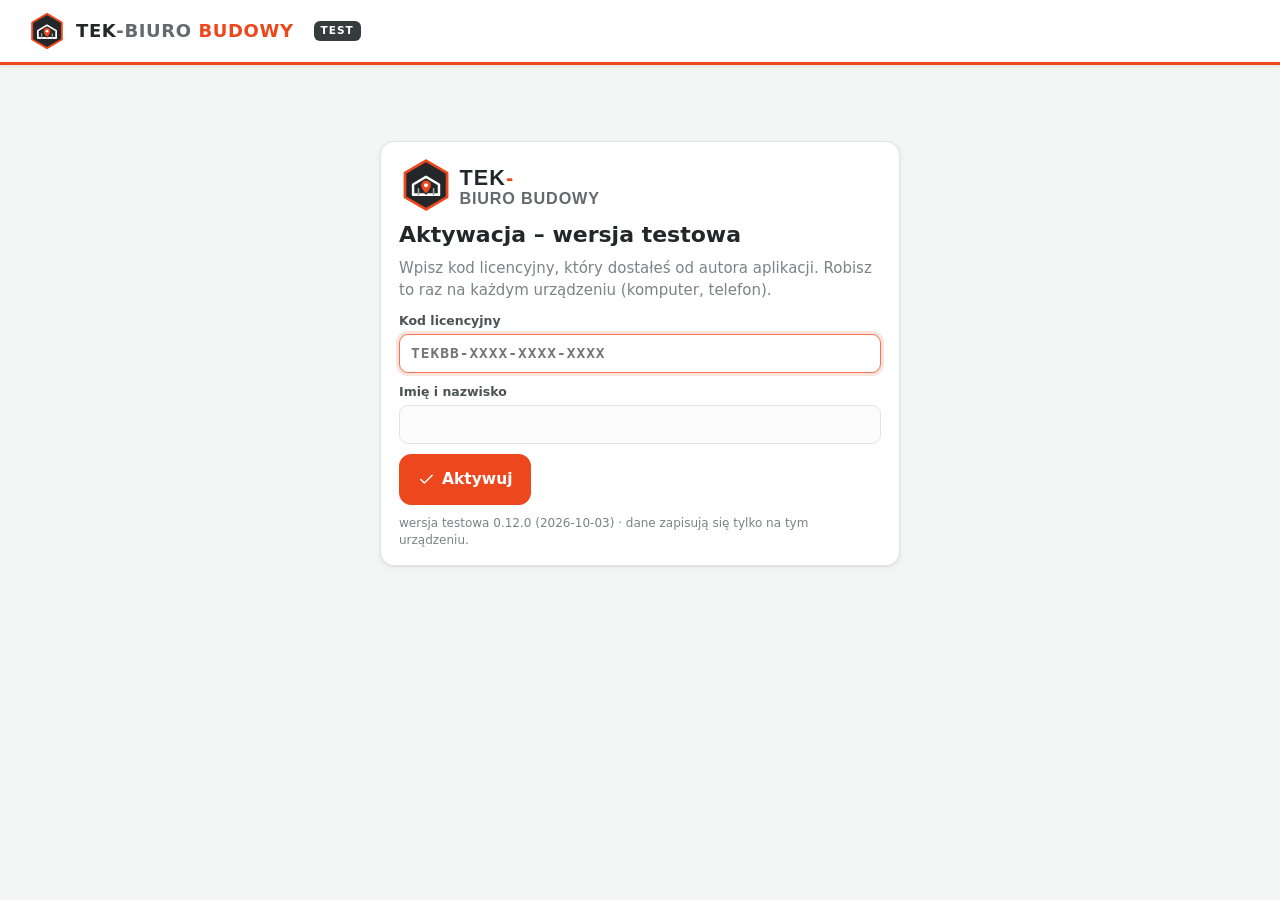
==== index.html @ 2a3000e3 "Add files via upload" ====
<!DOCTYPE html>
<html lang="pl">
<head>
<meta charset="utf-8">
<meta name="viewport" content="width=device-width,initial-scale=1,viewport-fit=cover">
<meta name="theme-color" content="#ED471D">
<title>TEK-BIURO BUDOWY</title>
<link rel="icon" href="assets/logo-tek.svg" type="image/svg+xml">
<link rel="manifest" href="manifest.webmanifest">
<link rel="apple-touch-icon" href="assets/icon-192.png">
<meta name="apple-mobile-web-app-capable" content="yes">
<meta name="robots" content="noindex,nofollow">
<link rel="stylesheet" href="css/style.css">
</head>
<body>
<header class="topbar">
  <button class="brand" id="brandBtn" title="Pulpit">
    <img src="assets/logo-tek.svg" alt="">
    <span class="word"><b>TEK</b>-BIURO <em>BUDOWY</em></span>
  </button>
  <span class="testbadge" title="Wersja testowa – uwagi zgłaszaj przyciskiem w pasku">TEST</span>
  <nav class="crumbs" id="crumbs"></nav>
  <div class="spacer"></div>
  <div class="tb-proj" id="projSel"></div>
  <div class="tb-user" id="userSel"></div>
  <div id="pilotBadge"></div>
  <button class="sync hidden" id="cloudBtn" title="Synchronizacja z chmurą"><span class="dot"></span><span>chmura</span></button>
  <button class="sync" id="syncBtn" title="Zapis danych i kopie"><span class="dot"></span><span id="syncTxt">zapis lokalny</span></button>
</header>
<main class="main" id="view"></main>
<nav class="bottomnav" id="bottomnav"></nav>
<div class="toasts" id="toasts"></div>
<div id="printArea" aria-hidden="true"></div>

<!-- Biblioteki lokalne (działa bez internetu). pdf.js ładowany dopiero przy wgrywaniu PDF. -->
<script src="js/lib/exceljs.min.js"></script>
<!-- Rdzeń -->
<script src="js/wersja.js"></script>
<script src="js/util.js"></script>
<script src="js/lib/supabase.js"></script>
<script src="js/konfiguracja.js"></script>
<script src="js/store.js"></script>
<script src="js/sync.js"></script>
<script src="js/perm.js"></script>
<script src="js/ui.js"></script>
<script src="js/ai.js"></script>
<script src="js/print.js"></script>
<script src="js/pptx.js"></script>
<script src="js/lib/pptx_sample.js"></script>
<script src="js/mail.js"></script>
<script src="js/demo.js"></script>
<script src="js/licencja.js"></script>
<script src="js/wzory.js"></script>
<!-- Moduły (nowy moduł = nowy plik + jedna linia tutaj) -->
<script src="js/modules/home.js"></script>
<script src="js/modules/rzuty.js"></script>
<script src="js/modules/uwagi.js"></script>
<script src="js/modules/narady.js"></script>
<script src="js/modules/raporty.js"></script>
<script src="js/modules/raport_pptx.js"></script>
<script src="js/modules/zanikowe.js"></script>
<script src="js/modules/montaz.js"></script>
<script src="js/modules/dziennik.js"></script>
<script src="js/modules/harmonogram.js"></script>
<script src="js/modules/breeam.js"></script>
<script src="js/modules/terminy.js"></script>
<script src="js/modules/asystent.js"></script>
<script src="js/modules/wlasne.js"></script>
<script src="js/modules/zgloszenia.js"></script>
<script src="js/modules/ustawienia.js"></script>
<script src="js/app.js"></script>
</body>
</html>
---- css/style.css ----
/* =========================================================
   BIURO BUDOWY — arkusz stylów
   Rodzina TEK: znak w pięciokącie. Kolory: pomarańcz #ED471D + grafit #23272A/#626A6D.
   Czcionki systemowe (Segoe UI w Windows) – działa offline.
   ========================================================= */
:root{
  --or-50:#FEF3EF; --or-100:#FDE3D9; --or-200:#FBC6B2; --or-300:#F7A083; --or-400:#F2754F;
  --or-500:#ED471D; --or-600:#D23A12; --or-700:#AE2F0E; --or-800:#86250C;
  --gr-50:#F6F7F7; --gr-100:#ECEEEF; --gr-200:#DCE0E1; --gr-300:#C3C8CA; --gr-400:#9AA1A4;
  --gr-500:#7B8386; --gr-600:#626A6D; --gr-700:#4C5356; --gr-800:#363B3D; --gr-900:#23272A;
  --ink:#23272A; --ink-2:#4C5356; --ink-3:#7B8386;
  --bg:#F4F5F5; --paper:#FFFFFF; --line:#E1E4E5; --line-2:#EDEFF0;
  /* kolory statusów (tylko znaczenie, nie dekoracja) */
  --st-open:#ED471D; --st-open-bg:#FDE3D9;
  --st-check:#B7791F; --st-check-bg:#FBF0D5;
  --st-done:#2F855A; --st-done-bg:#DDF2E5;
  --st-rej:#7B8386; --st-rej-bg:#ECEEEF;
  --st-info:#2B6CB0; --st-info-bg:#DDEBF7;
  --danger:#C53030; --danger-bg:#FDE8E8;
  --radius:14px; --radius-sm:10px;
  --shadow-1:0 1px 2px rgba(35,39,42,.06),0 2px 8px rgba(35,39,42,.05);
  --shadow-2:0 4px 10px rgba(35,39,42,.08),0 14px 34px rgba(35,39,42,.10);
  --shadow-3:0 20px 60px rgba(35,39,42,.25);
  --font:"Segoe UI",system-ui,-apple-system,Roboto,"Helvetica Neue",Arial,sans-serif;
}
*{box-sizing:border-box}
html,body{margin:0;height:100%}
body{font-family:var(--font);color:var(--ink);background:var(--bg);font-size:15px;line-height:1.45;-webkit-font-smoothing:antialiased}
button,input,select,textarea{font:inherit;color:inherit}
h1,h2,h3,h4{margin:0;line-height:1.2}
a{color:var(--or-600)}
.hidden{display:none!important}
.muted{color:var(--ink-3)}
.small{font-size:13px}
.xs{font-size:12px}
.nowrap{white-space:nowrap}
.mono{font-family:ui-monospace,Consolas,monospace}

/* ---------- Pasek górny ---------- */
.topbar{position:sticky;top:0;z-index:40;display:flex;align-items:center;gap:14px;padding:8px 22px;background:#fff;border-bottom:3px solid var(--or-500);box-shadow:var(--shadow-1)}
.brand{display:flex;align-items:center;gap:10px;cursor:pointer;border:0;background:none;padding:4px 6px;border-radius:10px}
.brand:hover{background:var(--gr-50)}
.brand img{height:38px;width:38px;display:block}
.brand .word{font-weight:700;font-size:18px;color:var(--gr-600);letter-spacing:.6px;white-space:nowrap}
.brand .word b{color:var(--gr-900);font-weight:800}
.brand .word em{font-style:normal;color:var(--or-500)}
.crumbs{display:flex;align-items:center;gap:8px;color:var(--ink-3);font-weight:600;min-width:0}
.crumbs .cur{color:var(--ink);white-space:nowrap;overflow:hidden;text-overflow:ellipsis}
.topbar .spacer{flex:1}
.tb-proj select,.tb-user select{border:1px solid var(--line);border-radius:10px;padding:6px 10px;background:var(--gr-50);font-weight:600;font-size:13.5px;max-width:260px}
.tb-user{display:flex;align-items:center;gap:6px}
.tb-user .rolebadge{font-size:11px;font-weight:800;padding:3px 8px;border-radius:999px;background:var(--gr-800);color:#fff;letter-spacing:.3px}
.sync{display:flex;align-items:center;gap:8px;padding:6px 11px;border-radius:999px;background:var(--paper);border:1px solid var(--line);font-size:12.5px;font-weight:600;cursor:pointer;white-space:nowrap}
.sync .dot{width:9px;height:9px;border-radius:50%;background:var(--gr-300)}
.sync.ok .dot{background:#38A169;box-shadow:0 0 0 4px rgba(56,161,105,.18)}
.sync.warn .dot{background:#D69E2E;box-shadow:0 0 0 4px rgba(214,158,46,.2)}

/* ---------- Układ ---------- */
.main{max-width:1380px;margin:0 auto;padding:22px 22px 90px}
.page-head{display:flex;align-items:flex-end;gap:14px;flex-wrap:wrap;margin-bottom:16px}
.page-head h1{font-weight:700;font-size:26px;color:var(--gr-800)}
.page-head h1 .acc{color:var(--or-500)}
.page-head .sub{color:var(--ink-3);margin-top:4px;font-size:14px}
.page-head .actions{margin-left:auto;display:flex;gap:8px;flex-wrap:wrap}
.badge{display:inline-flex;align-items:center;gap:5px;padding:2px 9px;border-radius:999px;font-size:12px;font-weight:700;background:var(--gr-100);color:var(--gr-700);white-space:nowrap}
.badge.or{background:var(--or-100);color:var(--or-700)}
.badge.ok{background:var(--st-done-bg);color:var(--st-done)}
.badge.warn{background:var(--st-check-bg);color:var(--st-check)}
.badge.info{background:var(--st-info-bg);color:var(--st-info)}
.badge.dark{background:var(--gr-800);color:#fff}
.badge.danger{background:var(--danger-bg);color:var(--danger)}

/* ---------- Pulpit ---------- */
.hero{display:flex;align-items:center;gap:22px;padding:22px 26px;border-radius:18px;margin-bottom:18px;background:linear-gradient(110deg,var(--gr-800),var(--gr-600));color:#fff;box-shadow:var(--shadow-2);position:relative;overflow:hidden;flex-wrap:wrap}
.hero::after{content:"";position:absolute;right:-40px;top:-70px;width:240px;height:240px;border-radius:50%;background:radial-gradient(circle,rgba(237,71,29,.55),transparent 70%)}
.hero h1{font-size:26px;font-weight:700}
.hero p{margin:4px 0 0;color:var(--gr-200);font-size:14.5px}
.hero .stats{margin-left:auto;display:flex;gap:10px;position:relative;z-index:1;flex-wrap:wrap}
.stat{background:rgba(255,255,255,.1);border:1px solid rgba(255,255,255,.18);border-radius:12px;padding:10px 14px;min-width:112px;cursor:pointer;text-align:left;color:#fff}
.stat:hover{background:rgba(255,255,255,.18)}
.stat b{display:block;font-size:24px;font-weight:800;line-height:1.1}
.stat b.alert{color:#FFB39C}
.stat span{font-size:12px;color:var(--gr-200);font-weight:600}
.home-grid{display:grid;grid-template-columns:minmax(0,1.25fr) minmax(0,1fr);gap:18px;align-items:start}
@media (max-width:1000px){.home-grid{grid-template-columns:1fr}}
.today li{display:flex;gap:10px;align-items:flex-start;padding:9px 4px;border-bottom:1px solid var(--line-2);cursor:pointer}
.today li:hover{background:var(--gr-50)}
.today ul{list-style:none;margin:0;padding:0}
.today .ico{flex:none;width:30px;height:30px;border-radius:9px;display:grid;place-items:center;background:var(--gr-100);color:var(--gr-700)}
.today .ico svg{width:17px;height:17px}
.today .ico.red{background:var(--st-open-bg);color:var(--st-open)}
.today .ico.yel{background:var(--st-check-bg);color:var(--st-check)}
.today .t{font-weight:700;font-size:14px}
.today .d{font-size:12.5px;color:var(--ink-3)}
.tiles{display:grid;grid-template-columns:repeat(auto-fill,minmax(210px,1fr));gap:12px}
.tile{position:relative;display:flex;flex-direction:column;gap:8px;text-align:left;padding:16px 16px 14px;border-radius:14px;border:1px solid var(--line);background:var(--paper);box-shadow:var(--shadow-1);cursor:pointer;transition:transform .15s,box-shadow .15s,border-color .15s;min-height:132px;overflow:hidden}
.tile:hover{transform:translateY(-2px);box-shadow:var(--shadow-2);border-color:var(--or-200)}
.tile:focus-visible{outline:3px solid var(--or-300);outline-offset:2px}
.tile .ic{width:42px;height:42px;border-radius:12px;display:grid;place-items:center;background:var(--or-50);color:var(--or-600)}
.tile.core .ic{background:var(--or-500);color:#fff}
.tile.g .ic{background:var(--gr-100);color:var(--gr-700)}
.tile .ic svg{width:23px;height:23px}
.tile h3{font-size:15.5px;font-weight:800}
.tile p{margin:0;color:var(--ink-2);font-size:12.8px}
.tile .meta{margin-top:auto;display:flex;gap:5px;flex-wrap:wrap}
.tile.core{border-color:var(--or-300);background:linear-gradient(180deg,#fff,var(--or-50))}
.tile .lock{position:absolute;right:10px;top:10px;font-size:11px}

/* ---------- Karty ---------- */
.card{background:var(--paper);border:1px solid var(--line);border-radius:var(--radius);box-shadow:var(--shadow-1)}
.card-pad{padding:16px 18px}
.card h2{font-size:16px;font-weight:800;color:var(--gr-800)}
.card h3{font-size:14.5px;font-weight:800}
.card-head{display:flex;align-items:center;gap:10px;padding:12px 16px;border-bottom:1px solid var(--line-2)}
.card-head h2{flex:1}
.grid2{display:grid;grid-template-columns:1fr 1fr;gap:12px}
.grid3{display:grid;grid-template-columns:repeat(3,1fr);gap:12px}
.grid4{display:grid;grid-template-columns:repeat(4,1fr);gap:12px}
@media (max-width:900px){.grid2,.grid3,.grid4{grid-template-columns:1fr}}
.row{display:flex;gap:8px;align-items:center;flex-wrap:wrap}
.col{display:flex;flex-direction:column;gap:10px}
.right{margin-left:auto}
.grow{flex:1}
.divider{height:1px;background:var(--line-2);margin:4px 0}

/* ---------- Pasek narzędzi / zakładki ---------- */
.toolbar{display:flex;align-items:center;gap:8px;flex-wrap:wrap;padding:10px 12px;border-bottom:1px solid var(--line-2)}
.search{position:relative;min-width:220px}
.search input{padding-left:34px!important}
.search svg{position:absolute;left:10px;top:50%;transform:translateY(-50%);width:16px;height:16px;color:var(--ink-3)}
.seg{display:inline-flex;background:var(--gr-50);border:1px solid var(--line);border-radius:10px;padding:3px;flex-wrap:wrap}
.seg button{border:0;background:none;padding:5px 11px;border-radius:8px;font-weight:700;font-size:13px;color:var(--ink-2);cursor:pointer}
.seg button.on{background:var(--paper);color:var(--or-700);box-shadow:var(--shadow-1)}
.tabs{display:flex;gap:2px;border-bottom:1px solid var(--line);margin-bottom:14px;overflow-x:auto}
.tabs button{border:0;background:none;padding:9px 13px;font-weight:700;color:var(--ink-3);cursor:pointer;border-bottom:3px solid transparent;margin-bottom:-1px;white-space:nowrap}
.tabs button.on{color:var(--gr-800);border-bottom-color:var(--or-500)}

/* ---------- Przyciski ---------- */
.btn{display:inline-flex;align-items:center;gap:7px;padding:8px 14px;border-radius:10px;border:1px solid var(--line);background:var(--paper);font-weight:700;font-size:14px;cursor:pointer;transition:background .15s,border-color .15s;white-space:nowrap;text-decoration:none;color:var(--ink)}
.btn:hover{border-color:var(--gr-300);background:var(--gr-50)}
.btn:active{transform:translateY(1px)}
.btn svg{width:17px;height:17px;flex:none}
.btn.primary{background:var(--or-500);border-color:var(--or-500);color:#fff}
.btn.primary:hover{background:var(--or-600)}
.btn.dark{background:var(--gr-800);border-color:var(--gr-800);color:#fff}
.btn.dark:hover{background:var(--gr-900)}
.btn.soft{background:var(--or-50);border-color:var(--or-100);color:var(--or-700)}
.btn.soft:hover{background:var(--or-100)}
.btn.ghost{background:none;border-color:transparent}
.btn.ghost:hover{background:var(--gr-100)}
.btn.danger{color:var(--danger)}
.btn.danger:hover{background:var(--danger-bg);border-color:#F5C2C2}
.btn.sm{padding:5px 9px;font-size:12.5px;border-radius:8px}
.btn.icon{padding:7px;border-radius:9px}
.btn.big{padding:13px 18px;font-size:15.5px;border-radius:12px}
.btn[disabled]{opacity:.4;pointer-events:none}
.menu{position:absolute;min-width:230px;background:var(--paper);border:1px solid var(--line);border-radius:12px;box-shadow:var(--shadow-2);padding:6px;z-index:95}
.menu button{display:flex;width:100%;align-items:center;gap:9px;border:0;background:none;padding:8px 10px;border-radius:8px;text-align:left;font-weight:600;cursor:pointer}
.menu button:hover{background:var(--gr-50)}
.menu button svg{width:16px;height:16px}

/* ---------- Formularze ---------- */
label.f{display:flex;flex-direction:column;gap:4px;font-size:12.5px;font-weight:700;color:var(--ink-2)}
label.f .hint{font-weight:500;color:var(--ink-3)}
label.f.req>span:first-child::after{content:" *";color:var(--or-500)}
input[type=text],input[type=date],input[type=number],input[type=email],input[type=tel],input[type=time],input[type=search],input[type=url],select,textarea{width:100%;padding:8px 11px;border:1px solid var(--line);border-radius:9px;background:#FCFCFC;font-size:14.5px;outline:none;transition:border-color .15s,box-shadow .15s}
textarea{resize:vertical;min-height:80px;line-height:1.45}
input:focus,select:focus,textarea:focus{border-color:var(--or-400);box-shadow:0 0 0 3px rgba(237,71,29,.15);background:#fff}
input[readonly],textarea[readonly],select[disabled],input[disabled],textarea[disabled]{background:var(--gr-50);color:var(--ink-2)}
.check{display:inline-flex;align-items:center;gap:8px;font-weight:600;font-size:14px;cursor:pointer;user-select:none}
.check input{width:18px;height:18px;accent-color:var(--or-500)}
.chips{display:flex;flex-wrap:wrap;gap:6px}
.chip{border:1px solid var(--line);background:#fff;border-radius:999px;padding:5px 12px;font-size:13px;font-weight:700;cursor:pointer;color:var(--ink-2)}
.chip.on{background:var(--gr-800);color:#fff;border-color:var(--gr-800)}
.fieldset{border:1px solid var(--line-2);border-radius:12px;padding:12px;background:var(--gr-50)}
.fieldset>legend{font-weight:800;font-size:13px;color:var(--gr-700);padding:0 6px}

/* ---------- Tabele ---------- */
.table-wrap{overflow:auto}
table.list{width:100%;border-collapse:separate;border-spacing:0;font-size:14px}
table.list th{position:sticky;top:0;background:#FAFAFA;text-align:left;font-size:11.5px;text-transform:uppercase;letter-spacing:.4px;color:var(--ink-3);font-weight:800;padding:9px 11px;border-bottom:1px solid var(--line);white-space:nowrap;z-index:1}
table.list td{padding:9px 11px;border-bottom:1px solid var(--line-2);vertical-align:top}
table.list tbody tr.click{cursor:pointer}
table.list tbody tr.click:hover{background:var(--or-50)}
table.list td.num{color:var(--ink-3);white-space:nowrap;font-weight:700}
table.list input,table.list select,table.list textarea{padding:5px 7px;font-size:13.5px}
.clip{max-width:420px;overflow:hidden;text-overflow:ellipsis;white-space:nowrap;color:var(--ink-2)}
.empty{padding:40px 20px;text-align:center;color:var(--ink-3)}
.empty svg{width:54px;height:54px;opacity:.5;margin-bottom:6px}

/* ---------- Statusy ---------- */
.st{display:inline-flex;align-items:center;gap:5px;font-weight:800;font-size:11.5px;padding:2px 9px;border-radius:999px;white-space:nowrap}
.st::before{content:"";width:7px;height:7px;border-radius:50%;background:currentColor}
.st.open{background:var(--st-open-bg);color:var(--st-open)}
.st.check{background:var(--st-check-bg);color:var(--st-check)}
.st.done{background:var(--st-done-bg);color:var(--st-done)}
.st.rej{background:var(--st-rej-bg);color:var(--st-rej)}
.st.info{background:var(--st-info-bg);color:var(--st-info)}
.light{display:inline-block;width:11px;height:11px;border-radius:50%;vertical-align:middle}
.light.r{background:var(--st-open)}.light.y{background:#D69E2E}.light.g{background:var(--st-done)}.light.n{background:var(--gr-300)}

/* ---------- Rzuty (trzon) ---------- */
.plan-layout{display:grid;grid-template-columns:minmax(0,1fr) 340px;gap:14px;align-items:start}
@media (max-width:1000px){.plan-layout{grid-template-columns:1fr}}
.plan-stage{position:relative;height:calc(100vh - 230px);min-height:420px;background:#E9EBEC;border-radius:var(--radius);border:1px solid var(--line);overflow:hidden;touch-action:none;user-select:none;cursor:grab}
.plan-stage.adding{cursor:crosshair;outline:3px solid var(--or-500);outline-offset:-3px}
.plan-stage.dragging{cursor:grabbing}
.plan-canvas{position:absolute;left:0;top:0;transform-origin:0 0}
.plan-canvas img{display:block;pointer-events:none;box-shadow:0 2px 12px rgba(0,0,0,.15);background:#fff}
.pin{position:absolute;transform:translate(-50%,-100%);cursor:pointer;display:flex;flex-direction:column;align-items:center;pointer-events:auto}
.pin .head{min-width:28px;height:28px;padding:0 6px;border-radius:14px 14px 14px 3px;transform:rotate(-45deg);display:grid;place-items:center;background:var(--st-open);border:2px solid #fff;box-shadow:0 2px 6px rgba(0,0,0,.35)}
.pin .head span{transform:rotate(45deg);color:#fff;font-weight:800;font-size:11px}
.pin.check .head{background:#D69E2E}.pin.done .head{background:var(--st-done)}.pin.rej .head{background:var(--gr-500)}
.pin.sel .head{outline:3px solid var(--gr-900);outline-offset:1px}
.pin.dim{opacity:.25}
.plan-ctrl{position:absolute;right:10px;top:10px;display:flex;flex-direction:column;gap:6px;z-index:5}
.plan-ctrl .btn{box-shadow:var(--shadow-1)}
.plan-hint{position:absolute;left:50%;top:10px;transform:translateX(-50%);background:var(--gr-900);color:#fff;padding:7px 14px;border-radius:999px;font-weight:700;font-size:13px;z-index:5;box-shadow:var(--shadow-2);white-space:nowrap}
.plan-fab{position:absolute;right:16px;bottom:16px;z-index:6}
.plan-fab .btn{border-radius:999px;padding:13px 20px;box-shadow:var(--shadow-2)}
.plan-list{max-height:calc(100vh - 230px);overflow:auto}
.plan-list .it{display:flex;gap:10px;padding:9px 12px;border-bottom:1px solid var(--line-2);cursor:pointer}
.plan-list .it:hover,.plan-list .it.sel{background:var(--or-50)}
.plan-list .nr{font-weight:800;color:var(--gr-700);min-width:48px}
.plan-list .thumb{width:46px;height:46px;border-radius:8px;object-fit:cover;flex:none;background:var(--gr-100)}
.plans-grid{display:grid;grid-template-columns:repeat(auto-fill,minmax(220px,1fr));gap:12px}
.plan-card{border:1px solid var(--line);border-radius:12px;background:#fff;overflow:hidden;cursor:pointer;box-shadow:var(--shadow-1);text-align:left;padding:0}
.plan-card:hover{border-color:var(--or-300)}
.plan-card .pv{height:140px;background:var(--gr-100) center/contain no-repeat}
.plan-card .tx{padding:10px 12px}

/* ---------- Zdjęcia ---------- */
.photos{display:flex;flex-wrap:wrap;gap:8px}
.ph{position:relative;width:92px;height:92px;border-radius:10px;overflow:hidden;background:var(--gr-100);border:1px solid var(--line);cursor:zoom-in}
.ph img{width:100%;height:100%;object-fit:cover;display:block}
.ph .x{position:absolute;right:3px;top:3px;width:22px;height:22px;border-radius:50%;border:0;background:rgba(0,0,0,.6);color:#fff;font-weight:800;cursor:pointer;line-height:1;font-size:13px}
.ph .cap{position:absolute;left:0;right:0;bottom:0;background:rgba(0,0,0,.55);color:#fff;font-size:10.5px;padding:2px 4px;white-space:nowrap;overflow:hidden;text-overflow:ellipsis}
.ph.add{display:grid;place-items:center;cursor:pointer;border:2px dashed var(--gr-300);background:#fff;color:var(--ink-3);text-align:center;font-size:11.5px;font-weight:700}
.ph.add svg{width:24px;height:24px;display:block;margin:0 auto 2px}
.lightbox{position:fixed;inset:0;background:rgba(0,0,0,.88);z-index:200;display:grid;place-items:center;cursor:zoom-out}
.lightbox img{max-width:96vw;max-height:92vh;border-radius:6px}

/* ---------- Szuflada / modal ---------- */
.drawer-bg{position:fixed;inset:0;background:rgba(35,39,42,.35);z-index:80;animation:fade .15s}
.drawer{position:fixed;top:0;right:0;bottom:0;width:min(640px,100vw);background:var(--bg);z-index:81;box-shadow:var(--shadow-3);display:flex;flex-direction:column;animation:slide .2s ease}
.drawer header,.modal header{display:flex;align-items:center;gap:10px;padding:14px 18px;border-bottom:1px solid var(--line);background:#fff}
.drawer header h2,.modal header h2{font-weight:700;font-size:19px;color:var(--gr-800);flex:1;min-width:0}
.drawer .body,.modal .body{flex:1;overflow:auto;padding:16px 18px;display:flex;flex-direction:column;gap:14px}
.drawer footer,.modal footer{display:flex;gap:8px;padding:12px 18px;border-top:1px solid var(--line);background:#fff;flex-wrap:wrap;align-items:center}
.modal-bg{position:fixed;inset:0;background:rgba(35,39,42,.4);z-index:90;display:grid;place-items:center;padding:16px;animation:fade .15s}
.modal{background:var(--bg);border-radius:16px;box-shadow:var(--shadow-3);width:min(640px,100%);max-height:calc(100vh - 32px);display:flex;flex-direction:column;overflow:hidden}
.modal.wide{width:min(1080px,100%)}
@keyframes slide{from{transform:translateX(40px);opacity:.3}to{transform:none;opacity:1}}
@keyframes fade{from{opacity:0}to{opacity:1}}

/* ---------- Historia / komentarze ---------- */
.hist{list-style:none;margin:0;padding:0;border-left:2px solid var(--line);margin-left:6px}
.hist li{position:relative;padding:3px 0 9px 14px;font-size:13px}
.hist li::before{content:"";position:absolute;left:-6px;top:7px;width:10px;height:10px;border-radius:50%;background:var(--gr-300);border:2px solid var(--bg)}
.hist li.c::before{background:var(--or-500)}
.hist .w{color:var(--ink-3);font-size:12px}
.comment{background:#fff;border:1px solid var(--line);border-radius:10px;padding:8px 10px;margin-top:3px;white-space:pre-wrap}

/* ---------- Toast / banner ---------- */
.toasts{position:fixed;bottom:22px;left:50%;transform:translateX(-50%);display:flex;flex-direction:column;gap:8px;z-index:220;align-items:center;pointer-events:none}
.toast{background:var(--gr-900);color:#fff;padding:10px 16px;border-radius:12px;box-shadow:var(--shadow-2);font-weight:700;font-size:14px;animation:fade .2s;max-width:620px}
.toast.err{background:var(--danger)}
.toast.warn{background:#975A16}
.banner{display:flex;align-items:flex-start;gap:10px;padding:10px 14px;border-radius:12px;font-weight:600;font-size:13.5px}
.banner svg{width:19px;height:19px;flex:none;margin-top:1px}
.banner.warn{background:#FFF7E0;border:1px solid #F3DEA0;color:#6B4E0E}
.banner.info{background:var(--st-info-bg);border:1px solid #BCD6EE;color:#1F4E7A}
.banner.ok{background:var(--st-done-bg);border:1px solid #B9E0C8;color:#22603F}
.banner.or{background:var(--or-50);border:1px solid var(--or-200);color:var(--or-800)}

/* ---------- Asystent AI ---------- */
.prompt-box{background:#fff;border:1px solid var(--line);border-radius:10px;padding:12px 14px;font-family:ui-monospace,Consolas,monospace;font-size:12.3px;white-space:pre-wrap;max-height:300px;overflow:auto;color:#333}
.steps{display:flex;flex-direction:column;gap:8px}
.step{display:flex;gap:10px;align-items:flex-start;font-size:14px}
.step .n{flex:none;width:26px;height:26px;border-radius:50%;background:var(--or-500);color:#fff;font-weight:800;display:grid;place-items:center;font-size:13px}
.drop{border:2px dashed var(--gr-300);border-radius:12px;padding:18px;text-align:center;background:#fff;color:var(--ink-2);cursor:pointer}
.drop.over{background:var(--or-50);border-color:var(--or-300)}
.airesult{background:#fff;border:1px solid var(--line);border-radius:10px;padding:12px 14px;white-space:pre-wrap;font-size:14px}

/* ---------- Gantt ---------- */
.gantt{position:relative;overflow:auto;border:1px solid var(--line);border-radius:12px;background:#fff}
.gantt table{border-collapse:collapse;font-size:12.5px}
.gantt th,.gantt td{border-bottom:1px solid var(--line-2);padding:0 8px;height:30px;white-space:nowrap}
.gantt th{position:sticky;top:0;background:#FAFAFA;z-index:2;font-size:11px;color:var(--ink-3);text-transform:uppercase}
.gantt td.nm{position:sticky;left:0;background:#fff;z-index:1;max-width:280px;overflow:hidden;text-overflow:ellipsis;font-weight:600;border-right:1px solid var(--line)}
.gantt td.bar{padding:0;position:relative}
.gbar{position:absolute;top:8px;height:14px;border-radius:4px;background:var(--gr-400);overflow:hidden}
.gbar i{position:absolute;left:0;top:0;bottom:0;background:var(--gr-700)}
.gbar.late{background:var(--or-300)}.gbar.late i{background:var(--or-600)}
.gbar.risk{background:#F6DFA4}.gbar.risk i{background:#B7791F}
.gbar.done{background:#B9E0C8}.gbar.done i{background:var(--st-done)}
.gsum{position:absolute;top:10px;height:8px;background:var(--gr-900);border-radius:1px}
.gsum::before,.gsum::after{content:"";position:absolute;top:6px;border:5px solid transparent;border-top-color:var(--gr-900)}
.gsum::before{left:-5px}.gsum::after{right:-5px}
.gms{position:absolute;top:8px;width:14px;height:14px;background:var(--gr-900);transform:rotate(45deg)}
.gms.contract{background:var(--or-500)}
.gtoday{position:absolute;top:0;bottom:0;width:2px;background:var(--or-500);z-index:3;pointer-events:none}
.gscale{display:flex;position:relative;height:30px}
.gscale span{position:absolute;top:8px;font-size:10.5px;color:var(--ink-3);border-left:1px solid var(--line);padding-left:3px;height:22px}

/* ---------- BREEAM ---------- */
.meter{height:12px;border-radius:999px;background:var(--gr-100);overflow:hidden;position:relative}
.meter i{position:absolute;left:0;top:0;bottom:0;background:var(--or-500);border-radius:999px}
.meter i.t{background:var(--gr-400)}
.thr{display:flex;justify-content:space-between;font-size:11px;color:var(--ink-3);margin-top:3px}
.kpis{display:grid;grid-template-columns:repeat(4,1fr);gap:10px;margin-bottom:14px}
.kpi{background:#fff;border:1px solid var(--line);border-radius:12px;padding:12px 14px}
.kpi b{display:block;font-size:24px;font-weight:800;color:var(--gr-800);line-height:1.1}
.kpi b.or{color:var(--or-600)}
.kpi span{font-size:12px;color:var(--ink-3);font-weight:700}
@media (max-width:900px){.kpis{grid-template-columns:1fr 1fr}}

/* ---------- Druk (podgląd dokumentu) ---------- */
.doc{background:#fff;border:1px solid var(--line);border-radius:10px;padding:18px 22px;font-size:14px;line-height:1.5}
.doc h3{margin:12px 0 4px;font-size:15px}
#printArea{display:none}

/* ---------- Dolna nawigacja (telefon) ---------- */
.bottomnav{display:none}
@media (max-width:760px){
  body{font-size:15.5px}
  .topbar{padding:6px 10px;gap:8px;flex-wrap:wrap}
  .brand .word{display:none}
  .brand img{height:28px}
  .crumbs{display:none}
  .tb-proj select,.tb-user select{max-width:130px;font-size:12.5px;padding:5px 7px}
  .tb-user .rolebadge{display:none}
  .topbar{flex-wrap:nowrap}
  .topbar .spacer{display:none}
  .sync{padding:6px 8px}
  .sync #syncTxt{display:none}
  #pilotBadge .btn{font-size:11px;padding:4px 7px;max-width:170px;overflow:hidden}
  .main{padding:12px 10px 90px}
  .page-head h1{font-size:21px}
  .hero{padding:16px}
  .hero h1{font-size:21px}
  .hero .stats{display:grid;grid-template-columns:1fr 1fr;width:100%;margin-left:0}
  .stat{min-width:0;padding:8px 10px}
  .toasts{bottom:86px}
  .stat b{font-size:20px}
  .plan-stage{height:58vh;min-height:320px}
  .bottomnav{display:flex;position:fixed;left:0;right:0;bottom:0;z-index:70;background:#fff;border-top:1px solid var(--line);box-shadow:0 -2px 10px rgba(0,0,0,.06);padding:4px 4px calc(4px + env(safe-area-inset-bottom))}
  .bottomnav button{flex:1;border:0;background:none;display:flex;flex-direction:column;align-items:center;gap:1px;font-size:10.5px;font-weight:700;color:var(--ink-3);padding:5px 2px;cursor:pointer}
  .bottomnav button svg{width:22px;height:22px}
  .bottomnav button.on{color:var(--or-600)}
  .bottomnav button.cta svg{background:var(--or-500);color:#fff;border-radius:50%;padding:6px;width:36px;height:36px;margin-top:-14px;box-shadow:var(--shadow-2)}
  .drawer{width:100vw}
  .kpis{grid-template-columns:1fr 1fr}
  table.list{font-size:13px}
  .hide-m{display:none!important}
}

/* ---------- Dziennik montażu ---------- */
table.list tr.dm-g td{background:var(--gr-50);border-bottom:1px solid var(--line);font-size:13.5px}
table.dm-el .meter{height:8px;min-width:80px}
table.dm-items input{min-width:0}
.dm-bad{border-color:var(--danger)!important;background:var(--danger-bg)!important}
.dm-over{color:var(--danger)}
.dm-text{white-space:pre-wrap;background:var(--gr-50);border:1px solid var(--line-2);border-radius:10px;padding:10px 12px;font-size:13.5px;line-height:1.5}

/* ---------- Wersja testowa: aktywacja, znacznik, nowa wersja ---------- */
.testbadge{background:var(--gr-800);color:#fff;font-size:10.5px;font-weight:800;letter-spacing:1px;padding:2px 7px;border-radius:6px}
.tb-name{font-weight:700;font-size:13.5px;max-width:190px;overflow:hidden;text-overflow:ellipsis;white-space:nowrap}
.lic{max-width:520px;margin:6vh auto 0}
body.locked .bottomnav,body.locked .sync,body.locked #pilotBadge{display:none!important}
.updbar{position:fixed;left:50%;transform:translateX(-50%);bottom:18px;z-index:120;display:flex;align-items:center;gap:8px;background:var(--or-500);color:#fff;border:0;border-radius:999px;padding:11px 18px;font-weight:800;font-size:14px;box-shadow:var(--shadow-3);cursor:pointer}
.updbar svg{width:18px;height:18px}
@media (max-width:760px){.tb-name{display:none}.updbar{bottom:84px;width:calc(100% - 24px);justify-content:center}.testbadge{font-size:9px;padding:1px 5px}}

.sync.err{border-color:#F5C2C2;background:var(--danger-bg);color:var(--danger)}
.sync.err .dot{background:var(--danger)}

@media (max-width:760px){#syncBtn{display:none}#cloudBtn{padding:5px 8px;font-size:11.5px}}

::selection{background:var(--or-200)}
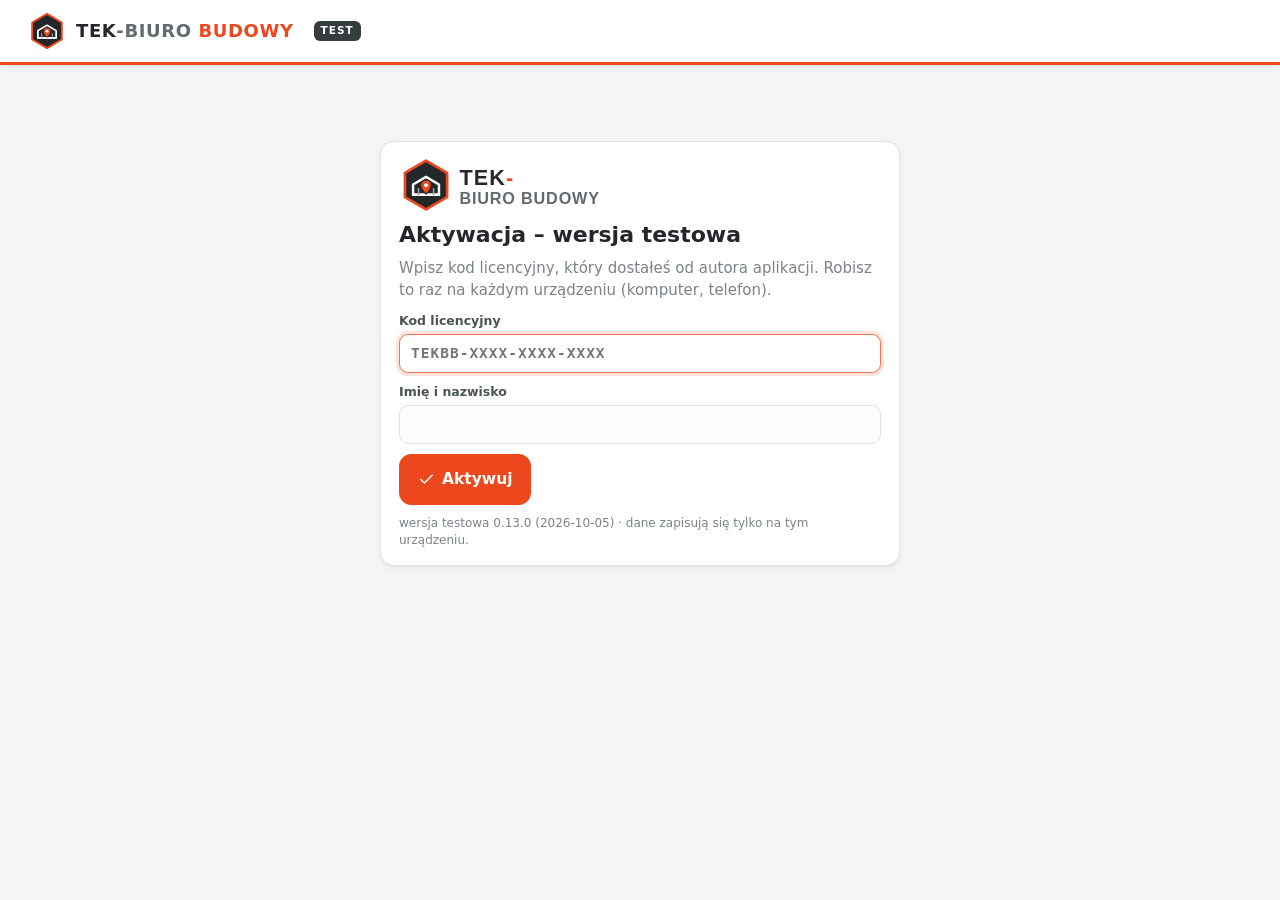
==== commit 2ac30a35: "Add files via upload" ====
--- a/index.html
+++ b/index.html
@@ -37,6 +37,7 @@
 <!-- Rdzeń -->
 <script src="js/wersja.js"></script>
 <script src="js/util.js"></script>
+<script src="js/straznik_silnik.js"></script>
 <script src="js/lib/supabase.js"></script>
 <script src="js/konfiguracja.js"></script>
 <script src="js/store.js"></script>
@@ -62,6 +63,7 @@
 <script src="js/modules/montaz.js"></script>
 <script src="js/modules/dziennik.js"></script>
 <script src="js/modules/harmonogram.js"></script>
+<script src="js/modules/straznik.js"></script>
 <script src="js/modules/breeam.js"></script>
 <script src="js/modules/terminy.js"></script>
 <script src="js/modules/asystent.js"></script>
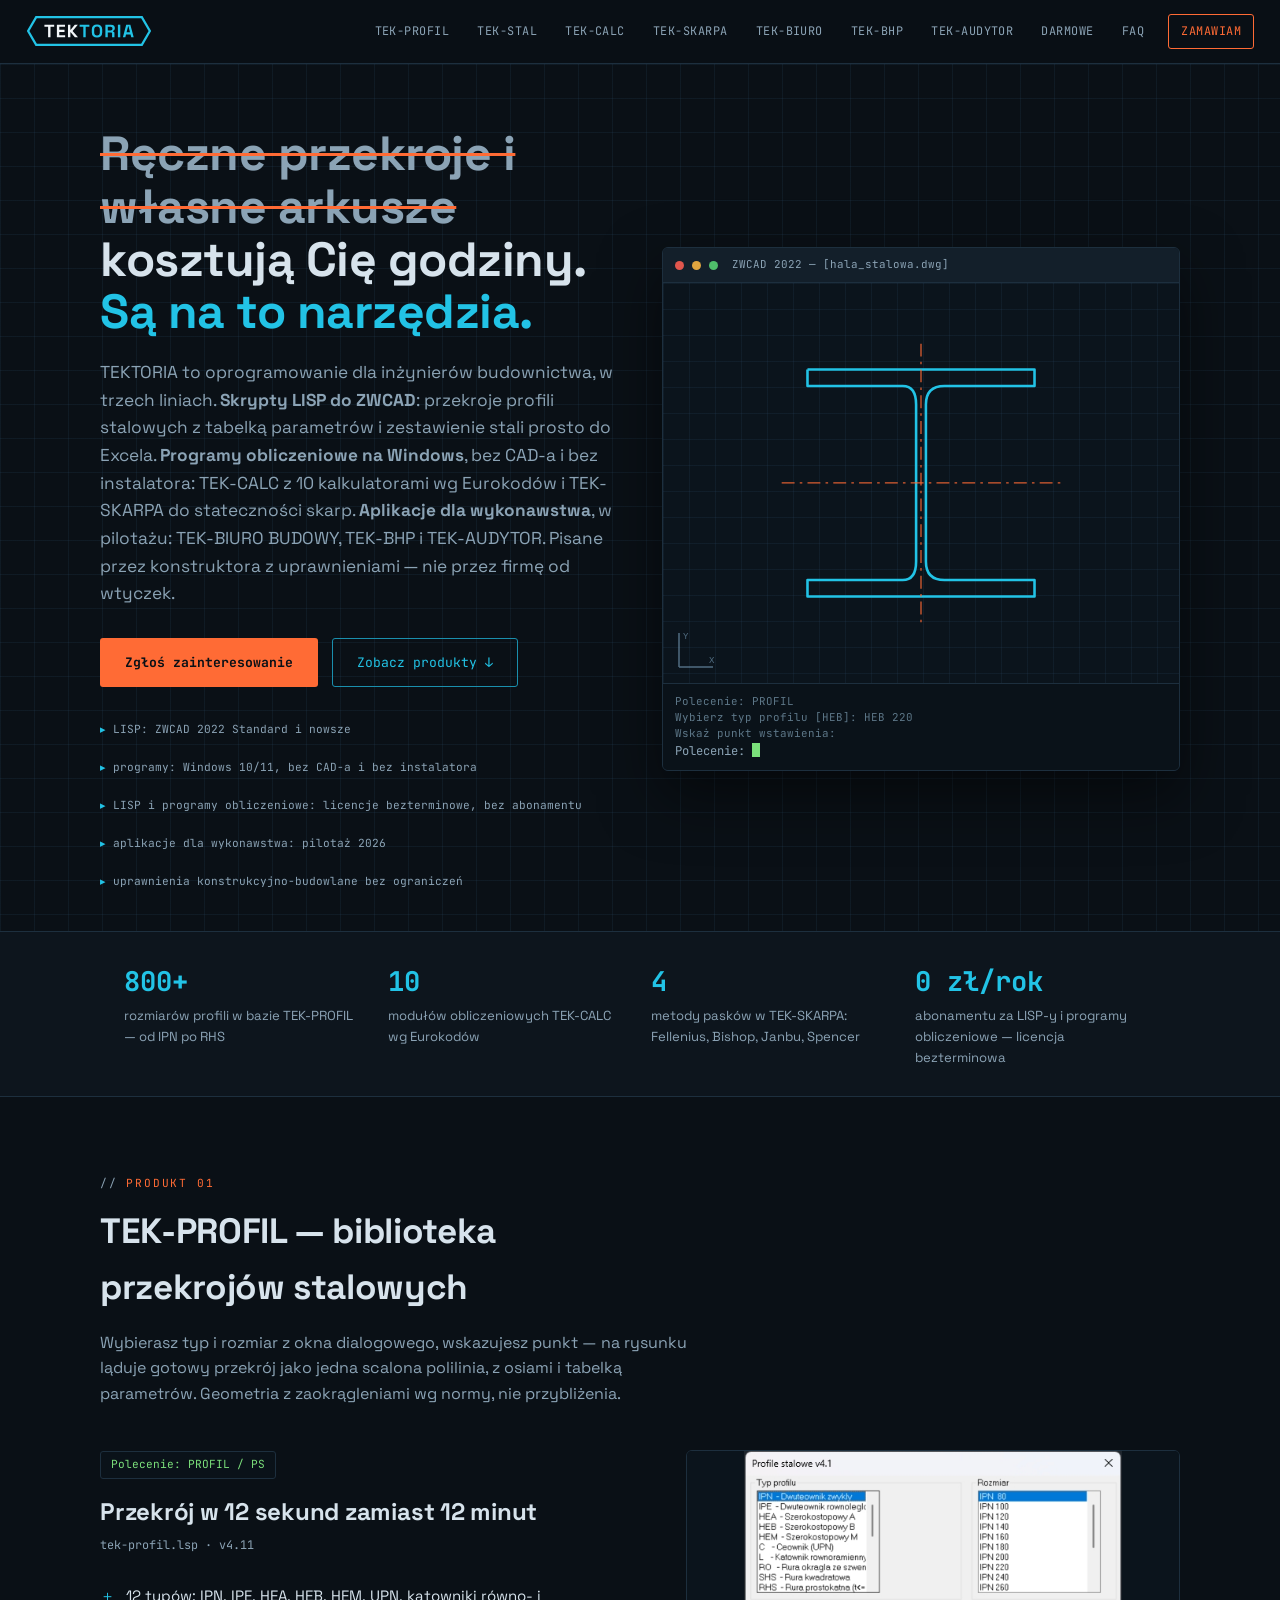
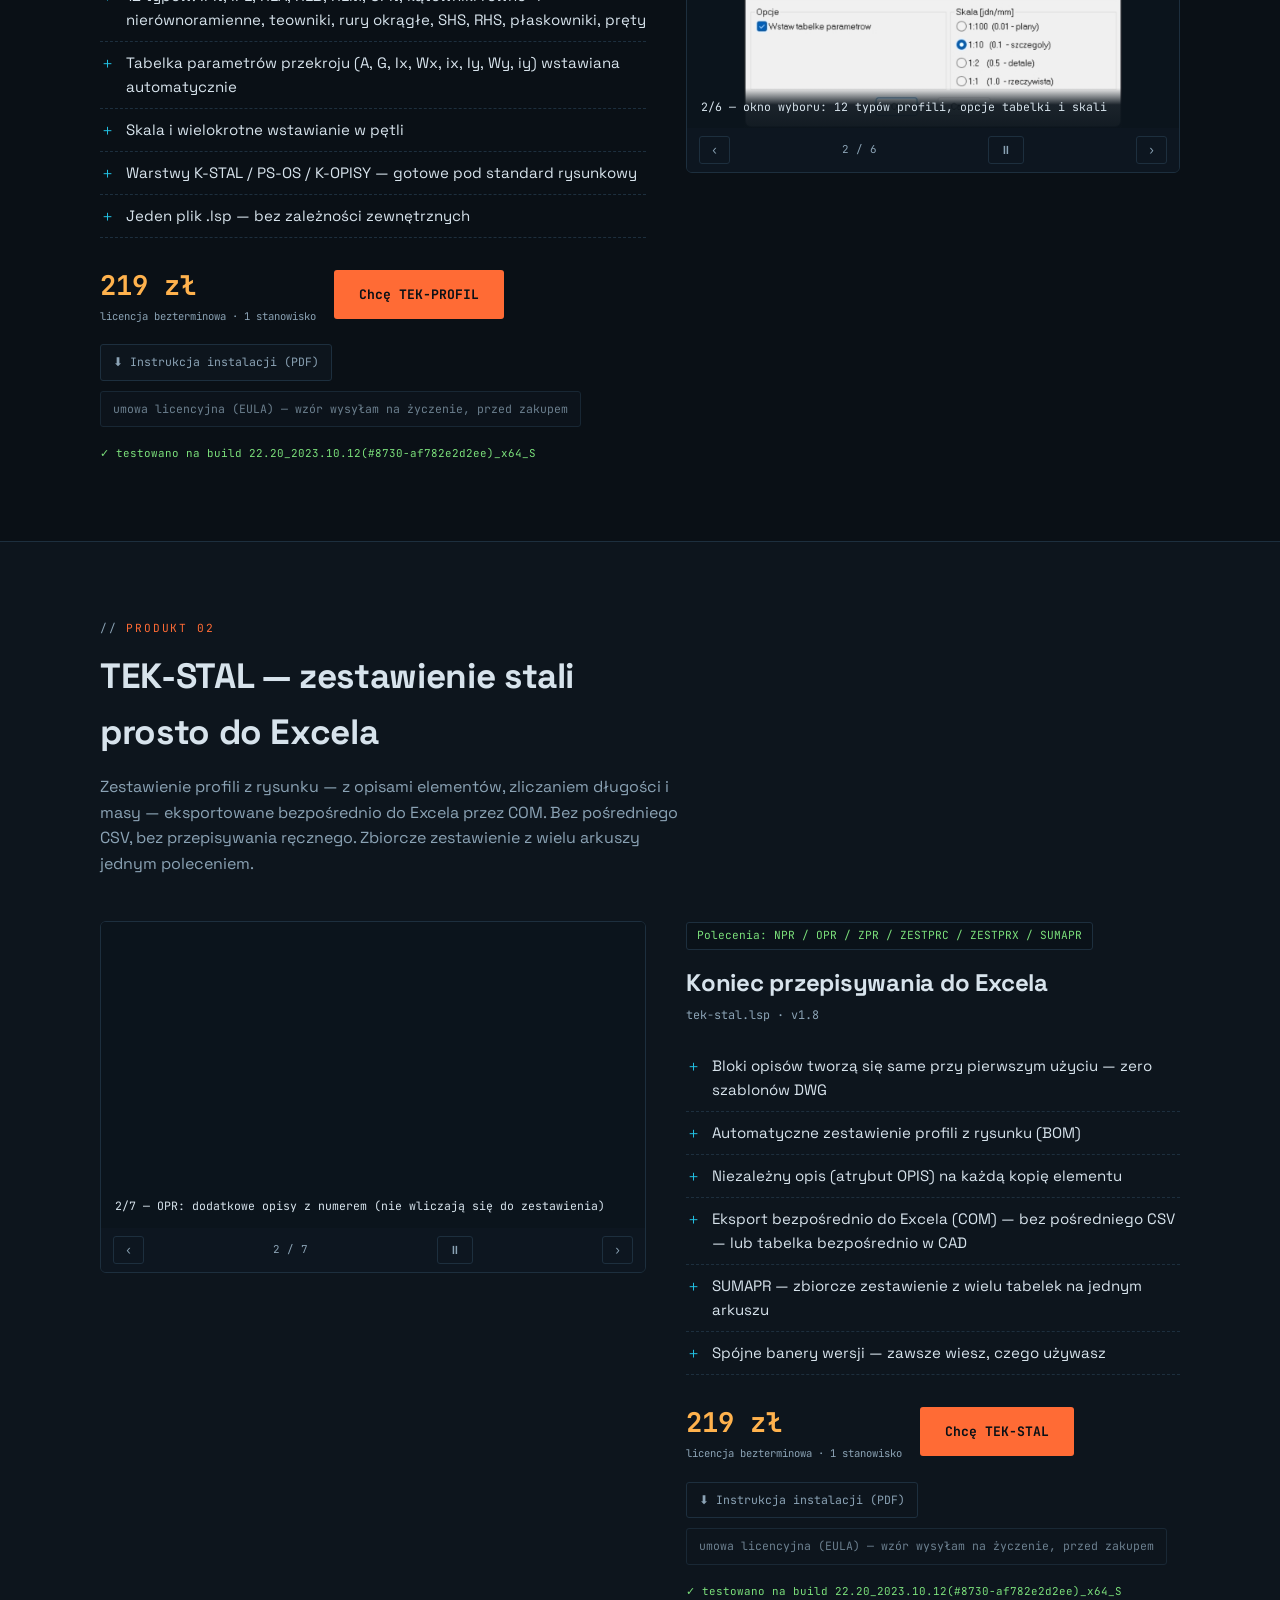
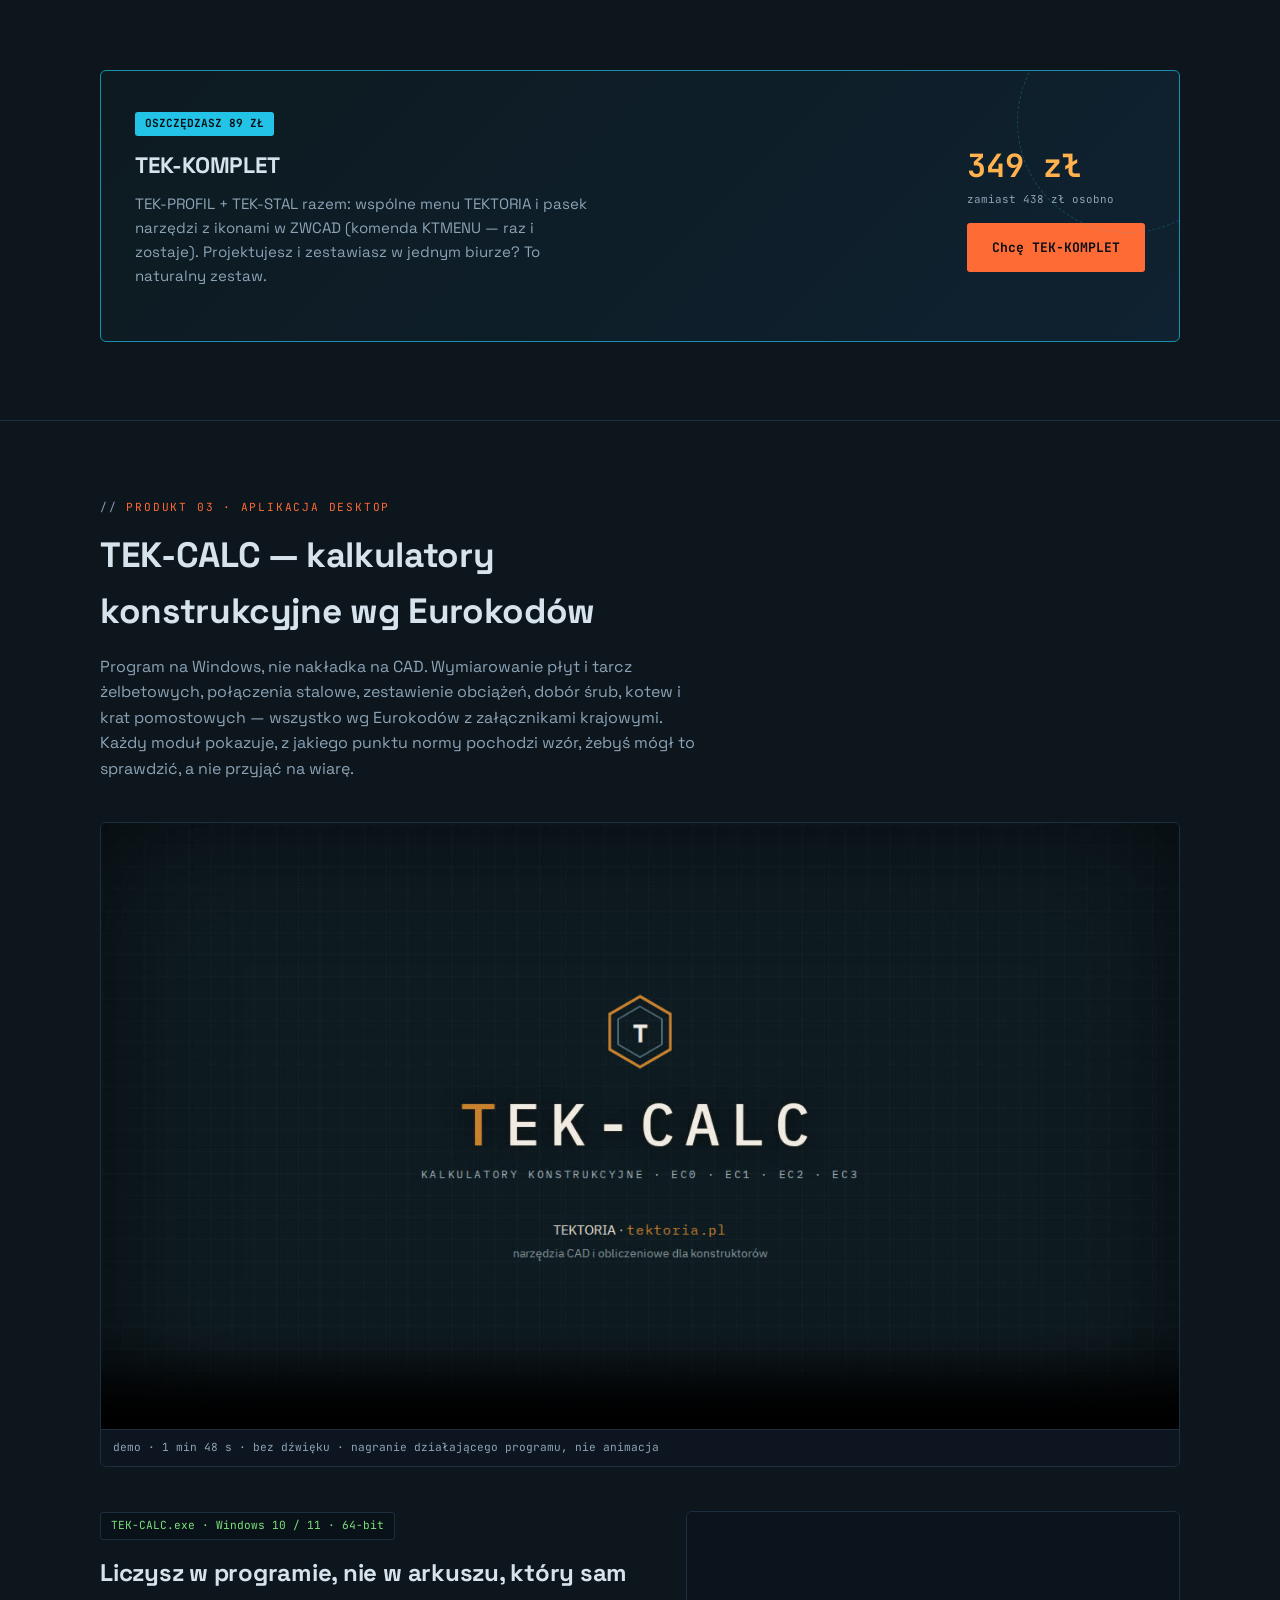
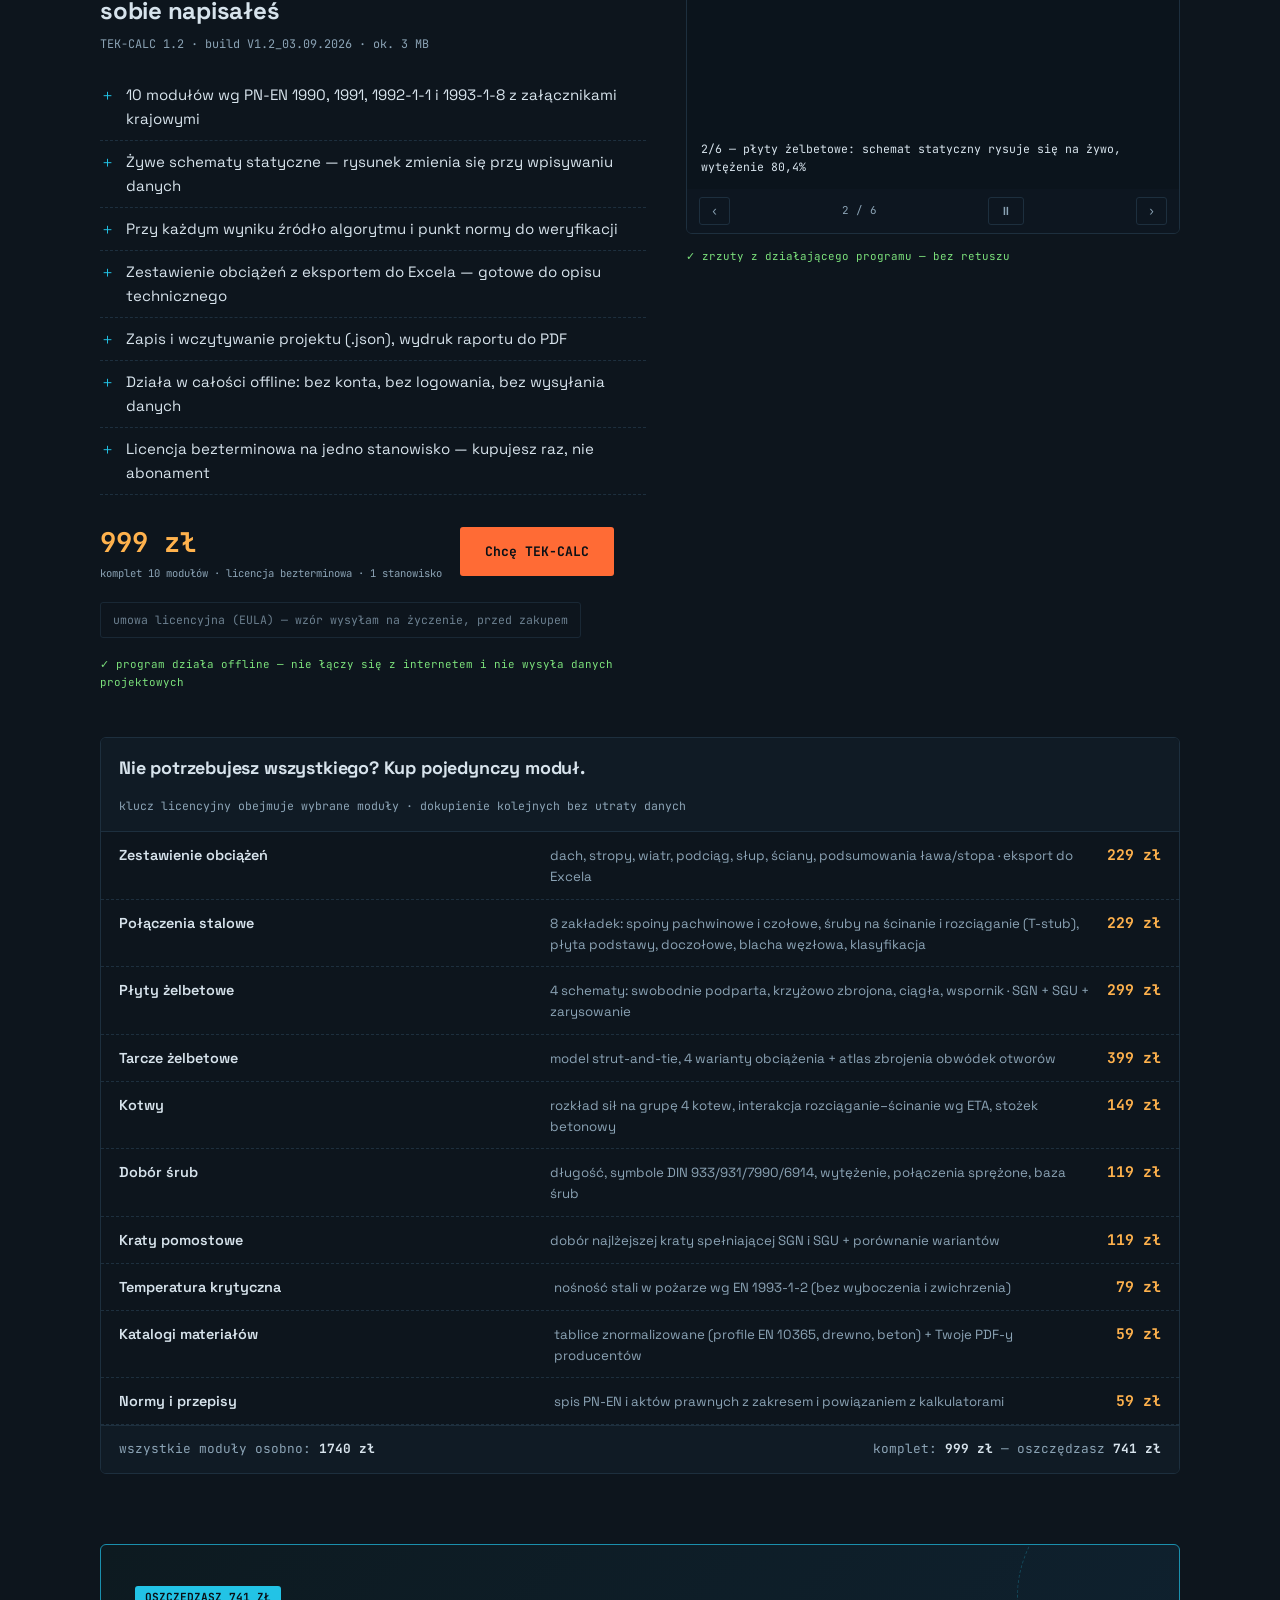
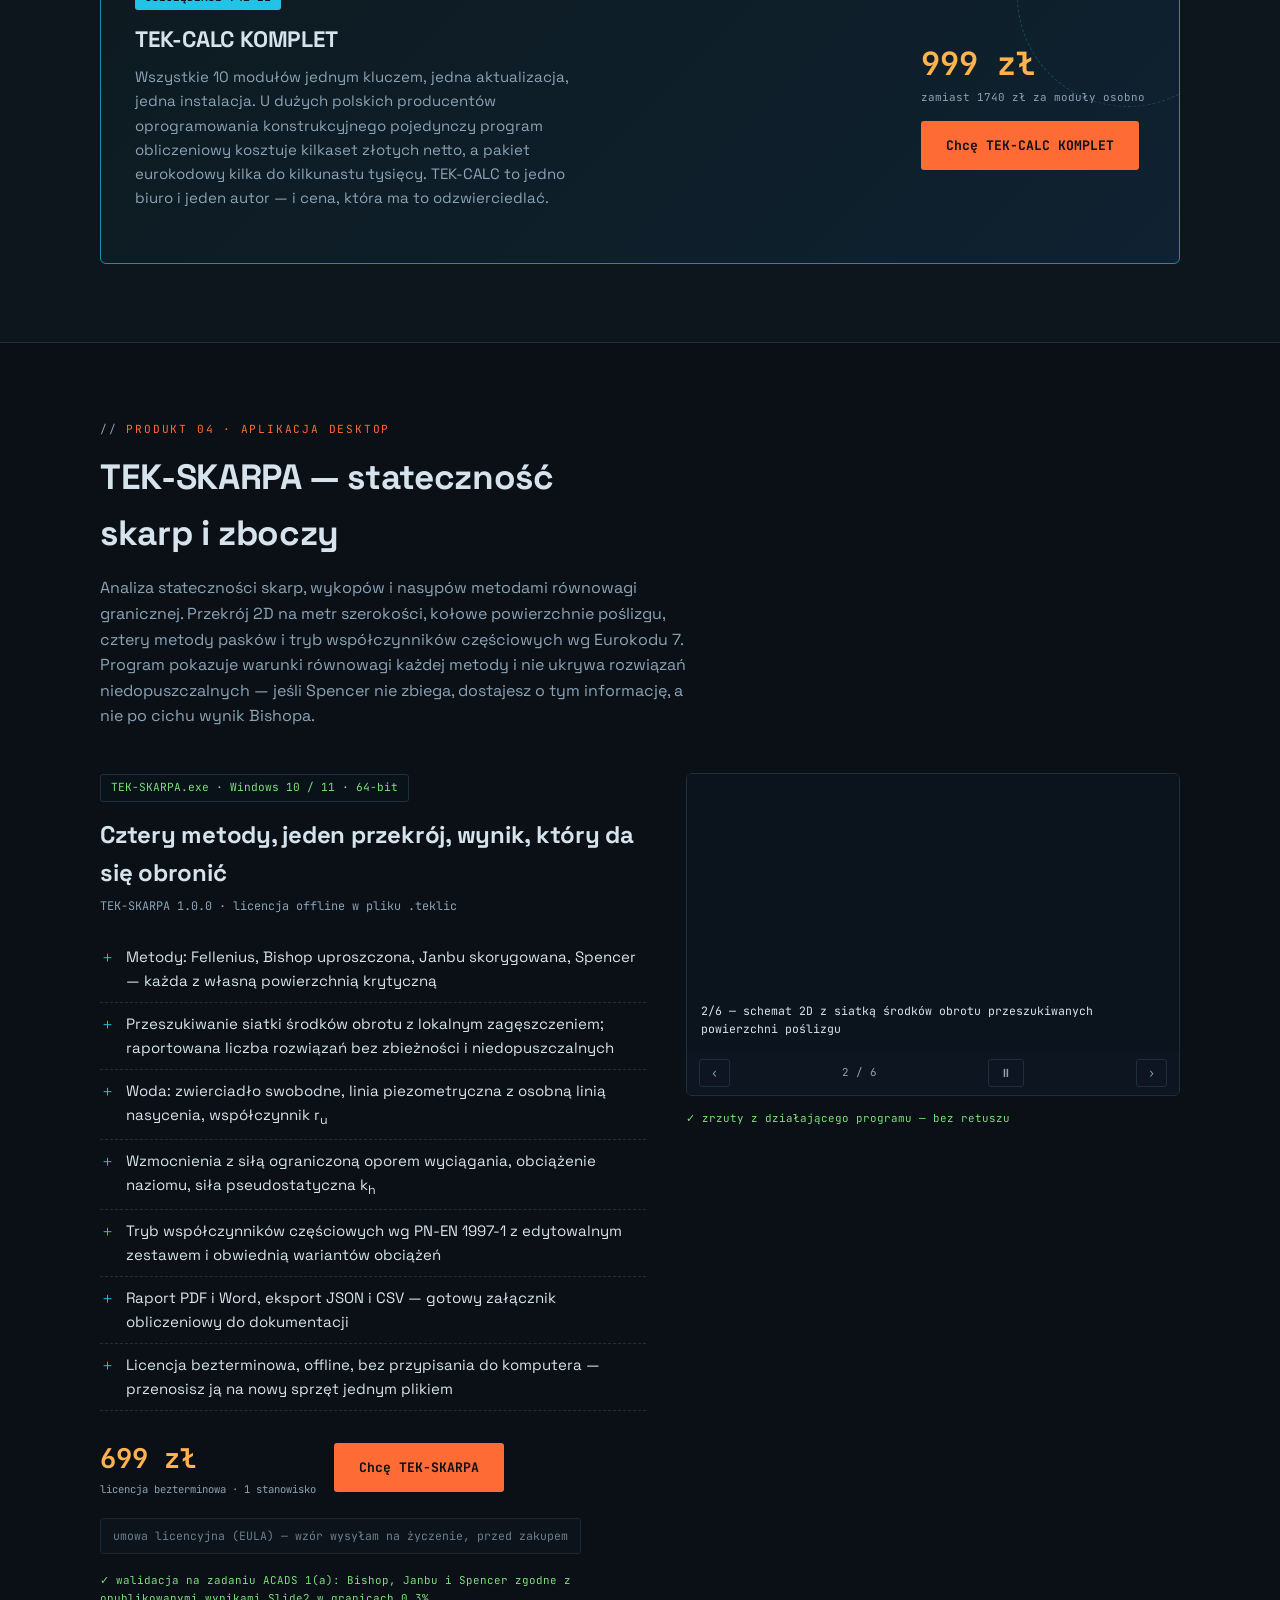
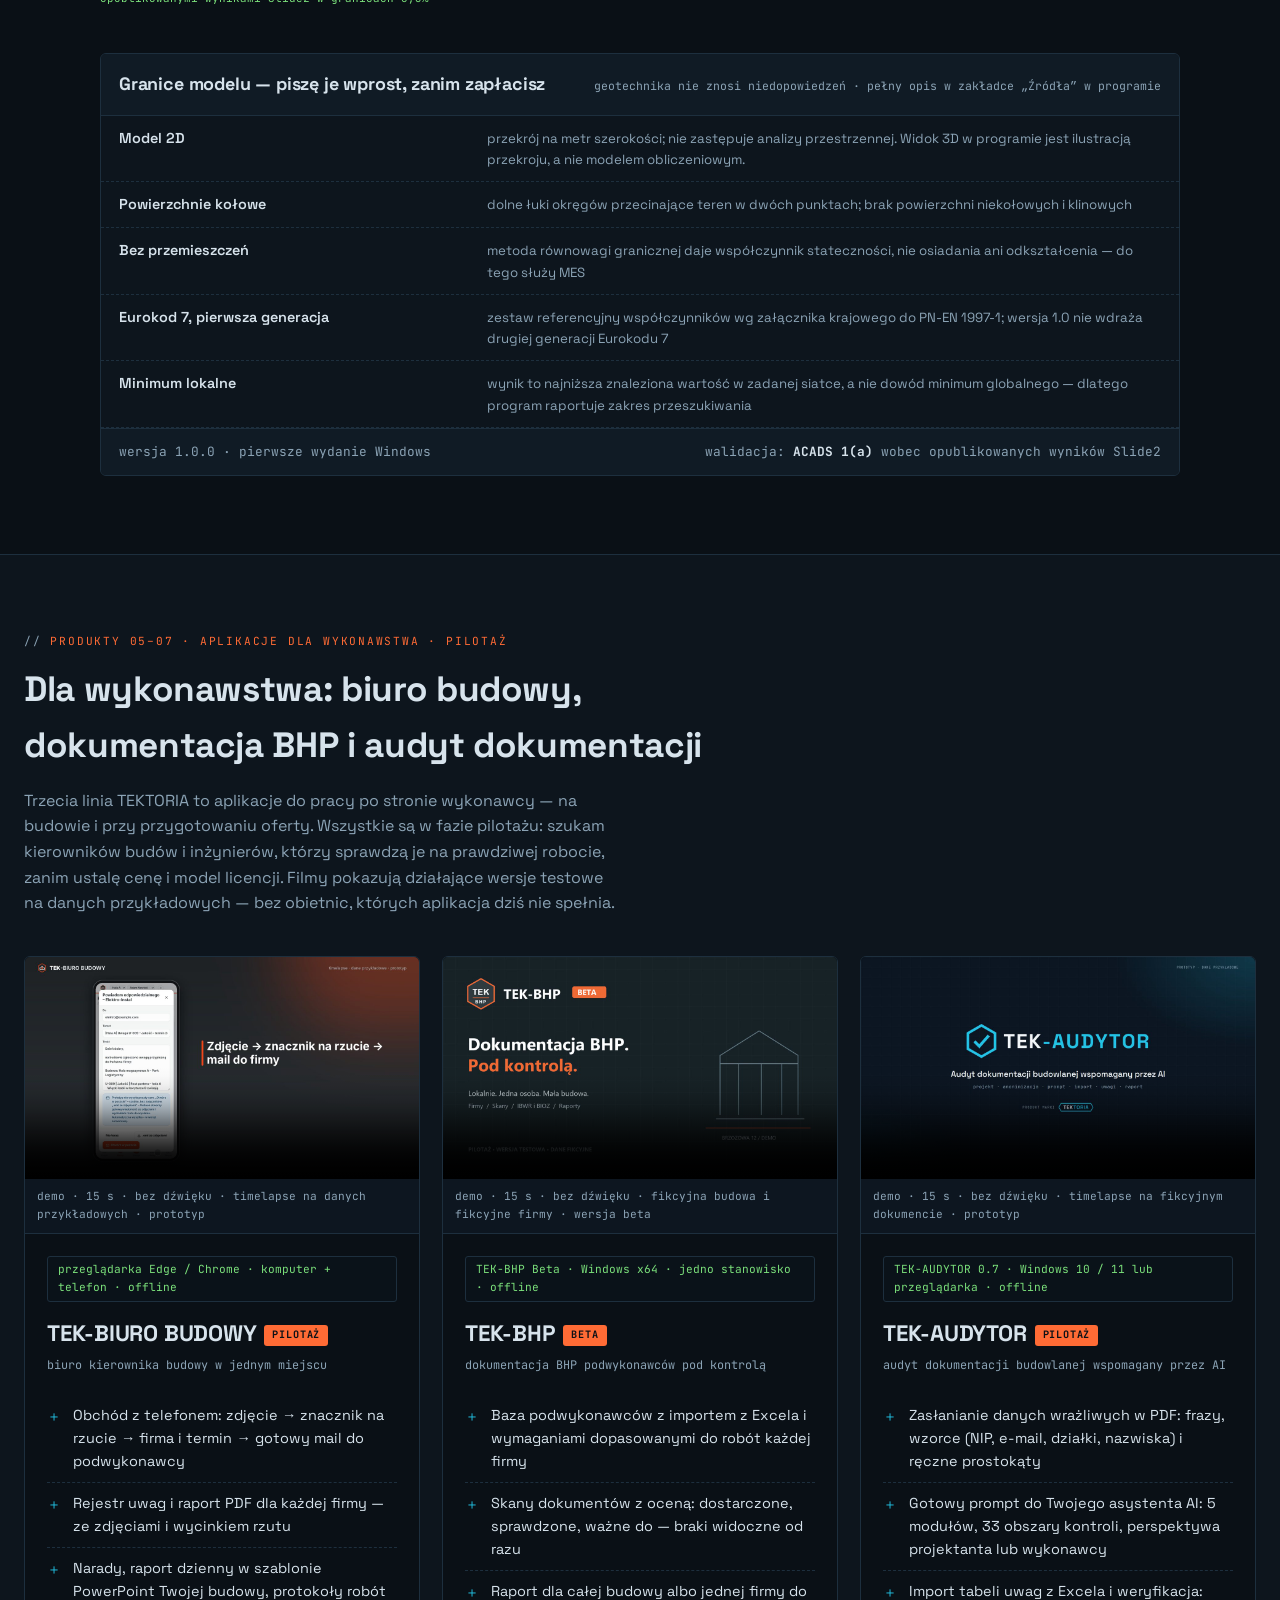
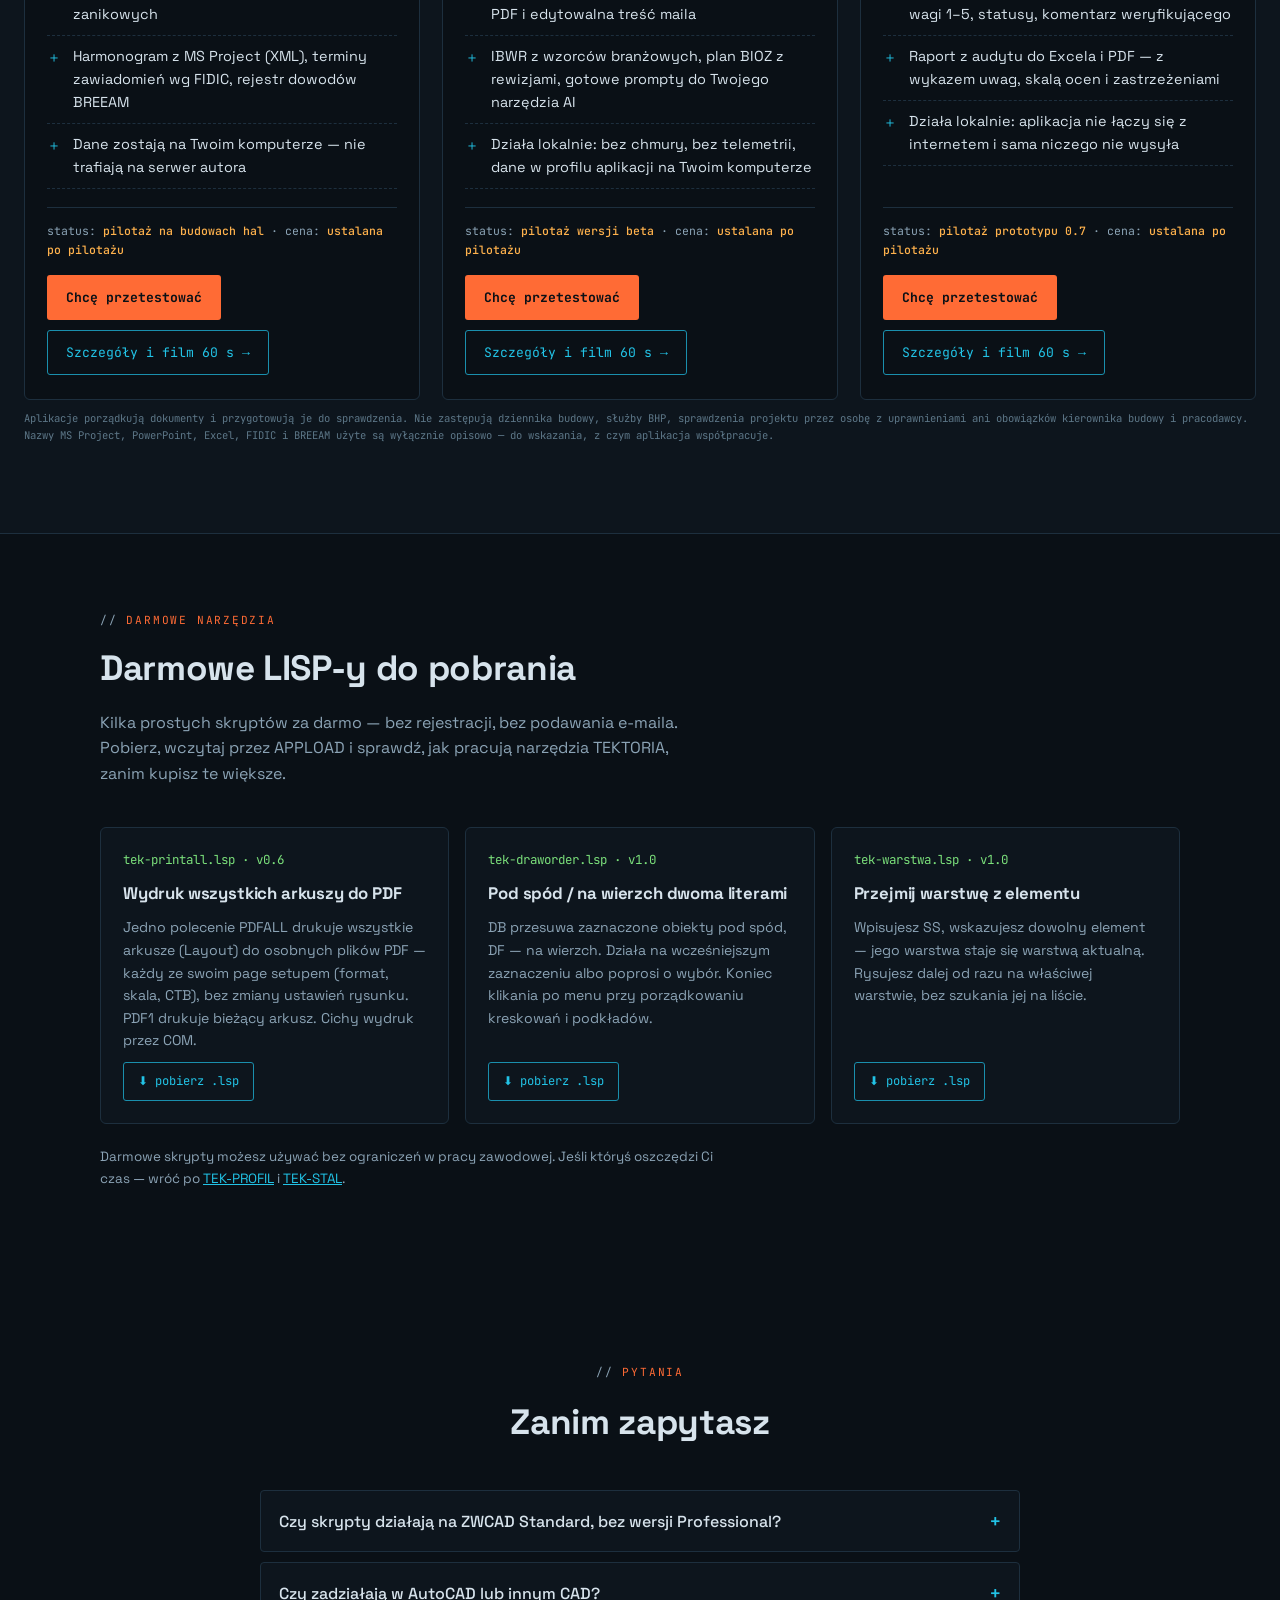
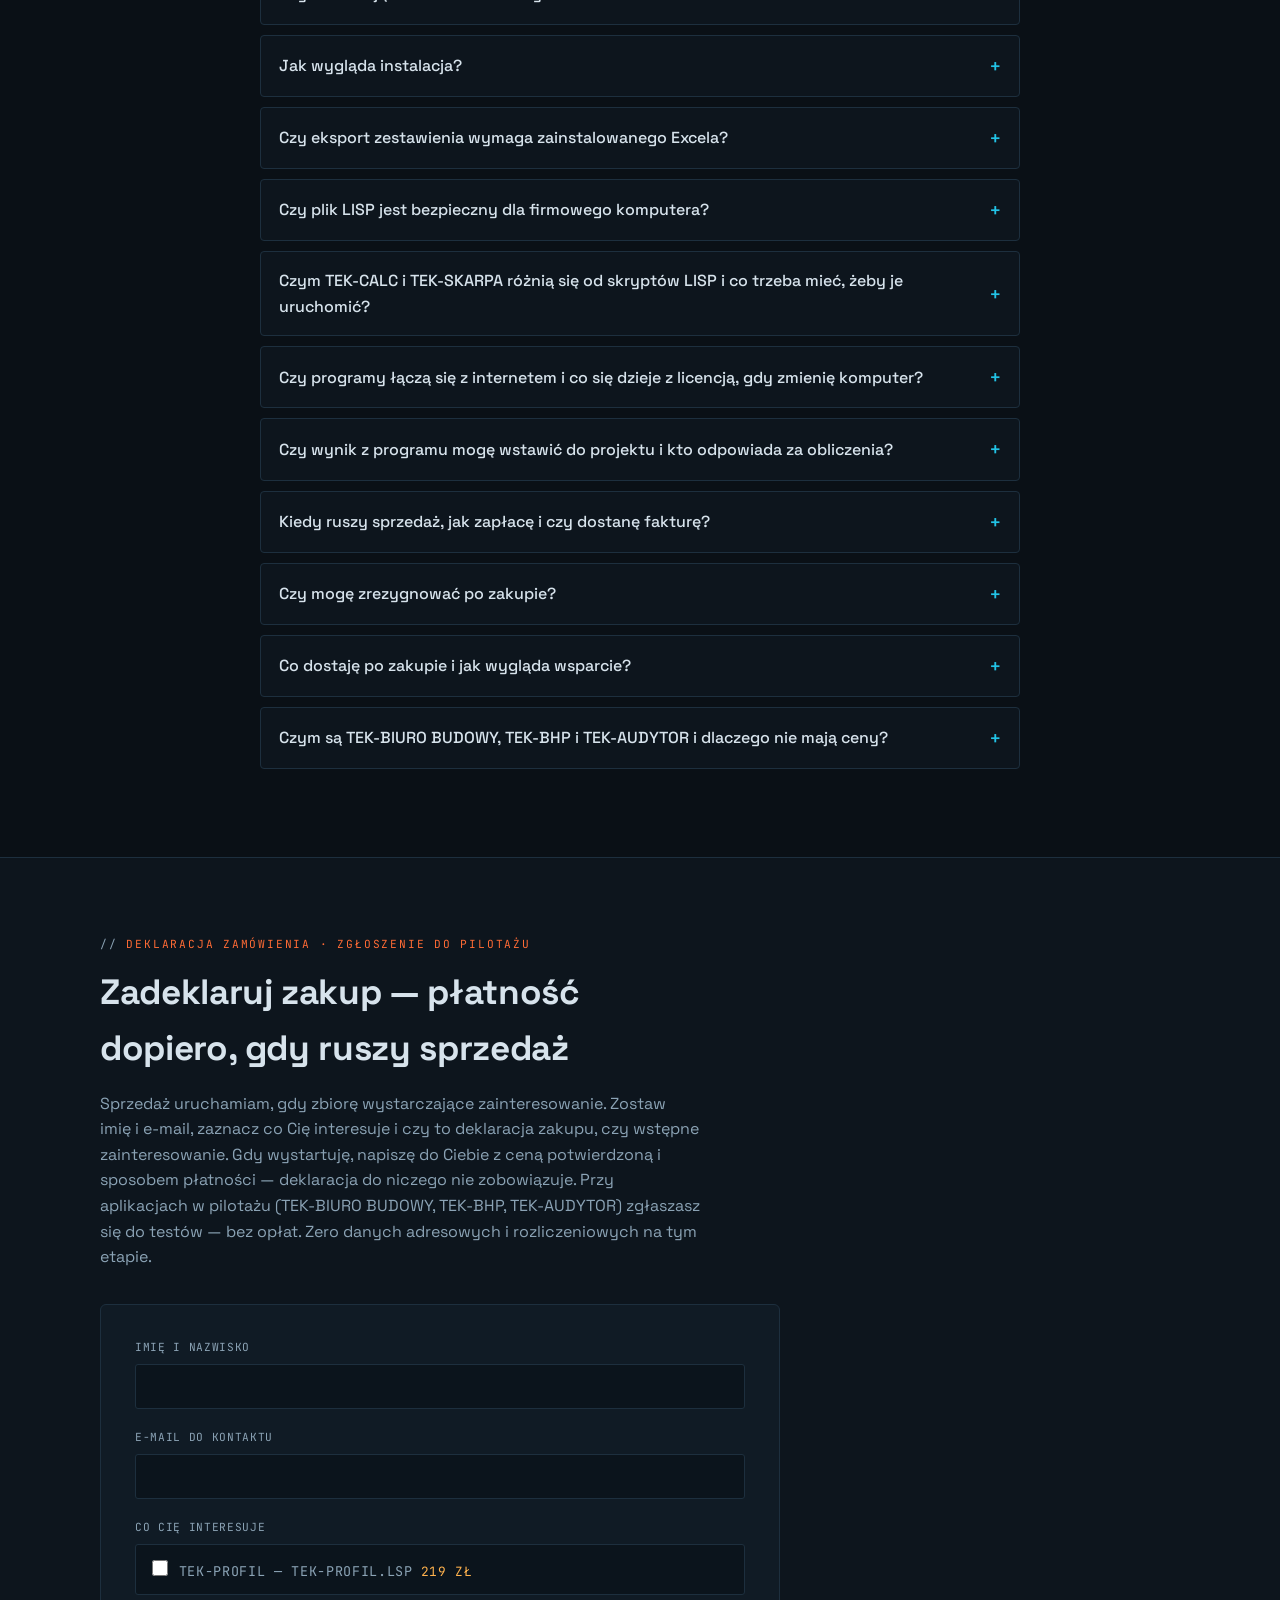
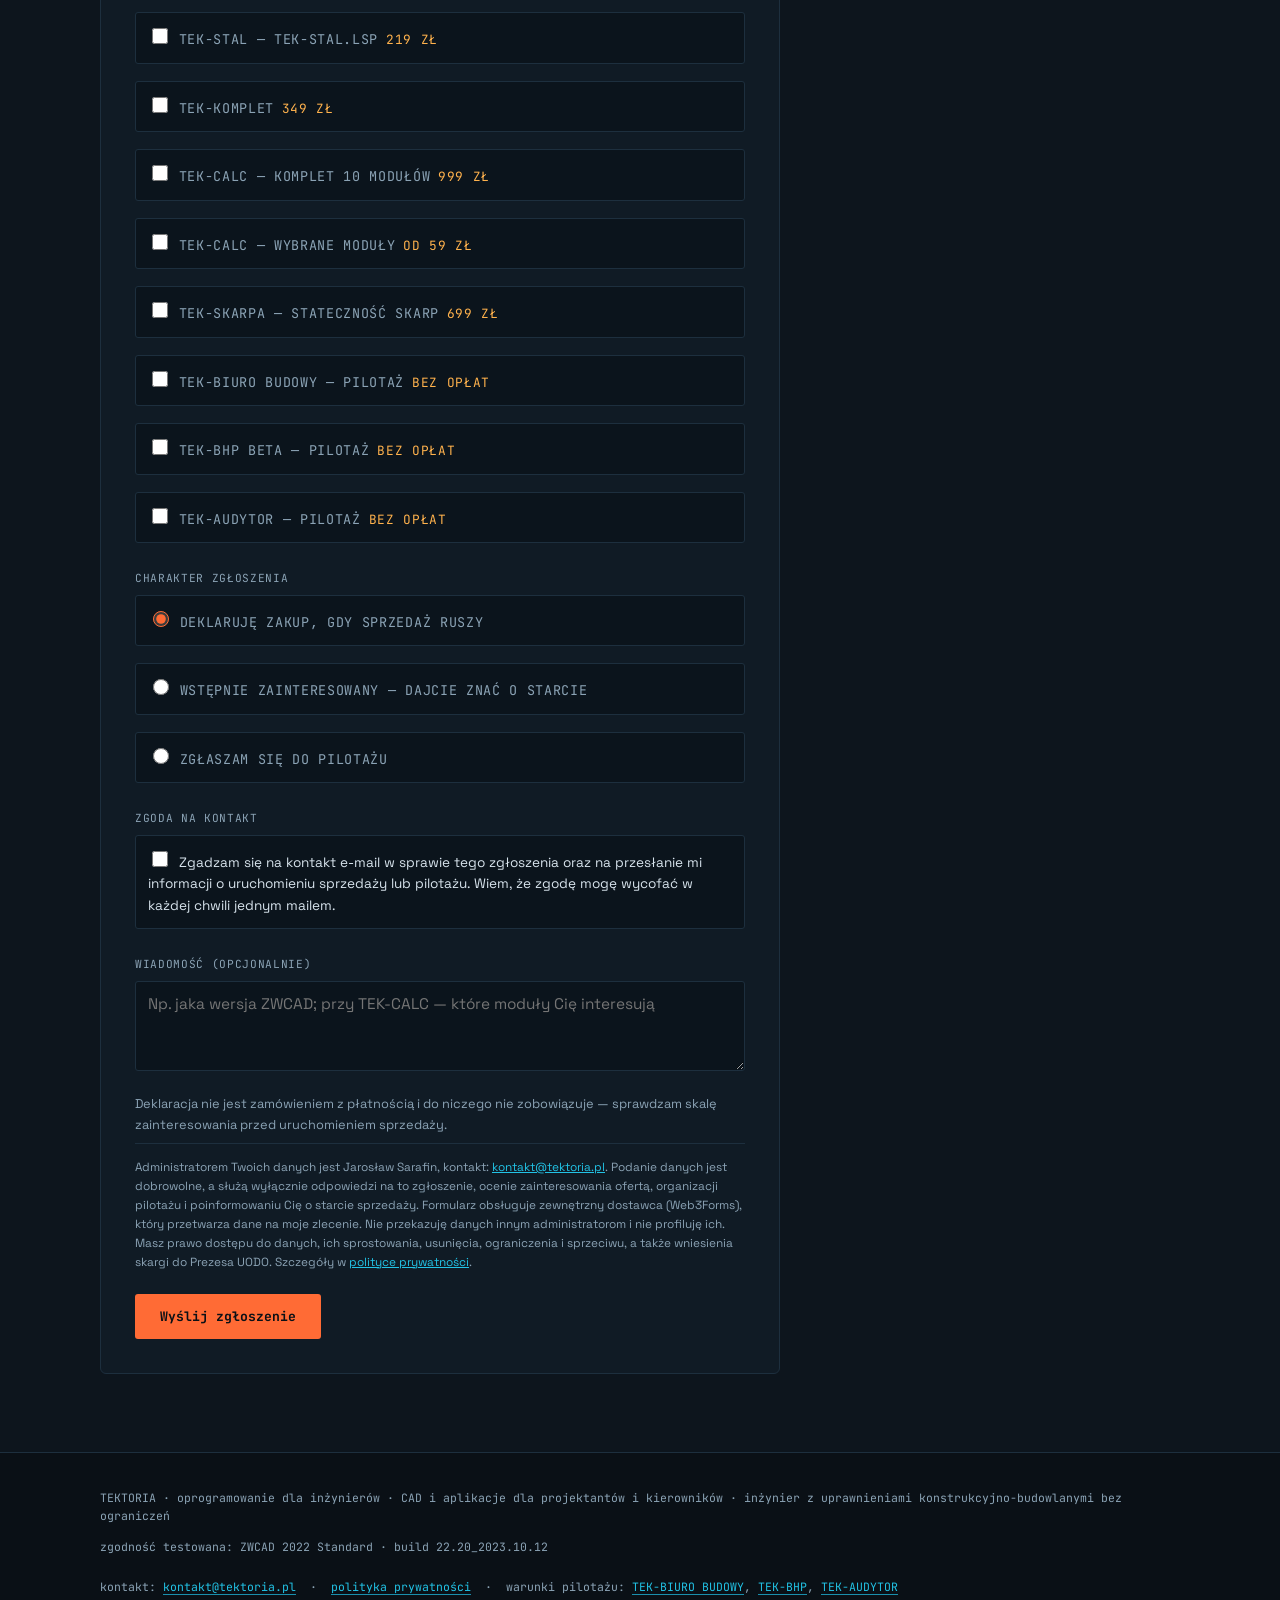
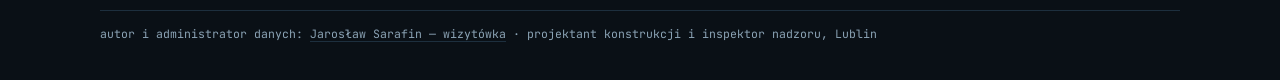
==== commit 027bacad: "Add files via upload" ====
--- a/index.html
+++ b/index.html
@@ -1,75 +1,1537 @@
 <!DOCTYPE html>
 <html lang="pl">
 <head>
-<meta charset="utf-8">
-<meta name="viewport" content="width=device-width,initial-scale=1,viewport-fit=cover">
-<meta name="theme-color" content="#ED471D">
-<title>TEK-BIURO BUDOWY</title>
-<link rel="icon" href="assets/logo-tek.svg" type="image/svg+xml">
-<link rel="manifest" href="manifest.webmanifest">
-<link rel="apple-touch-icon" href="assets/icon-192.png">
-<meta name="apple-mobile-web-app-capable" content="yes">
-<meta name="robots" content="noindex,nofollow">
-<link rel="stylesheet" href="css/style.css">
+<meta charset="UTF-8">
+<meta name="viewport" content="width=device-width, initial-scale=1.0">
+<title>TEKTORIA — LISP do ZWCAD, kalkulatory wg Eurokodów i aplikacje dla kierownika budowy</title>
+<meta name="description" content="TEKTORIA — oprogramowanie dla inżynierów budownictwa: skrypty LISP do ZWCAD (profile stalowe, zestawienia stali), programy obliczeniowe TEK-CALC i TEK-SKARPA wg Eurokodów oraz aplikacje dla wykonawstwa w pilotażu: TEK-BIURO BUDOWY (uwagi na rzutach, raporty, narady), TEK-BHP (dokumentacja BHP podwykonawców) i TEK-AUDYTOR (audyt dokumentacji wspomagany przez AI).">
+<meta name="keywords" content="TEKTORIA, TEK-CALC, LISP ZWCAD, skrypt LISP profile stalowe, zestawienie stali Excel LISP, AutoLISP konstrukcje stalowe, ZWCAD Standard dodatek, darmowe LISP ZWCAD, kalkulator płyt żelbetowych, kalkulator tarcz żelbetowych, wymiarowanie płyty Eurokod, połączenia stalowe EC3, zestawienie obciążeń Eurokod, dobór śrub PN-EN 1993-1-8, program dla konstruktora, TEK-SKARPA, stateczność skarpy program, stateczność zbocza obliczenia, metoda Bishopa, metoda Spencera, równowaga graniczna skarpa, Eurokod 7 stateczność, aplikacja dla kierownika budowy, uwagi na rzutach, rejestr usterek budowa, raport dzienny z budowy, protokół robót zanikowych, dokumentacja BHP podwykonawców, IBWR, plan BIOZ, audyt dokumentacji budowlanej, anonimizacja PDF, weryfikacja projektu AI">
+<meta name="robots" content="index, follow">
+<link rel="canonical" href="https://tektoria.pl/">
+<link rel="icon" href="favicon.svg" type="image/svg+xml">
+<link rel="alternate icon" href="favicon.ico" sizes="32x32">
+<link rel="apple-touch-icon" href="img/apple-touch-icon.png">
+<meta name="theme-color" content="#0b1622">
+
+<meta property="og:type" content="website">
+<meta property="og:title" content="TEKTORIA — oprogramowanie dla inżynierów: CAD, obliczenia, biuro budowy">
+<meta property="og:description" content="Skrypty LISP do ZWCAD, programy obliczeniowe TEK-CALC i TEK-SKARPA oraz aplikacje dla wykonawstwa w pilotażu: TEK-BIURO BUDOWY, TEK-BHP i TEK-AUDYTOR. Pisane przez konstruktora z uprawnieniami.">
+<meta property="og:locale" content="pl_PL">
+<meta property="og:url" content="https://tektoria.pl/">
+<meta property="og:site_name" content="TEKTORIA">
+<meta property="og:image" content="https://tektoria.pl/img/og-tektoria.png">
+<meta property="og:image:width" content="1200">
+<meta property="og:image:height" content="630">
+<meta property="og:image:alt" content="Logo TEKTORIA w sześciokącie — oprogramowanie dla inżynierów, CAD i aplikacje dla projektantów i kierowników">
+<meta name="twitter:card" content="summary_large_image">
+
+<script type="application/ld+json">
+{
+  "@context": "https://schema.org",
+  "@graph": [
+    {
+      "@type": "Organization",
+      "name": "TEKTORIA",
+      "url": "https://tektoria.pl/",
+      "logo": "https://tektoria.pl/img/tektoria-znak.png",
+      "description": "Oprogramowanie dla inżynierów budownictwa: skrypty LISP do ZWCAD, programy obliczeniowe wg Eurokodów i aplikacje dla kierowników budów, tworzone przez inżyniera z uprawnieniami konstrukcyjno-budowlanymi bez ograniczeń.",
+      "areaServed": "PL"
+    },
+    {
+      "@type": "SoftwareApplication",
+      "name": "TEK-PROFIL — tek-profil.lsp",
+      "applicationCategory": "DesignApplication",
+      "operatingSystem": "ZWCAD 2022+",
+      "description": "Skrypt LISP do ZWCAD automatycznie wstawiający przekroje profili stalowych (IPN, IPE, HEA/HEB/HEM, UPN, kątowniki, rury, SHS, RHS) wraz z tabelką parametrów.",
+      "offers": { "@type": "Offer", "price": "219", "priceCurrency": "PLN", "availability": "https://schema.org/PreOrder", "url": "https://tektoria.pl/#zamow" }
+    },
+    {
+      "@type": "SoftwareApplication",
+      "name": "TEK-STAL — tek-stal.lsp",
+      "applicationCategory": "DesignApplication",
+      "operatingSystem": "ZWCAD 2022+",
+      "description": "Skrypt LISP do ZWCAD tworzący zestawienie profili stalowych z rysunku z eksportem do Excela.",
+      "offers": { "@type": "Offer", "price": "219", "priceCurrency": "PLN", "availability": "https://schema.org/PreOrder", "url": "https://tektoria.pl/#zamow" }
+    },
+    {
+      "@type": "SoftwareApplication",
+      "name": "TEK-CALC — kalkulatory konstrukcyjne",
+      "applicationCategory": "DesignApplication",
+      "operatingSystem": "Windows 10, Windows 11 (64-bit)",
+      "softwareVersion": "1.2",
+      "description": "Program na Windows z 10 modułami obliczeniowymi wg Eurokodów z załącznikami krajowymi: płyty żelbetowe (4 schematy statyczne, SGN i SGU), tarcze żelbetowe (strut-and-tie), połączenia stalowe wg PN-EN 1993-1-8, zestawienie obciążeń z eksportem do Excela, dobór śrub, kotew i krat pomostowych, temperatura krytyczna stali, katalogi materiałów, spis norm. Działa offline, licencja bezterminowa na jedno stanowisko.",
+      "offers": {
+        "@type": "AggregateOffer",
+        "priceCurrency": "PLN",
+        "lowPrice": "59",
+        "highPrice": "999",
+        "offerCount": "11",
+        "availability": "https://schema.org/PreOrder",
+        "url": "https://tektoria.pl/#zamow"
+      }
+    },
+    {
+      "@type": "SoftwareApplication",
+      "name": "TEK-SKARPA — stateczność skarp i zboczy",
+      "applicationCategory": "DesignApplication",
+      "operatingSystem": "Windows 10, Windows 11 (64-bit)",
+      "softwareVersion": "1.0.0",
+      "description": "Program na Windows do analizy stateczności skarp, wykopów i nasypów metodami równowagi granicznej (LEM) w przekroju 2D. Metody Fellenius, Bishop uproszczona, Janbu skorygowana i Spencer, kołowe powierzchnie poślizgu, przeszukiwanie siatki środków obrotu, warunki wodne (zwierciadło swobodne, linia piezometryczna, r_u), wzmocnienia, obciążenie naziomu, siła pseudostatyczna, tryb współczynników częściowych wg PN-EN 1997-1. Raport PDF i Word, eksport JSON i CSV. Wbudowana walidacja na zadaniu ACADS 1(a). Licencja bezterminowa, działa offline.",
+      "offers": { "@type": "Offer", "price": "699", "priceCurrency": "PLN", "availability": "https://schema.org/PreOrder", "url": "https://tektoria.pl/#zamow" }
+    },
+    {
+      "@type": "FAQPage",
+      "mainEntity": [
+        {
+          "@type": "Question",
+          "name": "Czy skrypty działają na ZWCAD Standard, bez wersji Professional?",
+          "acceptedAnswer": { "@type": "Answer", "text": "Tak. Oba skrypty to czysty LISP bez modułów binarnych (ARX/ZRX), dlatego działają już na ZWCAD Standard. Testowane na ZWCAD 2022 Standard, build 22.20_2023.10.12." }
+        },
+        {
+          "@type": "Question",
+          "name": "Czy skrypty zadziałają w AutoCAD lub innych programach CAD?",
+          "acceptedAnswer": { "@type": "Answer", "text": "Skrypty są pisane i testowane pod ZWCAD. Większość kodu to standardowy AutoLISP, ale poprawność działania gwarantuję wyłącznie w ZWCAD 2022 i nowszych." }
+        },
+        {
+          "@type": "Question",
+          "name": "Jak wygląda instalacja skryptu LISP w ZWCAD?",
+          "acceptedAnswer": { "@type": "Answer", "text": "Jeden plik .lsp wczytywany poleceniem APPLOAD. Do każdego skryptu dołączona jest instrukcja instalacji PDF krok po kroku, w tym dodanie do autostartu." }
+        },
+        {
+          "@type": "Question",
+          "name": "Czy eksport zestawienia stali wymaga zainstalowanego Excela?",
+          "acceptedAnswer": { "@type": "Answer", "text": "Eksport do Excela wymaga Microsoft Excel na tym samym komputerze (komunikacja przez COM, bez pośrednich plików CSV). Alternatywnie TEK-STAL wygeneruje tabelkę zestawienia bezpośrednio w rysunku CAD." }
+        },
+        {
+          "@type": "Question",
+          "name": "Czy plik LISP jest bezpieczny dla firmowego komputera?",
+          "acceptedAnswer": { "@type": "Answer", "text": "Kod to jawny, czytelny plik tekstowy .lsp — dział IT może go zweryfikować przed wdrożeniem. Skrypt nie łączy się z internetem i nie modyfikuje systemu." }
+        },
+        {
+          "@type": "Question",
+          "name": "Czym TEK-CALC i TEK-SKARPA różnią się od skryptów LISP i co trzeba mieć, żeby je uruchomić?",
+          "acceptedAnswer": { "@type": "Answer", "text": "Skrypty LISP działają wewnątrz ZWCAD. TEK-CALC i TEK-SKARPA to samodzielne programy na Windows 10 lub 11 w wersji 64-bit — nie potrzebują żadnego CAD-a ani licencji ZWCAD. Uruchamiasz plik .exe, bez instalatora i bez uprawnień administratora. TEK-CALC korzysta ze składnika Microsoft Edge WebView2, standardowo obecnego w systemie. Przy pierwszym uruchomieniu Windows może pokazać ostrzeżenie SmartScreen o nieznanym wydawcy — pliki nie mają jeszcze certyfikatu wydawcy." }
+        },
+        {
+          "@type": "Question",
+          "name": "Czy programy łączą się z internetem i co się dzieje z licencją, gdy zmienię komputer?",
+          "acceptedAnswer": { "@type": "Answer", "text": "Nie łączą się z internetem. Nie ma konta, logowania ani wysyłania danych projektowych — aktywacja i obliczenia działają w całości offline. Licencja jest bezterminowa i imienna, na jedno stanowisko; nie jest przypisana do sprzętu, więc po zmianie komputera albo konta Windows po prostu wczytujesz ten sam klucz jeszcze raz. Dane robocze i ustawienia zapisują się lokalnie na Twoim komputerze." }
+        },
+        {
+          "@type": "Question",
+          "name": "Czy wynik z programu mogę wstawić do projektu i kto odpowiada za obliczenia?",
+          "acceptedAnswer": { "@type": "Answer", "text": "Raport z programu (PDF, Word, arkusz) jest załącznikiem obliczeniowym do dokumentacji — tak samo jak wydruk z każdego innego programu. Odpowiedzialność za przyjęte założenia, dane wejściowe i interpretację wyników ponosi projektant wykonujący samodzielną funkcję techniczną, zgodnie z art. 20 Prawa budowlanego. Programy są narzędziem pomocniczym i nie zastępują osądu inżynierskiego ani rozpoznania geotechnicznego. Dlatego przy każdym wyniku podaję źródło algorytmu i punkt normy — żebyś mógł to sprawdzić, a nie przyjąć na wiarę." }
+        },
+        {
+          "@type": "Question",
+          "name": "Kiedy ruszy sprzedaż, jak zapłacę i czy dostanę fakturę?",
+          "acceptedAnswer": { "@type": "Answer", "text": "Sprzedaż jeszcze nie ruszyła — na tej stronie zbieram deklaracje zainteresowania i uruchomię ją, gdy zbierze się ich wystarczająco dużo. Do każdej osoby, która zostawiła zgłoszenie, napiszę wtedy z potwierdzoną ceną, sposobem płatności, dokumentem sprzedaży i regulaminem. Deklaracja z formularza nie jest zamówieniem, nie wiąże się z żadną płatnością i do niczego Cię nie zobowiązuje — na tym etapie nie zbieram nawet danych adresowych ani rozliczeniowych." }
+        },
+        {
+          "@type": "Question",
+          "name": "Czy mogę zrezygnować po zakupie?",
+          "acceptedAnswer": { "@type": "Answer", "text": "Kupując na firmę nie masz ustawowego prawa odstąpienia od umowy — przysługuje ono konsumentom. Jako konsument masz 14 dni na odstąpienie, ale przy treściach cyfrowych dostarczanych bez nośnika materialnego prawo to wygasa, jeżeli wyraźnie zgodzisz się na natychmiastowe dostarczenie pliku i potwierdzisz, że przyjmujesz do wiadomości utratę prawa odstąpienia (art. 38 ust. 1 pkt 13 ustawy o prawach konsumenta). Dlatego zależy mi, żebyś ocenił narzędzie przed zakupem, a nie po: darmowe skrypty LISP pobierzesz bez rejestracji i bez podawania e-maila, a zrzuty i film w tej ofercie pochodzą z rzeczywiście działających programów, bez retuszu. Pełne zasady opiszę w regulaminie i umowie licencyjnej udostępnianych przed uruchomieniem sprzedaży." }
+        },
+        {
+          "@type": "Question",
+          "name": "Co dostaję po zakupie i jak wygląda wsparcie?",
+          "acceptedAnswer": { "@type": "Answer", "text": "Plik programu albo skryptu, instrukcję instalacji, umowę licencyjną i imienny klucz licencyjny — wszystko pocztą elektroniczną, bez nośnika materialnego. Licencja jest bezterminowa, na jedno stanowisko, bez abonamentu. Usuwanie błędów w kupionej wersji jest po mojej stronie i nie wiąże się z dopłatą. Pytania techniczne kierujesz na kontakt@tektoria.pl — odpowiada ten sam człowiek, który napisał kod, a nie pierwsza linia wsparcia." }
+        },
+        {
+          "@type": "Question",
+          "name": "Czym są TEK-BIURO BUDOWY, TEK-BHP i TEK-AUDYTOR i dlaczego nie mają ceny?",
+          "acceptedAnswer": { "@type": "Answer", "text": "To aplikacje dla wykonawstwa: TEK-BIURO BUDOWY porządkuje uwagi z obchodów, narady, raporty dzienne, protokoły i terminy kontraktowe, TEK-BHP — dokumentację BHP podwykonawców, a TEK-AUDYTOR prowadzi przegląd dokumentacji budowlanej z pomocą AI: od zasłonięcia danych wrażliwych po raport z wagami uwag. Wszystkie są w fazie pilotażu: udostępniam je bez opłat do testów, a cenę i model licencji ustalę po pilotażu. Nie zastępują dziennika budowy, służby BHP, sprawdzenia projektu przez osobę z uprawnieniami ani obowiązków kierownika budowy — porządkują pracę i przygotowują dokumenty do weryfikacji." }
+        }
+      ]
+    }
+  ]
+}
+</script>
+
+<style>
+  /* ---------- fonty hostowane lokalnie (SIL OFL, pliki w /fonts) ----------
+     Powod: brak polaczenia z serwerami Google przy kazdym wejsciu = brak
+     przekazywania adresu IP odwiedzajacego podmiotowi trzeciemu (RODO). */
+  @font-face{font-family:'Space Grotesk';font-style:normal;font-weight:400;font-display:swap;
+    src:url('fonts/space-grotesk-latin-ext-400-normal.woff2') format('woff2');unicode-range:U+0100-02BA,U+02BD-02C5,U+02C7-02CC,U+02CE-02D7,U+02DD-02FF,U+0304,U+0308,U+0329,U+1D00-1DBF,U+1E00-1E9F,U+1EF2-1EFF,U+2020,U+20A0-20AB,U+20AD-20C0,U+2113,U+2C60-2C7F,U+A720-A7FF;}
+  @font-face{font-family:'Space Grotesk';font-style:normal;font-weight:400;font-display:swap;
+    src:url('fonts/space-grotesk-latin-400-normal.woff2') format('woff2');unicode-range:U+0000-00FF,U+0131,U+0152-0153,U+02BB-02BC,U+02C6,U+02DA,U+02DC,U+0304,U+0308,U+0329,U+2000-206F,U+20AC,U+2122,U+2191,U+2193,U+2212,U+2215,U+FEFF,U+FFFD;}
+  @font-face{font-family:'Space Grotesk';font-style:normal;font-weight:500;font-display:swap;
+    src:url('fonts/space-grotesk-latin-ext-500-normal.woff2') format('woff2');unicode-range:U+0100-02BA,U+02BD-02C5,U+02C7-02CC,U+02CE-02D7,U+02DD-02FF,U+0304,U+0308,U+0329,U+1D00-1DBF,U+1E00-1E9F,U+1EF2-1EFF,U+2020,U+20A0-20AB,U+20AD-20C0,U+2113,U+2C60-2C7F,U+A720-A7FF;}
+  @font-face{font-family:'Space Grotesk';font-style:normal;font-weight:500;font-display:swap;
+    src:url('fonts/space-grotesk-latin-500-normal.woff2') format('woff2');unicode-range:U+0000-00FF,U+0131,U+0152-0153,U+02BB-02BC,U+02C6,U+02DA,U+02DC,U+0304,U+0308,U+0329,U+2000-206F,U+20AC,U+2122,U+2191,U+2193,U+2212,U+2215,U+FEFF,U+FFFD;}
+  @font-face{font-family:'Space Grotesk';font-style:normal;font-weight:600;font-display:swap;
+    src:url('fonts/space-grotesk-latin-ext-600-normal.woff2') format('woff2');unicode-range:U+0100-02BA,U+02BD-02C5,U+02C7-02CC,U+02CE-02D7,U+02DD-02FF,U+0304,U+0308,U+0329,U+1D00-1DBF,U+1E00-1E9F,U+1EF2-1EFF,U+2020,U+20A0-20AB,U+20AD-20C0,U+2113,U+2C60-2C7F,U+A720-A7FF;}
+  @font-face{font-family:'Space Grotesk';font-style:normal;font-weight:600;font-display:swap;
+    src:url('fonts/space-grotesk-latin-600-normal.woff2') format('woff2');unicode-range:U+0000-00FF,U+0131,U+0152-0153,U+02BB-02BC,U+02C6,U+02DA,U+02DC,U+0304,U+0308,U+0329,U+2000-206F,U+20AC,U+2122,U+2191,U+2193,U+2212,U+2215,U+FEFF,U+FFFD;}
+  @font-face{font-family:'Space Grotesk';font-style:normal;font-weight:700;font-display:swap;
+    src:url('fonts/space-grotesk-latin-ext-700-normal.woff2') format('woff2');unicode-range:U+0100-02BA,U+02BD-02C5,U+02C7-02CC,U+02CE-02D7,U+02DD-02FF,U+0304,U+0308,U+0329,U+1D00-1DBF,U+1E00-1E9F,U+1EF2-1EFF,U+2020,U+20A0-20AB,U+20AD-20C0,U+2113,U+2C60-2C7F,U+A720-A7FF;}
+  @font-face{font-family:'Space Grotesk';font-style:normal;font-weight:700;font-display:swap;
+    src:url('fonts/space-grotesk-latin-700-normal.woff2') format('woff2');unicode-range:U+0000-00FF,U+0131,U+0152-0153,U+02BB-02BC,U+02C6,U+02DA,U+02DC,U+0304,U+0308,U+0329,U+2000-206F,U+20AC,U+2122,U+2191,U+2193,U+2212,U+2215,U+FEFF,U+FFFD;}
+  @font-face{font-family:'JetBrains Mono';font-style:normal;font-weight:400;font-display:swap;
+    src:url('fonts/jetbrains-mono-latin-ext-400-normal.woff2') format('woff2');unicode-range:U+0100-02BA,U+02BD-02C5,U+02C7-02CC,U+02CE-02D7,U+02DD-02FF,U+0304,U+0308,U+0329,U+1D00-1DBF,U+1E00-1E9F,U+1EF2-1EFF,U+2020,U+20A0-20AB,U+20AD-20C0,U+2113,U+2C60-2C7F,U+A720-A7FF;}
+  @font-face{font-family:'JetBrains Mono';font-style:normal;font-weight:400;font-display:swap;
+    src:url('fonts/jetbrains-mono-latin-400-normal.woff2') format('woff2');unicode-range:U+0000-00FF,U+0131,U+0152-0153,U+02BB-02BC,U+02C6,U+02DA,U+02DC,U+0304,U+0308,U+0329,U+2000-206F,U+20AC,U+2122,U+2191,U+2193,U+2212,U+2215,U+FEFF,U+FFFD;}
+  @font-face{font-family:'JetBrains Mono';font-style:normal;font-weight:500;font-display:swap;
+    src:url('fonts/jetbrains-mono-latin-ext-500-normal.woff2') format('woff2');unicode-range:U+0100-02BA,U+02BD-02C5,U+02C7-02CC,U+02CE-02D7,U+02DD-02FF,U+0304,U+0308,U+0329,U+1D00-1DBF,U+1E00-1E9F,U+1EF2-1EFF,U+2020,U+20A0-20AB,U+20AD-20C0,U+2113,U+2C60-2C7F,U+A720-A7FF;}
+  @font-face{font-family:'JetBrains Mono';font-style:normal;font-weight:500;font-display:swap;
+    src:url('fonts/jetbrains-mono-latin-500-normal.woff2') format('woff2');unicode-range:U+0000-00FF,U+0131,U+0152-0153,U+02BB-02BC,U+02C6,U+02DA,U+02DC,U+0304,U+0308,U+0329,U+2000-206F,U+20AC,U+2122,U+2191,U+2193,U+2212,U+2215,U+FEFF,U+FFFD;}
+  @font-face{font-family:'JetBrains Mono';font-style:normal;font-weight:700;font-display:swap;
+    src:url('fonts/jetbrains-mono-latin-ext-700-normal.woff2') format('woff2');unicode-range:U+0100-02BA,U+02BD-02C5,U+02C7-02CC,U+02CE-02D7,U+02DD-02FF,U+0304,U+0308,U+0329,U+1D00-1DBF,U+1E00-1E9F,U+1EF2-1EFF,U+2020,U+20A0-20AB,U+20AD-20C0,U+2113,U+2C60-2C7F,U+A720-A7FF;}
+  @font-face{font-family:'JetBrains Mono';font-style:normal;font-weight:700;font-display:swap;
+    src:url('fonts/jetbrains-mono-latin-700-normal.woff2') format('woff2');unicode-range:U+0000-00FF,U+0131,U+0152-0153,U+02BB-02BC,U+02C6,U+02DA,U+02DC,U+0304,U+0308,U+0329,U+2000-206F,U+20AC,U+2122,U+2191,U+2193,U+2212,U+2215,U+FEFF,U+FFFD;}
+
+
+  :root{
+    --bg:#0a1016;
+    --bg2:#0d151d;
+    --panel:#101b25;
+    --panel-line:#1d2f3e;
+    --grid:rgba(72,132,182,.09);
+    --txt:#d7e3ec;
+    --txt-dim:#8ba3b5;
+    --cyan:#22c3e6;        /* cyjan z logo TEKTORIA v4 (28.09.2026) */
+    --cyan-dim:#1a8fad;
+    --amber:#ffb24d;
+    --orange:#ff6b35;
+    --green:#7be07b;
+    --sel-blue:#2c76b8;
+    --radius:3px;
+  }
+  *{box-sizing:border-box;}
+  html{scroll-behavior:smooth;}
+  body{
+    margin:0;
+    background:var(--bg);
+    color:var(--txt);
+    font-family:'Space Grotesk',sans-serif;
+    line-height:1.6;
+    -webkit-font-smoothing:antialiased;
+  }
+  h1,h2,h3{margin:0;letter-spacing:-0.01em;}
+  code,.mono{font-family:'JetBrains Mono',monospace;}
+  a{color:var(--cyan);}
+  ::selection{background:var(--sel-blue);color:#fff;}
+
+  .cadgrid{
+    background-image:
+      linear-gradient(var(--grid) 1px, transparent 1px),
+      linear-gradient(90deg, var(--grid) 1px, transparent 1px);
+    background-size:34px 34px;
+  }
+
+  /* ---------- topbar ---------- */
+  header.top{
+    position:sticky;top:0;z-index:50;
+    background:rgba(10,16,22,.92);
+    backdrop-filter:blur(6px);
+    border-bottom:1px solid var(--panel-line);
+    display:flex;align-items:center;justify-content:space-between;
+    padding:14px 26px;
+  }
+  .brand{display:flex;align-items:center;gap:14px;text-decoration:none;color:inherit;}
+  .brand .logo{display:block;height:32px;width:auto;}
+  .brand .tag{font-family:'JetBrains Mono',monospace;font-size:.62rem;color:var(--txt-dim);letter-spacing:.1em;
+    border-left:1px solid var(--panel-line);padding-left:14px;line-height:1.35;white-space:nowrap;}
+  @media(max-width:1480px){.brand .tag{display:none;}}
+  header.top nav{display:flex;align-items:center;gap:4px;}
+  header.top nav a{
+    color:var(--txt-dim);text-decoration:none;
+    font-family:'JetBrains Mono',monospace;font-size:.74rem;letter-spacing:.04em;
+    padding:7px 12px;border-radius:3px;
+  }
+  header.top nav a:hover{color:var(--cyan);background:rgba(34,195,230,.07);}
+  header.top nav a.cta{
+    border:1px solid var(--orange);color:var(--orange);margin-left:8px;
+  }
+  header.top nav a.cta:hover{background:var(--orange);color:#0a1016;}
+  @media(max-width:1160px){header.top nav a:not(.cta){display:none;}}
+
+  /* ---------- hero: fake ZWCAD viewport ---------- */
+  .hero{padding:64px 24px 40px;position:relative;overflow:hidden;}
+  .hero-inner{max-width:1080px;margin:0 auto;display:grid;grid-template-columns:1fr 1fr;gap:44px;align-items:center;}
+  @media(max-width:920px){.hero-inner{grid-template-columns:1fr;}}
+  .hero h1{
+    font-size:clamp(1.9rem,4.4vw,3rem);
+    font-weight:700;line-height:1.1;
+  }
+  .hero h1 .hl{color:var(--cyan);}
+  .hero h1 .strike{color:var(--txt-dim);text-decoration:line-through;text-decoration-color:var(--orange);text-decoration-thickness:3px;}
+  .hero p.lead{color:var(--txt-dim);font-size:1.08rem;max-width:48ch;margin-top:20px;}
+  .hero .ctas{margin-top:30px;display:flex;gap:14px;flex-wrap:wrap;}
+  .btn{
+    display:inline-block;font-family:'JetBrains Mono',monospace;font-size:.82rem;
+    padding:13px 24px;border-radius:var(--radius);text-decoration:none;
+    border:1.5px solid transparent;cursor:pointer;transition:all .15s ease;
+  }
+  .btn-primary{background:var(--orange);color:#0a1016;font-weight:700;}
+  .btn-primary:hover{background:#ff8556;transform:translateY(-2px);box-shadow:0 6px 22px rgba(255,107,53,.28);}
+  .btn-ghost{color:var(--cyan);border-color:var(--cyan-dim);}
+  .btn-ghost:hover{border-color:var(--cyan);background:rgba(34,195,230,.08);}
+  .hero-badges{
+    margin-top:34px;display:flex;gap:20px;flex-wrap:wrap;
+    font-family:'JetBrains Mono',monospace;font-size:.7rem;color:var(--txt-dim);
+  }
+  .hero-badges span::before{content:"▸ ";color:var(--cyan);}
+
+  /* fake CAD window */
+  .cadwin{
+    border:1px solid var(--panel-line);border-radius:6px;overflow:hidden;
+    background:var(--bg2);box-shadow:0 24px 60px rgba(0,0,0,.5);
+  }
+  .cadwin .bar{
+    display:flex;align-items:center;gap:8px;
+    background:#131f2a;padding:8px 12px;border-bottom:1px solid var(--panel-line);
+    font-family:'JetBrains Mono',monospace;font-size:.68rem;color:var(--txt-dim);
+  }
+  .cadwin .bar .dot{width:9px;height:9px;border-radius:50%;background:#22384a;}
+  .cadwin .bar .dot.r{background:#e0564d;}
+  .cadwin .bar .dot.y{background:#e0a53f;}
+  .cadwin .bar .dot.g{background:#4fbf6b;}
+  .cadwin .bar .ttl{margin-left:6px;}
+  .cadwin .viewport{
+    position:relative;aspect-ratio:4/3.1;
+    background-image:
+      linear-gradient(var(--grid) 1px, transparent 1px),
+      linear-gradient(90deg, var(--grid) 1px, transparent 1px);
+    background-size:26px 26px;background-color:#0b141c;
+  }
+  .cadwin .ucs{position:absolute;left:10px;bottom:10px;opacity:.7;}
+  .cadwin .cross{position:absolute;pointer-events:none;opacity:.35;}
+  .cadwin .cmdline{
+    background:#0a1219;border-top:1px solid var(--panel-line);
+    padding:9px 12px;font-family:'JetBrains Mono',monospace;font-size:.76rem;
+    color:var(--green);min-height:56px;
+  }
+  .cmdline .hist{color:#5d7788;font-size:.68rem;line-height:1.5;}
+  .cmdline .cur .prompt{color:var(--txt-dim);}
+  .cmdline .caret{
+    display:inline-block;width:8px;height:14px;background:var(--green);
+    vertical-align:-2px;animation:blink 1s steps(1) infinite;
+  }
+  @keyframes blink{50%{opacity:0;}}
+
+  #hebDraw path.steel{
+    stroke:var(--cyan);stroke-width:2;fill:none;
+    stroke-linejoin:round;
+  }
+  #hebDraw .axis{stroke:var(--orange);stroke-width:1;stroke-dasharray:10 4 2 4;opacity:0;}
+  #hebDraw .dim{stroke:#6f93ad;stroke-width:1;opacity:0;}
+  #hebDraw text{font-family:'JetBrains Mono',monospace;font-size:11px;fill:#9fc0d6;opacity:0;}
+  #hebDraw .dimshow{transition:opacity .5s;}
+  #paramTbl{
+    position:absolute;right:12px;top:12px;
+    background:rgba(13,21,29,.94);border:1px solid var(--panel-line);border-radius:3px;
+    font-family:'JetBrains Mono',monospace;font-size:.62rem;color:var(--txt-dim);
+    padding:8px 10px;opacity:0;transform:translateY(-6px);transition:all .6s ease;
+  }
+  #paramTbl.show{opacity:1;transform:translateY(0);}
+  #paramTbl .h{color:var(--cyan);font-weight:700;margin-bottom:3px;}
+  #paramTbl td{padding:1px 6px 1px 0;}
+  #paramTbl td:last-child{color:var(--txt);text-align:right;}
+
+  /* ---------- stats strip ---------- */
+  .stats{border-top:1px solid var(--panel-line);border-bottom:1px solid var(--panel-line);background:var(--bg2);}
+  .stats .wrap{
+    max-width:1080px;margin:0 auto;padding:28px 24px;
+    display:grid;grid-template-columns:repeat(4,1fr);gap:22px;
+  }
+  @media(max-width:820px){.stats .wrap{grid-template-columns:repeat(2,1fr);}}
+  .stat .n{font-family:'JetBrains Mono',monospace;font-size:1.7rem;font-weight:700;color:var(--cyan);}
+  .stat .l{font-size:.82rem;color:var(--txt-dim);margin-top:2px;}
+
+  /* ---------- sections ---------- */
+  section{padding:78px 24px;}
+  .wrap{max-width:1080px;margin:0 auto;}
+  .eyebrow{
+    font-family:'JetBrains Mono',monospace;font-size:.7rem;letter-spacing:.16em;
+    text-transform:uppercase;color:var(--orange);
+  }
+  .eyebrow::before{content:"// ";color:var(--txt-dim);}
+  h2.sec{font-size:clamp(1.55rem,3.2vw,2.2rem);margin-top:10px;max-width:24ch;}
+  p.sec-lead{color:var(--txt-dim);max-width:60ch;margin-top:14px;}
+
+  /* reveal on scroll */
+  .rv{opacity:0;transform:translateY(22px);transition:opacity .7s ease,transform .7s ease;}
+  .rv.in{opacity:1;transform:none;}
+
+  /* ---------- product layout ---------- */
+  .prod{
+    display:grid;grid-template-columns:1.05fr .95fr;gap:40px;align-items:start;
+    margin-top:44px;
+  }
+  @media(max-width:880px){.prod{grid-template-columns:1fr;}}
+  .prod .cmd-chip,.pc-body .cmd-chip{
+    display:inline-block;font-family:'JetBrains Mono',monospace;font-size:.7rem;
+    background:#0a1219;border:1px solid var(--panel-line);color:var(--green);
+    padding:4px 10px;border-radius:3px;margin-bottom:14px;
+  }
+  .prod h3{font-size:1.5rem;}
+  .pc-body .cmd-chip{align-self:flex-start;}
+  .prod .file,.pc-body .file{font-family:'JetBrains Mono',monospace;font-size:.74rem;color:var(--txt-dim);margin-top:4px;}
+  .prod p.desc{color:var(--txt-dim);margin-top:16px;}
+  ul.feats{list-style:none;padding:0;margin:20px 0 0;}
+  ul.feats li{
+    padding:9px 0 9px 26px;position:relative;font-size:.94rem;
+    border-bottom:1px dashed var(--panel-line);
+  }
+  ul.feats li::before{
+    content:"＋";position:absolute;left:0;color:var(--cyan);
+    font-family:'JetBrains Mono',monospace;
+  }
+  .priceline{
+    display:flex;align-items:center;gap:18px;margin-top:26px;flex-wrap:wrap;
+  }
+  .priceline .price{
+    font-family:'JetBrains Mono',monospace;font-size:1.7rem;font-weight:700;color:var(--amber);
+  }
+  .priceline .price small{font-size:.66rem;color:var(--txt-dim);display:block;font-weight:400;}
+  .doc-links{display:flex;gap:10px;flex-wrap:wrap;margin-top:20px;}
+  .doc-soon{color:var(--txt-dim);opacity:.75;border-style:dashed;cursor:default;}
+  .doc-link{
+    font-family:'JetBrains Mono',monospace;font-size:.72rem;
+    padding:8px 12px;border:1px solid var(--panel-line);border-radius:3px;
+    color:var(--txt-dim);text-decoration:none;background:var(--bg2);
+  }
+  .doc-link:hover{border-color:var(--cyan);color:var(--cyan);}
+  .compat{
+    font-family:'JetBrains Mono',monospace;font-size:.68rem;color:var(--green);
+    margin-top:18px;
+  }
+  .compat::before{content:"✓ ";}
+
+  /* ---------- TEK-CALC: wideo + cennik modułowy ---------- */
+  .calc-video{margin-top:40px;border:1px solid var(--panel-line);border-radius:6px;
+    background:#0b141c;overflow:hidden;}
+  .calc-video video{display:block;width:100%;height:auto;background:#0b141c;}
+  .calc-video .vcap{
+    font-family:'JetBrains Mono',monospace;font-size:.7rem;color:var(--txt-dim);
+    padding:9px 12px;background:#0d1620;border-top:1px solid var(--panel-line);
+  }
+  .modprice{margin-top:46px;border:1px solid var(--panel-line);border-radius:6px;
+    background:var(--bg2);overflow:hidden;}
+  .modprice .mp-head{
+    display:flex;align-items:baseline;justify-content:space-between;gap:14px;flex-wrap:wrap;
+    padding:16px 18px;border-bottom:1px solid var(--panel-line);background:var(--panel);
+  }
+  .modprice .mp-head h3{font-size:1.12rem;}
+  .modprice .mp-head span{font-family:'JetBrains Mono',monospace;font-size:.72rem;color:var(--txt-dim);}
+  .mp-row{
+    display:grid;grid-template-columns:minmax(0,1.15fr) minmax(0,1.5fr) auto;
+    gap:14px;align-items:baseline;padding:11px 18px;
+    border-bottom:1px dashed var(--panel-line);font-size:.9rem;
+  }
+  .mp-row:last-child{border-bottom:none;}
+  .mp-row .mp-n{font-weight:600;}
+  .mp-row .mp-d{color:var(--txt-dim);font-size:.83rem;}
+  .mp-row .mp-p{font-family:'JetBrains Mono',monospace;color:var(--amber);
+    font-size:.92rem;font-weight:700;text-align:right;white-space:nowrap;}
+  .mp-sum{
+    display:flex;justify-content:space-between;gap:14px;flex-wrap:wrap;
+    padding:13px 18px;background:var(--panel);border-top:1px solid var(--panel-line);
+    font-family:'JetBrains Mono',monospace;font-size:.8rem;color:var(--txt-dim);
+  }
+  .mp-sum b{color:var(--txt);}
+  .modprice.limits .mp-row{grid-template-columns:minmax(0,1.05fr) minmax(0,2fr);}
+  @media(max-width:720px){
+    .mp-row{grid-template-columns:1fr auto;}
+    .modprice.limits .mp-row{grid-template-columns:1fr;}
+    .mp-row .mp-d{grid-column:1 / -1;}
+  }
+
+  /* frame player (screeny) */
+  .frame-player{border:1px solid var(--panel-line);border-radius:6px;background:var(--bg2);overflow:hidden;}
+  .fp-stage{position:relative;aspect-ratio:16/9;background:#0b141c;overflow:hidden;}
+  .fp-img{position:absolute;inset:0;width:100%;height:100%;object-fit:contain;background:#0b141c;opacity:0;transition:opacity .35s;}
+  .fp-placeholder-frame{
+    position:absolute;inset:0;display:flex;flex-direction:column;align-items:center;justify-content:center;gap:8px;
+    background:repeating-linear-gradient(135deg, rgba(72,132,182,.06) 0 12px, transparent 12px 24px),#0b141c;
+    color:var(--txt-dim);font-family:'JetBrains Mono',monospace;font-size:.8rem;text-align:center;padding:0 24px;
+    opacity:0;transition:opacity .35s;
+  }
+  .fp-placeholder-frame .n{font-size:1.7rem;font-weight:700;color:var(--orange);}
+  .fp-caption{
+    position:absolute;left:0;right:0;bottom:0;padding:10px 14px 12px;
+    background:linear-gradient(0deg, rgba(11,20,28,.97) 0%, rgba(11,20,28,.93) 58%, rgba(11,20,28,0) 100%);
+    color:var(--txt);font-family:'JetBrains Mono',monospace;font-size:.72rem;
+  }
+  .fp-progress{position:absolute;top:0;left:0;right:0;display:flex;gap:3px;padding:8px 10px 0;}
+  .fp-progress .seg{flex:1;height:3px;background:rgba(215,227,236,.18);border-radius:2px;overflow:hidden;}
+  .fp-progress .seg i{display:block;height:100%;width:0%;background:var(--orange);}
+  .fp-progress .seg.done i{width:100%;}
+  .fp-controls{display:flex;align-items:center;justify-content:space-between;padding:8px 12px;background:#0d1620;}
+  .fp-controls button{
+    background:transparent;border:1px solid var(--panel-line);color:var(--txt-dim);
+    font-family:'JetBrains Mono',monospace;font-size:.74rem;border-radius:3px;padding:5px 11px;cursor:pointer;
+  }
+  .fp-controls button:hover{border-color:var(--cyan);color:var(--cyan);}
+  .fp-frame-idx{font-family:'JetBrains Mono',monospace;font-size:.68rem;color:var(--txt-dim);}
+  .media-note{
+    margin-top:10px;font-family:'JetBrains Mono',monospace;font-size:.66rem;color:#5d7788;
+  }
+
+  /* ---------- bundle ---------- */
+  .bundle{
+    margin-top:70px;border:1px solid var(--cyan-dim);border-radius:6px;
+    background:linear-gradient(135deg, #0d1a20, #0f2231);
+    padding:38px 34px;display:flex;justify-content:space-between;align-items:center;gap:26px;flex-wrap:wrap;
+    position:relative;overflow:hidden;
+  }
+  .bundle::after{
+    content:"";position:absolute;right:-60px;top:-60px;width:220px;height:220px;
+    border:1px dashed rgba(34,195,230,.25);border-radius:50%;
+  }
+  .bundle .save{
+    display:inline-block;font-family:'JetBrains Mono',monospace;font-size:.7rem;
+    color:#0a1016;background:var(--cyan);padding:3px 10px;border-radius:3px;font-weight:700;
+  }
+  .bundle h3{font-size:1.4rem;margin-top:12px;}
+  .bundle p{color:var(--txt-dim);max-width:46ch;margin-top:8px;font-size:.94rem;}
+  .bundle .bprice{font-family:'JetBrains Mono',monospace;font-size:2rem;font-weight:700;color:var(--amber);}
+  .bundle .bprice small{display:block;font-size:.68rem;color:var(--txt-dim);font-weight:400;}
+
+  /* ---------- darmowe lispy ---------- */
+  .freegrid{
+    display:grid;grid-template-columns:repeat(auto-fit,minmax(250px,1fr));
+    gap:16px;margin-top:40px;
+  }
+  .freecard{
+    border:1px solid var(--panel-line);border-radius:6px;background:var(--bg2);
+    padding:22px;display:flex;flex-direction:column;gap:10px;
+  }
+  .freecard .fname{font-family:'JetBrains Mono',monospace;font-size:.78rem;color:var(--green);}
+  .freecard h3{font-size:1.05rem;}
+  .freecard p{color:var(--txt-dim);font-size:.88rem;margin:0;flex:1;}
+  .freecard .dl{
+    display:inline-flex;align-items:center;gap:8px;align-self:flex-start;
+    font-family:'JetBrains Mono',monospace;font-size:.76rem;
+    color:var(--cyan);text-decoration:none;
+    border:1px solid var(--cyan-dim);border-radius:3px;padding:9px 14px;
+    transition:all .15s;
+  }
+  .freecard .dl:hover{background:rgba(34,195,230,.1);border-color:var(--cyan);}
+  .free-note{
+    margin-top:22px;font-size:.84rem;color:var(--txt-dim);max-width:70ch;
+  }
+
+  /* ---------- FAQ ---------- */
+  .faq{max-width:760px;margin:40px auto 0;}
+  .faq details{
+    border:1px solid var(--panel-line);border-radius:4px;background:var(--bg2);
+    margin-bottom:10px;overflow:hidden;
+  }
+  .faq summary{
+    cursor:pointer;padding:16px 18px;font-weight:500;list-style:none;
+    display:flex;justify-content:space-between;align-items:center;gap:12px;
+  }
+  .faq summary::-webkit-details-marker{display:none;}
+  .faq summary::after{
+    content:"+";font-family:'JetBrains Mono',monospace;color:var(--cyan);font-size:1.1rem;flex:0 0 auto;
+  }
+  .faq details[open] summary::after{content:"–";}
+  .faq .a{padding:0 18px 16px;color:var(--txt-dim);font-size:.93rem;}
+
+  /* ---------- form ---------- */
+  .order-sec{background:var(--bg2);border-top:1px solid var(--panel-line);}
+  form.order{
+    background:var(--panel);border:1px solid var(--panel-line);border-radius:6px;
+    padding:34px;margin-top:34px;max-width:680px;
+  }
+  .form-row{margin-bottom:20px;}
+  .form-row label{
+    display:block;font-family:'JetBrains Mono',monospace;font-size:.7rem;
+    letter-spacing:.06em;text-transform:uppercase;color:var(--txt-dim);margin-bottom:7px;
+  }
+  .form-row input[type=text],
+  .form-row input[type=email],
+  .form-row textarea{
+    width:100%;padding:12px;border:1px solid var(--panel-line);border-radius:3px;
+    background:#0b141c;color:var(--txt);font-family:'Space Grotesk',sans-serif;font-size:.96rem;
+  }
+  .form-row input:focus,.form-row textarea:focus{outline:none;border-color:var(--cyan);}
+  .form-row textarea{min-height:90px;resize:vertical;}
+  .checks{display:flex;flex-direction:column;gap:10px;}
+  .check-item{
+    display:flex;align-items:center;gap:12px;padding:12px;cursor:pointer;
+    border:1px solid var(--panel-line);border-radius:3px;background:#0b141c;transition:border-color .15s;
+  }
+  .check-item:hover{border-color:var(--cyan-dim);}
+  .check-item input{accent-color:var(--orange);width:16px;height:16px;}
+  .ci-name{font-family:'JetBrains Mono',monospace;font-size:.84rem;}
+  .ci-price{margin-left:auto;font-family:'JetBrains Mono',monospace;font-size:.8rem;color:var(--amber);}
+  .form-note{font-size:.8rem;color:var(--txt-dim);margin:-4px 0 22px;}
+  .form-note.rodo{font-size:.74rem;line-height:1.6;margin-top:-14px;padding-top:14px;border-top:1px solid var(--panel-line);}
+  .form-note a{color:var(--cyan);}
+  .check-consent{align-items:flex-start;}
+  .check-consent input{margin-top:3px;flex-shrink:0;}
+  .check-consent .ci-name{font-family:'Space Grotesk',system-ui,sans-serif;font-size:.85rem;line-height:1.55;text-transform:none;letter-spacing:normal;color:var(--txt);}
+  .form-status{font-family:'JetBrains Mono',monospace;font-size:.76rem;margin-left:14px;}
+
+  footer{
+    border-top:1px solid var(--panel-line);padding:36px 24px;
+    font-family:'JetBrains Mono',monospace;font-size:.72rem;color:var(--txt-dim);
+  }
+  footer .wrap{display:flex;justify-content:space-between;flex-wrap:wrap;gap:12px;}
+  footer .fcontact{flex-basis:100%;padding-top:10px;}
+  footer .fcontact a{color:var(--cyan);text-decoration:none;border-bottom:1px solid var(--cyan-dim);}
+  footer .fcontact a:hover{border-bottom-color:var(--cyan);}
+  footer .fauthor{flex-basis:100%;padding-top:14px;margin-top:2px;border-top:1px solid var(--panel-line);}
+  footer .fauthor a{color:var(--txt-dim);text-decoration:none;border-bottom:1px solid var(--panel-line);}
+  footer .fauthor a:hover{color:var(--cyan);border-bottom-color:var(--cyan);}
+
+  /* ---------- linia 3: aplikacje dla biura budowy (pilotaż) ---------- */
+  .duo{display:grid;grid-template-columns:repeat(3,1fr);gap:22px;margin-top:40px;}
+  @media(max-width:1240px){.duo{grid-template-columns:1fr 1fr;}}
+  @media(max-width:900px){.duo{grid-template-columns:1fr;}}
+  .wrap.wide{max-width:1340px;}
+  .pcard{border:1px solid var(--panel-line);border-radius:6px;background:var(--bg);overflow:hidden;
+    display:flex;flex-direction:column;scroll-margin-top:80px;}
+  .pcard .calc-video{margin-top:0;border:none;border-bottom:1px solid var(--panel-line);border-radius:0;}
+  .pc-body{padding:22px 22px 24px;display:flex;flex-direction:column;flex:1;}
+  .pc-body h3{font-size:1.4rem;}
+  .pc-body ul.feats{flex:1;}
+  .pc-body ul.feats li{font-size:.9rem;}
+  .pilot-tag{display:inline-block;font-family:'JetBrains Mono',monospace;font-size:.64rem;font-weight:700;
+    letter-spacing:.08em;color:#0a1016;background:var(--orange);padding:2px 8px;border-radius:3px;
+    vertical-align:middle;margin-left:8px;}
+  .pstatus{margin-top:18px;font-family:'JetBrains Mono',monospace;font-size:.72rem;color:var(--txt-dim);
+    border-top:1px solid var(--panel-line);padding-top:14px;}
+  .pstatus b{color:var(--amber);font-weight:500;}
+  .pc-ctas{display:flex;gap:10px;flex-wrap:wrap;margin-top:16px;}
+  .pc-ctas .btn{padding:11px 18px;}
+
+  .setup-note{
+    padding:12px 24px;background:#2b230b;border-bottom:1px solid #6d5a1c;
+    font-family:'JetBrains Mono',monospace;font-size:.72rem;color:#e8cf7a;
+  }
+
+  @media (prefers-reduced-motion: reduce){
+    .rv{opacity:1;transform:none;transition:none;}
+  }
+</style>
 </head>
 <body>
-<header class="topbar">
-  <button class="brand" id="brandBtn" title="Pulpit">
-    <img src="assets/logo-tek.svg" alt="">
-    <span class="word"><b>TEK</b>-BIURO <em>BUDOWY</em></span>
-  </button>
-  <span class="testbadge" title="Wersja testowa – uwagi zgłaszaj przyciskiem w pasku">TEST</span>
-  <nav class="crumbs" id="crumbs"></nav>
-  <div class="spacer"></div>
-  <div class="tb-proj" id="projSel"></div>
-  <div class="tb-user" id="userSel"></div>
-  <div id="pilotBadge"></div>
-  <button class="sync hidden" id="cloudBtn" title="Synchronizacja z chmurą"><span class="dot"></span><span>chmura</span></button>
-  <button class="sync" id="syncBtn" title="Zapis danych i kopie"><span class="dot"></span><span id="syncTxt">zapis lokalny</span></button>
+
+
+
+<header class="top">
+  <a class="brand" href="#" aria-label="TEKTORIA — początek strony">
+    <img class="logo" src="img/tektoria-logo-poziome_ciemne-tlo.svg" alt="TEKTORIA" width="126" height="32">
+    <span class="tag">CAD · APLIKACJE DLA PROJEKTANTÓW I KIEROWNIKÓW</span>
+  </a>
+  <nav>
+    <a href="#profil">TEK-PROFIL</a>
+    <a href="#stalja">TEK-STAL</a>
+    <a href="#calc">TEK-CALC</a>
+    <a href="#skarpa">TEK-SKARPA</a>
+    <a href="#biuro">TEK-BIURO</a>
+    <a href="#bhp">TEK-BHP</a>
+    <a href="#audytor">TEK-AUDYTOR</a>
+    <a href="#darmowe">DARMOWE</a>
+    <a href="#faq">FAQ</a>
+    <a href="#zamow" class="cta">ZAMAWIAM</a>
+  </nav>
 </header>
-<main class="main" id="view"></main>
-<nav class="bottomnav" id="bottomnav"></nav>
-<div class="toasts" id="toasts"></div>
-<div id="printArea" aria-hidden="true"></div>
-
-<!-- Biblioteki lokalne (działa bez internetu). pdf.js ładowany dopiero przy wgrywaniu PDF. -->
-<script src="js/lib/exceljs.min.js"></script>
-<!-- Rdzeń -->
-<script src="js/wersja.js"></script>
-<script src="js/util.js"></script>
-<script src="js/straznik_silnik.js"></script>
-<script src="js/lib/supabase.js"></script>
-<script src="js/konfiguracja.js"></script>
-<script src="js/store.js"></script>
-<script src="js/sync.js"></script>
-<script src="js/perm.js"></script>
-<script src="js/ui.js"></script>
-<script src="js/ai.js"></script>
-<script src="js/print.js"></script>
-<script src="js/pptx.js"></script>
-<script src="js/lib/pptx_sample.js"></script>
-<script src="js/mail.js"></script>
-<script src="js/demo.js"></script>
-<script src="js/licencja.js"></script>
-<script src="js/wzory.js"></script>
-<!-- Moduły (nowy moduł = nowy plik + jedna linia tutaj) -->
-<script src="js/modules/home.js"></script>
-<script src="js/modules/rzuty.js"></script>
-<script src="js/modules/uwagi.js"></script>
-<script src="js/modules/narady.js"></script>
-<script src="js/modules/raporty.js"></script>
-<script src="js/modules/raport_pptx.js"></script>
-<script src="js/modules/zanikowe.js"></script>
-<script src="js/modules/montaz.js"></script>
-<script src="js/modules/dziennik.js"></script>
-<script src="js/modules/harmonogram.js"></script>
-<script src="js/modules/straznik.js"></script>
-<script src="js/modules/breeam.js"></script>
-<script src="js/modules/terminy.js"></script>
-<script src="js/modules/asystent.js"></script>
-<script src="js/modules/wlasne.js"></script>
-<script src="js/modules/zgloszenia.js"></script>
-<script src="js/modules/ustawienia.js"></script>
-<script src="js/app.js"></script>
+
+<!-- ================= HERO ================= -->
+<section class="hero cadgrid">
+  <div class="hero-inner">
+    <div>
+      <h1><span class="strike">Ręczne przekroje i własne arkusze</span><br>kosztują Cię godziny. <span class="hl">Są na to narzędzia.</span></h1>
+      <p class="lead">TEKTORIA to oprogramowanie dla inżynierów budownictwa, w trzech liniach. <b>Skrypty LISP do ZWCAD</b>: przekroje profili stalowych z tabelką parametrów i zestawienie stali prosto do Excela. <b>Programy obliczeniowe na Windows</b>, bez CAD-a i bez instalatora: TEK-CALC z 10 kalkulatorami wg Eurokodów i TEK-SKARPA do stateczności skarp. <b>Aplikacje dla wykonawstwa</b>, w pilotażu: TEK-BIURO BUDOWY, TEK-BHP i TEK-AUDYTOR. Pisane przez konstruktora z uprawnieniami — nie przez firmę od wtyczek.</p>
+      <div class="ctas">
+        <a href="#zamow" class="btn btn-primary">Zgłoś zainteresowanie</a>
+        <a href="#profil" class="btn btn-ghost">Zobacz produkty ↓</a>
+      </div>
+      <div class="hero-badges">
+        <span>LISP: ZWCAD 2022 Standard i nowsze</span>
+        <span>programy: Windows 10/11, bez CAD-a i bez instalatora</span>
+        <span>LISP i programy obliczeniowe: licencje bezterminowe, bez abonamentu</span>
+        <span>aplikacje dla wykonawstwa: pilotaż 2026</span>
+        <span>uprawnienia konstrukcyjno-budowlane bez ograniczeń</span>
+      </div>
+    </div>
+
+    <!-- fake ZWCAD window with self-drawing HEB -->
+    <div class="cadwin" aria-label="Animacja: skrypt TEK-PROFIL rysuje przekrój HEB 220 w ZWCAD">
+      <div class="bar">
+        <span class="dot r"></span><span class="dot y"></span><span class="dot g"></span>
+        <span class="ttl">ZWCAD 2022 — [hala_stalowa.dwg]</span>
+      </div>
+      <div class="viewport">
+        <svg id="hebDraw" viewBox="0 0 400 310" style="position:absolute;inset:0;width:100%;height:100%;">
+          <path class="steel" d="M112 67 H288 V79.8 H218.2 Q203.8 79.8 203.8 94.2 V215.8 Q203.8 230.2 218.2 230.2 H288 V243 H112 V230.2 H185.8 Q196.2 230.2 196.2 215.8 V94.2 Q196.2 79.8 185.8 79.8 H112 Z"/>
+          <line class="axis" x1="200" y1="47" x2="200" y2="263"/>
+          <line class="axis" x1="92" y1="155" x2="308" y2="155"/>
+          <g class="dimshow">
+            <line class="dim" x1="112" y1="285" x2="288" y2="285"/>
+            <line class="dim" x1="112" y1="278" x2="112" y2="292"/>
+            <line class="dim" x1="288" y1="278" x2="288" y2="292"/>
+            <text x="186" y="302">220</text>
+            <line class="dim" x1="86" y1="67" x2="86" y2="243"/>
+            <line class="dim" x1="79" y1="67" x2="93" y2="67"/>
+            <line class="dim" x1="79" y1="243" x2="93" y2="243"/>
+            <text x="56" y="160">220</text>
+          </g>
+        </svg>
+        <div id="paramTbl">
+          <div class="h">HEB 220</div>
+          <table>
+            <tr><td>A</td><td>91,0 cm²</td></tr>
+            <tr><td>G</td><td>71,5 kg/m</td></tr>
+            <tr><td>Ix</td><td>8091 cm⁴</td></tr>
+            <tr><td>Wx</td><td>735,5 cm³</td></tr>
+          </table>
+        </div>
+        <svg class="ucs" width="46" height="46" viewBox="0 0 46 46">
+          <line x1="6" y1="40" x2="40" y2="40" stroke="#6f93ad" stroke-width="1.5"/>
+          <line x1="6" y1="40" x2="6" y2="6" stroke="#6f93ad" stroke-width="1.5"/>
+          <text x="36" y="36" fill="#6f93ad" font-size="9" font-family="monospace">X</text>
+          <text x="10" y="12" fill="#6f93ad" font-size="9" font-family="monospace">Y</text>
+        </svg>
+      </div>
+      <div class="cmdline">
+        <div class="hist" id="cmdHist"></div>
+        <div class="cur"><span class="prompt">Polecenie: </span><span id="cmdTyped"></span><span class="caret"></span></div>
+      </div>
+    </div>
+  </div>
+</section>
+
+<!-- ================= STATS ================= -->
+<div class="stats">
+  <div class="wrap">
+    <div class="stat rv"><div class="n" data-count="800" data-suffix="+">0</div><div class="l">rozmiarów profili w bazie TEK-PROFIL — od IPN po RHS</div></div>
+    <div class="stat rv"><div class="n" data-count="10" data-suffix="">0</div><div class="l">modułów obliczeniowych TEK-CALC wg Eurokodów</div></div>
+    <div class="stat rv"><div class="n" data-count="4" data-suffix="">0</div><div class="l">metody pasków w TEK-SKARPA: Fellenius, Bishop, Janbu, Spencer</div></div>
+    <div class="stat rv"><div class="n" data-count="0" data-suffix=" zł/rok">0</div><div class="l">abonamentu za LISP-y i programy obliczeniowe — licencja bezterminowa</div></div>
+  </div>
+</div>
+
+<!-- ================= PRODUKT 1: PROFIL ================= -->
+<section id="profil">
+  <div class="wrap">
+    <div class="rv">
+      <div class="eyebrow">produkt 01</div>
+      <h2 class="sec">TEK-PROFIL — biblioteka przekrojów stalowych</h2>
+      <p class="sec-lead">Wybierasz typ i rozmiar z okna dialogowego, wskazujesz punkt — na rysunku ląduje gotowy przekrój jako jedna scalona polilinia, z osiami i tabelką parametrów. Geometria z zaokrągleniami wg normy, nie przybliżenia.</p>
+    </div>
+
+    <div class="prod">
+      <div class="rv">
+        <span class="cmd-chip">Polecenie: PROFIL / PS</span>
+        <h3>Przekrój w 12 sekund zamiast 12 minut</h3>
+        <div class="file">tek-profil.lsp · v4.11</div>
+        <ul class="feats">
+          <li>12 typów: IPN, IPE, HEA, HEB, HEM, UPN, kątowniki równo- i nierównoramienne, teowniki, rury okrągłe, SHS, RHS, płaskowniki, pręty</li>
+          <li>Tabelka parametrów przekroju (A, G, Ix, Wx, ix, Iy, Wy, iy) wstawiana automatycznie</li>
+          <li>Skala i wielokrotne wstawianie w pętli</li>
+          <li>Warstwy K-STAL / PS-OS / K-OPISY — gotowe pod standard rysunkowy</li>
+          <li>Jeden plik .lsp — bez zależności zewnętrznych</li>
+        </ul>
+        <div class="priceline">
+          <div class="price">219 zł<small>licencja bezterminowa · 1 stanowisko</small></div>
+          <a href="#zamow" class="btn btn-primary" onclick="preselect('profil')">Chcę TEK-PROFIL</a>
+        </div>
+        <div class="doc-links">
+          <a class="doc-link" href="docs/Instrukcja_instalacji_TEK-PROFIL.pdf">⬇ Instrukcja instalacji (PDF)</a>
+          <span class="doc-link doc-soon">umowa licencyjna (EULA) — wzór wysyłam na życzenie, przed zakupem</span>
+        </div>
+        <div class="compat">testowano na build 22.20_2023.10.12(#8730-af782e2d2ee)_x64_S</div>
+      </div>
+
+      <div class="rv">
+        <div class="frame-player"
+             data-frames='[
+               {"img":"img/profil_01.jpg","caption":"1/6 — wpisujesz PROFIL w linii poleceń","duration":2600},
+               {"img":"img/profil_02.jpg","caption":"2/6 — okno wyboru: 12 typów profili, opcje tabelki i skali","duration":3000},
+               {"img":"img/profil_03.jpg","caption":"3/6 — wybierasz rozmiar, np. HEB 220","duration":3000},
+               {"img":"img/profil_04.jpg","caption":"4/6 — wskazujesz środek przekroju; pętla: od razu kolejny profil","duration":3000},
+               {"img":"img/profil_05.jpg","caption":"5/6 — gotowy przekrój z osiami i tabelką parametrów","duration":3200},
+               {"img":"img/profil_06.jpg","caption":"6/6 — przekrój to jedna scalona polilinia — wygodna edycja","duration":3200}
+             ]'>
+          <div class="fp-stage"><div class="fp-progress"></div></div>
+          <div class="fp-controls">
+            <button class="fp-prev" type="button">‹</button>
+            <span class="fp-frame-idx">1 / 6</span>
+            <button class="fp-play" type="button">⏸</button>
+            <button class="fp-next" type="button">›</button>
+          </div>
+        </div>
+      </div>
+    </div>
+  </div>
+</section>
+
+<!-- ================= PRODUKT 2: STAL ================= -->
+<section id="stalja" style="background:var(--bg2);border-top:1px solid var(--panel-line);">
+  <div class="wrap">
+    <div class="rv">
+      <div class="eyebrow">produkt 02</div>
+      <h2 class="sec">TEK-STAL — zestawienie stali prosto do Excela</h2>
+      <p class="sec-lead">Zestawienie profili z rysunku — z opisami elementów, zliczaniem długości i masy — eksportowane bezpośrednio do Excela przez COM. Bez pośredniego CSV, bez przepisywania ręcznego. Zbiorcze zestawienie z wielu arkuszy jednym poleceniem.</p>
+    </div>
+
+    <div class="prod">
+      <div class="rv">
+        <div class="frame-player"
+             data-frames='[
+               {"img":"img/stal_01.jpg","caption":"1/7 — NPR: nowy profil z danymi elementu (symbol, długość, sztuki, gatunek)","duration":3200},
+               {"img":"img/stal_02.jpg","caption":"2/7 — OPR: dodatkowe opisy z numerem (nie wliczają się do zestawienia)","duration":3200},
+               {"img":"img/stal_03.jpg","caption":"3/7 — ZPR: opisy zestawienia profili przy detalach","duration":3200},
+               {"img":"img/stal_04.jpg","caption":"4/7 — wybierasz typ zestawienia: ZESTPRC (tabelka w CAD) lub ZESTPRX (Excel)","duration":3400},
+               {"img":"img/stal_05.jpg","caption":"5/7 — zaznaczasz oknem opisy ZPR do zestawienia","duration":3200},
+               {"img":"img/stal_06.jpg","caption":"6/7 — tabelka zestawienia z masami generuje się automatycznie","duration":3400},
+               {"img":"img/stal_07.jpg","caption":"7/7 — SUMAPR: zbiorcze zestawienie z całego pliku DWG","duration":3400}
+             ]'>
+          <div class="fp-stage"><div class="fp-progress"></div></div>
+          <div class="fp-controls">
+            <button class="fp-prev" type="button">‹</button>
+            <span class="fp-frame-idx">1 / 7</span>
+            <button class="fp-play" type="button">⏸</button>
+            <button class="fp-next" type="button">›</button>
+          </div>
+        </div>
+      </div>
+
+      <div class="rv">
+        <span class="cmd-chip">Polecenia: NPR / OPR / ZPR / ZESTPRC / ZESTPRX / SUMAPR</span>
+        <h3>Koniec przepisywania do Excela</h3>
+        <div class="file">tek-stal.lsp · v1.8</div>
+        <ul class="feats">
+          <li>Bloki opisów tworzą się same przy pierwszym użyciu — zero szablonów DWG</li>
+          <li>Automatyczne zestawienie profili z rysunku (BOM)</li>
+          <li>Niezależny opis (atrybut OPIS) na każdą kopię elementu</li>
+          <li>Eksport bezpośrednio do Excela (COM) — bez pośredniego CSV — lub tabelka bezpośrednio w CAD</li>
+          <li>SUMAPR — zbiorcze zestawienie z wielu tabelek na jednym arkuszu</li>
+          <li>Spójne banery wersji — zawsze wiesz, czego używasz</li>
+        </ul>
+        <div class="priceline">
+          <div class="price">219 zł<small>licencja bezterminowa · 1 stanowisko</small></div>
+          <a href="#zamow" class="btn btn-primary" onclick="preselect('stalja')">Chcę TEK-STAL</a>
+        </div>
+        <div class="doc-links">
+          <a class="doc-link" href="docs/Instrukcja_instalacji_TEK-STAL.pdf">⬇ Instrukcja instalacji (PDF)</a>
+          <span class="doc-link doc-soon">umowa licencyjna (EULA) — wzór wysyłam na życzenie, przed zakupem</span>
+        </div>
+        <div class="compat">testowano na build 22.20_2023.10.12(#8730-af782e2d2ee)_x64_S</div>
+      </div>
+    </div>
+
+    <!-- ================= KOMPLET ================= -->
+    <div id="komplet" class="bundle rv">
+      <div>
+        <span class="save">OSZCZĘDZASZ 89 ZŁ</span>
+        <h3>TEK-KOMPLET</h3>
+        <p>TEK-PROFIL + TEK-STAL razem: wspólne menu TEKTORIA i pasek narzędzi z ikonami w ZWCAD (komenda KTMENU — raz i zostaje). Projektujesz i zestawiasz w jednym biurze? To naturalny zestaw.</p>
+      </div>
+      <div>
+        <div class="bprice">349 zł<small>zamiast 438 zł osobno</small></div>
+        <a href="#zamow" class="btn btn-primary" style="margin-top:14px;" onclick="preselect('komplet')">Chcę TEK-KOMPLET</a>
+      </div>
+    </div>
+  </div>
+</section>
+
+
+<!-- ================= TEK-CALC ================= -->
+<section id="calc" style="background:var(--bg2);border-top:1px solid var(--panel-line);">
+  <div class="wrap">
+    <div class="rv">
+      <div class="eyebrow">produkt 03 · aplikacja desktop</div>
+      <h2 class="sec">TEK-CALC — kalkulatory konstrukcyjne wg Eurokodów</h2>
+      <p class="sec-lead">Program na Windows, nie nakładka na CAD. Wymiarowanie płyt i tarcz żelbetowych, połączenia stalowe, zestawienie obciążeń, dobór śrub, kotew i krat pomostowych — wszystko wg Eurokodów z załącznikami krajowymi. Każdy moduł pokazuje, z jakiego punktu normy pochodzi wzór, żebyś mógł to sprawdzić, a nie przyjąć na wiarę.</p>
+    </div>
+
+    <div class="calc-video rv">
+      <video controls preload="metadata" playsinline poster="video/tek-calc-demo-poster.jpg">
+        <source src="video/tek-calc-demo.mp4" type="video/mp4">
+        <source src="video/tek-calc-demo.webm" type="video/webm">
+        Twoja przeglądarka nie odtworzy tego filmu — <a href="video/tek-calc-demo.mp4">pobierz plik MP4</a>.
+      </video>
+      <div class="vcap">demo · 1 min 48 s · bez dźwięku · nagranie działającego programu, nie animacja</div>
+    </div>
+
+    <div class="prod">
+      <div class="rv">
+        <span class="cmd-chip">TEK-CALC.exe · Windows 10 / 11 · 64-bit</span>
+        <h3>Liczysz w programie, nie w arkuszu, który sam sobie napisałeś</h3>
+        <div class="file">TEK-CALC 1.2 · build V1.2_03.09.2026 · ok. 3 MB</div>
+        <ul class="feats">
+          <li>10 modułów wg PN-EN 1990, 1991, 1992-1-1 i 1993-1-8 z załącznikami krajowymi</li>
+          <li>Żywe schematy statyczne — rysunek zmienia się przy wpisywaniu danych</li>
+          <li>Przy każdym wyniku źródło algorytmu i punkt normy do weryfikacji</li>
+          <li>Zestawienie obciążeń z eksportem do Excela — gotowe do opisu technicznego</li>
+          <li>Zapis i wczytywanie projektu (.json), wydruk raportu do PDF</li>
+          <li>Działa w całości offline: bez konta, bez logowania, bez wysyłania danych</li>
+          <li>Licencja bezterminowa na jedno stanowisko — kupujesz raz, nie abonament</li>
+        </ul>
+        <div class="priceline">
+          <div class="price">999 zł<small>komplet 10 modułów · licencja bezterminowa · 1 stanowisko</small></div>
+          <a href="#zamow" class="btn btn-primary" onclick="preselect('calc')">Chcę TEK-CALC</a>
+        </div>
+        <div class="doc-links">
+          <span class="doc-link doc-soon">umowa licencyjna (EULA) — wzór wysyłam na życzenie, przed zakupem</span>
+        </div>
+        <div class="compat">program działa offline — nie łączy się z internetem i nie wysyła danych projektowych</div>
+      </div>
+
+      <div class="rv">
+        <div class="frame-player"
+             data-frames='[
+               {"img":"img/calc_01.jpg","caption":"1/6 — launcher: uruchamiasz pełny program albo pojedynczy moduł","duration":3000},
+               {"img":"img/calc_02.jpg","caption":"2/6 — płyty żelbetowe: schemat statyczny rysuje się na żywo, wytężenie 80,4%","duration":3400},
+               {"img":"img/calc_03.jpg","caption":"3/6 — zasady konstrukcyjne zbrojenia z punktami normy do samodzielnej weryfikacji","duration":3400},
+               {"img":"img/calc_04.jpg","caption":"4/6 — połączenia stalowe: rozwijane „Objaśnienia i źródła” z punktami EC3-1-8","duration":3400},
+               {"img":"img/calc_05.jpg","caption":"5/6 — zestawienie obciążeń: pola żółte to dane, zielone to wyniki do projektowania","duration":3400},
+               {"img":"img/calc_06.jpg","caption":"6/6 — kraty pomostowe: dobór najlżejszej kraty i rzut z góry","duration":3200}
+             ]'>
+          <div class="fp-stage"><div class="fp-progress"></div></div>
+          <div class="fp-controls">
+            <button class="fp-prev" type="button">‹</button>
+            <span class="fp-frame-idx">1 / 6</span>
+            <button class="fp-play" type="button">⏸</button>
+            <button class="fp-next" type="button">›</button>
+          </div>
+        </div>
+        <div class="compat" style="margin-top:14px;">zrzuty z działającego programu — bez retuszu</div>
+      </div>
+    </div>
+
+    <div class="modprice rv">
+      <div class="mp-head">
+        <h3>Nie potrzebujesz wszystkiego? Kup pojedynczy moduł.</h3>
+        <span>klucz licencyjny obejmuje wybrane moduły · dokupienie kolejnych bez utraty danych</span>
+      </div>
+      <div class="mp-row"><span class="mp-n">Zestawienie obciążeń</span><span class="mp-d">dach, stropy, wiatr, podciąg, słup, ściany, podsumowania ława/stopa · eksport do Excela</span><span class="mp-p">229 zł</span></div>
+      <div class="mp-row"><span class="mp-n">Połączenia stalowe</span><span class="mp-d">8 zakładek: spoiny pachwinowe i czołowe, śruby na ścinanie i rozciąganie (T-stub), płyta podstawy, doczołowe, blacha węzłowa, klasyfikacja</span><span class="mp-p">229 zł</span></div>
+      <div class="mp-row"><span class="mp-n">Płyty żelbetowe</span><span class="mp-d">4 schematy: swobodnie podparta, krzyżowo zbrojona, ciągła, wspornik · SGN + SGU + zarysowanie</span><span class="mp-p">299 zł</span></div>
+      <div class="mp-row"><span class="mp-n">Tarcze żelbetowe</span><span class="mp-d">model strut-and-tie, 4 warianty obciążenia + atlas zbrojenia obwódek otworów</span><span class="mp-p">399 zł</span></div>
+      <div class="mp-row"><span class="mp-n">Kotwy</span><span class="mp-d">rozkład sił na grupę 4 kotew, interakcja rozciąganie–ścinanie wg ETA, stożek betonowy</span><span class="mp-p">149 zł</span></div>
+      <div class="mp-row"><span class="mp-n">Dobór śrub</span><span class="mp-d">długość, symbole DIN 933/931/7990/6914, wytężenie, połączenia sprężone, baza śrub</span><span class="mp-p">119 zł</span></div>
+      <div class="mp-row"><span class="mp-n">Kraty pomostowe</span><span class="mp-d">dobór najlżejszej kraty spełniającej SGN i SGU + porównanie wariantów</span><span class="mp-p">119 zł</span></div>
+      <div class="mp-row"><span class="mp-n">Temperatura krytyczna</span><span class="mp-d">nośność stali w pożarze wg EN 1993-1-2 (bez wyboczenia i zwichrzenia)</span><span class="mp-p">79 zł</span></div>
+      <div class="mp-row"><span class="mp-n">Katalogi materiałów</span><span class="mp-d">tablice znormalizowane (profile EN 10365, drewno, beton) + Twoje PDF-y producentów</span><span class="mp-p">59 zł</span></div>
+      <div class="mp-row"><span class="mp-n">Normy i przepisy</span><span class="mp-d">spis PN-EN i aktów prawnych z zakresem i powiązaniem z kalkulatorami</span><span class="mp-p">59 zł</span></div>
+      <div class="mp-sum">
+        <span>wszystkie moduły osobno: <b>1740 zł</b></span>
+        <span>komplet: <b>999 zł</b> — oszczędzasz <b>741 zł</b></span>
+      </div>
+    </div>
+
+    <div id="calc-komplet" class="bundle rv">
+      <div>
+        <span class="save">OSZCZĘDZASZ 741 ZŁ</span>
+        <h3>TEK-CALC KOMPLET</h3>
+        <p>Wszystkie 10 modułów jednym kluczem, jedna aktualizacja, jedna instalacja. U dużych polskich producentów oprogramowania konstrukcyjnego pojedynczy program obliczeniowy kosztuje kilkaset złotych netto, a pakiet eurokodowy kilka do kilkunastu tysięcy. TEK-CALC to jedno biuro i jeden autor — i cena, która ma to odzwierciedlać.</p>
+      </div>
+      <div>
+        <div class="bprice">999 zł<small>zamiast 1740 zł za moduły osobno</small></div>
+        <a href="#zamow" class="btn btn-primary" style="margin-top:14px;" onclick="preselect('calc')">Chcę TEK-CALC KOMPLET</a>
+      </div>
+    </div>
+  </div>
+</section>
+
+
+<!-- ================= TEK-SKARPA ================= -->
+<section id="skarpa" style="border-top:1px solid var(--panel-line);">
+  <div class="wrap">
+    <div class="rv">
+      <div class="eyebrow">produkt 04 · aplikacja desktop</div>
+      <h2 class="sec">TEK-SKARPA — stateczność skarp i zboczy</h2>
+      <p class="sec-lead">Analiza stateczności skarp, wykopów i nasypów metodami równowagi granicznej. Przekrój 2D na metr szerokości, kołowe powierzchnie poślizgu, cztery metody pasków i tryb współczynników częściowych wg Eurokodu 7. Program pokazuje warunki równowagi każdej metody i nie ukrywa rozwiązań niedopuszczalnych — jeśli Spencer nie zbiega, dostajesz o tym informację, a nie po cichu wynik Bishopa.</p>
+    </div>
+
+    <div class="prod">
+      <div class="rv">
+        <span class="cmd-chip">TEK-SKARPA.exe · Windows 10 / 11 · 64-bit</span>
+        <h3>Cztery metody, jeden przekrój, wynik, który da się obronić</h3>
+        <div class="file">TEK-SKARPA 1.0.0 · licencja offline w pliku .teklic</div>
+        <ul class="feats">
+          <li>Metody: Fellenius, Bishop uproszczona, Janbu skorygowana, Spencer — każda z własną powierzchnią krytyczną</li>
+          <li>Przeszukiwanie siatki środków obrotu z lokalnym zagęszczeniem; raportowana liczba rozwiązań bez zbieżności i niedopuszczalnych</li>
+          <li>Woda: zwierciadło swobodne, linia piezometryczna z osobną linią nasycenia, współczynnik r<sub>u</sub></li>
+          <li>Wzmocnienia z siłą ograniczoną oporem wyciągania, obciążenie naziomu, siła pseudostatyczna k<sub>h</sub></li>
+          <li>Tryb współczynników częściowych wg PN-EN 1997-1 z edytowalnym zestawem i obwiednią wariantów obciążeń</li>
+          <li>Raport PDF i Word, eksport JSON i CSV — gotowy załącznik obliczeniowy do dokumentacji</li>
+          <li>Licencja bezterminowa, offline, bez przypisania do komputera — przenosisz ją na nowy sprzęt jednym plikiem</li>
+        </ul>
+        <div class="priceline">
+          <div class="price">699 zł<small>licencja bezterminowa · 1 stanowisko</small></div>
+          <a href="#zamow" class="btn btn-primary" onclick="preselect('skarpa')">Chcę TEK-SKARPA</a>
+        </div>
+        <div class="doc-links">
+          <span class="doc-link doc-soon">umowa licencyjna (EULA) — wzór wysyłam na życzenie, przed zakupem</span>
+        </div>
+        <div class="compat">walidacja na zadaniu ACADS 1(a): Bishop, Janbu i Spencer zgodne z opublikowanymi wynikami Slide2 w granicach 0,3%</div>
+      </div>
+
+      <div class="rv">
+        <div class="frame-player"
+             data-frames='[
+               {"img":"img/skarpa_01.jpg","caption":"1/6 — geometria, warstwy gruntu i woda w jednym widoku","duration":3400},
+               {"img":"img/skarpa_02.jpg","caption":"2/6 — schemat 2D z siatką środków obrotu przeszukiwanych powierzchni poślizgu","duration":3200},
+               {"img":"img/skarpa_03.jpg","caption":"3/6 — wynik: FS = 1,911 przy wymaganym 1,30, mapa potencjalnych odłamów","duration":3400},
+               {"img":"img/skarpa_04.jpg","caption":"4/6 — walidacja ACADS 1(a): zgodność z opublikowanymi wynikami Slide2","duration":3600},
+               {"img":"img/skarpa_05.jpg","caption":"5/6 — „Teoria w pigułce”: warunki równowagi każdej metody wypisane wprost","duration":3400},
+               {"img":"img/skarpa_06.jpg","caption":"6/6 — źródła i zakres: Eurokod 7, przepisy krajowe, literatura metodyczna","duration":3400}
+             ]'>
+          <div class="fp-stage"><div class="fp-progress"></div></div>
+          <div class="fp-controls">
+            <button class="fp-prev" type="button">‹</button>
+            <span class="fp-frame-idx">1 / 6</span>
+            <button class="fp-play" type="button">⏸</button>
+            <button class="fp-next" type="button">›</button>
+          </div>
+        </div>
+        <div class="compat" style="margin-top:14px;">zrzuty z działającego programu — bez retuszu</div>
+      </div>
+    </div>
+
+    <div class="modprice limits rv">
+      <div class="mp-head">
+        <h3>Granice modelu — piszę je wprost, zanim zapłacisz</h3>
+        <span>geotechnika nie znosi niedopowiedzeń · pełny opis w zakładce „Źródła” w programie</span>
+      </div>
+      <div class="mp-row"><span class="mp-n">Model 2D</span><span class="mp-d">przekrój na metr szerokości; nie zastępuje analizy przestrzennej. Widok 3D w programie jest ilustracją przekroju, a nie modelem obliczeniowym.</span></div>
+      <div class="mp-row"><span class="mp-n">Powierzchnie kołowe</span><span class="mp-d">dolne łuki okręgów przecinające teren w dwóch punktach; brak powierzchni niekołowych i klinowych</span></div>
+      <div class="mp-row"><span class="mp-n">Bez przemieszczeń</span><span class="mp-d">metoda równowagi granicznej daje współczynnik stateczności, nie osiadania ani odkształcenia — do tego służy MES</span></div>
+      <div class="mp-row"><span class="mp-n">Eurokod 7, pierwsza generacja</span><span class="mp-d">zestaw referencyjny współczynników wg załącznika krajowego do PN-EN 1997-1; wersja 1.0 nie wdraża drugiej generacji Eurokodu 7</span></div>
+      <div class="mp-row"><span class="mp-n">Minimum lokalne</span><span class="mp-d">wynik to najniższa znaleziona wartość w zadanej siatce, a nie dowód minimum globalnego — dlatego program raportuje zakres przeszukiwania</span></div>
+      <div class="mp-sum">
+        <span>wersja 1.0.0 · pierwsze wydanie Windows</span>
+        <span>walidacja: <b>ACADS 1(a)</b> wobec opublikowanych wyników Slide2</span>
+      </div>
+    </div>
+  </div>
+</section>
+
+<!-- ================= LINIA 3: APLIKACJE DLA WYKONAWSTWA (pilotaż) ================= -->
+<section id="budowa" style="background:var(--bg2);border-top:1px solid var(--panel-line);">
+  <div class="wrap wide">
+    <div class="rv">
+      <div class="eyebrow">produkty 05–07 · aplikacje dla wykonawstwa · pilotaż</div>
+      <h2 class="sec" style="max-width:30ch;">Dla wykonawstwa: biuro budowy, dokumentacja BHP i audyt dokumentacji</h2>
+      <p class="sec-lead">Trzecia linia TEKTORIA to aplikacje do pracy po stronie wykonawcy — na budowie i przy przygotowaniu oferty. Wszystkie są w fazie pilotażu: szukam kierowników budów i inżynierów, którzy sprawdzą je na prawdziwej robocie, zanim ustalę cenę i model licencji. Filmy pokazują działające wersje testowe na danych przykładowych — bez obietnic, których aplikacja dziś nie spełnia.</p>
+    </div>
+
+    <div class="duo">
+      <article id="biuro" class="pcard rv">
+        <div class="calc-video">
+          <video controls preload="none" playsinline muted poster="video/tek-biuro-demo-15s-poster.jpg" aria-label="Krótkie demo aplikacji TEK-BIURO BUDOWY, 15 sekund">
+            <source src="video/tek-biuro-demo-15s.mp4" type="video/mp4">
+            <source src="video/tek-biuro-demo-15s.webm" type="video/webm">
+            Twoja przeglądarka nie odtworzy tego filmu — <a href="video/tek-biuro-demo-15s.mp4">pobierz plik MP4</a>.
+          </video>
+          <div class="vcap">demo · 15 s · bez dźwięku · timelapse na danych przykładowych · prototyp</div>
+        </div>
+        <div class="pc-body">
+          <span class="cmd-chip">przeglądarka Edge / Chrome · komputer + telefon · offline</span>
+          <h3>TEK-BIURO BUDOWY<span class="pilot-tag">PILOTAŻ</span></h3>
+          <div class="file">biuro kierownika budowy w jednym miejscu</div>
+          <ul class="feats">
+            <li>Obchód z telefonem: zdjęcie → znacznik na rzucie → firma i termin → gotowy mail do podwykonawcy</li>
+            <li>Rejestr uwag i raport PDF dla każdej firmy — ze zdjęciami i wycinkiem rzutu</li>
+            <li>Narady, raport dzienny w szablonie PowerPoint Twojej budowy, protokoły robót zanikowych</li>
+            <li>Harmonogram z MS Project (XML), terminy zawiadomień wg FIDIC, rejestr dowodów BREEAM</li>
+            <li>Dane zostają na Twoim komputerze — nie trafiają na serwer autora</li>
+          </ul>
+          <div class="pstatus">status: <b>pilotaż na budowach hal</b> · cena: <b>ustalana po pilotażu</b></div>
+          <div class="pc-ctas">
+            <a href="#zamow" class="btn btn-primary" onclick="preselect('biuro')">Chcę przetestować</a>
+            <a href="biuro-budowy.html" class="btn btn-ghost">Szczegóły i film 60 s →</a>
+          </div>
+        </div>
+      </article>
+
+      <article id="bhp" class="pcard rv">
+        <div class="calc-video">
+          <video controls preload="none" playsinline muted poster="video/tek-bhp-demo-15s-poster.jpg" aria-label="Krótkie demo aplikacji TEK-BHP, 15 sekund">
+            <source src="video/tek-bhp-demo-15s.mp4" type="video/mp4">
+            <source src="video/tek-bhp-demo-15s.webm" type="video/webm">
+            Twoja przeglądarka nie odtworzy tego filmu — <a href="video/tek-bhp-demo-15s.mp4">pobierz plik MP4</a>.
+          </video>
+          <div class="vcap">demo · 15 s · bez dźwięku · fikcyjna budowa i fikcyjne firmy · wersja beta</div>
+        </div>
+        <div class="pc-body">
+          <span class="cmd-chip">TEK-BHP Beta · Windows x64 · jedno stanowisko · offline</span>
+          <h3>TEK-BHP<span class="pilot-tag">BETA</span></h3>
+          <div class="file">dokumentacja BHP podwykonawców pod kontrolą</div>
+          <ul class="feats">
+            <li>Baza podwykonawców z importem z Excela i wymaganiami dopasowanymi do robót każdej firmy</li>
+            <li>Skany dokumentów z oceną: dostarczone, sprawdzone, ważne do — braki widoczne od razu</li>
+            <li>Raport dla całej budowy albo jednej firmy do PDF i edytowalna treść maila</li>
+            <li>IBWR z wzorców branżowych, plan BIOZ z rewizjami, gotowe prompty do Twojego narzędzia AI</li>
+            <li>Działa lokalnie: bez chmury, bez telemetrii, dane w profilu aplikacji na Twoim komputerze</li>
+          </ul>
+          <div class="pstatus">status: <b>pilotaż wersji beta</b> · cena: <b>ustalana po pilotażu</b></div>
+          <div class="pc-ctas">
+            <a href="#zamow" class="btn btn-primary" onclick="preselect('bhp')">Chcę przetestować</a>
+            <a href="tek-bhp.html" class="btn btn-ghost">Szczegóły i film 60 s →</a>
+          </div>
+        </div>
+      </article>
+      <article id="audytor" class="pcard rv">
+        <div class="calc-video">
+          <video controls preload="none" playsinline muted poster="video/tek-audytor-demo-15s-poster.jpg" aria-label="Krótkie demo aplikacji TEK-AUDYTOR, 15 sekund">
+            <source src="video/tek-audytor-demo-15s.mp4" type="video/mp4">
+            <source src="video/tek-audytor-demo-15s.webm" type="video/webm">
+            Twoja przeglądarka nie odtworzy tego filmu — <a href="video/tek-audytor-demo-15s.mp4">pobierz plik MP4</a>.
+          </video>
+          <div class="vcap">demo · 15 s · bez dźwięku · timelapse na fikcyjnym dokumencie · prototyp</div>
+        </div>
+        <div class="pc-body">
+          <span class="cmd-chip">TEK-AUDYTOR 0.7 · Windows 10 / 11 lub przeglądarka · offline</span>
+          <h3>TEK-AUDYTOR<span class="pilot-tag">PILOTAŻ</span></h3>
+          <div class="file">audyt dokumentacji budowlanej wspomagany przez AI</div>
+          <ul class="feats">
+            <li>Zasłanianie danych wrażliwych w PDF: frazy, wzorce (NIP, e-mail, działki, nazwiska) i ręczne prostokąty</li>
+            <li>Gotowy prompt do Twojego asystenta AI: 5 modułów, 33 obszary kontroli, perspektywa projektanta lub wykonawcy</li>
+            <li>Import tabeli uwag z Excela i weryfikacja: wagi 1–5, statusy, komentarz weryfikującego</li>
+            <li>Raport z audytu do Excela i PDF — z wykazem uwag, skalą ocen i zastrzeżeniami</li>
+            <li>Działa lokalnie: aplikacja nie łączy się z internetem i sama niczego nie wysyła</li>
+          </ul>
+          <div class="pstatus">status: <b>pilotaż prototypu 0.7</b> · cena: <b>ustalana po pilotażu</b></div>
+          <div class="pc-ctas">
+            <a href="#zamow" class="btn btn-primary" onclick="preselect('audytor')">Chcę przetestować</a>
+            <a href="tek-audytor.html" class="btn btn-ghost">Szczegóły i film 60 s →</a>
+          </div>
+        </div>
+      </article>
+    </div>
+    <p class="media-note rv">Aplikacje porządkują dokumenty i przygotowują je do sprawdzenia. Nie zastępują dziennika budowy, służby BHP, sprawdzenia projektu przez osobę z uprawnieniami ani obowiązków kierownika budowy i pracodawcy. Nazwy MS Project, PowerPoint, Excel, FIDIC i BREEAM użyte są wyłącznie opisowo — do wskazania, z czym aplikacja współpracuje.</p>
+  </div>
+</section>
+
+<!-- ================= DARMOWE LISPY ================= -->
+<section id="darmowe" style="border-top:1px solid var(--panel-line);">
+  <div class="wrap">
+    <div class="rv">
+      <div class="eyebrow">darmowe narzędzia</div>
+      <h2 class="sec">Darmowe LISP-y do pobrania</h2>
+      <p class="sec-lead">Kilka prostych skryptów za darmo — bez rejestracji, bez podawania e-maila. Pobierz, wczytaj przez APPLOAD i sprawdź, jak pracują narzędzia TEKTORIA, zanim kupisz te większe.</p>
+    </div>
+    <div class="freegrid rv">
+      <div class="freecard">
+        <div class="fname">tek-printall.lsp · v0.6</div>
+        <h3>Wydruk wszystkich arkuszy do PDF</h3>
+        <p>Jedno polecenie PDFALL drukuje wszystkie arkusze (Layout) do osobnych plików PDF — każdy ze swoim page setupem (format, skala, CTB), bez zmiany ustawień rysunku. PDF1 drukuje bieżący arkusz. Cichy wydruk przez COM.</p>
+        <a class="dl" href="darmowe/tek-printall.lsp" download>⬇ pobierz .lsp</a>
+      </div>
+      <div class="freecard">
+        <div class="fname">tek-draworder.lsp · v1.0</div>
+        <h3>Pod spód / na wierzch dwoma literami</h3>
+        <p>DB przesuwa zaznaczone obiekty pod spód, DF — na wierzch. Działa na wcześniejszym zaznaczeniu albo poprosi o wybór. Koniec klikania po menu przy porządkowaniu kreskowań i podkładów.</p>
+        <a class="dl" href="darmowe/tek-draworder.lsp" download>⬇ pobierz .lsp</a>
+      </div>
+      <div class="freecard">
+        <div class="fname">tek-warstwa.lsp · v1.0</div>
+        <h3>Przejmij warstwę z elementu</h3>
+        <p>Wpisujesz SS, wskazujesz dowolny element — jego warstwa staje się warstwą aktualną. Rysujesz dalej od razu na właściwej warstwie, bez szukania jej na liście.</p>
+        <a class="dl" href="darmowe/tek-warstwa.lsp" download>⬇ pobierz .lsp</a>
+      </div>
+    </div>
+    <p class="free-note rv">Darmowe skrypty możesz używać bez ograniczeń w pracy zawodowej. Jeśli któryś oszczędzi Ci czas — wróć po <a href="#profil">TEK-PROFIL</a> i <a href="#stalja">TEK-STAL</a>.</p>
+  </div>
+</section>
+
+<!-- ================= FAQ ================= -->
+<section id="faq">
+  <div class="wrap">
+    <div class="rv" style="text-align:center;">
+      <div class="eyebrow" style="display:inline-block;">pytania</div>
+      <h2 class="sec" style="margin-left:auto;margin-right:auto;">Zanim zapytasz</h2>
+    </div>
+    <div class="faq rv">
+      <details>
+        <summary>Czy skrypty działają na ZWCAD Standard, bez wersji Professional?</summary>
+        <div class="a">Tak. Oba skrypty to czysty LISP bez modułów binarnych (ARX/ZRX), dlatego działają już na ZWCAD Standard. Testowane na ZWCAD 2022 Standard, build 22.20_2023.10.12.</div>
+      </details>
+      <details>
+        <summary>Czy zadziałają w AutoCAD lub innym CAD?</summary>
+        <div class="a">Skrypty są pisane i testowane pod ZWCAD. Większość kodu to standardowy AutoLISP, ale poprawność działania gwarantuję wyłącznie w ZWCAD 2022 i nowszych.</div>
+      </details>
+      <details>
+        <summary>Jak wygląda instalacja?</summary>
+        <div class="a">
+          Jeden plik .lsp wczytywany poleceniem APPLOAD. Do każdego skryptu dołączona jest instrukcja PDF krok po kroku, w tym dodanie do autostartu ZWCAD. Tak to wygląda:
+          <div class="frame-player" style="margin-top:14px;"
+               data-frames='[
+                 {"img":"img/instrukcja_01.jpg","caption":"1/6 — zapisujesz plik .lsp na dysku","duration":3000},
+                 {"img":"img/instrukcja_02.jpg","caption":"2/6 — w ZWCAD wpisujesz APPLOAD","duration":3000},
+                 {"img":"img/instrukcja_03.jpg","caption":"3/6 — wskazujesz plik i klikasz Load","duration":3000},
+                 {"img":"img/instrukcja_04.jpg","caption":"4/6 — opcjonalnie: Startup Suite, skrypt wczyta się przy każdym starcie","duration":3200},
+                 {"img":"img/instrukcja_05.jpg","caption":"5/6 — wpisujesz komendę skryptu i pracujesz","duration":3200},
+                 {"img":"img/instrukcja_06.jpg","caption":"6/6 — KTMENU (jednorazowo): menu TEKTORIA i pasek ikon — wszystkie komendy pod ręką","duration":3400}
+               ]'>
+            <div class="fp-stage"><div class="fp-progress"></div></div>
+            <div class="fp-controls">
+              <button class="fp-prev" type="button">‹</button>
+              <span class="fp-frame-idx">1 / 6</span>
+              <button class="fp-play" type="button">⏸</button>
+              <button class="fp-next" type="button">›</button>
+            </div>
+          </div>
+        </div>
+      </details>
+      <details>
+        <summary>Czy eksport zestawienia wymaga zainstalowanego Excela?</summary>
+        <div class="a">Eksport do Excela wymaga Microsoft Excel na tym samym komputerze (komunikacja przez COM, bez pośrednich plików CSV). Alternatywnie TEK-STAL wygeneruje tabelkę zestawienia bezpośrednio w rysunku CAD — bez Excela.</div>
+      </details>
+      <details>
+        <summary>Czy plik LISP jest bezpieczny dla firmowego komputera?</summary>
+        <div class="a">Kod to jawny, czytelny plik tekstowy .lsp — dział IT może go zweryfikować przed wdrożeniem. Skrypt nie łączy się z internetem i nie modyfikuje systemu.</div>
+      </details>
+      <details>
+        <summary>Czym TEK-CALC i TEK-SKARPA różnią się od skryptów LISP i co trzeba mieć, żeby je uruchomić?</summary>
+        <div class="a">Skrypty LISP działają wewnątrz ZWCAD. TEK-CALC i TEK-SKARPA to samodzielne programy na Windows 10 lub 11 w wersji 64-bit — nie potrzebują żadnego CAD-a ani licencji ZWCAD. Uruchamiasz plik .exe, bez instalatora i bez uprawnień administratora. TEK-CALC korzysta ze składnika Microsoft Edge WebView2, standardowo obecnego w systemie. Przy pierwszym uruchomieniu Windows może pokazać ostrzeżenie SmartScreen o nieznanym wydawcy — pliki nie mają jeszcze certyfikatu wydawcy.</div>
+      </details>
+      <details>
+        <summary>Czy programy łączą się z internetem i co się dzieje z licencją, gdy zmienię komputer?</summary>
+        <div class="a">Nie łączą się z internetem. Nie ma konta, logowania ani wysyłania danych projektowych — aktywacja i obliczenia działają w całości offline. Licencja jest bezterminowa i imienna, na jedno stanowisko; nie jest przypisana do sprzętu, więc po zmianie komputera albo konta Windows po prostu wczytujesz ten sam klucz jeszcze raz. Dane robocze i ustawienia zapisują się lokalnie na Twoim komputerze.</div>
+      </details>
+      <details>
+        <summary>Czy wynik z programu mogę wstawić do projektu i kto odpowiada za obliczenia?</summary>
+        <div class="a">Raport z programu (PDF, Word, arkusz) jest załącznikiem obliczeniowym do dokumentacji — tak samo jak wydruk z każdego innego programu. Odpowiedzialność za przyjęte założenia, dane wejściowe i interpretację wyników ponosi projektant wykonujący samodzielną funkcję techniczną, zgodnie z art. 20 Prawa budowlanego. Programy są narzędziem pomocniczym i nie zastępują osądu inżynierskiego ani rozpoznania geotechnicznego. Dlatego przy każdym wyniku podaję źródło algorytmu i punkt normy — żebyś mógł to sprawdzić, a nie przyjąć na wiarę.</div>
+      </details>
+      <details>
+        <summary>Kiedy ruszy sprzedaż, jak zapłacę i czy dostanę fakturę?</summary>
+        <div class="a">Sprzedaż jeszcze nie ruszyła — na tej stronie zbieram deklaracje zainteresowania i uruchomię ją, gdy zbierze się ich wystarczająco dużo. Do każdej osoby, która zostawiła zgłoszenie, napiszę wtedy z potwierdzoną ceną, sposobem płatności, dokumentem sprzedaży i regulaminem. Deklaracja z formularza nie jest zamówieniem, nie wiąże się z żadną płatnością i do niczego Cię nie zobowiązuje — na tym etapie nie zbieram nawet danych adresowych ani rozliczeniowych.</div>
+      </details>
+      <details>
+        <summary>Czy mogę zrezygnować po zakupie?</summary>
+        <div class="a">Kupując na firmę nie masz ustawowego prawa odstąpienia od umowy — przysługuje ono konsumentom. Jako konsument masz 14 dni na odstąpienie, ale przy treściach cyfrowych dostarczanych bez nośnika materialnego prawo to wygasa, jeżeli wyraźnie zgodzisz się na natychmiastowe dostarczenie pliku i potwierdzisz, że przyjmujesz do wiadomości utratę prawa odstąpienia (art. 38 ust. 1 pkt 13 ustawy o prawach konsumenta). Dlatego zależy mi, żebyś ocenił narzędzie przed zakupem, a nie po: darmowe skrypty LISP pobierzesz bez rejestracji i bez podawania e-maila, a zrzuty i film w tej ofercie pochodzą z rzeczywiście działających programów, bez retuszu. Pełne zasady opiszę w regulaminie i umowie licencyjnej udostępnianych przed uruchomieniem sprzedaży.</div>
+      </details>
+      <details>
+        <summary>Co dostaję po zakupie i jak wygląda wsparcie?</summary>
+        <div class="a">Plik programu albo skryptu, instrukcję instalacji, umowę licencyjną i imienny klucz licencyjny — wszystko pocztą elektroniczną, bez nośnika materialnego. Licencja jest bezterminowa, na jedno stanowisko, bez abonamentu. Usuwanie błędów w kupionej wersji jest po mojej stronie i nie wiąże się z dopłatą. Pytania techniczne kierujesz na kontakt@tektoria.pl — odpowiada ten sam człowiek, który napisał kod, a nie pierwsza linia wsparcia.</div>
+      </details>
+      <details>
+        <summary>Czym są TEK-BIURO BUDOWY, TEK-BHP i TEK-AUDYTOR i dlaczego nie mają ceny?</summary>
+        <div class="a">To aplikacje dla wykonawstwa: <a href="biuro-budowy.html">TEK-BIURO BUDOWY</a> porządkuje uwagi z obchodów, narady, raporty dzienne, protokoły i terminy kontraktowe, <a href="tek-bhp.html">TEK-BHP</a> — dokumentację BHP podwykonawców, a <a href="tek-audytor.html">TEK-AUDYTOR</a> prowadzi przegląd dokumentacji budowlanej z pomocą AI: od zasłonięcia danych wrażliwych po raport z wagami uwag. Wszystkie są w fazie pilotażu: udostępniam je bez opłat do testów, a cenę i model licencji ustalę po pilotażu. Nie zastępują dziennika budowy, służby BHP, sprawdzenia projektu przez osobę z uprawnieniami ani obowiązków kierownika budowy — porządkują pracę i przygotowują dokumenty do weryfikacji.</div>
+      </details>
+    </div>
+  </div>
+</section>
+
+<!-- ================= FORMULARZ ================= -->
+<section id="zamow" class="order-sec">
+  <div class="wrap">
+    <div class="rv">
+      <div class="eyebrow">deklaracja zamówienia · zgłoszenie do pilotażu</div>
+      <h2 class="sec">Zadeklaruj zakup — płatność dopiero, gdy ruszy sprzedaż</h2>
+      <p class="sec-lead">Sprzedaż uruchamiam, gdy zbiorę wystarczające zainteresowanie. Zostaw imię i e-mail, zaznacz co Cię interesuje i czy to deklaracja zakupu, czy wstępne zainteresowanie. Gdy wystartuję, napiszę do Ciebie z ceną potwierdzoną i sposobem płatności — deklaracja do niczego nie zobowiązuje. Przy aplikacjach w pilotażu (TEK-BIURO BUDOWY, TEK-BHP, TEK-AUDYTOR) zgłaszasz się do testów — bez opłat. Zero danych adresowych i rozliczeniowych na tym etapie.</p>
+    </div>
+
+    <form class="order rv" action="https://api.web3forms.com/submit" method="POST" id="orderForm">
+      <input type="hidden" name="access_key" value="eeee67ec-6c4b-4cbf-9eb5-e0e413849437">
+      <input type="hidden" name="subject" value="TEKTORIA — nowe zgłoszenie zainteresowania">
+      <input type="hidden" name="redirect" value="https://tektoria.pl/dziekuje.html">
+      <input type="checkbox" name="botcheck" style="display:none;">
+
+      <div class="form-row">
+        <label for="name">Imię i nazwisko</label>
+        <input type="text" id="name" name="name" required>
+      </div>
+      <div class="form-row">
+        <label for="email">E-mail do kontaktu</label>
+        <input type="email" id="email" name="email" required>
+      </div>
+      <div class="form-row">
+        <label>Co Cię interesuje</label>
+        <div class="checks">
+          <label class="check-item">
+            <input type="checkbox" name="produkt" value="TEK-PROFIL (tek-profil.lsp)" id="chk-profil">
+            <span class="ci-name">TEK-PROFIL — tek-profil.lsp</span>
+            <span class="ci-price">219 zł</span>
+          </label>
+          <label class="check-item">
+            <input type="checkbox" name="produkt" value="TEK-STAL (tek-stal.lsp)" id="chk-stalja">
+            <span class="ci-name">TEK-STAL — tek-stal.lsp</span>
+            <span class="ci-price">219 zł</span>
+          </label>
+          <label class="check-item">
+            <input type="checkbox" name="produkt" value="TEK-KOMPLET" id="chk-komplet">
+            <span class="ci-name">TEK-KOMPLET</span>
+            <span class="ci-price">349 zł</span>
+          </label>
+          <label class="check-item">
+            <input type="checkbox" name="produkt" value="TEK-CALC KOMPLET (10 modułów)" id="chk-calc">
+            <span class="ci-name">TEK-CALC — komplet 10 modułów</span>
+            <span class="ci-price">999 zł</span>
+          </label>
+          <label class="check-item">
+            <input type="checkbox" name="produkt" value="TEK-CALC — wybrane moduły (lista w wiadomości)" id="chk-calcmod">
+            <span class="ci-name">TEK-CALC — wybrane moduły</span>
+            <span class="ci-price">od 59 zł</span>
+          </label>
+          <label class="check-item">
+            <input type="checkbox" name="produkt" value="TEK-SKARPA (stateczność skarp i zboczy)" id="chk-skarpa">
+            <span class="ci-name">TEK-SKARPA — stateczność skarp</span>
+            <span class="ci-price">699 zł</span>
+          </label>
+          <label class="check-item">
+            <input type="checkbox" name="produkt" value="TEK-BIURO BUDOWY — pilotaż na budowie" id="chk-biuro">
+            <span class="ci-name">TEK-BIURO BUDOWY — pilotaż</span>
+            <span class="ci-price">bez opłat</span>
+          </label>
+          <label class="check-item">
+            <input type="checkbox" name="produkt" value="TEK-BHP Beta — pilotaż" id="chk-bhp">
+            <span class="ci-name">TEK-BHP Beta — pilotaż</span>
+            <span class="ci-price">bez opłat</span>
+          </label>
+          <label class="check-item">
+            <input type="checkbox" name="produkt" value="TEK-AUDYTOR — pilotaż" id="chk-audytor">
+            <span class="ci-name">TEK-AUDYTOR — pilotaż</span>
+            <span class="ci-price">bez opłat</span>
+          </label>
+        </div>
+      </div>
+      <div class="form-row">
+        <label>Charakter zgłoszenia</label>
+        <div class="checks">
+          <label class="check-item">
+            <input type="radio" name="charakter" value="Deklaruję zakup po uruchomieniu sprzedaży" checked>
+            <span class="ci-name">Deklaruję zakup, gdy sprzedaż ruszy</span>
+          </label>
+          <label class="check-item">
+            <input type="radio" name="charakter" value="Wstępne zainteresowanie — proszę o informację o starcie">
+            <span class="ci-name">Wstępnie zainteresowany — dajcie znać o starcie</span>
+          </label>
+          <label class="check-item">
+            <input type="radio" name="charakter" value="Zgłaszam się do pilotażu (TEK-BIURO BUDOWY / TEK-BHP / TEK-AUDYTOR)" id="rad-pilot">
+            <span class="ci-name">Zgłaszam się do pilotażu</span>
+          </label>
+        </div>
+      </div>
+      <div class="form-row">
+        <label>Zgoda na kontakt</label>
+        <div class="checks">
+          <label class="check-item check-consent">
+            <input type="checkbox" name="zgoda" value="TAK — zgoda na kontakt e-mail i informację o starcie sprzedaży lub pilotażu" id="chk-zgoda" required>
+            <span class="ci-name">Zgadzam się na kontakt e-mail w sprawie tego zgłoszenia oraz na przesłanie mi informacji o uruchomieniu sprzedaży lub pilotażu. Wiem, że zgodę mogę wycofać w każdej chwili jednym mailem.</span>
+          </label>
+        </div>
+      </div>
+      <div class="form-row">
+        <label for="msg">Wiadomość (opcjonalnie)</label>
+        <textarea id="msg" name="wiadomość" placeholder="Np. jaka wersja ZWCAD; przy TEK-CALC — które moduły Cię interesują"></textarea>
+        <p class="form-note" id="pilotNote" style="display:none;margin:8px 0 0;">Przy zgłoszeniu do pilotażu nie wpisuj nazwy budowy ani inwestora i nie załączaj dokumentów — na tym etapie nie są potrzebne, a często są poufne.</p>
+      </div>
+      <p class="form-note">Deklaracja nie jest zamówieniem z płatnością i do niczego nie zobowiązuje — sprawdzam skalę zainteresowania przed uruchomieniem sprzedaży.</p>
+      <p class="form-note rodo">Administratorem Twoich danych jest Jarosław Sarafin, kontakt: <a href="mailto:kontakt@tektoria.pl">kontakt@tektoria.pl</a>. Podanie danych jest dobrowolne, a służą wyłącznie odpowiedzi na to zgłoszenie, ocenie zainteresowania ofertą, organizacji pilotażu i poinformowaniu Cię o starcie sprzedaży. Formularz obsługuje zewnętrzny dostawca (Web3Forms), który przetwarza dane na moje zlecenie. Nie przekazuję danych innym administratorom i nie profiluję ich. Masz prawo dostępu do danych, ich sprostowania, usunięcia, ograniczenia i sprzeciwu, a także wniesienia skargi do Prezesa UODO. Szczegóły w <a href="polityka-prywatnosci.html">polityce prywatności</a>.</p>
+      <div style="display:flex;align-items:center;flex-wrap:wrap;">
+        <button type="submit" class="btn btn-primary">Wyślij zgłoszenie</button>
+        <span class="form-status" id="formStatus"></span>
+      </div>
+    </form>
+  </div>
+</section>
+
+<footer>
+  <div class="wrap">
+    <span>TEKTORIA · oprogramowanie dla inżynierów · CAD i aplikacje dla projektantów i kierowników · inżynier z uprawnieniami konstrukcyjno-budowlanymi bez ograniczeń</span>
+    <span>zgodność testowana: ZWCAD 2022 Standard · build 22.20_2023.10.12</span>
+    <span class="fcontact">kontakt: <a href="mailto:kontakt@tektoria.pl">kontakt@tektoria.pl</a> &nbsp;·&nbsp; <a href="polityka-prywatnosci.html">polityka prywatności</a> &nbsp;·&nbsp; warunki pilotażu: <a href="eula-tek-biuro-budowy.html">TEK-BIURO BUDOWY</a>, <a href="eula-tek-bhp.html">TEK-BHP</a>, <a href="eula-tek-audytor.html">TEK-AUDYTOR</a></span>
+    <span class="fauthor">autor i administrator danych: <a href="https://js-3web.github.io/js-wizytowka/" target="_blank" rel="noopener">Jarosław Sarafin — wizytówka</a> · projektant konstrukcji i inspektor nadzoru, Lublin</span>
+  </div>
+</footer>
+
+<script>
+/* ===== hero: komenda + rysujący się HEB ===== */
+(function(){
+  var typed = document.getElementById('cmdTyped');
+  var hist = document.getElementById('cmdHist');
+  var steel = document.querySelector('#hebDraw .steel');
+  var axes = document.querySelectorAll('#hebDraw .axis');
+  var dims = document.querySelector('#hebDraw .dimshow');
+  var dimEls = dims.querySelectorAll('.dim, text');
+  var tbl = document.getElementById('paramTbl');
+  var len = steel.getTotalLength();
+  steel.style.strokeDasharray = len;
+  steel.style.strokeDashoffset = len;
+
+  function typeText(el, text, speed, done){
+    var i = 0;
+    (function step(){
+      if(i <= text.length){
+        el.textContent = text.slice(0, i);
+        i++;
+        setTimeout(step, speed);
+      } else if(done) done();
+    })();
+  }
+
+  function reset(){
+    typed.textContent = '';
+    hist.innerHTML = '';
+    steel.style.transition = 'none';
+    steel.style.strokeDashoffset = len;
+    axes.forEach(function(a){ a.style.transition='none'; a.style.opacity=0; });
+    dimEls.forEach(function(d){ d.style.opacity=0; });
+    tbl.classList.remove('show');
+  }
+
+  function run(){
+    reset();
+    setTimeout(function(){
+      typeText(typed, 'PROFIL', 160, function(){
+        setTimeout(function(){
+          hist.innerHTML = 'Polecenie: PROFIL<br>Wybierz typ profilu [HEB]: HEB 220<br>Wskaż punkt wstawienia:';
+          typed.textContent = '';
+          steel.style.transition = 'stroke-dashoffset 2.4s ease-in-out';
+          steel.style.strokeDashoffset = 0;
+          setTimeout(function(){
+            axes.forEach(function(a){ a.style.transition='opacity .6s'; a.style.opacity=.85; });
+          }, 2200);
+          setTimeout(function(){
+            dimEls.forEach(function(d){ d.style.transition='opacity .6s'; d.style.opacity=1; });
+          }, 2800);
+          setTimeout(function(){ tbl.classList.add('show'); }, 3400);
+          setTimeout(run, 8200);
+        }, 700);
+      });
+    }, 600);
+  }
+  run();
+})();
+
+/* ===== reveal on scroll + liczniki ===== */
+(function(){
+  var io = new IntersectionObserver(function(entries){
+    entries.forEach(function(e){
+      if(!e.isIntersecting) return;
+      e.target.classList.add('in');
+      e.target.querySelectorAll('[data-count]').forEach(function(el){
+        if(el.dataset.done) return;
+        el.dataset.done = 1;
+        var target = parseInt(el.dataset.count, 10);
+        var suffix = el.dataset.suffix || '';
+        var cur = 0, steps = Math.min(Math.max(target, 1), 50), inc = Math.max(1, Math.round(target/steps)), dur = 900;
+        var t = setInterval(function(){
+          cur += inc;
+          if(cur >= target){ cur = target; clearInterval(t); }
+          el.textContent = cur + suffix;
+        }, dur/steps);
+      });
+      io.unobserve(e.target);
+    });
+  }, {threshold:.25});
+  document.querySelectorAll('.rv, .stat').forEach(function(el){ io.observe(el); });
+
+})();
+
+/* ===== frame player ===== */
+function initFramePlayer(root){
+  var frames = JSON.parse(root.getAttribute('data-frames'));
+  var stage = root.querySelector('.fp-stage');
+  var progressWrap = root.querySelector('.fp-progress');
+  var idxLabel = root.querySelector('.fp-frame-idx');
+  var playBtn = root.querySelector('.fp-play');
+  var prevBtn = root.querySelector('.fp-prev');
+  var nextBtn = root.querySelector('.fp-next');
+  var current = 0, playing = true, segElapsed = 0;
+
+  frames.forEach(function(){
+    var seg = document.createElement('div');
+    seg.className = 'seg';
+    seg.innerHTML = '<i></i>';
+    progressWrap.appendChild(seg);
+  });
+  frames.forEach(function(f, i){
+    var layer;
+    if(f.img){
+      layer = document.createElement('img');
+      layer.className = 'fp-img';
+      /* UWAGA: loading i decoding MUSZĄ być ustawione PRZED src —
+         inaczej przeglądarka zaczyna pobierać, zanim dowie się, że ma być leniwa. */
+      layer.loading = 'lazy';
+      layer.decoding = 'async';
+      layer.src = f.img;
+      layer.alt = f.caption;
+    } else {
+      layer = document.createElement('div');
+      layer.className = 'fp-placeholder-frame';
+      layer.innerHTML = '<div class="n">' + (i+1) + '</div><div>' + f.caption + '</div>';
+    }
+    layer.style.opacity = i===0 ? '1' : '0';
+    stage.appendChild(layer);
+  });
+  var caption = document.createElement('div');
+  caption.className = 'fp-caption';
+  stage.appendChild(caption);
+
+  var layers = stage.querySelectorAll('.fp-placeholder-frame, .fp-img');
+  var segs = progressWrap.querySelectorAll('.seg');
+
+  function render(){
+    layers.forEach(function(l,i){ l.style.opacity = (i===current) ? '1' : '0'; });
+    caption.textContent = frames[current].caption;
+    idxLabel.textContent = (current+1) + ' / ' + frames.length;
+    segs.forEach(function(s,i){
+      s.classList.toggle('done', i < current);
+      s.querySelector('i').style.width = i < current ? '100%' : '0%';
+    });
+  }
+  function goTo(i){
+    current = (i + frames.length) % frames.length;
+    segElapsed = 0;
+    render();
+  }
+  setInterval(function(){
+    if(!playing) return;
+    var dur = frames[current].duration;
+    segElapsed += 60;
+    segs[current].querySelector('i').style.width = Math.min(100,(segElapsed/dur)*100) + '%';
+    if(segElapsed >= dur) goTo(current+1);
+  }, 60);
+  render();
+
+  playBtn.addEventListener('click', function(){
+    playing = !playing;
+    playBtn.textContent = playing ? '⏸' : '▶';
+  });
+  prevBtn.addEventListener('click', function(){ playing=false; playBtn.textContent='▶'; goTo(current-1); });
+  nextBtn.addEventListener('click', function(){ playing=false; playBtn.textContent='▶'; goTo(current+1); });
+}
+document.querySelectorAll('.frame-player').forEach(initFramePlayer);
+
+/* ===== formularz ===== */
+var PILOT_HINT = 'Rodzaj budowy (hala magazynowa / produkcyjna / inna), etap robót, liczba osób w biurze budowy, czy harmonogram jest w MS Project; przy TEK-BHP — ilu podwykonawców zwykle prowadzisz; przy TEK-AUDYTOR — jaką dokumentację chcesz sprawdzać i z jakiego asystenta AI korzystasz';
+var DEFAULT_HINT = document.getElementById('msg').getAttribute('placeholder');
+function syncPilot(){
+  var isPilot = ['biuro','bhp','audytor'].some(function(k){ var el=document.getElementById('chk-'+k); return el && el.checked; });
+  document.getElementById('msg').setAttribute('placeholder', isPilot ? PILOT_HINT : DEFAULT_HINT);
+  document.getElementById('pilotNote').style.display = isPilot ? 'block' : 'none';
+  if(isPilot){ document.getElementById('rad-pilot').checked = true; }
+}
+function preselect(which){
+  ['profil','stalja','komplet','calc','calcmod','skarpa','biuro','bhp','audytor'].forEach(function(k){
+    var el = document.getElementById('chk-'+k);
+    if(el) el.checked = (k===which);
+  });
+  syncPilot();
+}
+['chk-biuro','chk-bhp','chk-audytor'].forEach(function(id){ document.getElementById(id).addEventListener('change', syncPilot); });
+/* podstrony produktów linkują do index.html?pilot=biuro#zamow (biuro | bhp | audytor) */
+(function(){
+  var m = /[?&]pilot=(biuro|bhp|audytor)\b/.exec(location.search);
+  if(m) preselect(m[1]);
+})();
+document.getElementById('orderForm').addEventListener('submit', function(e){
+  var status = document.getElementById('formStatus');
+  var key = this.querySelector('input[name="access_key"]').value;
+  if(key === 'access key'){
+    e.preventDefault();
+    status.textContent = 'Skonfiguruj Web3Forms access key przed publikacją.';
+    status.style.color = 'var(--orange)';
+    return;
+  }
+  status.textContent = 'Wysyłanie…';
+  status.style.color = 'var(--txt-dim)';
+});
+</script>
+
 </body>
-</html>
+</html>
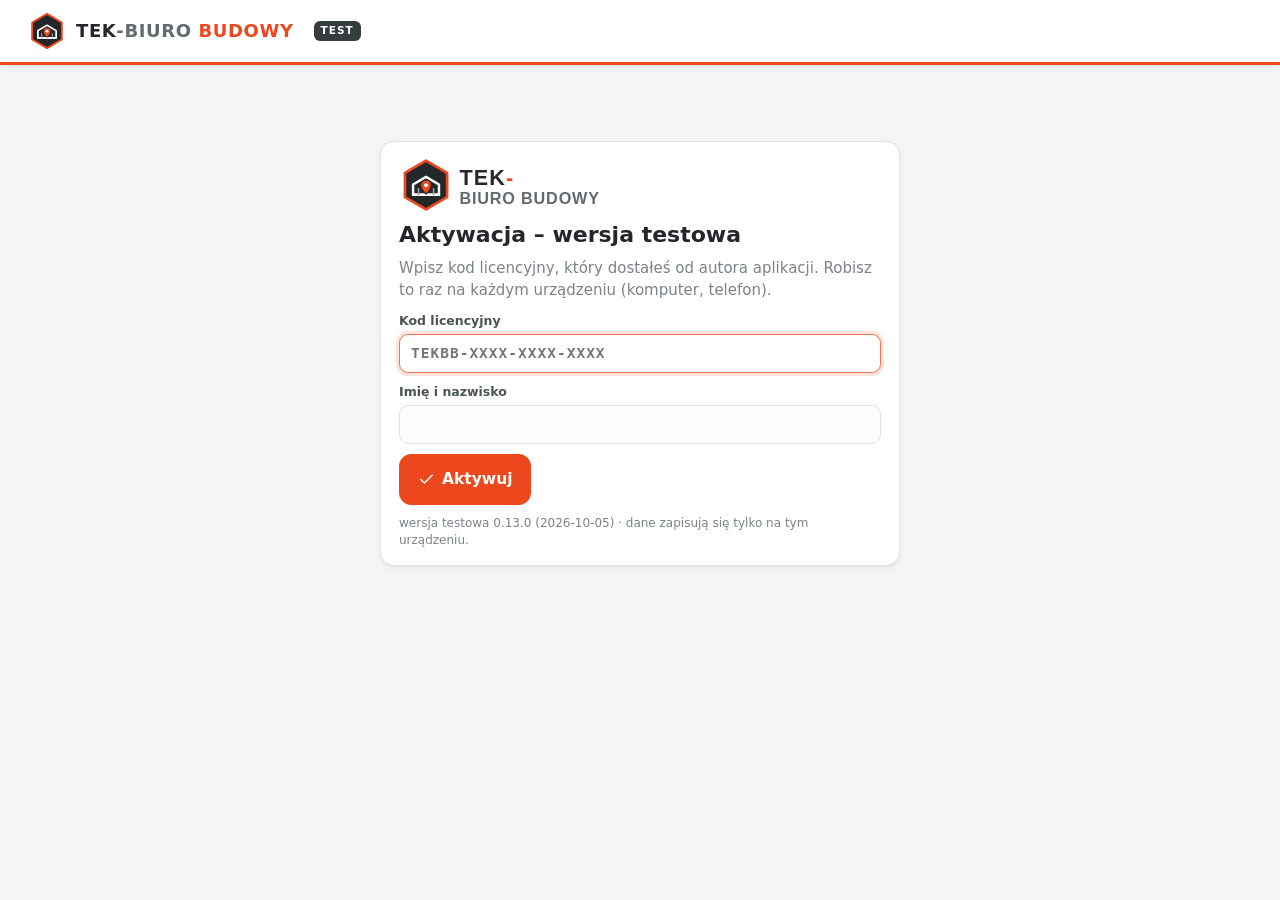
==== commit 3e1ac4fc: "Add files via upload" ====
--- a/index.html
+++ b/index.html
@@ -1,1537 +1,75 @@
 <!DOCTYPE html>
 <html lang="pl">
 <head>
-<meta charset="UTF-8">
-<meta name="viewport" content="width=device-width, initial-scale=1.0">
-<title>TEKTORIA — LISP do ZWCAD, kalkulatory wg Eurokodów i aplikacje dla kierownika budowy</title>
-<meta name="description" content="TEKTORIA — oprogramowanie dla inżynierów budownictwa: skrypty LISP do ZWCAD (profile stalowe, zestawienia stali), programy obliczeniowe TEK-CALC i TEK-SKARPA wg Eurokodów oraz aplikacje dla wykonawstwa w pilotażu: TEK-BIURO BUDOWY (uwagi na rzutach, raporty, narady), TEK-BHP (dokumentacja BHP podwykonawców) i TEK-AUDYTOR (audyt dokumentacji wspomagany przez AI).">
-<meta name="keywords" content="TEKTORIA, TEK-CALC, LISP ZWCAD, skrypt LISP profile stalowe, zestawienie stali Excel LISP, AutoLISP konstrukcje stalowe, ZWCAD Standard dodatek, darmowe LISP ZWCAD, kalkulator płyt żelbetowych, kalkulator tarcz żelbetowych, wymiarowanie płyty Eurokod, połączenia stalowe EC3, zestawienie obciążeń Eurokod, dobór śrub PN-EN 1993-1-8, program dla konstruktora, TEK-SKARPA, stateczność skarpy program, stateczność zbocza obliczenia, metoda Bishopa, metoda Spencera, równowaga graniczna skarpa, Eurokod 7 stateczność, aplikacja dla kierownika budowy, uwagi na rzutach, rejestr usterek budowa, raport dzienny z budowy, protokół robót zanikowych, dokumentacja BHP podwykonawców, IBWR, plan BIOZ, audyt dokumentacji budowlanej, anonimizacja PDF, weryfikacja projektu AI">
-<meta name="robots" content="index, follow">
-<link rel="canonical" href="https://tektoria.pl/">
-<link rel="icon" href="favicon.svg" type="image/svg+xml">
-<link rel="alternate icon" href="favicon.ico" sizes="32x32">
-<link rel="apple-touch-icon" href="img/apple-touch-icon.png">
-<meta name="theme-color" content="#0b1622">
-
-<meta property="og:type" content="website">
-<meta property="og:title" content="TEKTORIA — oprogramowanie dla inżynierów: CAD, obliczenia, biuro budowy">
-<meta property="og:description" content="Skrypty LISP do ZWCAD, programy obliczeniowe TEK-CALC i TEK-SKARPA oraz aplikacje dla wykonawstwa w pilotażu: TEK-BIURO BUDOWY, TEK-BHP i TEK-AUDYTOR. Pisane przez konstruktora z uprawnieniami.">
-<meta property="og:locale" content="pl_PL">
-<meta property="og:url" content="https://tektoria.pl/">
-<meta property="og:site_name" content="TEKTORIA">
-<meta property="og:image" content="https://tektoria.pl/img/og-tektoria.png">
-<meta property="og:image:width" content="1200">
-<meta property="og:image:height" content="630">
-<meta property="og:image:alt" content="Logo TEKTORIA w sześciokącie — oprogramowanie dla inżynierów, CAD i aplikacje dla projektantów i kierowników">
-<meta name="twitter:card" content="summary_large_image">
-
-<script type="application/ld+json">
-{
-  "@context": "https://schema.org",
-  "@graph": [
-    {
-      "@type": "Organization",
-      "name": "TEKTORIA",
-      "url": "https://tektoria.pl/",
-      "logo": "https://tektoria.pl/img/tektoria-znak.png",
-      "description": "Oprogramowanie dla inżynierów budownictwa: skrypty LISP do ZWCAD, programy obliczeniowe wg Eurokodów i aplikacje dla kierowników budów, tworzone przez inżyniera z uprawnieniami konstrukcyjno-budowlanymi bez ograniczeń.",
-      "areaServed": "PL"
-    },
-    {
-      "@type": "SoftwareApplication",
-      "name": "TEK-PROFIL — tek-profil.lsp",
-      "applicationCategory": "DesignApplication",
-      "operatingSystem": "ZWCAD 2022+",
-      "description": "Skrypt LISP do ZWCAD automatycznie wstawiający przekroje profili stalowych (IPN, IPE, HEA/HEB/HEM, UPN, kątowniki, rury, SHS, RHS) wraz z tabelką parametrów.",
-      "offers": { "@type": "Offer", "price": "219", "priceCurrency": "PLN", "availability": "https://schema.org/PreOrder", "url": "https://tektoria.pl/#zamow" }
-    },
-    {
-      "@type": "SoftwareApplication",
-      "name": "TEK-STAL — tek-stal.lsp",
-      "applicationCategory": "DesignApplication",
-      "operatingSystem": "ZWCAD 2022+",
-      "description": "Skrypt LISP do ZWCAD tworzący zestawienie profili stalowych z rysunku z eksportem do Excela.",
-      "offers": { "@type": "Offer", "price": "219", "priceCurrency": "PLN", "availability": "https://schema.org/PreOrder", "url": "https://tektoria.pl/#zamow" }
-    },
-    {
-      "@type": "SoftwareApplication",
-      "name": "TEK-CALC — kalkulatory konstrukcyjne",
-      "applicationCategory": "DesignApplication",
-      "operatingSystem": "Windows 10, Windows 11 (64-bit)",
-      "softwareVersion": "1.2",
-      "description": "Program na Windows z 10 modułami obliczeniowymi wg Eurokodów z załącznikami krajowymi: płyty żelbetowe (4 schematy statyczne, SGN i SGU), tarcze żelbetowe (strut-and-tie), połączenia stalowe wg PN-EN 1993-1-8, zestawienie obciążeń z eksportem do Excela, dobór śrub, kotew i krat pomostowych, temperatura krytyczna stali, katalogi materiałów, spis norm. Działa offline, licencja bezterminowa na jedno stanowisko.",
-      "offers": {
-        "@type": "AggregateOffer",
-        "priceCurrency": "PLN",
-        "lowPrice": "59",
-        "highPrice": "999",
-        "offerCount": "11",
-        "availability": "https://schema.org/PreOrder",
-        "url": "https://tektoria.pl/#zamow"
-      }
-    },
-    {
-      "@type": "SoftwareApplication",
-      "name": "TEK-SKARPA — stateczność skarp i zboczy",
-      "applicationCategory": "DesignApplication",
-      "operatingSystem": "Windows 10, Windows 11 (64-bit)",
-      "softwareVersion": "1.0.0",
-      "description": "Program na Windows do analizy stateczności skarp, wykopów i nasypów metodami równowagi granicznej (LEM) w przekroju 2D. Metody Fellenius, Bishop uproszczona, Janbu skorygowana i Spencer, kołowe powierzchnie poślizgu, przeszukiwanie siatki środków obrotu, warunki wodne (zwierciadło swobodne, linia piezometryczna, r_u), wzmocnienia, obciążenie naziomu, siła pseudostatyczna, tryb współczynników częściowych wg PN-EN 1997-1. Raport PDF i Word, eksport JSON i CSV. Wbudowana walidacja na zadaniu ACADS 1(a). Licencja bezterminowa, działa offline.",
-      "offers": { "@type": "Offer", "price": "699", "priceCurrency": "PLN", "availability": "https://schema.org/PreOrder", "url": "https://tektoria.pl/#zamow" }
-    },
-    {
-      "@type": "FAQPage",
-      "mainEntity": [
-        {
-          "@type": "Question",
-          "name": "Czy skrypty działają na ZWCAD Standard, bez wersji Professional?",
-          "acceptedAnswer": { "@type": "Answer", "text": "Tak. Oba skrypty to czysty LISP bez modułów binarnych (ARX/ZRX), dlatego działają już na ZWCAD Standard. Testowane na ZWCAD 2022 Standard, build 22.20_2023.10.12." }
-        },
-        {
-          "@type": "Question",
-          "name": "Czy skrypty zadziałają w AutoCAD lub innych programach CAD?",
-          "acceptedAnswer": { "@type": "Answer", "text": "Skrypty są pisane i testowane pod ZWCAD. Większość kodu to standardowy AutoLISP, ale poprawność działania gwarantuję wyłącznie w ZWCAD 2022 i nowszych." }
-        },
-        {
-          "@type": "Question",
-          "name": "Jak wygląda instalacja skryptu LISP w ZWCAD?",
-          "acceptedAnswer": { "@type": "Answer", "text": "Jeden plik .lsp wczytywany poleceniem APPLOAD. Do każdego skryptu dołączona jest instrukcja instalacji PDF krok po kroku, w tym dodanie do autostartu." }
-        },
-        {
-          "@type": "Question",
-          "name": "Czy eksport zestawienia stali wymaga zainstalowanego Excela?",
-          "acceptedAnswer": { "@type": "Answer", "text": "Eksport do Excela wymaga Microsoft Excel na tym samym komputerze (komunikacja przez COM, bez pośrednich plików CSV). Alternatywnie TEK-STAL wygeneruje tabelkę zestawienia bezpośrednio w rysunku CAD." }
-        },
-        {
-          "@type": "Question",
-          "name": "Czy plik LISP jest bezpieczny dla firmowego komputera?",
-          "acceptedAnswer": { "@type": "Answer", "text": "Kod to jawny, czytelny plik tekstowy .lsp — dział IT może go zweryfikować przed wdrożeniem. Skrypt nie łączy się z internetem i nie modyfikuje systemu." }
-        },
-        {
-          "@type": "Question",
-          "name": "Czym TEK-CALC i TEK-SKARPA różnią się od skryptów LISP i co trzeba mieć, żeby je uruchomić?",
-          "acceptedAnswer": { "@type": "Answer", "text": "Skrypty LISP działają wewnątrz ZWCAD. TEK-CALC i TEK-SKARPA to samodzielne programy na Windows 10 lub 11 w wersji 64-bit — nie potrzebują żadnego CAD-a ani licencji ZWCAD. Uruchamiasz plik .exe, bez instalatora i bez uprawnień administratora. TEK-CALC korzysta ze składnika Microsoft Edge WebView2, standardowo obecnego w systemie. Przy pierwszym uruchomieniu Windows może pokazać ostrzeżenie SmartScreen o nieznanym wydawcy — pliki nie mają jeszcze certyfikatu wydawcy." }
-        },
-        {
-          "@type": "Question",
-          "name": "Czy programy łączą się z internetem i co się dzieje z licencją, gdy zmienię komputer?",
-          "acceptedAnswer": { "@type": "Answer", "text": "Nie łączą się z internetem. Nie ma konta, logowania ani wysyłania danych projektowych — aktywacja i obliczenia działają w całości offline. Licencja jest bezterminowa i imienna, na jedno stanowisko; nie jest przypisana do sprzętu, więc po zmianie komputera albo konta Windows po prostu wczytujesz ten sam klucz jeszcze raz. Dane robocze i ustawienia zapisują się lokalnie na Twoim komputerze." }
-        },
-        {
-          "@type": "Question",
-          "name": "Czy wynik z programu mogę wstawić do projektu i kto odpowiada za obliczenia?",
-          "acceptedAnswer": { "@type": "Answer", "text": "Raport z programu (PDF, Word, arkusz) jest załącznikiem obliczeniowym do dokumentacji — tak samo jak wydruk z każdego innego programu. Odpowiedzialność za przyjęte założenia, dane wejściowe i interpretację wyników ponosi projektant wykonujący samodzielną funkcję techniczną, zgodnie z art. 20 Prawa budowlanego. Programy są narzędziem pomocniczym i nie zastępują osądu inżynierskiego ani rozpoznania geotechnicznego. Dlatego przy każdym wyniku podaję źródło algorytmu i punkt normy — żebyś mógł to sprawdzić, a nie przyjąć na wiarę." }
-        },
-        {
-          "@type": "Question",
-          "name": "Kiedy ruszy sprzedaż, jak zapłacę i czy dostanę fakturę?",
-          "acceptedAnswer": { "@type": "Answer", "text": "Sprzedaż jeszcze nie ruszyła — na tej stronie zbieram deklaracje zainteresowania i uruchomię ją, gdy zbierze się ich wystarczająco dużo. Do każdej osoby, która zostawiła zgłoszenie, napiszę wtedy z potwierdzoną ceną, sposobem płatności, dokumentem sprzedaży i regulaminem. Deklaracja z formularza nie jest zamówieniem, nie wiąże się z żadną płatnością i do niczego Cię nie zobowiązuje — na tym etapie nie zbieram nawet danych adresowych ani rozliczeniowych." }
-        },
-        {
-          "@type": "Question",
-          "name": "Czy mogę zrezygnować po zakupie?",
-          "acceptedAnswer": { "@type": "Answer", "text": "Kupując na firmę nie masz ustawowego prawa odstąpienia od umowy — przysługuje ono konsumentom. Jako konsument masz 14 dni na odstąpienie, ale przy treściach cyfrowych dostarczanych bez nośnika materialnego prawo to wygasa, jeżeli wyraźnie zgodzisz się na natychmiastowe dostarczenie pliku i potwierdzisz, że przyjmujesz do wiadomości utratę prawa odstąpienia (art. 38 ust. 1 pkt 13 ustawy o prawach konsumenta). Dlatego zależy mi, żebyś ocenił narzędzie przed zakupem, a nie po: darmowe skrypty LISP pobierzesz bez rejestracji i bez podawania e-maila, a zrzuty i film w tej ofercie pochodzą z rzeczywiście działających programów, bez retuszu. Pełne zasady opiszę w regulaminie i umowie licencyjnej udostępnianych przed uruchomieniem sprzedaży." }
-        },
-        {
-          "@type": "Question",
-          "name": "Co dostaję po zakupie i jak wygląda wsparcie?",
-          "acceptedAnswer": { "@type": "Answer", "text": "Plik programu albo skryptu, instrukcję instalacji, umowę licencyjną i imienny klucz licencyjny — wszystko pocztą elektroniczną, bez nośnika materialnego. Licencja jest bezterminowa, na jedno stanowisko, bez abonamentu. Usuwanie błędów w kupionej wersji jest po mojej stronie i nie wiąże się z dopłatą. Pytania techniczne kierujesz na kontakt@tektoria.pl — odpowiada ten sam człowiek, który napisał kod, a nie pierwsza linia wsparcia." }
-        },
-        {
-          "@type": "Question",
-          "name": "Czym są TEK-BIURO BUDOWY, TEK-BHP i TEK-AUDYTOR i dlaczego nie mają ceny?",
-          "acceptedAnswer": { "@type": "Answer", "text": "To aplikacje dla wykonawstwa: TEK-BIURO BUDOWY porządkuje uwagi z obchodów, narady, raporty dzienne, protokoły i terminy kontraktowe, TEK-BHP — dokumentację BHP podwykonawców, a TEK-AUDYTOR prowadzi przegląd dokumentacji budowlanej z pomocą AI: od zasłonięcia danych wrażliwych po raport z wagami uwag. Wszystkie są w fazie pilotażu: udostępniam je bez opłat do testów, a cenę i model licencji ustalę po pilotażu. Nie zastępują dziennika budowy, służby BHP, sprawdzenia projektu przez osobę z uprawnieniami ani obowiązków kierownika budowy — porządkują pracę i przygotowują dokumenty do weryfikacji." }
-        }
-      ]
-    }
-  ]
-}
-</script>
-
-<style>
-  /* ---------- fonty hostowane lokalnie (SIL OFL, pliki w /fonts) ----------
-     Powod: brak polaczenia z serwerami Google przy kazdym wejsciu = brak
-     przekazywania adresu IP odwiedzajacego podmiotowi trzeciemu (RODO). */
-  @font-face{font-family:'Space Grotesk';font-style:normal;font-weight:400;font-display:swap;
-    src:url('fonts/space-grotesk-latin-ext-400-normal.woff2') format('woff2');unicode-range:U+0100-02BA,U+02BD-02C5,U+02C7-02CC,U+02CE-02D7,U+02DD-02FF,U+0304,U+0308,U+0329,U+1D00-1DBF,U+1E00-1E9F,U+1EF2-1EFF,U+2020,U+20A0-20AB,U+20AD-20C0,U+2113,U+2C60-2C7F,U+A720-A7FF;}
-  @font-face{font-family:'Space Grotesk';font-style:normal;font-weight:400;font-display:swap;
-    src:url('fonts/space-grotesk-latin-400-normal.woff2') format('woff2');unicode-range:U+0000-00FF,U+0131,U+0152-0153,U+02BB-02BC,U+02C6,U+02DA,U+02DC,U+0304,U+0308,U+0329,U+2000-206F,U+20AC,U+2122,U+2191,U+2193,U+2212,U+2215,U+FEFF,U+FFFD;}
-  @font-face{font-family:'Space Grotesk';font-style:normal;font-weight:500;font-display:swap;
-    src:url('fonts/space-grotesk-latin-ext-500-normal.woff2') format('woff2');unicode-range:U+0100-02BA,U+02BD-02C5,U+02C7-02CC,U+02CE-02D7,U+02DD-02FF,U+0304,U+0308,U+0329,U+1D00-1DBF,U+1E00-1E9F,U+1EF2-1EFF,U+2020,U+20A0-20AB,U+20AD-20C0,U+2113,U+2C60-2C7F,U+A720-A7FF;}
-  @font-face{font-family:'Space Grotesk';font-style:normal;font-weight:500;font-display:swap;
-    src:url('fonts/space-grotesk-latin-500-normal.woff2') format('woff2');unicode-range:U+0000-00FF,U+0131,U+0152-0153,U+02BB-02BC,U+02C6,U+02DA,U+02DC,U+0304,U+0308,U+0329,U+2000-206F,U+20AC,U+2122,U+2191,U+2193,U+2212,U+2215,U+FEFF,U+FFFD;}
-  @font-face{font-family:'Space Grotesk';font-style:normal;font-weight:600;font-display:swap;
-    src:url('fonts/space-grotesk-latin-ext-600-normal.woff2') format('woff2');unicode-range:U+0100-02BA,U+02BD-02C5,U+02C7-02CC,U+02CE-02D7,U+02DD-02FF,U+0304,U+0308,U+0329,U+1D00-1DBF,U+1E00-1E9F,U+1EF2-1EFF,U+2020,U+20A0-20AB,U+20AD-20C0,U+2113,U+2C60-2C7F,U+A720-A7FF;}
-  @font-face{font-family:'Space Grotesk';font-style:normal;font-weight:600;font-display:swap;
-    src:url('fonts/space-grotesk-latin-600-normal.woff2') format('woff2');unicode-range:U+0000-00FF,U+0131,U+0152-0153,U+02BB-02BC,U+02C6,U+02DA,U+02DC,U+0304,U+0308,U+0329,U+2000-206F,U+20AC,U+2122,U+2191,U+2193,U+2212,U+2215,U+FEFF,U+FFFD;}
-  @font-face{font-family:'Space Grotesk';font-style:normal;font-weight:700;font-display:swap;
-    src:url('fonts/space-grotesk-latin-ext-700-normal.woff2') format('woff2');unicode-range:U+0100-02BA,U+02BD-02C5,U+02C7-02CC,U+02CE-02D7,U+02DD-02FF,U+0304,U+0308,U+0329,U+1D00-1DBF,U+1E00-1E9F,U+1EF2-1EFF,U+2020,U+20A0-20AB,U+20AD-20C0,U+2113,U+2C60-2C7F,U+A720-A7FF;}
-  @font-face{font-family:'Space Grotesk';font-style:normal;font-weight:700;font-display:swap;
-    src:url('fonts/space-grotesk-latin-700-normal.woff2') format('woff2');unicode-range:U+0000-00FF,U+0131,U+0152-0153,U+02BB-02BC,U+02C6,U+02DA,U+02DC,U+0304,U+0308,U+0329,U+2000-206F,U+20AC,U+2122,U+2191,U+2193,U+2212,U+2215,U+FEFF,U+FFFD;}
-  @font-face{font-family:'JetBrains Mono';font-style:normal;font-weight:400;font-display:swap;
-    src:url('fonts/jetbrains-mono-latin-ext-400-normal.woff2') format('woff2');unicode-range:U+0100-02BA,U+02BD-02C5,U+02C7-02CC,U+02CE-02D7,U+02DD-02FF,U+0304,U+0308,U+0329,U+1D00-1DBF,U+1E00-1E9F,U+1EF2-1EFF,U+2020,U+20A0-20AB,U+20AD-20C0,U+2113,U+2C60-2C7F,U+A720-A7FF;}
-  @font-face{font-family:'JetBrains Mono';font-style:normal;font-weight:400;font-display:swap;
-    src:url('fonts/jetbrains-mono-latin-400-normal.woff2') format('woff2');unicode-range:U+0000-00FF,U+0131,U+0152-0153,U+02BB-02BC,U+02C6,U+02DA,U+02DC,U+0304,U+0308,U+0329,U+2000-206F,U+20AC,U+2122,U+2191,U+2193,U+2212,U+2215,U+FEFF,U+FFFD;}
-  @font-face{font-family:'JetBrains Mono';font-style:normal;font-weight:500;font-display:swap;
-    src:url('fonts/jetbrains-mono-latin-ext-500-normal.woff2') format('woff2');unicode-range:U+0100-02BA,U+02BD-02C5,U+02C7-02CC,U+02CE-02D7,U+02DD-02FF,U+0304,U+0308,U+0329,U+1D00-1DBF,U+1E00-1E9F,U+1EF2-1EFF,U+2020,U+20A0-20AB,U+20AD-20C0,U+2113,U+2C60-2C7F,U+A720-A7FF;}
-  @font-face{font-family:'JetBrains Mono';font-style:normal;font-weight:500;font-display:swap;
-    src:url('fonts/jetbrains-mono-latin-500-normal.woff2') format('woff2');unicode-range:U+0000-00FF,U+0131,U+0152-0153,U+02BB-02BC,U+02C6,U+02DA,U+02DC,U+0304,U+0308,U+0329,U+2000-206F,U+20AC,U+2122,U+2191,U+2193,U+2212,U+2215,U+FEFF,U+FFFD;}
-  @font-face{font-family:'JetBrains Mono';font-style:normal;font-weight:700;font-display:swap;
-    src:url('fonts/jetbrains-mono-latin-ext-700-normal.woff2') format('woff2');unicode-range:U+0100-02BA,U+02BD-02C5,U+02C7-02CC,U+02CE-02D7,U+02DD-02FF,U+0304,U+0308,U+0329,U+1D00-1DBF,U+1E00-1E9F,U+1EF2-1EFF,U+2020,U+20A0-20AB,U+20AD-20C0,U+2113,U+2C60-2C7F,U+A720-A7FF;}
-  @font-face{font-family:'JetBrains Mono';font-style:normal;font-weight:700;font-display:swap;
-    src:url('fonts/jetbrains-mono-latin-700-normal.woff2') format('woff2');unicode-range:U+0000-00FF,U+0131,U+0152-0153,U+02BB-02BC,U+02C6,U+02DA,U+02DC,U+0304,U+0308,U+0329,U+2000-206F,U+20AC,U+2122,U+2191,U+2193,U+2212,U+2215,U+FEFF,U+FFFD;}
-
-
-  :root{
-    --bg:#0a1016;
-    --bg2:#0d151d;
-    --panel:#101b25;
-    --panel-line:#1d2f3e;
-    --grid:rgba(72,132,182,.09);
-    --txt:#d7e3ec;
-    --txt-dim:#8ba3b5;
-    --cyan:#22c3e6;        /* cyjan z logo TEKTORIA v4 (28.09.2026) */
-    --cyan-dim:#1a8fad;
-    --amber:#ffb24d;
-    --orange:#ff6b35;
-    --green:#7be07b;
-    --sel-blue:#2c76b8;
-    --radius:3px;
-  }
-  *{box-sizing:border-box;}
-  html{scroll-behavior:smooth;}
-  body{
-    margin:0;
-    background:var(--bg);
-    color:var(--txt);
-    font-family:'Space Grotesk',sans-serif;
-    line-height:1.6;
-    -webkit-font-smoothing:antialiased;
-  }
-  h1,h2,h3{margin:0;letter-spacing:-0.01em;}
-  code,.mono{font-family:'JetBrains Mono',monospace;}
-  a{color:var(--cyan);}
-  ::selection{background:var(--sel-blue);color:#fff;}
-
-  .cadgrid{
-    background-image:
-      linear-gradient(var(--grid) 1px, transparent 1px),
-      linear-gradient(90deg, var(--grid) 1px, transparent 1px);
-    background-size:34px 34px;
-  }
-
-  /* ---------- topbar ---------- */
-  header.top{
-    position:sticky;top:0;z-index:50;
-    background:rgba(10,16,22,.92);
-    backdrop-filter:blur(6px);
-    border-bottom:1px solid var(--panel-line);
-    display:flex;align-items:center;justify-content:space-between;
-    padding:14px 26px;
-  }
-  .brand{display:flex;align-items:center;gap:14px;text-decoration:none;color:inherit;}
-  .brand .logo{display:block;height:32px;width:auto;}
-  .brand .tag{font-family:'JetBrains Mono',monospace;font-size:.62rem;color:var(--txt-dim);letter-spacing:.1em;
-    border-left:1px solid var(--panel-line);padding-left:14px;line-height:1.35;white-space:nowrap;}
-  @media(max-width:1480px){.brand .tag{display:none;}}
-  header.top nav{display:flex;align-items:center;gap:4px;}
-  header.top nav a{
-    color:var(--txt-dim);text-decoration:none;
-    font-family:'JetBrains Mono',monospace;font-size:.74rem;letter-spacing:.04em;
-    padding:7px 12px;border-radius:3px;
-  }
-  header.top nav a:hover{color:var(--cyan);background:rgba(34,195,230,.07);}
-  header.top nav a.cta{
-    border:1px solid var(--orange);color:var(--orange);margin-left:8px;
-  }
-  header.top nav a.cta:hover{background:var(--orange);color:#0a1016;}
-  @media(max-width:1160px){header.top nav a:not(.cta){display:none;}}
-
-  /* ---------- hero: fake ZWCAD viewport ---------- */
-  .hero{padding:64px 24px 40px;position:relative;overflow:hidden;}
-  .hero-inner{max-width:1080px;margin:0 auto;display:grid;grid-template-columns:1fr 1fr;gap:44px;align-items:center;}
-  @media(max-width:920px){.hero-inner{grid-template-columns:1fr;}}
-  .hero h1{
-    font-size:clamp(1.9rem,4.4vw,3rem);
-    font-weight:700;line-height:1.1;
-  }
-  .hero h1 .hl{color:var(--cyan);}
-  .hero h1 .strike{color:var(--txt-dim);text-decoration:line-through;text-decoration-color:var(--orange);text-decoration-thickness:3px;}
-  .hero p.lead{color:var(--txt-dim);font-size:1.08rem;max-width:48ch;margin-top:20px;}
-  .hero .ctas{margin-top:30px;display:flex;gap:14px;flex-wrap:wrap;}
-  .btn{
-    display:inline-block;font-family:'JetBrains Mono',monospace;font-size:.82rem;
-    padding:13px 24px;border-radius:var(--radius);text-decoration:none;
-    border:1.5px solid transparent;cursor:pointer;transition:all .15s ease;
-  }
-  .btn-primary{background:var(--orange);color:#0a1016;font-weight:700;}
-  .btn-primary:hover{background:#ff8556;transform:translateY(-2px);box-shadow:0 6px 22px rgba(255,107,53,.28);}
-  .btn-ghost{color:var(--cyan);border-color:var(--cyan-dim);}
-  .btn-ghost:hover{border-color:var(--cyan);background:rgba(34,195,230,.08);}
-  .hero-badges{
-    margin-top:34px;display:flex;gap:20px;flex-wrap:wrap;
-    font-family:'JetBrains Mono',monospace;font-size:.7rem;color:var(--txt-dim);
-  }
-  .hero-badges span::before{content:"▸ ";color:var(--cyan);}
-
-  /* fake CAD window */
-  .cadwin{
-    border:1px solid var(--panel-line);border-radius:6px;overflow:hidden;
-    background:var(--bg2);box-shadow:0 24px 60px rgba(0,0,0,.5);
-  }
-  .cadwin .bar{
-    display:flex;align-items:center;gap:8px;
-    background:#131f2a;padding:8px 12px;border-bottom:1px solid var(--panel-line);
-    font-family:'JetBrains Mono',monospace;font-size:.68rem;color:var(--txt-dim);
-  }
-  .cadwin .bar .dot{width:9px;height:9px;border-radius:50%;background:#22384a;}
-  .cadwin .bar .dot.r{background:#e0564d;}
-  .cadwin .bar .dot.y{background:#e0a53f;}
-  .cadwin .bar .dot.g{background:#4fbf6b;}
-  .cadwin .bar .ttl{margin-left:6px;}
-  .cadwin .viewport{
-    position:relative;aspect-ratio:4/3.1;
-    background-image:
-      linear-gradient(var(--grid) 1px, transparent 1px),
-      linear-gradient(90deg, var(--grid) 1px, transparent 1px);
-    background-size:26px 26px;background-color:#0b141c;
-  }
-  .cadwin .ucs{position:absolute;left:10px;bottom:10px;opacity:.7;}
-  .cadwin .cross{position:absolute;pointer-events:none;opacity:.35;}
-  .cadwin .cmdline{
-    background:#0a1219;border-top:1px solid var(--panel-line);
-    padding:9px 12px;font-family:'JetBrains Mono',monospace;font-size:.76rem;
-    color:var(--green);min-height:56px;
-  }
-  .cmdline .hist{color:#5d7788;font-size:.68rem;line-height:1.5;}
-  .cmdline .cur .prompt{color:var(--txt-dim);}
-  .cmdline .caret{
-    display:inline-block;width:8px;height:14px;background:var(--green);
-    vertical-align:-2px;animation:blink 1s steps(1) infinite;
-  }
-  @keyframes blink{50%{opacity:0;}}
-
-  #hebDraw path.steel{
-    stroke:var(--cyan);stroke-width:2;fill:none;
-    stroke-linejoin:round;
-  }
-  #hebDraw .axis{stroke:var(--orange);stroke-width:1;stroke-dasharray:10 4 2 4;opacity:0;}
-  #hebDraw .dim{stroke:#6f93ad;stroke-width:1;opacity:0;}
-  #hebDraw text{font-family:'JetBrains Mono',monospace;font-size:11px;fill:#9fc0d6;opacity:0;}
-  #hebDraw .dimshow{transition:opacity .5s;}
-  #paramTbl{
-    position:absolute;right:12px;top:12px;
-    background:rgba(13,21,29,.94);border:1px solid var(--panel-line);border-radius:3px;
-    font-family:'JetBrains Mono',monospace;font-size:.62rem;color:var(--txt-dim);
-    padding:8px 10px;opacity:0;transform:translateY(-6px);transition:all .6s ease;
-  }
-  #paramTbl.show{opacity:1;transform:translateY(0);}
-  #paramTbl .h{color:var(--cyan);font-weight:700;margin-bottom:3px;}
-  #paramTbl td{padding:1px 6px 1px 0;}
-  #paramTbl td:last-child{color:var(--txt);text-align:right;}
-
-  /* ---------- stats strip ---------- */
-  .stats{border-top:1px solid var(--panel-line);border-bottom:1px solid var(--panel-line);background:var(--bg2);}
-  .stats .wrap{
-    max-width:1080px;margin:0 auto;padding:28px 24px;
-    display:grid;grid-template-columns:repeat(4,1fr);gap:22px;
-  }
-  @media(max-width:820px){.stats .wrap{grid-template-columns:repeat(2,1fr);}}
-  .stat .n{font-family:'JetBrains Mono',monospace;font-size:1.7rem;font-weight:700;color:var(--cyan);}
-  .stat .l{font-size:.82rem;color:var(--txt-dim);margin-top:2px;}
-
-  /* ---------- sections ---------- */
-  section{padding:78px 24px;}
-  .wrap{max-width:1080px;margin:0 auto;}
-  .eyebrow{
-    font-family:'JetBrains Mono',monospace;font-size:.7rem;letter-spacing:.16em;
-    text-transform:uppercase;color:var(--orange);
-  }
-  .eyebrow::before{content:"// ";color:var(--txt-dim);}
-  h2.sec{font-size:clamp(1.55rem,3.2vw,2.2rem);margin-top:10px;max-width:24ch;}
-  p.sec-lead{color:var(--txt-dim);max-width:60ch;margin-top:14px;}
-
-  /* reveal on scroll */
-  .rv{opacity:0;transform:translateY(22px);transition:opacity .7s ease,transform .7s ease;}
-  .rv.in{opacity:1;transform:none;}
-
-  /* ---------- product layout ---------- */
-  .prod{
-    display:grid;grid-template-columns:1.05fr .95fr;gap:40px;align-items:start;
-    margin-top:44px;
-  }
-  @media(max-width:880px){.prod{grid-template-columns:1fr;}}
-  .prod .cmd-chip,.pc-body .cmd-chip{
-    display:inline-block;font-family:'JetBrains Mono',monospace;font-size:.7rem;
-    background:#0a1219;border:1px solid var(--panel-line);color:var(--green);
-    padding:4px 10px;border-radius:3px;margin-bottom:14px;
-  }
-  .prod h3{font-size:1.5rem;}
-  .pc-body .cmd-chip{align-self:flex-start;}
-  .prod .file,.pc-body .file{font-family:'JetBrains Mono',monospace;font-size:.74rem;color:var(--txt-dim);margin-top:4px;}
-  .prod p.desc{color:var(--txt-dim);margin-top:16px;}
-  ul.feats{list-style:none;padding:0;margin:20px 0 0;}
-  ul.feats li{
-    padding:9px 0 9px 26px;position:relative;font-size:.94rem;
-    border-bottom:1px dashed var(--panel-line);
-  }
-  ul.feats li::before{
-    content:"＋";position:absolute;left:0;color:var(--cyan);
-    font-family:'JetBrains Mono',monospace;
-  }
-  .priceline{
-    display:flex;align-items:center;gap:18px;margin-top:26px;flex-wrap:wrap;
-  }
-  .priceline .price{
-    font-family:'JetBrains Mono',monospace;font-size:1.7rem;font-weight:700;color:var(--amber);
-  }
-  .priceline .price small{font-size:.66rem;color:var(--txt-dim);display:block;font-weight:400;}
-  .doc-links{display:flex;gap:10px;flex-wrap:wrap;margin-top:20px;}
-  .doc-soon{color:var(--txt-dim);opacity:.75;border-style:dashed;cursor:default;}
-  .doc-link{
-    font-family:'JetBrains Mono',monospace;font-size:.72rem;
-    padding:8px 12px;border:1px solid var(--panel-line);border-radius:3px;
-    color:var(--txt-dim);text-decoration:none;background:var(--bg2);
-  }
-  .doc-link:hover{border-color:var(--cyan);color:var(--cyan);}
-  .compat{
-    font-family:'JetBrains Mono',monospace;font-size:.68rem;color:var(--green);
-    margin-top:18px;
-  }
-  .compat::before{content:"✓ ";}
-
-  /* ---------- TEK-CALC: wideo + cennik modułowy ---------- */
-  .calc-video{margin-top:40px;border:1px solid var(--panel-line);border-radius:6px;
-    background:#0b141c;overflow:hidden;}
-  .calc-video video{display:block;width:100%;height:auto;background:#0b141c;}
-  .calc-video .vcap{
-    font-family:'JetBrains Mono',monospace;font-size:.7rem;color:var(--txt-dim);
-    padding:9px 12px;background:#0d1620;border-top:1px solid var(--panel-line);
-  }
-  .modprice{margin-top:46px;border:1px solid var(--panel-line);border-radius:6px;
-    background:var(--bg2);overflow:hidden;}
-  .modprice .mp-head{
-    display:flex;align-items:baseline;justify-content:space-between;gap:14px;flex-wrap:wrap;
-    padding:16px 18px;border-bottom:1px solid var(--panel-line);background:var(--panel);
-  }
-  .modprice .mp-head h3{font-size:1.12rem;}
-  .modprice .mp-head span{font-family:'JetBrains Mono',monospace;font-size:.72rem;color:var(--txt-dim);}
-  .mp-row{
-    display:grid;grid-template-columns:minmax(0,1.15fr) minmax(0,1.5fr) auto;
-    gap:14px;align-items:baseline;padding:11px 18px;
-    border-bottom:1px dashed var(--panel-line);font-size:.9rem;
-  }
-  .mp-row:last-child{border-bottom:none;}
-  .mp-row .mp-n{font-weight:600;}
-  .mp-row .mp-d{color:var(--txt-dim);font-size:.83rem;}
-  .mp-row .mp-p{font-family:'JetBrains Mono',monospace;color:var(--amber);
-    font-size:.92rem;font-weight:700;text-align:right;white-space:nowrap;}
-  .mp-sum{
-    display:flex;justify-content:space-between;gap:14px;flex-wrap:wrap;
-    padding:13px 18px;background:var(--panel);border-top:1px solid var(--panel-line);
-    font-family:'JetBrains Mono',monospace;font-size:.8rem;color:var(--txt-dim);
-  }
-  .mp-sum b{color:var(--txt);}
-  .modprice.limits .mp-row{grid-template-columns:minmax(0,1.05fr) minmax(0,2fr);}
-  @media(max-width:720px){
-    .mp-row{grid-template-columns:1fr auto;}
-    .modprice.limits .mp-row{grid-template-columns:1fr;}
-    .mp-row .mp-d{grid-column:1 / -1;}
-  }
-
-  /* frame player (screeny) */
-  .frame-player{border:1px solid var(--panel-line);border-radius:6px;background:var(--bg2);overflow:hidden;}
-  .fp-stage{position:relative;aspect-ratio:16/9;background:#0b141c;overflow:hidden;}
-  .fp-img{position:absolute;inset:0;width:100%;height:100%;object-fit:contain;background:#0b141c;opacity:0;transition:opacity .35s;}
-  .fp-placeholder-frame{
-    position:absolute;inset:0;display:flex;flex-direction:column;align-items:center;justify-content:center;gap:8px;
-    background:repeating-linear-gradient(135deg, rgba(72,132,182,.06) 0 12px, transparent 12px 24px),#0b141c;
-    color:var(--txt-dim);font-family:'JetBrains Mono',monospace;font-size:.8rem;text-align:center;padding:0 24px;
-    opacity:0;transition:opacity .35s;
-  }
-  .fp-placeholder-frame .n{font-size:1.7rem;font-weight:700;color:var(--orange);}
-  .fp-caption{
-    position:absolute;left:0;right:0;bottom:0;padding:10px 14px 12px;
-    background:linear-gradient(0deg, rgba(11,20,28,.97) 0%, rgba(11,20,28,.93) 58%, rgba(11,20,28,0) 100%);
-    color:var(--txt);font-family:'JetBrains Mono',monospace;font-size:.72rem;
-  }
-  .fp-progress{position:absolute;top:0;left:0;right:0;display:flex;gap:3px;padding:8px 10px 0;}
-  .fp-progress .seg{flex:1;height:3px;background:rgba(215,227,236,.18);border-radius:2px;overflow:hidden;}
-  .fp-progress .seg i{display:block;height:100%;width:0%;background:var(--orange);}
-  .fp-progress .seg.done i{width:100%;}
-  .fp-controls{display:flex;align-items:center;justify-content:space-between;padding:8px 12px;background:#0d1620;}
-  .fp-controls button{
-    background:transparent;border:1px solid var(--panel-line);color:var(--txt-dim);
-    font-family:'JetBrains Mono',monospace;font-size:.74rem;border-radius:3px;padding:5px 11px;cursor:pointer;
-  }
-  .fp-controls button:hover{border-color:var(--cyan);color:var(--cyan);}
-  .fp-frame-idx{font-family:'JetBrains Mono',monospace;font-size:.68rem;color:var(--txt-dim);}
-  .media-note{
-    margin-top:10px;font-family:'JetBrains Mono',monospace;font-size:.66rem;color:#5d7788;
-  }
-
-  /* ---------- bundle ---------- */
-  .bundle{
-    margin-top:70px;border:1px solid var(--cyan-dim);border-radius:6px;
-    background:linear-gradient(135deg, #0d1a20, #0f2231);
-    padding:38px 34px;display:flex;justify-content:space-between;align-items:center;gap:26px;flex-wrap:wrap;
-    position:relative;overflow:hidden;
-  }
-  .bundle::after{
-    content:"";position:absolute;right:-60px;top:-60px;width:220px;height:220px;
-    border:1px dashed rgba(34,195,230,.25);border-radius:50%;
-  }
-  .bundle .save{
-    display:inline-block;font-family:'JetBrains Mono',monospace;font-size:.7rem;
-    color:#0a1016;background:var(--cyan);padding:3px 10px;border-radius:3px;font-weight:700;
-  }
-  .bundle h3{font-size:1.4rem;margin-top:12px;}
-  .bundle p{color:var(--txt-dim);max-width:46ch;margin-top:8px;font-size:.94rem;}
-  .bundle .bprice{font-family:'JetBrains Mono',monospace;font-size:2rem;font-weight:700;color:var(--amber);}
-  .bundle .bprice small{display:block;font-size:.68rem;color:var(--txt-dim);font-weight:400;}
-
-  /* ---------- darmowe lispy ---------- */
-  .freegrid{
-    display:grid;grid-template-columns:repeat(auto-fit,minmax(250px,1fr));
-    gap:16px;margin-top:40px;
-  }
-  .freecard{
-    border:1px solid var(--panel-line);border-radius:6px;background:var(--bg2);
-    padding:22px;display:flex;flex-direction:column;gap:10px;
-  }
-  .freecard .fname{font-family:'JetBrains Mono',monospace;font-size:.78rem;color:var(--green);}
-  .freecard h3{font-size:1.05rem;}
-  .freecard p{color:var(--txt-dim);font-size:.88rem;margin:0;flex:1;}
-  .freecard .dl{
-    display:inline-flex;align-items:center;gap:8px;align-self:flex-start;
-    font-family:'JetBrains Mono',monospace;font-size:.76rem;
-    color:var(--cyan);text-decoration:none;
-    border:1px solid var(--cyan-dim);border-radius:3px;padding:9px 14px;
-    transition:all .15s;
-  }
-  .freecard .dl:hover{background:rgba(34,195,230,.1);border-color:var(--cyan);}
-  .free-note{
-    margin-top:22px;font-size:.84rem;color:var(--txt-dim);max-width:70ch;
-  }
-
-  /* ---------- FAQ ---------- */
-  .faq{max-width:760px;margin:40px auto 0;}
-  .faq details{
-    border:1px solid var(--panel-line);border-radius:4px;background:var(--bg2);
-    margin-bottom:10px;overflow:hidden;
-  }
-  .faq summary{
-    cursor:pointer;padding:16px 18px;font-weight:500;list-style:none;
-    display:flex;justify-content:space-between;align-items:center;gap:12px;
-  }
-  .faq summary::-webkit-details-marker{display:none;}
-  .faq summary::after{
-    content:"+";font-family:'JetBrains Mono',monospace;color:var(--cyan);font-size:1.1rem;flex:0 0 auto;
-  }
-  .faq details[open] summary::after{content:"–";}
-  .faq .a{padding:0 18px 16px;color:var(--txt-dim);font-size:.93rem;}
-
-  /* ---------- form ---------- */
-  .order-sec{background:var(--bg2);border-top:1px solid var(--panel-line);}
-  form.order{
-    background:var(--panel);border:1px solid var(--panel-line);border-radius:6px;
-    padding:34px;margin-top:34px;max-width:680px;
-  }
-  .form-row{margin-bottom:20px;}
-  .form-row label{
-    display:block;font-family:'JetBrains Mono',monospace;font-size:.7rem;
-    letter-spacing:.06em;text-transform:uppercase;color:var(--txt-dim);margin-bottom:7px;
-  }
-  .form-row input[type=text],
-  .form-row input[type=email],
-  .form-row textarea{
-    width:100%;padding:12px;border:1px solid var(--panel-line);border-radius:3px;
-    background:#0b141c;color:var(--txt);font-family:'Space Grotesk',sans-serif;font-size:.96rem;
-  }
-  .form-row input:focus,.form-row textarea:focus{outline:none;border-color:var(--cyan);}
-  .form-row textarea{min-height:90px;resize:vertical;}
-  .checks{display:flex;flex-direction:column;gap:10px;}
-  .check-item{
-    display:flex;align-items:center;gap:12px;padding:12px;cursor:pointer;
-    border:1px solid var(--panel-line);border-radius:3px;background:#0b141c;transition:border-color .15s;
-  }
-  .check-item:hover{border-color:var(--cyan-dim);}
-  .check-item input{accent-color:var(--orange);width:16px;height:16px;}
-  .ci-name{font-family:'JetBrains Mono',monospace;font-size:.84rem;}
-  .ci-price{margin-left:auto;font-family:'JetBrains Mono',monospace;font-size:.8rem;color:var(--amber);}
-  .form-note{font-size:.8rem;color:var(--txt-dim);margin:-4px 0 22px;}
-  .form-note.rodo{font-size:.74rem;line-height:1.6;margin-top:-14px;padding-top:14px;border-top:1px solid var(--panel-line);}
-  .form-note a{color:var(--cyan);}
-  .check-consent{align-items:flex-start;}
-  .check-consent input{margin-top:3px;flex-shrink:0;}
-  .check-consent .ci-name{font-family:'Space Grotesk',system-ui,sans-serif;font-size:.85rem;line-height:1.55;text-transform:none;letter-spacing:normal;color:var(--txt);}
-  .form-status{font-family:'JetBrains Mono',monospace;font-size:.76rem;margin-left:14px;}
-
-  footer{
-    border-top:1px solid var(--panel-line);padding:36px 24px;
-    font-family:'JetBrains Mono',monospace;font-size:.72rem;color:var(--txt-dim);
-  }
-  footer .wrap{display:flex;justify-content:space-between;flex-wrap:wrap;gap:12px;}
-  footer .fcontact{flex-basis:100%;padding-top:10px;}
-  footer .fcontact a{color:var(--cyan);text-decoration:none;border-bottom:1px solid var(--cyan-dim);}
-  footer .fcontact a:hover{border-bottom-color:var(--cyan);}
-  footer .fauthor{flex-basis:100%;padding-top:14px;margin-top:2px;border-top:1px solid var(--panel-line);}
-  footer .fauthor a{color:var(--txt-dim);text-decoration:none;border-bottom:1px solid var(--panel-line);}
-  footer .fauthor a:hover{color:var(--cyan);border-bottom-color:var(--cyan);}
-
-  /* ---------- linia 3: aplikacje dla biura budowy (pilotaż) ---------- */
-  .duo{display:grid;grid-template-columns:repeat(3,1fr);gap:22px;margin-top:40px;}
-  @media(max-width:1240px){.duo{grid-template-columns:1fr 1fr;}}
-  @media(max-width:900px){.duo{grid-template-columns:1fr;}}
-  .wrap.wide{max-width:1340px;}
-  .pcard{border:1px solid var(--panel-line);border-radius:6px;background:var(--bg);overflow:hidden;
-    display:flex;flex-direction:column;scroll-margin-top:80px;}
-  .pcard .calc-video{margin-top:0;border:none;border-bottom:1px solid var(--panel-line);border-radius:0;}
-  .pc-body{padding:22px 22px 24px;display:flex;flex-direction:column;flex:1;}
-  .pc-body h3{font-size:1.4rem;}
-  .pc-body ul.feats{flex:1;}
-  .pc-body ul.feats li{font-size:.9rem;}
-  .pilot-tag{display:inline-block;font-family:'JetBrains Mono',monospace;font-size:.64rem;font-weight:700;
-    letter-spacing:.08em;color:#0a1016;background:var(--orange);padding:2px 8px;border-radius:3px;
-    vertical-align:middle;margin-left:8px;}
-  .pstatus{margin-top:18px;font-family:'JetBrains Mono',monospace;font-size:.72rem;color:var(--txt-dim);
-    border-top:1px solid var(--panel-line);padding-top:14px;}
-  .pstatus b{color:var(--amber);font-weight:500;}
-  .pc-ctas{display:flex;gap:10px;flex-wrap:wrap;margin-top:16px;}
-  .pc-ctas .btn{padding:11px 18px;}
-
-  .setup-note{
-    padding:12px 24px;background:#2b230b;border-bottom:1px solid #6d5a1c;
-    font-family:'JetBrains Mono',monospace;font-size:.72rem;color:#e8cf7a;
-  }
-
-  @media (prefers-reduced-motion: reduce){
-    .rv{opacity:1;transform:none;transition:none;}
-  }
-</style>
+<meta charset="utf-8">
+<meta name="viewport" content="width=device-width,initial-scale=1,viewport-fit=cover">
+<meta name="theme-color" content="#ED471D">
+<title>TEK-BIURO BUDOWY</title>
+<link rel="icon" href="assets/logo-tek.svg" type="image/svg+xml">
+<link rel="manifest" href="manifest.webmanifest">
+<link rel="apple-touch-icon" href="assets/icon-192.png">
+<meta name="apple-mobile-web-app-capable" content="yes">
+<meta name="robots" content="noindex,nofollow">
+<link rel="stylesheet" href="css/style.css">
 </head>
 <body>
+<header class="topbar">
+  <button class="brand" id="brandBtn" title="Pulpit">
+    <img src="assets/logo-tek.svg" alt="">
+    <span class="word"><b>TEK</b>-BIURO <em>BUDOWY</em></span>
+  </button>
+  <span class="testbadge" title="Wersja testowa – uwagi zgłaszaj przyciskiem w pasku">TEST</span>
+  <nav class="crumbs" id="crumbs"></nav>
+  <div class="spacer"></div>
+  <div class="tb-proj" id="projSel"></div>
+  <div class="tb-user" id="userSel"></div>
+  <div id="pilotBadge"></div>
+  <button class="sync hidden" id="cloudBtn" title="Synchronizacja z chmurą"><span class="dot"></span><span>chmura</span></button>
+  <button class="sync" id="syncBtn" title="Zapis danych i kopie"><span class="dot"></span><span id="syncTxt">zapis lokalny</span></button>
+</header>
+<main class="main" id="view"></main>
+<nav class="bottomnav" id="bottomnav"></nav>
+<div class="toasts" id="toasts"></div>
+<div id="printArea" aria-hidden="true"></div>
 
-
-
-<header class="top">
-  <a class="brand" href="#" aria-label="TEKTORIA — początek strony">
-    <img class="logo" src="img/tektoria-logo-poziome_ciemne-tlo.svg" alt="TEKTORIA" width="126" height="32">
-    <span class="tag">CAD · APLIKACJE DLA PROJEKTANTÓW I KIEROWNIKÓW</span>
-  </a>
-  <nav>
-    <a href="#profil">TEK-PROFIL</a>
-    <a href="#stalja">TEK-STAL</a>
-    <a href="#calc">TEK-CALC</a>
-    <a href="#skarpa">TEK-SKARPA</a>
-    <a href="#biuro">TEK-BIURO</a>
-    <a href="#bhp">TEK-BHP</a>
-    <a href="#audytor">TEK-AUDYTOR</a>
-    <a href="#darmowe">DARMOWE</a>
-    <a href="#faq">FAQ</a>
-    <a href="#zamow" class="cta">ZAMAWIAM</a>
-  </nav>
-</header>
-
-<!-- ================= HERO ================= -->
-<section class="hero cadgrid">
-  <div class="hero-inner">
-    <div>
-      <h1><span class="strike">Ręczne przekroje i własne arkusze</span><br>kosztują Cię godziny. <span class="hl">Są na to narzędzia.</span></h1>
-      <p class="lead">TEKTORIA to oprogramowanie dla inżynierów budownictwa, w trzech liniach. <b>Skrypty LISP do ZWCAD</b>: przekroje profili stalowych z tabelką parametrów i zestawienie stali prosto do Excela. <b>Programy obliczeniowe na Windows</b>, bez CAD-a i bez instalatora: TEK-CALC z 10 kalkulatorami wg Eurokodów i TEK-SKARPA do stateczności skarp. <b>Aplikacje dla wykonawstwa</b>, w pilotażu: TEK-BIURO BUDOWY, TEK-BHP i TEK-AUDYTOR. Pisane przez konstruktora z uprawnieniami — nie przez firmę od wtyczek.</p>
-      <div class="ctas">
-        <a href="#zamow" class="btn btn-primary">Zgłoś zainteresowanie</a>
-        <a href="#profil" class="btn btn-ghost">Zobacz produkty ↓</a>
-      </div>
-      <div class="hero-badges">
-        <span>LISP: ZWCAD 2022 Standard i nowsze</span>
-        <span>programy: Windows 10/11, bez CAD-a i bez instalatora</span>
-        <span>LISP i programy obliczeniowe: licencje bezterminowe, bez abonamentu</span>
-        <span>aplikacje dla wykonawstwa: pilotaż 2026</span>
-        <span>uprawnienia konstrukcyjno-budowlane bez ograniczeń</span>
-      </div>
-    </div>
-
-    <!-- fake ZWCAD window with self-drawing HEB -->
-    <div class="cadwin" aria-label="Animacja: skrypt TEK-PROFIL rysuje przekrój HEB 220 w ZWCAD">
-      <div class="bar">
-        <span class="dot r"></span><span class="dot y"></span><span class="dot g"></span>
-        <span class="ttl">ZWCAD 2022 — [hala_stalowa.dwg]</span>
-      </div>
-      <div class="viewport">
-        <svg id="hebDraw" viewBox="0 0 400 310" style="position:absolute;inset:0;width:100%;height:100%;">
-          <path class="steel" d="M112 67 H288 V79.8 H218.2 Q203.8 79.8 203.8 94.2 V215.8 Q203.8 230.2 218.2 230.2 H288 V243 H112 V230.2 H185.8 Q196.2 230.2 196.2 215.8 V94.2 Q196.2 79.8 185.8 79.8 H112 Z"/>
-          <line class="axis" x1="200" y1="47" x2="200" y2="263"/>
-          <line class="axis" x1="92" y1="155" x2="308" y2="155"/>
-          <g class="dimshow">
-            <line class="dim" x1="112" y1="285" x2="288" y2="285"/>
-            <line class="dim" x1="112" y1="278" x2="112" y2="292"/>
-            <line class="dim" x1="288" y1="278" x2="288" y2="292"/>
-            <text x="186" y="302">220</text>
-            <line class="dim" x1="86" y1="67" x2="86" y2="243"/>
-            <line class="dim" x1="79" y1="67" x2="93" y2="67"/>
-            <line class="dim" x1="79" y1="243" x2="93" y2="243"/>
-            <text x="56" y="160">220</text>
-          </g>
-        </svg>
-        <div id="paramTbl">
-          <div class="h">HEB 220</div>
-          <table>
-            <tr><td>A</td><td>91,0 cm²</td></tr>
-            <tr><td>G</td><td>71,5 kg/m</td></tr>
-            <tr><td>Ix</td><td>8091 cm⁴</td></tr>
-            <tr><td>Wx</td><td>735,5 cm³</td></tr>
-          </table>
-        </div>
-        <svg class="ucs" width="46" height="46" viewBox="0 0 46 46">
-          <line x1="6" y1="40" x2="40" y2="40" stroke="#6f93ad" stroke-width="1.5"/>
-          <line x1="6" y1="40" x2="6" y2="6" stroke="#6f93ad" stroke-width="1.5"/>
-          <text x="36" y="36" fill="#6f93ad" font-size="9" font-family="monospace">X</text>
-          <text x="10" y="12" fill="#6f93ad" font-size="9" font-family="monospace">Y</text>
-        </svg>
-      </div>
-      <div class="cmdline">
-        <div class="hist" id="cmdHist"></div>
-        <div class="cur"><span class="prompt">Polecenie: </span><span id="cmdTyped"></span><span class="caret"></span></div>
-      </div>
-    </div>
-  </div>
-</section>
-
-<!-- ================= STATS ================= -->
-<div class="stats">
-  <div class="wrap">
-    <div class="stat rv"><div class="n" data-count="800" data-suffix="+">0</div><div class="l">rozmiarów profili w bazie TEK-PROFIL — od IPN po RHS</div></div>
-    <div class="stat rv"><div class="n" data-count="10" data-suffix="">0</div><div class="l">modułów obliczeniowych TEK-CALC wg Eurokodów</div></div>
-    <div class="stat rv"><div class="n" data-count="4" data-suffix="">0</div><div class="l">metody pasków w TEK-SKARPA: Fellenius, Bishop, Janbu, Spencer</div></div>
-    <div class="stat rv"><div class="n" data-count="0" data-suffix=" zł/rok">0</div><div class="l">abonamentu za LISP-y i programy obliczeniowe — licencja bezterminowa</div></div>
-  </div>
-</div>
-
-<!-- ================= PRODUKT 1: PROFIL ================= -->
-<section id="profil">
-  <div class="wrap">
-    <div class="rv">
-      <div class="eyebrow">produkt 01</div>
-      <h2 class="sec">TEK-PROFIL — biblioteka przekrojów stalowych</h2>
-      <p class="sec-lead">Wybierasz typ i rozmiar z okna dialogowego, wskazujesz punkt — na rysunku ląduje gotowy przekrój jako jedna scalona polilinia, z osiami i tabelką parametrów. Geometria z zaokrągleniami wg normy, nie przybliżenia.</p>
-    </div>
-
-    <div class="prod">
-      <div class="rv">
-        <span class="cmd-chip">Polecenie: PROFIL / PS</span>
-        <h3>Przekrój w 12 sekund zamiast 12 minut</h3>
-        <div class="file">tek-profil.lsp · v4.11</div>
-        <ul class="feats">
-          <li>12 typów: IPN, IPE, HEA, HEB, HEM, UPN, kątowniki równo- i nierównoramienne, teowniki, rury okrągłe, SHS, RHS, płaskowniki, pręty</li>
-          <li>Tabelka parametrów przekroju (A, G, Ix, Wx, ix, Iy, Wy, iy) wstawiana automatycznie</li>
-          <li>Skala i wielokrotne wstawianie w pętli</li>
-          <li>Warstwy K-STAL / PS-OS / K-OPISY — gotowe pod standard rysunkowy</li>
-          <li>Jeden plik .lsp — bez zależności zewnętrznych</li>
-        </ul>
-        <div class="priceline">
-          <div class="price">219 zł<small>licencja bezterminowa · 1 stanowisko</small></div>
-          <a href="#zamow" class="btn btn-primary" onclick="preselect('profil')">Chcę TEK-PROFIL</a>
-        </div>
-        <div class="doc-links">
-          <a class="doc-link" href="docs/Instrukcja_instalacji_TEK-PROFIL.pdf">⬇ Instrukcja instalacji (PDF)</a>
-          <span class="doc-link doc-soon">umowa licencyjna (EULA) — wzór wysyłam na życzenie, przed zakupem</span>
-        </div>
-        <div class="compat">testowano na build 22.20_2023.10.12(#8730-af782e2d2ee)_x64_S</div>
-      </div>
-
-      <div class="rv">
-        <div class="frame-player"
-             data-frames='[
-               {"img":"img/profil_01.jpg","caption":"1/6 — wpisujesz PROFIL w linii poleceń","duration":2600},
-               {"img":"img/profil_02.jpg","caption":"2/6 — okno wyboru: 12 typów profili, opcje tabelki i skali","duration":3000},
-               {"img":"img/profil_03.jpg","caption":"3/6 — wybierasz rozmiar, np. HEB 220","duration":3000},
-               {"img":"img/profil_04.jpg","caption":"4/6 — wskazujesz środek przekroju; pętla: od razu kolejny profil","duration":3000},
-               {"img":"img/profil_05.jpg","caption":"5/6 — gotowy przekrój z osiami i tabelką parametrów","duration":3200},
-               {"img":"img/profil_06.jpg","caption":"6/6 — przekrój to jedna scalona polilinia — wygodna edycja","duration":3200}
-             ]'>
-          <div class="fp-stage"><div class="fp-progress"></div></div>
-          <div class="fp-controls">
-            <button class="fp-prev" type="button">‹</button>
-            <span class="fp-frame-idx">1 / 6</span>
-            <button class="fp-play" type="button">⏸</button>
-            <button class="fp-next" type="button">›</button>
-          </div>
-        </div>
-      </div>
-    </div>
-  </div>
-</section>
-
-<!-- ================= PRODUKT 2: STAL ================= -->
-<section id="stalja" style="background:var(--bg2);border-top:1px solid var(--panel-line);">
-  <div class="wrap">
-    <div class="rv">
-      <div class="eyebrow">produkt 02</div>
-      <h2 class="sec">TEK-STAL — zestawienie stali prosto do Excela</h2>
-      <p class="sec-lead">Zestawienie profili z rysunku — z opisami elementów, zliczaniem długości i masy — eksportowane bezpośrednio do Excela przez COM. Bez pośredniego CSV, bez przepisywania ręcznego. Zbiorcze zestawienie z wielu arkuszy jednym poleceniem.</p>
-    </div>
-
-    <div class="prod">
-      <div class="rv">
-        <div class="frame-player"
-             data-frames='[
-               {"img":"img/stal_01.jpg","caption":"1/7 — NPR: nowy profil z danymi elementu (symbol, długość, sztuki, gatunek)","duration":3200},
-               {"img":"img/stal_02.jpg","caption":"2/7 — OPR: dodatkowe opisy z numerem (nie wliczają się do zestawienia)","duration":3200},
-               {"img":"img/stal_03.jpg","caption":"3/7 — ZPR: opisy zestawienia profili przy detalach","duration":3200},
-               {"img":"img/stal_04.jpg","caption":"4/7 — wybierasz typ zestawienia: ZESTPRC (tabelka w CAD) lub ZESTPRX (Excel)","duration":3400},
-               {"img":"img/stal_05.jpg","caption":"5/7 — zaznaczasz oknem opisy ZPR do zestawienia","duration":3200},
-               {"img":"img/stal_06.jpg","caption":"6/7 — tabelka zestawienia z masami generuje się automatycznie","duration":3400},
-               {"img":"img/stal_07.jpg","caption":"7/7 — SUMAPR: zbiorcze zestawienie z całego pliku DWG","duration":3400}
-             ]'>
-          <div class="fp-stage"><div class="fp-progress"></div></div>
-          <div class="fp-controls">
-            <button class="fp-prev" type="button">‹</button>
-            <span class="fp-frame-idx">1 / 7</span>
-            <button class="fp-play" type="button">⏸</button>
-            <button class="fp-next" type="button">›</button>
-          </div>
-        </div>
-      </div>
-
-      <div class="rv">
-        <span class="cmd-chip">Polecenia: NPR / OPR / ZPR / ZESTPRC / ZESTPRX / SUMAPR</span>
-        <h3>Koniec przepisywania do Excela</h3>
-        <div class="file">tek-stal.lsp · v1.8</div>
-        <ul class="feats">
-          <li>Bloki opisów tworzą się same przy pierwszym użyciu — zero szablonów DWG</li>
-          <li>Automatyczne zestawienie profili z rysunku (BOM)</li>
-          <li>Niezależny opis (atrybut OPIS) na każdą kopię elementu</li>
-          <li>Eksport bezpośrednio do Excela (COM) — bez pośredniego CSV — lub tabelka bezpośrednio w CAD</li>
-          <li>SUMAPR — zbiorcze zestawienie z wielu tabelek na jednym arkuszu</li>
-          <li>Spójne banery wersji — zawsze wiesz, czego używasz</li>
-        </ul>
-        <div class="priceline">
-          <div class="price">219 zł<small>licencja bezterminowa · 1 stanowisko</small></div>
-          <a href="#zamow" class="btn btn-primary" onclick="preselect('stalja')">Chcę TEK-STAL</a>
-        </div>
-        <div class="doc-links">
-          <a class="doc-link" href="docs/Instrukcja_instalacji_TEK-STAL.pdf">⬇ Instrukcja instalacji (PDF)</a>
-          <span class="doc-link doc-soon">umowa licencyjna (EULA) — wzór wysyłam na życzenie, przed zakupem</span>
-        </div>
-        <div class="compat">testowano na build 22.20_2023.10.12(#8730-af782e2d2ee)_x64_S</div>
-      </div>
-    </div>
-
-    <!-- ================= KOMPLET ================= -->
-    <div id="komplet" class="bundle rv">
-      <div>
-        <span class="save">OSZCZĘDZASZ 89 ZŁ</span>
-        <h3>TEK-KOMPLET</h3>
-        <p>TEK-PROFIL + TEK-STAL razem: wspólne menu TEKTORIA i pasek narzędzi z ikonami w ZWCAD (komenda KTMENU — raz i zostaje). Projektujesz i zestawiasz w jednym biurze? To naturalny zestaw.</p>
-      </div>
-      <div>
-        <div class="bprice">349 zł<small>zamiast 438 zł osobno</small></div>
-        <a href="#zamow" class="btn btn-primary" style="margin-top:14px;" onclick="preselect('komplet')">Chcę TEK-KOMPLET</a>
-      </div>
-    </div>
-  </div>
-</section>
-
-
-<!-- ================= TEK-CALC ================= -->
-<section id="calc" style="background:var(--bg2);border-top:1px solid var(--panel-line);">
-  <div class="wrap">
-    <div class="rv">
-      <div class="eyebrow">produkt 03 · aplikacja desktop</div>
-      <h2 class="sec">TEK-CALC — kalkulatory konstrukcyjne wg Eurokodów</h2>
-      <p class="sec-lead">Program na Windows, nie nakładka na CAD. Wymiarowanie płyt i tarcz żelbetowych, połączenia stalowe, zestawienie obciążeń, dobór śrub, kotew i krat pomostowych — wszystko wg Eurokodów z załącznikami krajowymi. Każdy moduł pokazuje, z jakiego punktu normy pochodzi wzór, żebyś mógł to sprawdzić, a nie przyjąć na wiarę.</p>
-    </div>
-
-    <div class="calc-video rv">
-      <video controls preload="metadata" playsinline poster="video/tek-calc-demo-poster.jpg">
-        <source src="video/tek-calc-demo.mp4" type="video/mp4">
-        <source src="video/tek-calc-demo.webm" type="video/webm">
-        Twoja przeglądarka nie odtworzy tego filmu — <a href="video/tek-calc-demo.mp4">pobierz plik MP4</a>.
-      </video>
-      <div class="vcap">demo · 1 min 48 s · bez dźwięku · nagranie działającego programu, nie animacja</div>
-    </div>
-
-    <div class="prod">
-      <div class="rv">
-        <span class="cmd-chip">TEK-CALC.exe · Windows 10 / 11 · 64-bit</span>
-        <h3>Liczysz w programie, nie w arkuszu, który sam sobie napisałeś</h3>
-        <div class="file">TEK-CALC 1.2 · build V1.2_03.09.2026 · ok. 3 MB</div>
-        <ul class="feats">
-          <li>10 modułów wg PN-EN 1990, 1991, 1992-1-1 i 1993-1-8 z załącznikami krajowymi</li>
-          <li>Żywe schematy statyczne — rysunek zmienia się przy wpisywaniu danych</li>
-          <li>Przy każdym wyniku źródło algorytmu i punkt normy do weryfikacji</li>
-          <li>Zestawienie obciążeń z eksportem do Excela — gotowe do opisu technicznego</li>
-          <li>Zapis i wczytywanie projektu (.json), wydruk raportu do PDF</li>
-          <li>Działa w całości offline: bez konta, bez logowania, bez wysyłania danych</li>
-          <li>Licencja bezterminowa na jedno stanowisko — kupujesz raz, nie abonament</li>
-        </ul>
-        <div class="priceline">
-          <div class="price">999 zł<small>komplet 10 modułów · licencja bezterminowa · 1 stanowisko</small></div>
-          <a href="#zamow" class="btn btn-primary" onclick="preselect('calc')">Chcę TEK-CALC</a>
-        </div>
-        <div class="doc-links">
-          <span class="doc-link doc-soon">umowa licencyjna (EULA) — wzór wysyłam na życzenie, przed zakupem</span>
-        </div>
-        <div class="compat">program działa offline — nie łączy się z internetem i nie wysyła danych projektowych</div>
-      </div>
-
-      <div class="rv">
-        <div class="frame-player"
-             data-frames='[
-               {"img":"img/calc_01.jpg","caption":"1/6 — launcher: uruchamiasz pełny program albo pojedynczy moduł","duration":3000},
-               {"img":"img/calc_02.jpg","caption":"2/6 — płyty żelbetowe: schemat statyczny rysuje się na żywo, wytężenie 80,4%","duration":3400},
-               {"img":"img/calc_03.jpg","caption":"3/6 — zasady konstrukcyjne zbrojenia z punktami normy do samodzielnej weryfikacji","duration":3400},
-               {"img":"img/calc_04.jpg","caption":"4/6 — połączenia stalowe: rozwijane „Objaśnienia i źródła” z punktami EC3-1-8","duration":3400},
-               {"img":"img/calc_05.jpg","caption":"5/6 — zestawienie obciążeń: pola żółte to dane, zielone to wyniki do projektowania","duration":3400},
-               {"img":"img/calc_06.jpg","caption":"6/6 — kraty pomostowe: dobór najlżejszej kraty i rzut z góry","duration":3200}
-             ]'>
-          <div class="fp-stage"><div class="fp-progress"></div></div>
-          <div class="fp-controls">
-            <button class="fp-prev" type="button">‹</button>
-            <span class="fp-frame-idx">1 / 6</span>
-            <button class="fp-play" type="button">⏸</button>
-            <button class="fp-next" type="button">›</button>
-          </div>
-        </div>
-        <div class="compat" style="margin-top:14px;">zrzuty z działającego programu — bez retuszu</div>
-      </div>
-    </div>
-
-    <div class="modprice rv">
-      <div class="mp-head">
-        <h3>Nie potrzebujesz wszystkiego? Kup pojedynczy moduł.</h3>
-        <span>klucz licencyjny obejmuje wybrane moduły · dokupienie kolejnych bez utraty danych</span>
-      </div>
-      <div class="mp-row"><span class="mp-n">Zestawienie obciążeń</span><span class="mp-d">dach, stropy, wiatr, podciąg, słup, ściany, podsumowania ława/stopa · eksport do Excela</span><span class="mp-p">229 zł</span></div>
-      <div class="mp-row"><span class="mp-n">Połączenia stalowe</span><span class="mp-d">8 zakładek: spoiny pachwinowe i czołowe, śruby na ścinanie i rozciąganie (T-stub), płyta podstawy, doczołowe, blacha węzłowa, klasyfikacja</span><span class="mp-p">229 zł</span></div>
-      <div class="mp-row"><span class="mp-n">Płyty żelbetowe</span><span class="mp-d">4 schematy: swobodnie podparta, krzyżowo zbrojona, ciągła, wspornik · SGN + SGU + zarysowanie</span><span class="mp-p">299 zł</span></div>
-      <div class="mp-row"><span class="mp-n">Tarcze żelbetowe</span><span class="mp-d">model strut-and-tie, 4 warianty obciążenia + atlas zbrojenia obwódek otworów</span><span class="mp-p">399 zł</span></div>
-      <div class="mp-row"><span class="mp-n">Kotwy</span><span class="mp-d">rozkład sił na grupę 4 kotew, interakcja rozciąganie–ścinanie wg ETA, stożek betonowy</span><span class="mp-p">149 zł</span></div>
-      <div class="mp-row"><span class="mp-n">Dobór śrub</span><span class="mp-d">długość, symbole DIN 933/931/7990/6914, wytężenie, połączenia sprężone, baza śrub</span><span class="mp-p">119 zł</span></div>
-      <div class="mp-row"><span class="mp-n">Kraty pomostowe</span><span class="mp-d">dobór najlżejszej kraty spełniającej SGN i SGU + porównanie wariantów</span><span class="mp-p">119 zł</span></div>
-      <div class="mp-row"><span class="mp-n">Temperatura krytyczna</span><span class="mp-d">nośność stali w pożarze wg EN 1993-1-2 (bez wyboczenia i zwichrzenia)</span><span class="mp-p">79 zł</span></div>
-      <div class="mp-row"><span class="mp-n">Katalogi materiałów</span><span class="mp-d">tablice znormalizowane (profile EN 10365, drewno, beton) + Twoje PDF-y producentów</span><span class="mp-p">59 zł</span></div>
-      <div class="mp-row"><span class="mp-n">Normy i przepisy</span><span class="mp-d">spis PN-EN i aktów prawnych z zakresem i powiązaniem z kalkulatorami</span><span class="mp-p">59 zł</span></div>
-      <div class="mp-sum">
-        <span>wszystkie moduły osobno: <b>1740 zł</b></span>
-        <span>komplet: <b>999 zł</b> — oszczędzasz <b>741 zł</b></span>
-      </div>
-    </div>
-
-    <div id="calc-komplet" class="bundle rv">
-      <div>
-        <span class="save">OSZCZĘDZASZ 741 ZŁ</span>
-        <h3>TEK-CALC KOMPLET</h3>
-        <p>Wszystkie 10 modułów jednym kluczem, jedna aktualizacja, jedna instalacja. U dużych polskich producentów oprogramowania konstrukcyjnego pojedynczy program obliczeniowy kosztuje kilkaset złotych netto, a pakiet eurokodowy kilka do kilkunastu tysięcy. TEK-CALC to jedno biuro i jeden autor — i cena, która ma to odzwierciedlać.</p>
-      </div>
-      <div>
-        <div class="bprice">999 zł<small>zamiast 1740 zł za moduły osobno</small></div>
-        <a href="#zamow" class="btn btn-primary" style="margin-top:14px;" onclick="preselect('calc')">Chcę TEK-CALC KOMPLET</a>
-      </div>
-    </div>
-  </div>
-</section>
-
-
-<!-- ================= TEK-SKARPA ================= -->
-<section id="skarpa" style="border-top:1px solid var(--panel-line);">
-  <div class="wrap">
-    <div class="rv">
-      <div class="eyebrow">produkt 04 · aplikacja desktop</div>
-      <h2 class="sec">TEK-SKARPA — stateczność skarp i zboczy</h2>
-      <p class="sec-lead">Analiza stateczności skarp, wykopów i nasypów metodami równowagi granicznej. Przekrój 2D na metr szerokości, kołowe powierzchnie poślizgu, cztery metody pasków i tryb współczynników częściowych wg Eurokodu 7. Program pokazuje warunki równowagi każdej metody i nie ukrywa rozwiązań niedopuszczalnych — jeśli Spencer nie zbiega, dostajesz o tym informację, a nie po cichu wynik Bishopa.</p>
-    </div>
-
-    <div class="prod">
-      <div class="rv">
-        <span class="cmd-chip">TEK-SKARPA.exe · Windows 10 / 11 · 64-bit</span>
-        <h3>Cztery metody, jeden przekrój, wynik, który da się obronić</h3>
-        <div class="file">TEK-SKARPA 1.0.0 · licencja offline w pliku .teklic</div>
-        <ul class="feats">
-          <li>Metody: Fellenius, Bishop uproszczona, Janbu skorygowana, Spencer — każda z własną powierzchnią krytyczną</li>
-          <li>Przeszukiwanie siatki środków obrotu z lokalnym zagęszczeniem; raportowana liczba rozwiązań bez zbieżności i niedopuszczalnych</li>
-          <li>Woda: zwierciadło swobodne, linia piezometryczna z osobną linią nasycenia, współczynnik r<sub>u</sub></li>
-          <li>Wzmocnienia z siłą ograniczoną oporem wyciągania, obciążenie naziomu, siła pseudostatyczna k<sub>h</sub></li>
-          <li>Tryb współczynników częściowych wg PN-EN 1997-1 z edytowalnym zestawem i obwiednią wariantów obciążeń</li>
-          <li>Raport PDF i Word, eksport JSON i CSV — gotowy załącznik obliczeniowy do dokumentacji</li>
-          <li>Licencja bezterminowa, offline, bez przypisania do komputera — przenosisz ją na nowy sprzęt jednym plikiem</li>
-        </ul>
-        <div class="priceline">
-          <div class="price">699 zł<small>licencja bezterminowa · 1 stanowisko</small></div>
-          <a href="#zamow" class="btn btn-primary" onclick="preselect('skarpa')">Chcę TEK-SKARPA</a>
-        </div>
-        <div class="doc-links">
-          <span class="doc-link doc-soon">umowa licencyjna (EULA) — wzór wysyłam na życzenie, przed zakupem</span>
-        </div>
-        <div class="compat">walidacja na zadaniu ACADS 1(a): Bishop, Janbu i Spencer zgodne z opublikowanymi wynikami Slide2 w granicach 0,3%</div>
-      </div>
-
-      <div class="rv">
-        <div class="frame-player"
-             data-frames='[
-               {"img":"img/skarpa_01.jpg","caption":"1/6 — geometria, warstwy gruntu i woda w jednym widoku","duration":3400},
-               {"img":"img/skarpa_02.jpg","caption":"2/6 — schemat 2D z siatką środków obrotu przeszukiwanych powierzchni poślizgu","duration":3200},
-               {"img":"img/skarpa_03.jpg","caption":"3/6 — wynik: FS = 1,911 przy wymaganym 1,30, mapa potencjalnych odłamów","duration":3400},
-               {"img":"img/skarpa_04.jpg","caption":"4/6 — walidacja ACADS 1(a): zgodność z opublikowanymi wynikami Slide2","duration":3600},
-               {"img":"img/skarpa_05.jpg","caption":"5/6 — „Teoria w pigułce”: warunki równowagi każdej metody wypisane wprost","duration":3400},
-               {"img":"img/skarpa_06.jpg","caption":"6/6 — źródła i zakres: Eurokod 7, przepisy krajowe, literatura metodyczna","duration":3400}
-             ]'>
-          <div class="fp-stage"><div class="fp-progress"></div></div>
-          <div class="fp-controls">
-            <button class="fp-prev" type="button">‹</button>
-            <span class="fp-frame-idx">1 / 6</span>
-            <button class="fp-play" type="button">⏸</button>
-            <button class="fp-next" type="button">›</button>
-          </div>
-        </div>
-        <div class="compat" style="margin-top:14px;">zrzuty z działającego programu — bez retuszu</div>
-      </div>
-    </div>
-
-    <div class="modprice limits rv">
-      <div class="mp-head">
-        <h3>Granice modelu — piszę je wprost, zanim zapłacisz</h3>
-        <span>geotechnika nie znosi niedopowiedzeń · pełny opis w zakładce „Źródła” w programie</span>
-      </div>
-      <div class="mp-row"><span class="mp-n">Model 2D</span><span class="mp-d">przekrój na metr szerokości; nie zastępuje analizy przestrzennej. Widok 3D w programie jest ilustracją przekroju, a nie modelem obliczeniowym.</span></div>
-      <div class="mp-row"><span class="mp-n">Powierzchnie kołowe</span><span class="mp-d">dolne łuki okręgów przecinające teren w dwóch punktach; brak powierzchni niekołowych i klinowych</span></div>
-      <div class="mp-row"><span class="mp-n">Bez przemieszczeń</span><span class="mp-d">metoda równowagi granicznej daje współczynnik stateczności, nie osiadania ani odkształcenia — do tego służy MES</span></div>
-      <div class="mp-row"><span class="mp-n">Eurokod 7, pierwsza generacja</span><span class="mp-d">zestaw referencyjny współczynników wg załącznika krajowego do PN-EN 1997-1; wersja 1.0 nie wdraża drugiej generacji Eurokodu 7</span></div>
-      <div class="mp-row"><span class="mp-n">Minimum lokalne</span><span class="mp-d">wynik to najniższa znaleziona wartość w zadanej siatce, a nie dowód minimum globalnego — dlatego program raportuje zakres przeszukiwania</span></div>
-      <div class="mp-sum">
-        <span>wersja 1.0.0 · pierwsze wydanie Windows</span>
-        <span>walidacja: <b>ACADS 1(a)</b> wobec opublikowanych wyników Slide2</span>
-      </div>
-    </div>
-  </div>
-</section>
-
-<!-- ================= LINIA 3: APLIKACJE DLA WYKONAWSTWA (pilotaż) ================= -->
-<section id="budowa" style="background:var(--bg2);border-top:1px solid var(--panel-line);">
-  <div class="wrap wide">
-    <div class="rv">
-      <div class="eyebrow">produkty 05–07 · aplikacje dla wykonawstwa · pilotaż</div>
-      <h2 class="sec" style="max-width:30ch;">Dla wykonawstwa: biuro budowy, dokumentacja BHP i audyt dokumentacji</h2>
-      <p class="sec-lead">Trzecia linia TEKTORIA to aplikacje do pracy po stronie wykonawcy — na budowie i przy przygotowaniu oferty. Wszystkie są w fazie pilotażu: szukam kierowników budów i inżynierów, którzy sprawdzą je na prawdziwej robocie, zanim ustalę cenę i model licencji. Filmy pokazują działające wersje testowe na danych przykładowych — bez obietnic, których aplikacja dziś nie spełnia.</p>
-    </div>
-
-    <div class="duo">
-      <article id="biuro" class="pcard rv">
-        <div class="calc-video">
-          <video controls preload="none" playsinline muted poster="video/tek-biuro-demo-15s-poster.jpg" aria-label="Krótkie demo aplikacji TEK-BIURO BUDOWY, 15 sekund">
-            <source src="video/tek-biuro-demo-15s.mp4" type="video/mp4">
-            <source src="video/tek-biuro-demo-15s.webm" type="video/webm">
-            Twoja przeglądarka nie odtworzy tego filmu — <a href="video/tek-biuro-demo-15s.mp4">pobierz plik MP4</a>.
-          </video>
-          <div class="vcap">demo · 15 s · bez dźwięku · timelapse na danych przykładowych · prototyp</div>
-        </div>
-        <div class="pc-body">
-          <span class="cmd-chip">przeglądarka Edge / Chrome · komputer + telefon · offline</span>
-          <h3>TEK-BIURO BUDOWY<span class="pilot-tag">PILOTAŻ</span></h3>
-          <div class="file">biuro kierownika budowy w jednym miejscu</div>
-          <ul class="feats">
-            <li>Obchód z telefonem: zdjęcie → znacznik na rzucie → firma i termin → gotowy mail do podwykonawcy</li>
-            <li>Rejestr uwag i raport PDF dla każdej firmy — ze zdjęciami i wycinkiem rzutu</li>
-            <li>Narady, raport dzienny w szablonie PowerPoint Twojej budowy, protokoły robót zanikowych</li>
-            <li>Harmonogram z MS Project (XML), terminy zawiadomień wg FIDIC, rejestr dowodów BREEAM</li>
-            <li>Dane zostają na Twoim komputerze — nie trafiają na serwer autora</li>
-          </ul>
-          <div class="pstatus">status: <b>pilotaż na budowach hal</b> · cena: <b>ustalana po pilotażu</b></div>
-          <div class="pc-ctas">
-            <a href="#zamow" class="btn btn-primary" onclick="preselect('biuro')">Chcę przetestować</a>
-            <a href="biuro-budowy.html" class="btn btn-ghost">Szczegóły i film 60 s →</a>
-          </div>
-        </div>
-      </article>
-
-      <article id="bhp" class="pcard rv">
-        <div class="calc-video">
-          <video controls preload="none" playsinline muted poster="video/tek-bhp-demo-15s-poster.jpg" aria-label="Krótkie demo aplikacji TEK-BHP, 15 sekund">
-            <source src="video/tek-bhp-demo-15s.mp4" type="video/mp4">
-            <source src="video/tek-bhp-demo-15s.webm" type="video/webm">
-            Twoja przeglądarka nie odtworzy tego filmu — <a href="video/tek-bhp-demo-15s.mp4">pobierz plik MP4</a>.
-          </video>
-          <div class="vcap">demo · 15 s · bez dźwięku · fikcyjna budowa i fikcyjne firmy · wersja beta</div>
-        </div>
-        <div class="pc-body">
-          <span class="cmd-chip">TEK-BHP Beta · Windows x64 · jedno stanowisko · offline</span>
-          <h3>TEK-BHP<span class="pilot-tag">BETA</span></h3>
-          <div class="file">dokumentacja BHP podwykonawców pod kontrolą</div>
-          <ul class="feats">
-            <li>Baza podwykonawców z importem z Excela i wymaganiami dopasowanymi do robót każdej firmy</li>
-            <li>Skany dokumentów z oceną: dostarczone, sprawdzone, ważne do — braki widoczne od razu</li>
-            <li>Raport dla całej budowy albo jednej firmy do PDF i edytowalna treść maila</li>
-            <li>IBWR z wzorców branżowych, plan BIOZ z rewizjami, gotowe prompty do Twojego narzędzia AI</li>
-            <li>Działa lokalnie: bez chmury, bez telemetrii, dane w profilu aplikacji na Twoim komputerze</li>
-          </ul>
-          <div class="pstatus">status: <b>pilotaż wersji beta</b> · cena: <b>ustalana po pilotażu</b></div>
-          <div class="pc-ctas">
-            <a href="#zamow" class="btn btn-primary" onclick="preselect('bhp')">Chcę przetestować</a>
-            <a href="tek-bhp.html" class="btn btn-ghost">Szczegóły i film 60 s →</a>
-          </div>
-        </div>
-      </article>
-      <article id="audytor" class="pcard rv">
-        <div class="calc-video">
-          <video controls preload="none" playsinline muted poster="video/tek-audytor-demo-15s-poster.jpg" aria-label="Krótkie demo aplikacji TEK-AUDYTOR, 15 sekund">
-            <source src="video/tek-audytor-demo-15s.mp4" type="video/mp4">
-            <source src="video/tek-audytor-demo-15s.webm" type="video/webm">
-            Twoja przeglądarka nie odtworzy tego filmu — <a href="video/tek-audytor-demo-15s.mp4">pobierz plik MP4</a>.
-          </video>
-          <div class="vcap">demo · 15 s · bez dźwięku · timelapse na fikcyjnym dokumencie · prototyp</div>
-        </div>
-        <div class="pc-body">
-          <span class="cmd-chip">TEK-AUDYTOR 0.7 · Windows 10 / 11 lub przeglądarka · offline</span>
-          <h3>TEK-AUDYTOR<span class="pilot-tag">PILOTAŻ</span></h3>
-          <div class="file">audyt dokumentacji budowlanej wspomagany przez AI</div>
-          <ul class="feats">
-            <li>Zasłanianie danych wrażliwych w PDF: frazy, wzorce (NIP, e-mail, działki, nazwiska) i ręczne prostokąty</li>
-            <li>Gotowy prompt do Twojego asystenta AI: 5 modułów, 33 obszary kontroli, perspektywa projektanta lub wykonawcy</li>
-            <li>Import tabeli uwag z Excela i weryfikacja: wagi 1–5, statusy, komentarz weryfikującego</li>
-            <li>Raport z audytu do Excela i PDF — z wykazem uwag, skalą ocen i zastrzeżeniami</li>
-            <li>Działa lokalnie: aplikacja nie łączy się z internetem i sama niczego nie wysyła</li>
-          </ul>
-          <div class="pstatus">status: <b>pilotaż prototypu 0.7</b> · cena: <b>ustalana po pilotażu</b></div>
-          <div class="pc-ctas">
-            <a href="#zamow" class="btn btn-primary" onclick="preselect('audytor')">Chcę przetestować</a>
-            <a href="tek-audytor.html" class="btn btn-ghost">Szczegóły i film 60 s →</a>
-          </div>
-        </div>
-      </article>
-    </div>
-    <p class="media-note rv">Aplikacje porządkują dokumenty i przygotowują je do sprawdzenia. Nie zastępują dziennika budowy, służby BHP, sprawdzenia projektu przez osobę z uprawnieniami ani obowiązków kierownika budowy i pracodawcy. Nazwy MS Project, PowerPoint, Excel, FIDIC i BREEAM użyte są wyłącznie opisowo — do wskazania, z czym aplikacja współpracuje.</p>
-  </div>
-</section>
-
-<!-- ================= DARMOWE LISPY ================= -->
-<section id="darmowe" style="border-top:1px solid var(--panel-line);">
-  <div class="wrap">
-    <div class="rv">
-      <div class="eyebrow">darmowe narzędzia</div>
-      <h2 class="sec">Darmowe LISP-y do pobrania</h2>
-      <p class="sec-lead">Kilka prostych skryptów za darmo — bez rejestracji, bez podawania e-maila. Pobierz, wczytaj przez APPLOAD i sprawdź, jak pracują narzędzia TEKTORIA, zanim kupisz te większe.</p>
-    </div>
-    <div class="freegrid rv">
-      <div class="freecard">
-        <div class="fname">tek-printall.lsp · v0.6</div>
-        <h3>Wydruk wszystkich arkuszy do PDF</h3>
-        <p>Jedno polecenie PDFALL drukuje wszystkie arkusze (Layout) do osobnych plików PDF — każdy ze swoim page setupem (format, skala, CTB), bez zmiany ustawień rysunku. PDF1 drukuje bieżący arkusz. Cichy wydruk przez COM.</p>
-        <a class="dl" href="darmowe/tek-printall.lsp" download>⬇ pobierz .lsp</a>
-      </div>
-      <div class="freecard">
-        <div class="fname">tek-draworder.lsp · v1.0</div>
-        <h3>Pod spód / na wierzch dwoma literami</h3>
-        <p>DB przesuwa zaznaczone obiekty pod spód, DF — na wierzch. Działa na wcześniejszym zaznaczeniu albo poprosi o wybór. Koniec klikania po menu przy porządkowaniu kreskowań i podkładów.</p>
-        <a class="dl" href="darmowe/tek-draworder.lsp" download>⬇ pobierz .lsp</a>
-      </div>
-      <div class="freecard">
-        <div class="fname">tek-warstwa.lsp · v1.0</div>
-        <h3>Przejmij warstwę z elementu</h3>
-        <p>Wpisujesz SS, wskazujesz dowolny element — jego warstwa staje się warstwą aktualną. Rysujesz dalej od razu na właściwej warstwie, bez szukania jej na liście.</p>
-        <a class="dl" href="darmowe/tek-warstwa.lsp" download>⬇ pobierz .lsp</a>
-      </div>
-    </div>
-    <p class="free-note rv">Darmowe skrypty możesz używać bez ograniczeń w pracy zawodowej. Jeśli któryś oszczędzi Ci czas — wróć po <a href="#profil">TEK-PROFIL</a> i <a href="#stalja">TEK-STAL</a>.</p>
-  </div>
-</section>
-
-<!-- ================= FAQ ================= -->
-<section id="faq">
-  <div class="wrap">
-    <div class="rv" style="text-align:center;">
-      <div class="eyebrow" style="display:inline-block;">pytania</div>
-      <h2 class="sec" style="margin-left:auto;margin-right:auto;">Zanim zapytasz</h2>
-    </div>
-    <div class="faq rv">
-      <details>
-        <summary>Czy skrypty działają na ZWCAD Standard, bez wersji Professional?</summary>
-        <div class="a">Tak. Oba skrypty to czysty LISP bez modułów binarnych (ARX/ZRX), dlatego działają już na ZWCAD Standard. Testowane na ZWCAD 2022 Standard, build 22.20_2023.10.12.</div>
-      </details>
-      <details>
-        <summary>Czy zadziałają w AutoCAD lub innym CAD?</summary>
-        <div class="a">Skrypty są pisane i testowane pod ZWCAD. Większość kodu to standardowy AutoLISP, ale poprawność działania gwarantuję wyłącznie w ZWCAD 2022 i nowszych.</div>
-      </details>
-      <details>
-        <summary>Jak wygląda instalacja?</summary>
-        <div class="a">
-          Jeden plik .lsp wczytywany poleceniem APPLOAD. Do każdego skryptu dołączona jest instrukcja PDF krok po kroku, w tym dodanie do autostartu ZWCAD. Tak to wygląda:
-          <div class="frame-player" style="margin-top:14px;"
-               data-frames='[
-                 {"img":"img/instrukcja_01.jpg","caption":"1/6 — zapisujesz plik .lsp na dysku","duration":3000},
-                 {"img":"img/instrukcja_02.jpg","caption":"2/6 — w ZWCAD wpisujesz APPLOAD","duration":3000},
-                 {"img":"img/instrukcja_03.jpg","caption":"3/6 — wskazujesz plik i klikasz Load","duration":3000},
-                 {"img":"img/instrukcja_04.jpg","caption":"4/6 — opcjonalnie: Startup Suite, skrypt wczyta się przy każdym starcie","duration":3200},
-                 {"img":"img/instrukcja_05.jpg","caption":"5/6 — wpisujesz komendę skryptu i pracujesz","duration":3200},
-                 {"img":"img/instrukcja_06.jpg","caption":"6/6 — KTMENU (jednorazowo): menu TEKTORIA i pasek ikon — wszystkie komendy pod ręką","duration":3400}
-               ]'>
-            <div class="fp-stage"><div class="fp-progress"></div></div>
-            <div class="fp-controls">
-              <button class="fp-prev" type="button">‹</button>
-              <span class="fp-frame-idx">1 / 6</span>
-              <button class="fp-play" type="button">⏸</button>
-              <button class="fp-next" type="button">›</button>
-            </div>
-          </div>
-        </div>
-      </details>
-      <details>
-        <summary>Czy eksport zestawienia wymaga zainstalowanego Excela?</summary>
-        <div class="a">Eksport do Excela wymaga Microsoft Excel na tym samym komputerze (komunikacja przez COM, bez pośrednich plików CSV). Alternatywnie TEK-STAL wygeneruje tabelkę zestawienia bezpośrednio w rysunku CAD — bez Excela.</div>
-      </details>
-      <details>
-        <summary>Czy plik LISP jest bezpieczny dla firmowego komputera?</summary>
-        <div class="a">Kod to jawny, czytelny plik tekstowy .lsp — dział IT może go zweryfikować przed wdrożeniem. Skrypt nie łączy się z internetem i nie modyfikuje systemu.</div>
-      </details>
-      <details>
-        <summary>Czym TEK-CALC i TEK-SKARPA różnią się od skryptów LISP i co trzeba mieć, żeby je uruchomić?</summary>
-        <div class="a">Skrypty LISP działają wewnątrz ZWCAD. TEK-CALC i TEK-SKARPA to samodzielne programy na Windows 10 lub 11 w wersji 64-bit — nie potrzebują żadnego CAD-a ani licencji ZWCAD. Uruchamiasz plik .exe, bez instalatora i bez uprawnień administratora. TEK-CALC korzysta ze składnika Microsoft Edge WebView2, standardowo obecnego w systemie. Przy pierwszym uruchomieniu Windows może pokazać ostrzeżenie SmartScreen o nieznanym wydawcy — pliki nie mają jeszcze certyfikatu wydawcy.</div>
-      </details>
-      <details>
-        <summary>Czy programy łączą się z internetem i co się dzieje z licencją, gdy zmienię komputer?</summary>
-        <div class="a">Nie łączą się z internetem. Nie ma konta, logowania ani wysyłania danych projektowych — aktywacja i obliczenia działają w całości offline. Licencja jest bezterminowa i imienna, na jedno stanowisko; nie jest przypisana do sprzętu, więc po zmianie komputera albo konta Windows po prostu wczytujesz ten sam klucz jeszcze raz. Dane robocze i ustawienia zapisują się lokalnie na Twoim komputerze.</div>
-      </details>
-      <details>
-        <summary>Czy wynik z programu mogę wstawić do projektu i kto odpowiada za obliczenia?</summary>
-        <div class="a">Raport z programu (PDF, Word, arkusz) jest załącznikiem obliczeniowym do dokumentacji — tak samo jak wydruk z każdego innego programu. Odpowiedzialność za przyjęte założenia, dane wejściowe i interpretację wyników ponosi projektant wykonujący samodzielną funkcję techniczną, zgodnie z art. 20 Prawa budowlanego. Programy są narzędziem pomocniczym i nie zastępują osądu inżynierskiego ani rozpoznania geotechnicznego. Dlatego przy każdym wyniku podaję źródło algorytmu i punkt normy — żebyś mógł to sprawdzić, a nie przyjąć na wiarę.</div>
-      </details>
-      <details>
-        <summary>Kiedy ruszy sprzedaż, jak zapłacę i czy dostanę fakturę?</summary>
-        <div class="a">Sprzedaż jeszcze nie ruszyła — na tej stronie zbieram deklaracje zainteresowania i uruchomię ją, gdy zbierze się ich wystarczająco dużo. Do każdej osoby, która zostawiła zgłoszenie, napiszę wtedy z potwierdzoną ceną, sposobem płatności, dokumentem sprzedaży i regulaminem. Deklaracja z formularza nie jest zamówieniem, nie wiąże się z żadną płatnością i do niczego Cię nie zobowiązuje — na tym etapie nie zbieram nawet danych adresowych ani rozliczeniowych.</div>
-      </details>
-      <details>
-        <summary>Czy mogę zrezygnować po zakupie?</summary>
-        <div class="a">Kupując na firmę nie masz ustawowego prawa odstąpienia od umowy — przysługuje ono konsumentom. Jako konsument masz 14 dni na odstąpienie, ale przy treściach cyfrowych dostarczanych bez nośnika materialnego prawo to wygasa, jeżeli wyraźnie zgodzisz się na natychmiastowe dostarczenie pliku i potwierdzisz, że przyjmujesz do wiadomości utratę prawa odstąpienia (art. 38 ust. 1 pkt 13 ustawy o prawach konsumenta). Dlatego zależy mi, żebyś ocenił narzędzie przed zakupem, a nie po: darmowe skrypty LISP pobierzesz bez rejestracji i bez podawania e-maila, a zrzuty i film w tej ofercie pochodzą z rzeczywiście działających programów, bez retuszu. Pełne zasady opiszę w regulaminie i umowie licencyjnej udostępnianych przed uruchomieniem sprzedaży.</div>
-      </details>
-      <details>
-        <summary>Co dostaję po zakupie i jak wygląda wsparcie?</summary>
-        <div class="a">Plik programu albo skryptu, instrukcję instalacji, umowę licencyjną i imienny klucz licencyjny — wszystko pocztą elektroniczną, bez nośnika materialnego. Licencja jest bezterminowa, na jedno stanowisko, bez abonamentu. Usuwanie błędów w kupionej wersji jest po mojej stronie i nie wiąże się z dopłatą. Pytania techniczne kierujesz na kontakt@tektoria.pl — odpowiada ten sam człowiek, który napisał kod, a nie pierwsza linia wsparcia.</div>
-      </details>
-      <details>
-        <summary>Czym są TEK-BIURO BUDOWY, TEK-BHP i TEK-AUDYTOR i dlaczego nie mają ceny?</summary>
-        <div class="a">To aplikacje dla wykonawstwa: <a href="biuro-budowy.html">TEK-BIURO BUDOWY</a> porządkuje uwagi z obchodów, narady, raporty dzienne, protokoły i terminy kontraktowe, <a href="tek-bhp.html">TEK-BHP</a> — dokumentację BHP podwykonawców, a <a href="tek-audytor.html">TEK-AUDYTOR</a> prowadzi przegląd dokumentacji budowlanej z pomocą AI: od zasłonięcia danych wrażliwych po raport z wagami uwag. Wszystkie są w fazie pilotażu: udostępniam je bez opłat do testów, a cenę i model licencji ustalę po pilotażu. Nie zastępują dziennika budowy, służby BHP, sprawdzenia projektu przez osobę z uprawnieniami ani obowiązków kierownika budowy — porządkują pracę i przygotowują dokumenty do weryfikacji.</div>
-      </details>
-    </div>
-  </div>
-</section>
-
-<!-- ================= FORMULARZ ================= -->
-<section id="zamow" class="order-sec">
-  <div class="wrap">
-    <div class="rv">
-      <div class="eyebrow">deklaracja zamówienia · zgłoszenie do pilotażu</div>
-      <h2 class="sec">Zadeklaruj zakup — płatność dopiero, gdy ruszy sprzedaż</h2>
-      <p class="sec-lead">Sprzedaż uruchamiam, gdy zbiorę wystarczające zainteresowanie. Zostaw imię i e-mail, zaznacz co Cię interesuje i czy to deklaracja zakupu, czy wstępne zainteresowanie. Gdy wystartuję, napiszę do Ciebie z ceną potwierdzoną i sposobem płatności — deklaracja do niczego nie zobowiązuje. Przy aplikacjach w pilotażu (TEK-BIURO BUDOWY, TEK-BHP, TEK-AUDYTOR) zgłaszasz się do testów — bez opłat. Zero danych adresowych i rozliczeniowych na tym etapie.</p>
-    </div>
-
-    <form class="order rv" action="https://api.web3forms.com/submit" method="POST" id="orderForm">
-      <input type="hidden" name="access_key" value="eeee67ec-6c4b-4cbf-9eb5-e0e413849437">
-      <input type="hidden" name="subject" value="TEKTORIA — nowe zgłoszenie zainteresowania">
-      <input type="hidden" name="redirect" value="https://tektoria.pl/dziekuje.html">
-      <input type="checkbox" name="botcheck" style="display:none;">
-
-      <div class="form-row">
-        <label for="name">Imię i nazwisko</label>
-        <input type="text" id="name" name="name" required>
-      </div>
-      <div class="form-row">
-        <label for="email">E-mail do kontaktu</label>
-        <input type="email" id="email" name="email" required>
-      </div>
-      <div class="form-row">
-        <label>Co Cię interesuje</label>
-        <div class="checks">
-          <label class="check-item">
-            <input type="checkbox" name="produkt" value="TEK-PROFIL (tek-profil.lsp)" id="chk-profil">
-            <span class="ci-name">TEK-PROFIL — tek-profil.lsp</span>
-            <span class="ci-price">219 zł</span>
-          </label>
-          <label class="check-item">
-            <input type="checkbox" name="produkt" value="TEK-STAL (tek-stal.lsp)" id="chk-stalja">
-            <span class="ci-name">TEK-STAL — tek-stal.lsp</span>
-            <span class="ci-price">219 zł</span>
-          </label>
-          <label class="check-item">
-            <input type="checkbox" name="produkt" value="TEK-KOMPLET" id="chk-komplet">
-            <span class="ci-name">TEK-KOMPLET</span>
-            <span class="ci-price">349 zł</span>
-          </label>
-          <label class="check-item">
-            <input type="checkbox" name="produkt" value="TEK-CALC KOMPLET (10 modułów)" id="chk-calc">
-            <span class="ci-name">TEK-CALC — komplet 10 modułów</span>
-            <span class="ci-price">999 zł</span>
-          </label>
-          <label class="check-item">
-            <input type="checkbox" name="produkt" value="TEK-CALC — wybrane moduły (lista w wiadomości)" id="chk-calcmod">
-            <span class="ci-name">TEK-CALC — wybrane moduły</span>
-            <span class="ci-price">od 59 zł</span>
-          </label>
-          <label class="check-item">
-            <input type="checkbox" name="produkt" value="TEK-SKARPA (stateczność skarp i zboczy)" id="chk-skarpa">
-            <span class="ci-name">TEK-SKARPA — stateczność skarp</span>
-            <span class="ci-price">699 zł</span>
-          </label>
-          <label class="check-item">
-            <input type="checkbox" name="produkt" value="TEK-BIURO BUDOWY — pilotaż na budowie" id="chk-biuro">
-            <span class="ci-name">TEK-BIURO BUDOWY — pilotaż</span>
-            <span class="ci-price">bez opłat</span>
-          </label>
-          <label class="check-item">
-            <input type="checkbox" name="produkt" value="TEK-BHP Beta — pilotaż" id="chk-bhp">
-            <span class="ci-name">TEK-BHP Beta — pilotaż</span>
-            <span class="ci-price">bez opłat</span>
-          </label>
-          <label class="check-item">
-            <input type="checkbox" name="produkt" value="TEK-AUDYTOR — pilotaż" id="chk-audytor">
-            <span class="ci-name">TEK-AUDYTOR — pilotaż</span>
-            <span class="ci-price">bez opłat</span>
-          </label>
-        </div>
-      </div>
-      <div class="form-row">
-        <label>Charakter zgłoszenia</label>
-        <div class="checks">
-          <label class="check-item">
-            <input type="radio" name="charakter" value="Deklaruję zakup po uruchomieniu sprzedaży" checked>
-            <span class="ci-name">Deklaruję zakup, gdy sprzedaż ruszy</span>
-          </label>
-          <label class="check-item">
-            <input type="radio" name="charakter" value="Wstępne zainteresowanie — proszę o informację o starcie">
-            <span class="ci-name">Wstępnie zainteresowany — dajcie znać o starcie</span>
-          </label>
-          <label class="check-item">
-            <input type="radio" name="charakter" value="Zgłaszam się do pilotażu (TEK-BIURO BUDOWY / TEK-BHP / TEK-AUDYTOR)" id="rad-pilot">
-            <span class="ci-name">Zgłaszam się do pilotażu</span>
-          </label>
-        </div>
-      </div>
-      <div class="form-row">
-        <label>Zgoda na kontakt</label>
-        <div class="checks">
-          <label class="check-item check-consent">
-            <input type="checkbox" name="zgoda" value="TAK — zgoda na kontakt e-mail i informację o starcie sprzedaży lub pilotażu" id="chk-zgoda" required>
-            <span class="ci-name">Zgadzam się na kontakt e-mail w sprawie tego zgłoszenia oraz na przesłanie mi informacji o uruchomieniu sprzedaży lub pilotażu. Wiem, że zgodę mogę wycofać w każdej chwili jednym mailem.</span>
-          </label>
-        </div>
-      </div>
-      <div class="form-row">
-        <label for="msg">Wiadomość (opcjonalnie)</label>
-        <textarea id="msg" name="wiadomość" placeholder="Np. jaka wersja ZWCAD; przy TEK-CALC — które moduły Cię interesują"></textarea>
-        <p class="form-note" id="pilotNote" style="display:none;margin:8px 0 0;">Przy zgłoszeniu do pilotażu nie wpisuj nazwy budowy ani inwestora i nie załączaj dokumentów — na tym etapie nie są potrzebne, a często są poufne.</p>
-      </div>
-      <p class="form-note">Deklaracja nie jest zamówieniem z płatnością i do niczego nie zobowiązuje — sprawdzam skalę zainteresowania przed uruchomieniem sprzedaży.</p>
-      <p class="form-note rodo">Administratorem Twoich danych jest Jarosław Sarafin, kontakt: <a href="mailto:kontakt@tektoria.pl">kontakt@tektoria.pl</a>. Podanie danych jest dobrowolne, a służą wyłącznie odpowiedzi na to zgłoszenie, ocenie zainteresowania ofertą, organizacji pilotażu i poinformowaniu Cię o starcie sprzedaży. Formularz obsługuje zewnętrzny dostawca (Web3Forms), który przetwarza dane na moje zlecenie. Nie przekazuję danych innym administratorom i nie profiluję ich. Masz prawo dostępu do danych, ich sprostowania, usunięcia, ograniczenia i sprzeciwu, a także wniesienia skargi do Prezesa UODO. Szczegóły w <a href="polityka-prywatnosci.html">polityce prywatności</a>.</p>
-      <div style="display:flex;align-items:center;flex-wrap:wrap;">
-        <button type="submit" class="btn btn-primary">Wyślij zgłoszenie</button>
-        <span class="form-status" id="formStatus"></span>
-      </div>
-    </form>
-  </div>
-</section>
-
-<footer>
-  <div class="wrap">
-    <span>TEKTORIA · oprogramowanie dla inżynierów · CAD i aplikacje dla projektantów i kierowników · inżynier z uprawnieniami konstrukcyjno-budowlanymi bez ograniczeń</span>
-    <span>zgodność testowana: ZWCAD 2022 Standard · build 22.20_2023.10.12</span>
-    <span class="fcontact">kontakt: <a href="mailto:kontakt@tektoria.pl">kontakt@tektoria.pl</a> &nbsp;·&nbsp; <a href="polityka-prywatnosci.html">polityka prywatności</a> &nbsp;·&nbsp; warunki pilotażu: <a href="eula-tek-biuro-budowy.html">TEK-BIURO BUDOWY</a>, <a href="eula-tek-bhp.html">TEK-BHP</a>, <a href="eula-tek-audytor.html">TEK-AUDYTOR</a></span>
-    <span class="fauthor">autor i administrator danych: <a href="https://js-3web.github.io/js-wizytowka/" target="_blank" rel="noopener">Jarosław Sarafin — wizytówka</a> · projektant konstrukcji i inspektor nadzoru, Lublin</span>
-  </div>
-</footer>
-
-<script>
-/* ===== hero: komenda + rysujący się HEB ===== */
-(function(){
-  var typed = document.getElementById('cmdTyped');
-  var hist = document.getElementById('cmdHist');
-  var steel = document.querySelector('#hebDraw .steel');
-  var axes = document.querySelectorAll('#hebDraw .axis');
-  var dims = document.querySelector('#hebDraw .dimshow');
-  var dimEls = dims.querySelectorAll('.dim, text');
-  var tbl = document.getElementById('paramTbl');
-  var len = steel.getTotalLength();
-  steel.style.strokeDasharray = len;
-  steel.style.strokeDashoffset = len;
-
-  function typeText(el, text, speed, done){
-    var i = 0;
-    (function step(){
-      if(i <= text.length){
-        el.textContent = text.slice(0, i);
-        i++;
-        setTimeout(step, speed);
-      } else if(done) done();
-    })();
-  }
-
-  function reset(){
-    typed.textContent = '';
-    hist.innerHTML = '';
-    steel.style.transition = 'none';
-    steel.style.strokeDashoffset = len;
-    axes.forEach(function(a){ a.style.transition='none'; a.style.opacity=0; });
-    dimEls.forEach(function(d){ d.style.opacity=0; });
-    tbl.classList.remove('show');
-  }
-
-  function run(){
-    reset();
-    setTimeout(function(){
-      typeText(typed, 'PROFIL', 160, function(){
-        setTimeout(function(){
-          hist.innerHTML = 'Polecenie: PROFIL<br>Wybierz typ profilu [HEB]: HEB 220<br>Wskaż punkt wstawienia:';
-          typed.textContent = '';
-          steel.style.transition = 'stroke-dashoffset 2.4s ease-in-out';
-          steel.style.strokeDashoffset = 0;
-          setTimeout(function(){
-            axes.forEach(function(a){ a.style.transition='opacity .6s'; a.style.opacity=.85; });
-          }, 2200);
-          setTimeout(function(){
-            dimEls.forEach(function(d){ d.style.transition='opacity .6s'; d.style.opacity=1; });
-          }, 2800);
-          setTimeout(function(){ tbl.classList.add('show'); }, 3400);
-          setTimeout(run, 8200);
-        }, 700);
-      });
-    }, 600);
-  }
-  run();
-})();
-
-/* ===== reveal on scroll + liczniki ===== */
-(function(){
-  var io = new IntersectionObserver(function(entries){
-    entries.forEach(function(e){
-      if(!e.isIntersecting) return;
-      e.target.classList.add('in');
-      e.target.querySelectorAll('[data-count]').forEach(function(el){
-        if(el.dataset.done) return;
-        el.dataset.done = 1;
-        var target = parseInt(el.dataset.count, 10);
-        var suffix = el.dataset.suffix || '';
-        var cur = 0, steps = Math.min(Math.max(target, 1), 50), inc = Math.max(1, Math.round(target/steps)), dur = 900;
-        var t = setInterval(function(){
-          cur += inc;
-          if(cur >= target){ cur = target; clearInterval(t); }
-          el.textContent = cur + suffix;
-        }, dur/steps);
-      });
-      io.unobserve(e.target);
-    });
-  }, {threshold:.25});
-  document.querySelectorAll('.rv, .stat').forEach(function(el){ io.observe(el); });
-
-})();
-
-/* ===== frame player ===== */
-function initFramePlayer(root){
-  var frames = JSON.parse(root.getAttribute('data-frames'));
-  var stage = root.querySelector('.fp-stage');
-  var progressWrap = root.querySelector('.fp-progress');
-  var idxLabel = root.querySelector('.fp-frame-idx');
-  var playBtn = root.querySelector('.fp-play');
-  var prevBtn = root.querySelector('.fp-prev');
-  var nextBtn = root.querySelector('.fp-next');
-  var current = 0, playing = true, segElapsed = 0;
-
-  frames.forEach(function(){
-    var seg = document.createElement('div');
-    seg.className = 'seg';
-    seg.innerHTML = '<i></i>';
-    progressWrap.appendChild(seg);
-  });
-  frames.forEach(function(f, i){
-    var layer;
-    if(f.img){
-      layer = document.createElement('img');
-      layer.className = 'fp-img';
-      /* UWAGA: loading i decoding MUSZĄ być ustawione PRZED src —
-         inaczej przeglądarka zaczyna pobierać, zanim dowie się, że ma być leniwa. */
-      layer.loading = 'lazy';
-      layer.decoding = 'async';
-      layer.src = f.img;
-      layer.alt = f.caption;
-    } else {
-      layer = document.createElement('div');
-      layer.className = 'fp-placeholder-frame';
-      layer.innerHTML = '<div class="n">' + (i+1) + '</div><div>' + f.caption + '</div>';
-    }
-    layer.style.opacity = i===0 ? '1' : '0';
-    stage.appendChild(layer);
-  });
-  var caption = document.createElement('div');
-  caption.className = 'fp-caption';
-  stage.appendChild(caption);
-
-  var layers = stage.querySelectorAll('.fp-placeholder-frame, .fp-img');
-  var segs = progressWrap.querySelectorAll('.seg');
-
-  function render(){
-    layers.forEach(function(l,i){ l.style.opacity = (i===current) ? '1' : '0'; });
-    caption.textContent = frames[current].caption;
-    idxLabel.textContent = (current+1) + ' / ' + frames.length;
-    segs.forEach(function(s,i){
-      s.classList.toggle('done', i < current);
-      s.querySelector('i').style.width = i < current ? '100%' : '0%';
-    });
-  }
-  function goTo(i){
-    current = (i + frames.length) % frames.length;
-    segElapsed = 0;
-    render();
-  }
-  setInterval(function(){
-    if(!playing) return;
-    var dur = frames[current].duration;
-    segElapsed += 60;
-    segs[current].querySelector('i').style.width = Math.min(100,(segElapsed/dur)*100) + '%';
-    if(segElapsed >= dur) goTo(current+1);
-  }, 60);
-  render();
-
-  playBtn.addEventListener('click', function(){
-    playing = !playing;
-    playBtn.textContent = playing ? '⏸' : '▶';
-  });
-  prevBtn.addEventListener('click', function(){ playing=false; playBtn.textContent='▶'; goTo(current-1); });
-  nextBtn.addEventListener('click', function(){ playing=false; playBtn.textContent='▶'; goTo(current+1); });
-}
-document.querySelectorAll('.frame-player').forEach(initFramePlayer);
-
-/* ===== formularz ===== */
-var PILOT_HINT = 'Rodzaj budowy (hala magazynowa / produkcyjna / inna), etap robót, liczba osób w biurze budowy, czy harmonogram jest w MS Project; przy TEK-BHP — ilu podwykonawców zwykle prowadzisz; przy TEK-AUDYTOR — jaką dokumentację chcesz sprawdzać i z jakiego asystenta AI korzystasz';
-var DEFAULT_HINT = document.getElementById('msg').getAttribute('placeholder');
-function syncPilot(){
-  var isPilot = ['biuro','bhp','audytor'].some(function(k){ var el=document.getElementById('chk-'+k); return el && el.checked; });
-  document.getElementById('msg').setAttribute('placeholder', isPilot ? PILOT_HINT : DEFAULT_HINT);
-  document.getElementById('pilotNote').style.display = isPilot ? 'block' : 'none';
-  if(isPilot){ document.getElementById('rad-pilot').checked = true; }
-}
-function preselect(which){
-  ['profil','stalja','komplet','calc','calcmod','skarpa','biuro','bhp','audytor'].forEach(function(k){
-    var el = document.getElementById('chk-'+k);
-    if(el) el.checked = (k===which);
-  });
-  syncPilot();
-}
-['chk-biuro','chk-bhp','chk-audytor'].forEach(function(id){ document.getElementById(id).addEventListener('change', syncPilot); });
-/* podstrony produktów linkują do index.html?pilot=biuro#zamow (biuro | bhp | audytor) */
-(function(){
-  var m = /[?&]pilot=(biuro|bhp|audytor)\b/.exec(location.search);
-  if(m) preselect(m[1]);
-})();
-document.getElementById('orderForm').addEventListener('submit', function(e){
-  var status = document.getElementById('formStatus');
-  var key = this.querySelector('input[name="access_key"]').value;
-  if(key === 'access key'){
-    e.preventDefault();
-    status.textContent = 'Skonfiguruj Web3Forms access key przed publikacją.';
-    status.style.color = 'var(--orange)';
-    return;
-  }
-  status.textContent = 'Wysyłanie…';
-  status.style.color = 'var(--txt-dim)';
-});
-</script>
-
+<!-- Biblioteki lokalne (działa bez internetu). pdf.js ładowany dopiero przy wgrywaniu PDF. -->
+<script src="js/lib/exceljs.min.js"></script>
+<!-- Rdzeń -->
+<script src="js/wersja.js"></script>
+<script src="js/util.js"></script>
+<script src="js/straznik_silnik.js"></script>
+<script src="js/lib/supabase.js"></script>
+<script src="js/konfiguracja.js"></script>
+<script src="js/store.js"></script>
+<script src="js/sync.js"></script>
+<script src="js/perm.js"></script>
+<script src="js/ui.js"></script>
+<script src="js/ai.js"></script>
+<script src="js/print.js"></script>
+<script src="js/pptx.js"></script>
+<script src="js/lib/pptx_sample.js"></script>
+<script src="js/mail.js"></script>
+<script src="js/demo.js"></script>
+<script src="js/licencja.js"></script>
+<script src="js/wzory.js"></script>
+<!-- Moduły (nowy moduł = nowy plik + jedna linia tutaj) -->
+<script src="js/modules/home.js"></script>
+<script src="js/modules/rzuty.js"></script>
+<script src="js/modules/uwagi.js"></script>
+<script src="js/modules/narady.js"></script>
+<script src="js/modules/raporty.js"></script>
+<script src="js/modules/raport_pptx.js"></script>
+<script src="js/modules/zanikowe.js"></script>
+<script src="js/modules/montaz.js"></script>
+<script src="js/modules/dziennik.js"></script>
+<script src="js/modules/harmonogram.js"></script>
+<script src="js/modules/straznik.js"></script>
+<script src="js/modules/breeam.js"></script>
+<script src="js/modules/terminy.js"></script>
+<script src="js/modules/asystent.js"></script>
+<script src="js/modules/wlasne.js"></script>
+<script src="js/modules/zgloszenia.js"></script>
+<script src="js/modules/ustawienia.js"></script>
+<script src="js/app.js"></script>
 </body>
-</html>+</html>
--- a/css/style.css
+++ b/css/style.css
@@ -0,0 +1,380 @@
+/* =========================================================
+   BIURO BUDOWY — arkusz stylów
+   Rodzina TEK: znak w pięciokącie. Kolory: pomarańcz #ED471D + grafit #23272A/#626A6D.
+   Czcionki systemowe (Segoe UI w Windows) – działa offline.
+   ========================================================= */
+:root{
+  --or-50:#FEF3EF; --or-100:#FDE3D9; --or-200:#FBC6B2; --or-300:#F7A083; --or-400:#F2754F;
+  --or-500:#ED471D; --or-600:#D23A12; --or-700:#AE2F0E; --or-800:#86250C;
+  --gr-50:#F6F7F7; --gr-100:#ECEEEF; --gr-200:#DCE0E1; --gr-300:#C3C8CA; --gr-400:#9AA1A4;
+  --gr-500:#7B8386; --gr-600:#626A6D; --gr-700:#4C5356; --gr-800:#363B3D; --gr-900:#23272A;
+  --ink:#23272A; --ink-2:#4C5356; --ink-3:#7B8386;
+  --bg:#F4F5F5; --paper:#FFFFFF; --line:#E1E4E5; --line-2:#EDEFF0;
+  /* kolory statusów (tylko znaczenie, nie dekoracja) */
+  --st-open:#ED471D; --st-open-bg:#FDE3D9;
+  --st-check:#B7791F; --st-check-bg:#FBF0D5;
+  --st-done:#2F855A; --st-done-bg:#DDF2E5;
+  --st-rej:#7B8386; --st-rej-bg:#ECEEEF;
+  --st-info:#2B6CB0; --st-info-bg:#DDEBF7;
+  --danger:#C53030; --danger-bg:#FDE8E8;
+  --radius:14px; --radius-sm:10px;
+  --shadow-1:0 1px 2px rgba(35,39,42,.06),0 2px 8px rgba(35,39,42,.05);
+  --shadow-2:0 4px 10px rgba(35,39,42,.08),0 14px 34px rgba(35,39,42,.10);
+  --shadow-3:0 20px 60px rgba(35,39,42,.25);
+  --font:"Segoe UI",system-ui,-apple-system,Roboto,"Helvetica Neue",Arial,sans-serif;
+}
+*{box-sizing:border-box}
+html,body{margin:0;height:100%}
+body{font-family:var(--font);color:var(--ink);background:var(--bg);font-size:15px;line-height:1.45;-webkit-font-smoothing:antialiased}
+button,input,select,textarea{font:inherit;color:inherit}
+h1,h2,h3,h4{margin:0;line-height:1.2}
+a{color:var(--or-600)}
+.hidden{display:none!important}
+.muted{color:var(--ink-3)}
+.small{font-size:13px}
+.xs{font-size:12px}
+.nowrap{white-space:nowrap}
+.mono{font-family:ui-monospace,Consolas,monospace}
+
+/* ---------- Pasek górny ---------- */
+.topbar{position:sticky;top:0;z-index:40;display:flex;align-items:center;gap:14px;padding:8px 22px;background:#fff;border-bottom:3px solid var(--or-500);box-shadow:var(--shadow-1)}
+.brand{display:flex;align-items:center;gap:10px;cursor:pointer;border:0;background:none;padding:4px 6px;border-radius:10px}
+.brand:hover{background:var(--gr-50)}
+.brand img{height:38px;width:38px;display:block}
+.brand .word{font-weight:700;font-size:18px;color:var(--gr-600);letter-spacing:.6px;white-space:nowrap}
+.brand .word b{color:var(--gr-900);font-weight:800}
+.brand .word em{font-style:normal;color:var(--or-500)}
+.crumbs{display:flex;align-items:center;gap:8px;color:var(--ink-3);font-weight:600;min-width:0}
+.crumbs .cur{color:var(--ink);white-space:nowrap;overflow:hidden;text-overflow:ellipsis}
+.topbar .spacer{flex:1}
+.tb-proj select,.tb-user select{border:1px solid var(--line);border-radius:10px;padding:6px 10px;background:var(--gr-50);font-weight:600;font-size:13.5px;max-width:260px}
+.tb-user{display:flex;align-items:center;gap:6px}
+.tb-user .rolebadge{font-size:11px;font-weight:800;padding:3px 8px;border-radius:999px;background:var(--gr-800);color:#fff;letter-spacing:.3px}
+.sync{display:flex;align-items:center;gap:8px;padding:6px 11px;border-radius:999px;background:var(--paper);border:1px solid var(--line);font-size:12.5px;font-weight:600;cursor:pointer;white-space:nowrap}
+.sync .dot{width:9px;height:9px;border-radius:50%;background:var(--gr-300)}
+.sync.ok .dot{background:#38A169;box-shadow:0 0 0 4px rgba(56,161,105,.18)}
+.sync.warn .dot{background:#D69E2E;box-shadow:0 0 0 4px rgba(214,158,46,.2)}
+
+/* ---------- Układ ---------- */
+.main{max-width:1380px;margin:0 auto;padding:22px 22px 90px}
+.page-head{display:flex;align-items:flex-end;gap:14px;flex-wrap:wrap;margin-bottom:16px}
+.page-head h1{font-weight:700;font-size:26px;color:var(--gr-800)}
+.page-head h1 .acc{color:var(--or-500)}
+.page-head .sub{color:var(--ink-3);margin-top:4px;font-size:14px}
+.page-head .actions{margin-left:auto;display:flex;gap:8px;flex-wrap:wrap}
+.badge{display:inline-flex;align-items:center;gap:5px;padding:2px 9px;border-radius:999px;font-size:12px;font-weight:700;background:var(--gr-100);color:var(--gr-700);white-space:nowrap}
+.badge.or{background:var(--or-100);color:var(--or-700)}
+.badge.ok{background:var(--st-done-bg);color:var(--st-done)}
+.badge.warn{background:var(--st-check-bg);color:var(--st-check)}
+.badge.info{background:var(--st-info-bg);color:var(--st-info)}
+.badge.dark{background:var(--gr-800);color:#fff}
+.badge.danger{background:var(--danger-bg);color:var(--danger)}
+
+/* ---------- Pulpit ---------- */
+.hero{display:flex;align-items:center;gap:22px;padding:22px 26px;border-radius:18px;margin-bottom:18px;background:linear-gradient(110deg,var(--gr-800),var(--gr-600));color:#fff;box-shadow:var(--shadow-2);position:relative;overflow:hidden;flex-wrap:wrap}
+.hero::after{content:"";position:absolute;right:-40px;top:-70px;width:240px;height:240px;border-radius:50%;background:radial-gradient(circle,rgba(237,71,29,.55),transparent 70%)}
+.hero h1{font-size:26px;font-weight:700}
+.hero p{margin:4px 0 0;color:var(--gr-200);font-size:14.5px}
+.hero .stats{margin-left:auto;display:flex;gap:10px;position:relative;z-index:1;flex-wrap:wrap}
+.stat{background:rgba(255,255,255,.1);border:1px solid rgba(255,255,255,.18);border-radius:12px;padding:10px 14px;min-width:112px;cursor:pointer;text-align:left;color:#fff}
+.stat:hover{background:rgba(255,255,255,.18)}
+.stat b{display:block;font-size:24px;font-weight:800;line-height:1.1}
+.stat b.alert{color:#FFB39C}
+.stat span{font-size:12px;color:var(--gr-200);font-weight:600}
+.home-grid{display:grid;grid-template-columns:minmax(0,1.25fr) minmax(0,1fr);gap:18px;align-items:start}
+@media (max-width:1000px){.home-grid{grid-template-columns:1fr}}
+.today li{display:flex;gap:10px;align-items:flex-start;padding:9px 4px;border-bottom:1px solid var(--line-2);cursor:pointer}
+.today li:hover{background:var(--gr-50)}
+.today ul{list-style:none;margin:0;padding:0}
+.today .ico{flex:none;width:30px;height:30px;border-radius:9px;display:grid;place-items:center;background:var(--gr-100);color:var(--gr-700)}
+.today .ico svg{width:17px;height:17px}
+.today .ico.red{background:var(--st-open-bg);color:var(--st-open)}
+.today .ico.yel{background:var(--st-check-bg);color:var(--st-check)}
+.today .t{font-weight:700;font-size:14px}
+.today .d{font-size:12.5px;color:var(--ink-3)}
+.tiles{display:grid;grid-template-columns:repeat(auto-fill,minmax(210px,1fr));gap:12px}
+.tile{position:relative;display:flex;flex-direction:column;gap:8px;text-align:left;padding:16px 16px 14px;border-radius:14px;border:1px solid var(--line);background:var(--paper);box-shadow:var(--shadow-1);cursor:pointer;transition:transform .15s,box-shadow .15s,border-color .15s;min-height:132px;overflow:hidden}
+.tile:hover{transform:translateY(-2px);box-shadow:var(--shadow-2);border-color:var(--or-200)}
+.tile:focus-visible{outline:3px solid var(--or-300);outline-offset:2px}
+.tile .ic{width:42px;height:42px;border-radius:12px;display:grid;place-items:center;background:var(--or-50);color:var(--or-600)}
+.tile.core .ic{background:var(--or-500);color:#fff}
+.tile.g .ic{background:var(--gr-100);color:var(--gr-700)}
+.tile .ic svg{width:23px;height:23px}
+.tile h3{font-size:15.5px;font-weight:800}
+.tile p{margin:0;color:var(--ink-2);font-size:12.8px}
+.tile .meta{margin-top:auto;display:flex;gap:5px;flex-wrap:wrap}
+.tile.core{border-color:var(--or-300);background:linear-gradient(180deg,#fff,var(--or-50))}
+.tile .lock{position:absolute;right:10px;top:10px;font-size:11px}
+
+/* ---------- Karty ---------- */
+.card{background:var(--paper);border:1px solid var(--line);border-radius:var(--radius);box-shadow:var(--shadow-1)}
+.card-pad{padding:16px 18px}
+.card h2{font-size:16px;font-weight:800;color:var(--gr-800)}
+.card h3{font-size:14.5px;font-weight:800}
+.card-head{display:flex;align-items:center;gap:10px;padding:12px 16px;border-bottom:1px solid var(--line-2)}
+.card-head h2{flex:1}
+.grid2{display:grid;grid-template-columns:1fr 1fr;gap:12px}
+.grid3{display:grid;grid-template-columns:repeat(3,1fr);gap:12px}
+.grid4{display:grid;grid-template-columns:repeat(4,1fr);gap:12px}
+@media (max-width:900px){.grid2,.grid3,.grid4{grid-template-columns:1fr}}
+.row{display:flex;gap:8px;align-items:center;flex-wrap:wrap}
+.col{display:flex;flex-direction:column;gap:10px}
+.right{margin-left:auto}
+.grow{flex:1}
+.divider{height:1px;background:var(--line-2);margin:4px 0}
+
+/* ---------- Pasek narzędzi / zakładki ---------- */
+.toolbar{display:flex;align-items:center;gap:8px;flex-wrap:wrap;padding:10px 12px;border-bottom:1px solid var(--line-2)}
+.search{position:relative;min-width:220px}
+.search input{padding-left:34px!important}
+.search svg{position:absolute;left:10px;top:50%;transform:translateY(-50%);width:16px;height:16px;color:var(--ink-3)}
+.seg{display:inline-flex;background:var(--gr-50);border:1px solid var(--line);border-radius:10px;padding:3px;flex-wrap:wrap}
+.seg button{border:0;background:none;padding:5px 11px;border-radius:8px;font-weight:700;font-size:13px;color:var(--ink-2);cursor:pointer}
+.seg button.on{background:var(--paper);color:var(--or-700);box-shadow:var(--shadow-1)}
+.tabs{display:flex;gap:2px;border-bottom:1px solid var(--line);margin-bottom:14px;overflow-x:auto}
+.tabs button{border:0;background:none;padding:9px 13px;font-weight:700;color:var(--ink-3);cursor:pointer;border-bottom:3px solid transparent;margin-bottom:-1px;white-space:nowrap}
+.tabs button.on{color:var(--gr-800);border-bottom-color:var(--or-500)}
+
+/* ---------- Przyciski ---------- */
+.btn{display:inline-flex;align-items:center;gap:7px;padding:8px 14px;border-radius:10px;border:1px solid var(--line);background:var(--paper);font-weight:700;font-size:14px;cursor:pointer;transition:background .15s,border-color .15s;white-space:nowrap;text-decoration:none;color:var(--ink)}
+.btn:hover{border-color:var(--gr-300);background:var(--gr-50)}
+.btn:active{transform:translateY(1px)}
+.btn svg{width:17px;height:17px;flex:none}
+.btn.primary{background:var(--or-500);border-color:var(--or-500);color:#fff}
+.btn.primary:hover{background:var(--or-600)}
+.btn.dark{background:var(--gr-800);border-color:var(--gr-800);color:#fff}
+.btn.dark:hover{background:var(--gr-900)}
+.btn.soft{background:var(--or-50);border-color:var(--or-100);color:var(--or-700)}
+.btn.soft:hover{background:var(--or-100)}
+.btn.ghost{background:none;border-color:transparent}
+.btn.ghost:hover{background:var(--gr-100)}
+.btn.danger{color:var(--danger)}
+.btn.danger:hover{background:var(--danger-bg);border-color:#F5C2C2}
+.btn.sm{padding:5px 9px;font-size:12.5px;border-radius:8px}
+.btn.icon{padding:7px;border-radius:9px}
+.btn.big{padding:13px 18px;font-size:15.5px;border-radius:12px}
+.btn[disabled]{opacity:.4;pointer-events:none}
+.menu{position:absolute;min-width:230px;background:var(--paper);border:1px solid var(--line);border-radius:12px;box-shadow:var(--shadow-2);padding:6px;z-index:95}
+.menu button{display:flex;width:100%;align-items:center;gap:9px;border:0;background:none;padding:8px 10px;border-radius:8px;text-align:left;font-weight:600;cursor:pointer}
+.menu button:hover{background:var(--gr-50)}
+.menu button svg{width:16px;height:16px}
+
+/* ---------- Formularze ---------- */
+label.f{display:flex;flex-direction:column;gap:4px;font-size:12.5px;font-weight:700;color:var(--ink-2)}
+label.f .hint{font-weight:500;color:var(--ink-3)}
+label.f.req>span:first-child::after{content:" *";color:var(--or-500)}
+input[type=text],input[type=date],input[type=number],input[type=email],input[type=tel],input[type=time],input[type=search],input[type=url],select,textarea{width:100%;padding:8px 11px;border:1px solid var(--line);border-radius:9px;background:#FCFCFC;font-size:14.5px;outline:none;transition:border-color .15s,box-shadow .15s}
+textarea{resize:vertical;min-height:80px;line-height:1.45}
+input:focus,select:focus,textarea:focus{border-color:var(--or-400);box-shadow:0 0 0 3px rgba(237,71,29,.15);background:#fff}
+input[readonly],textarea[readonly],select[disabled],input[disabled],textarea[disabled]{background:var(--gr-50);color:var(--ink-2)}
+.check{display:inline-flex;align-items:center;gap:8px;font-weight:600;font-size:14px;cursor:pointer;user-select:none}
+.check input{width:18px;height:18px;accent-color:var(--or-500)}
+.chips{display:flex;flex-wrap:wrap;gap:6px}
+.chip{border:1px solid var(--line);background:#fff;border-radius:999px;padding:5px 12px;font-size:13px;font-weight:700;cursor:pointer;color:var(--ink-2)}
+.chip.on{background:var(--gr-800);color:#fff;border-color:var(--gr-800)}
+.fieldset{border:1px solid var(--line-2);border-radius:12px;padding:12px;background:var(--gr-50)}
+.fieldset>legend{font-weight:800;font-size:13px;color:var(--gr-700);padding:0 6px}
+
+/* ---------- Tabele ---------- */
+.table-wrap{overflow:auto}
+table.list{width:100%;border-collapse:separate;border-spacing:0;font-size:14px}
+table.list th{position:sticky;top:0;background:#FAFAFA;text-align:left;font-size:11.5px;text-transform:uppercase;letter-spacing:.4px;color:var(--ink-3);font-weight:800;padding:9px 11px;border-bottom:1px solid var(--line);white-space:nowrap;z-index:1}
+table.list td{padding:9px 11px;border-bottom:1px solid var(--line-2);vertical-align:top}
+table.list tbody tr.click{cursor:pointer}
+table.list tbody tr.click:hover{background:var(--or-50)}
+table.list td.num{color:var(--ink-3);white-space:nowrap;font-weight:700}
+table.list input,table.list select,table.list textarea{padding:5px 7px;font-size:13.5px}
+.clip{max-width:420px;overflow:hidden;text-overflow:ellipsis;white-space:nowrap;color:var(--ink-2)}
+.empty{padding:40px 20px;text-align:center;color:var(--ink-3)}
+.empty svg{width:54px;height:54px;opacity:.5;margin-bottom:6px}
+
+/* ---------- Statusy ---------- */
+.st{display:inline-flex;align-items:center;gap:5px;font-weight:800;font-size:11.5px;padding:2px 9px;border-radius:999px;white-space:nowrap}
+.st::before{content:"";width:7px;height:7px;border-radius:50%;background:currentColor}
+.st.open{background:var(--st-open-bg);color:var(--st-open)}
+.st.check{background:var(--st-check-bg);color:var(--st-check)}
+.st.done{background:var(--st-done-bg);color:var(--st-done)}
+.st.rej{background:var(--st-rej-bg);color:var(--st-rej)}
+.st.info{background:var(--st-info-bg);color:var(--st-info)}
+.light{display:inline-block;width:11px;height:11px;border-radius:50%;vertical-align:middle}
+.light.r{background:var(--st-open)}.light.y{background:#D69E2E}.light.g{background:var(--st-done)}.light.n{background:var(--gr-300)}
+
+/* ---------- Rzuty (trzon) ---------- */
+.plan-layout{display:grid;grid-template-columns:minmax(0,1fr) 340px;gap:14px;align-items:start}
+@media (max-width:1000px){.plan-layout{grid-template-columns:1fr}}
+.plan-stage{position:relative;height:calc(100vh - 230px);min-height:420px;background:#E9EBEC;border-radius:var(--radius);border:1px solid var(--line);overflow:hidden;touch-action:none;user-select:none;cursor:grab}
+.plan-stage.adding{cursor:crosshair;outline:3px solid var(--or-500);outline-offset:-3px}
+.plan-stage.dragging{cursor:grabbing}
+.plan-canvas{position:absolute;left:0;top:0;transform-origin:0 0}
+.plan-canvas img{display:block;pointer-events:none;box-shadow:0 2px 12px rgba(0,0,0,.15);background:#fff}
+.pin{position:absolute;transform:translate(-50%,-100%);cursor:pointer;display:flex;flex-direction:column;align-items:center;pointer-events:auto}
+.pin .head{min-width:28px;height:28px;padding:0 6px;border-radius:14px 14px 14px 3px;transform:rotate(-45deg);display:grid;place-items:center;background:var(--st-open);border:2px solid #fff;box-shadow:0 2px 6px rgba(0,0,0,.35)}
+.pin .head span{transform:rotate(45deg);color:#fff;font-weight:800;font-size:11px}
+.pin.check .head{background:#D69E2E}.pin.done .head{background:var(--st-done)}.pin.rej .head{background:var(--gr-500)}
+.pin.sel .head{outline:3px solid var(--gr-900);outline-offset:1px}
+.pin.dim{opacity:.25}
+.plan-ctrl{position:absolute;right:10px;top:10px;display:flex;flex-direction:column;gap:6px;z-index:5}
+.plan-ctrl .btn{box-shadow:var(--shadow-1)}
+.plan-hint{position:absolute;left:50%;top:10px;transform:translateX(-50%);background:var(--gr-900);color:#fff;padding:7px 14px;border-radius:999px;font-weight:700;font-size:13px;z-index:5;box-shadow:var(--shadow-2);white-space:nowrap}
+.plan-fab{position:absolute;right:16px;bottom:16px;z-index:6}
+.plan-fab .btn{border-radius:999px;padding:13px 20px;box-shadow:var(--shadow-2)}
+.plan-list{max-height:calc(100vh - 230px);overflow:auto}
+.plan-list .it{display:flex;gap:10px;padding:9px 12px;border-bottom:1px solid var(--line-2);cursor:pointer}
+.plan-list .it:hover,.plan-list .it.sel{background:var(--or-50)}
+.plan-list .nr{font-weight:800;color:var(--gr-700);min-width:48px}
+.plan-list .thumb{width:46px;height:46px;border-radius:8px;object-fit:cover;flex:none;background:var(--gr-100)}
+.plans-grid{display:grid;grid-template-columns:repeat(auto-fill,minmax(220px,1fr));gap:12px}
+.plan-card{border:1px solid var(--line);border-radius:12px;background:#fff;overflow:hidden;cursor:pointer;box-shadow:var(--shadow-1);text-align:left;padding:0}
+.plan-card:hover{border-color:var(--or-300)}
+.plan-card .pv{height:140px;background:var(--gr-100) center/contain no-repeat}
+.plan-card .tx{padding:10px 12px}
+
+/* ---------- Zdjęcia ---------- */
+.photos{display:flex;flex-wrap:wrap;gap:8px}
+.ph{position:relative;width:92px;height:92px;border-radius:10px;overflow:hidden;background:var(--gr-100);border:1px solid var(--line);cursor:zoom-in}
+.ph img{width:100%;height:100%;object-fit:cover;display:block}
+.ph .x{position:absolute;right:3px;top:3px;width:22px;height:22px;border-radius:50%;border:0;background:rgba(0,0,0,.6);color:#fff;font-weight:800;cursor:pointer;line-height:1;font-size:13px}
+.ph .cap{position:absolute;left:0;right:0;bottom:0;background:rgba(0,0,0,.55);color:#fff;font-size:10.5px;padding:2px 4px;white-space:nowrap;overflow:hidden;text-overflow:ellipsis}
+.ph.add{display:grid;place-items:center;cursor:pointer;border:2px dashed var(--gr-300);background:#fff;color:var(--ink-3);text-align:center;font-size:11.5px;font-weight:700}
+.ph.add svg{width:24px;height:24px;display:block;margin:0 auto 2px}
+.lightbox{position:fixed;inset:0;background:rgba(0,0,0,.88);z-index:200;display:grid;place-items:center;cursor:zoom-out}
+.lightbox img{max-width:96vw;max-height:92vh;border-radius:6px}
+
+/* ---------- Szuflada / modal ---------- */
+.drawer-bg{position:fixed;inset:0;background:rgba(35,39,42,.35);z-index:80;animation:fade .15s}
+.drawer{position:fixed;top:0;right:0;bottom:0;width:min(640px,100vw);background:var(--bg);z-index:81;box-shadow:var(--shadow-3);display:flex;flex-direction:column;animation:slide .2s ease}
+.drawer header,.modal header{display:flex;align-items:center;gap:10px;padding:14px 18px;border-bottom:1px solid var(--line);background:#fff}
+.drawer header h2,.modal header h2{font-weight:700;font-size:19px;color:var(--gr-800);flex:1;min-width:0}
+.drawer .body,.modal .body{flex:1;overflow:auto;padding:16px 18px;display:flex;flex-direction:column;gap:14px}
+.drawer footer,.modal footer{display:flex;gap:8px;padding:12px 18px;border-top:1px solid var(--line);background:#fff;flex-wrap:wrap;align-items:center}
+.modal-bg{position:fixed;inset:0;background:rgba(35,39,42,.4);z-index:90;display:grid;place-items:center;padding:16px;animation:fade .15s}
+.modal{background:var(--bg);border-radius:16px;box-shadow:var(--shadow-3);width:min(640px,100%);max-height:calc(100vh - 32px);display:flex;flex-direction:column;overflow:hidden}
+.modal.wide{width:min(1080px,100%)}
+@keyframes slide{from{transform:translateX(40px);opacity:.3}to{transform:none;opacity:1}}
+@keyframes fade{from{opacity:0}to{opacity:1}}
+
+/* ---------- Historia / komentarze ---------- */
+.hist{list-style:none;margin:0;padding:0;border-left:2px solid var(--line);margin-left:6px}
+.hist li{position:relative;padding:3px 0 9px 14px;font-size:13px}
+.hist li::before{content:"";position:absolute;left:-6px;top:7px;width:10px;height:10px;border-radius:50%;background:var(--gr-300);border:2px solid var(--bg)}
+.hist li.c::before{background:var(--or-500)}
+.hist .w{color:var(--ink-3);font-size:12px}
+.comment{background:#fff;border:1px solid var(--line);border-radius:10px;padding:8px 10px;margin-top:3px;white-space:pre-wrap}
+
+/* ---------- Toast / banner ---------- */
+.toasts{position:fixed;bottom:22px;left:50%;transform:translateX(-50%);display:flex;flex-direction:column;gap:8px;z-index:220;align-items:center;pointer-events:none}
+.toast{background:var(--gr-900);color:#fff;padding:10px 16px;border-radius:12px;box-shadow:var(--shadow-2);font-weight:700;font-size:14px;animation:fade .2s;max-width:620px}
+.toast.err{background:var(--danger)}
+.toast.warn{background:#975A16}
+.banner{display:flex;align-items:flex-start;gap:10px;padding:10px 14px;border-radius:12px;font-weight:600;font-size:13.5px}
+.banner svg{width:19px;height:19px;flex:none;margin-top:1px}
+.banner.warn{background:#FFF7E0;border:1px solid #F3DEA0;color:#6B4E0E}
+.banner.info{background:var(--st-info-bg);border:1px solid #BCD6EE;color:#1F4E7A}
+.banner.ok{background:var(--st-done-bg);border:1px solid #B9E0C8;color:#22603F}
+.banner.or{background:var(--or-50);border:1px solid var(--or-200);color:var(--or-800)}
+
+/* ---------- Asystent AI ---------- */
+.prompt-box{background:#fff;border:1px solid var(--line);border-radius:10px;padding:12px 14px;font-family:ui-monospace,Consolas,monospace;font-size:12.3px;white-space:pre-wrap;max-height:300px;overflow:auto;color:#333}
+.steps{display:flex;flex-direction:column;gap:8px}
+.step{display:flex;gap:10px;align-items:flex-start;font-size:14px}
+.step .n{flex:none;width:26px;height:26px;border-radius:50%;background:var(--or-500);color:#fff;font-weight:800;display:grid;place-items:center;font-size:13px}
+.drop{border:2px dashed var(--gr-300);border-radius:12px;padding:18px;text-align:center;background:#fff;color:var(--ink-2);cursor:pointer}
+.drop.over{background:var(--or-50);border-color:var(--or-300)}
+.airesult{background:#fff;border:1px solid var(--line);border-radius:10px;padding:12px 14px;white-space:pre-wrap;font-size:14px}
+
+/* ---------- Gantt ---------- */
+.gantt{position:relative;overflow:auto;border:1px solid var(--line);border-radius:12px;background:#fff}
+.gantt table{border-collapse:collapse;font-size:12.5px}
+.gantt th,.gantt td{border-bottom:1px solid var(--line-2);padding:0 8px;height:30px;white-space:nowrap}
+.gantt th{position:sticky;top:0;background:#FAFAFA;z-index:2;font-size:11px;color:var(--ink-3);text-transform:uppercase}
+.gantt td.nm{position:sticky;left:0;background:#fff;z-index:1;max-width:280px;overflow:hidden;text-overflow:ellipsis;font-weight:600;border-right:1px solid var(--line)}
+.gantt td.bar{padding:0;position:relative}
+.gbar{position:absolute;top:8px;height:14px;border-radius:4px;background:var(--gr-400);overflow:hidden}
+.gbar i{position:absolute;left:0;top:0;bottom:0;background:var(--gr-700)}
+.gbar.late{background:var(--or-300)}.gbar.late i{background:var(--or-600)}
+.gbar.risk{background:#F6DFA4}.gbar.risk i{background:#B7791F}
+.gbar.done{background:#B9E0C8}.gbar.done i{background:var(--st-done)}
+.gsum{position:absolute;top:10px;height:8px;background:var(--gr-900);border-radius:1px}
+.gsum::before,.gsum::after{content:"";position:absolute;top:6px;border:5px solid transparent;border-top-color:var(--gr-900)}
+.gsum::before{left:-5px}.gsum::after{right:-5px}
+.gms{position:absolute;top:8px;width:14px;height:14px;background:var(--gr-900);transform:rotate(45deg)}
+.gms.contract{background:var(--or-500)}
+.gtoday{position:absolute;top:0;bottom:0;width:2px;background:var(--or-500);z-index:3;pointer-events:none}
+.gscale{display:flex;position:relative;height:30px}
+.gscale span{position:absolute;top:8px;font-size:10.5px;color:var(--ink-3);border-left:1px solid var(--line);padding-left:3px;height:22px}
+
+/* ---------- BREEAM ---------- */
+.meter{height:12px;border-radius:999px;background:var(--gr-100);overflow:hidden;position:relative}
+.meter i{position:absolute;left:0;top:0;bottom:0;background:var(--or-500);border-radius:999px}
+.meter i.t{background:var(--gr-400)}
+.thr{display:flex;justify-content:space-between;font-size:11px;color:var(--ink-3);margin-top:3px}
+.kpis{display:grid;grid-template-columns:repeat(4,1fr);gap:10px;margin-bottom:14px}
+.kpi{background:#fff;border:1px solid var(--line);border-radius:12px;padding:12px 14px}
+.kpi b{display:block;font-size:24px;font-weight:800;color:var(--gr-800);line-height:1.1}
+.kpi b.or{color:var(--or-600)}
+.kpi span{font-size:12px;color:var(--ink-3);font-weight:700}
+@media (max-width:900px){.kpis{grid-template-columns:1fr 1fr}}
+
+/* ---------- Druk (podgląd dokumentu) ---------- */
+.doc{background:#fff;border:1px solid var(--line);border-radius:10px;padding:18px 22px;font-size:14px;line-height:1.5}
+.doc h3{margin:12px 0 4px;font-size:15px}
+#printArea{display:none}
+
+/* ---------- Dolna nawigacja (telefon) ---------- */
+.bottomnav{display:none}
+@media (max-width:760px){
+  body{font-size:15.5px}
+  .topbar{padding:6px 10px;gap:8px;flex-wrap:wrap}
+  .brand .word{display:none}
+  .brand img{height:28px}
+  .crumbs{display:none}
+  .tb-proj select,.tb-user select{max-width:130px;font-size:12.5px;padding:5px 7px}
+  .tb-user .rolebadge{display:none}
+  .topbar{flex-wrap:nowrap}
+  .topbar .spacer{display:none}
+  .sync{padding:6px 8px}
+  .sync #syncTxt{display:none}
+  #pilotBadge .btn{font-size:11px;padding:4px 7px;max-width:170px;overflow:hidden}
+  .main{padding:12px 10px 90px}
+  .page-head h1{font-size:21px}
+  .hero{padding:16px}
+  .hero h1{font-size:21px}
+  .hero .stats{display:grid;grid-template-columns:1fr 1fr;width:100%;margin-left:0}
+  .stat{min-width:0;padding:8px 10px}
+  .toasts{bottom:86px}
+  .stat b{font-size:20px}
+  .plan-stage{height:58vh;min-height:320px}
+  .bottomnav{display:flex;position:fixed;left:0;right:0;bottom:0;z-index:70;background:#fff;border-top:1px solid var(--line);box-shadow:0 -2px 10px rgba(0,0,0,.06);padding:4px 4px calc(4px + env(safe-area-inset-bottom))}
+  .bottomnav button{flex:1;border:0;background:none;display:flex;flex-direction:column;align-items:center;gap:1px;font-size:10.5px;font-weight:700;color:var(--ink-3);padding:5px 2px;cursor:pointer}
+  .bottomnav button svg{width:22px;height:22px}
+  .bottomnav button.on{color:var(--or-600)}
+  .bottomnav button.cta svg{background:var(--or-500);color:#fff;border-radius:50%;padding:6px;width:36px;height:36px;margin-top:-14px;box-shadow:var(--shadow-2)}
+  .drawer{width:100vw}
+  .kpis{grid-template-columns:1fr 1fr}
+  table.list{font-size:13px}
+  .hide-m{display:none!important}
+}
+
+/* ---------- Dziennik montażu ---------- */
+table.list tr.dm-g td{background:var(--gr-50);border-bottom:1px solid var(--line);font-size:13.5px}
+table.dm-el .meter{height:8px;min-width:80px}
+table.dm-items input{min-width:0}
+.dm-bad{border-color:var(--danger)!important;background:var(--danger-bg)!important}
+.dm-over{color:var(--danger)}
+.dm-text{white-space:pre-wrap;background:var(--gr-50);border:1px solid var(--line-2);border-radius:10px;padding:10px 12px;font-size:13.5px;line-height:1.5}
+
+/* ---------- Wersja testowa: aktywacja, znacznik, nowa wersja ---------- */
+.testbadge{background:var(--gr-800);color:#fff;font-size:10.5px;font-weight:800;letter-spacing:1px;padding:2px 7px;border-radius:6px}
+.tb-name{font-weight:700;font-size:13.5px;max-width:190px;overflow:hidden;text-overflow:ellipsis;white-space:nowrap}
+.lic{max-width:520px;margin:6vh auto 0}
+body.locked .bottomnav,body.locked .sync,body.locked #pilotBadge{display:none!important}
+.updbar{position:fixed;left:50%;transform:translateX(-50%);bottom:18px;z-index:120;display:flex;align-items:center;gap:8px;background:var(--or-500);color:#fff;border:0;border-radius:999px;padding:11px 18px;font-weight:800;font-size:14px;box-shadow:var(--shadow-3);cursor:pointer}
+.updbar svg{width:18px;height:18px}
+@media (max-width:760px){.tb-name{display:none}.updbar{bottom:84px;width:calc(100% - 24px);justify-content:center}.testbadge{font-size:9px;padding:1px 5px}}
+
+.sync.err{border-color:#F5C2C2;background:var(--danger-bg);color:var(--danger)}
+.sync.err .dot{background:var(--danger)}
+
+@media (max-width:760px){#syncBtn{display:none}#cloudBtn{padding:5px 8px;font-size:11.5px}}
+
+::selection{background:var(--or-200)}
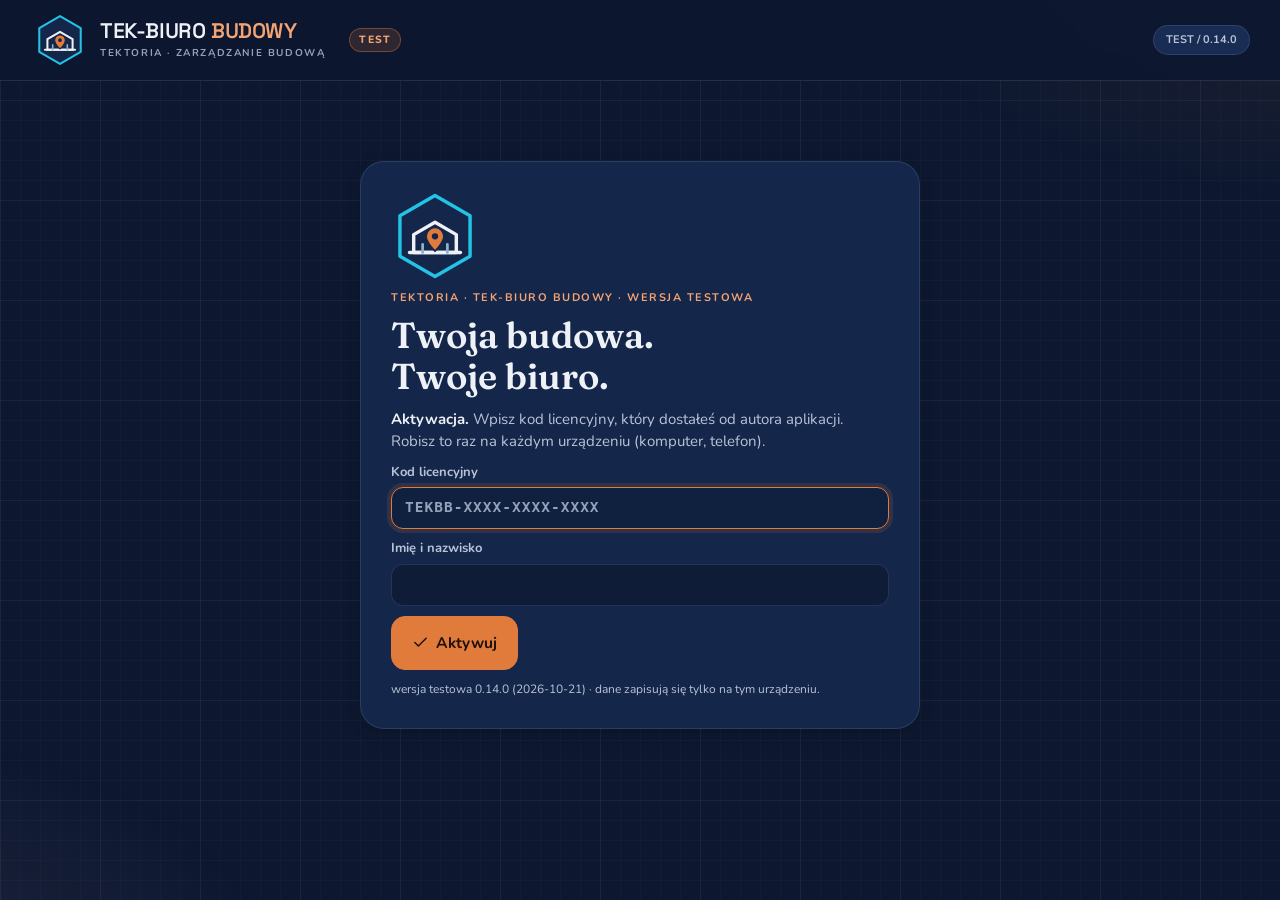
==== commit 9697d5fd: "Add files via upload" ====
--- a/index.html
+++ b/index.html
@@ -3,7 +3,7 @@
 <head>
 <meta charset="utf-8">
 <meta name="viewport" content="width=device-width,initial-scale=1,viewport-fit=cover">
-<meta name="theme-color" content="#ED471D">
+<meta name="theme-color" content="#0d1830">
 <title>TEK-BIURO BUDOWY</title>
 <link rel="icon" href="assets/logo-tek.svg" type="image/svg+xml">
 <link rel="manifest" href="manifest.webmanifest">
@@ -14,9 +14,9 @@
 </head>
 <body>
 <header class="topbar">
-  <button class="brand" id="brandBtn" title="Pulpit">
+  <button class="brand" id="brandBtn" title="Pulpit" aria-label="TEK-BIURO BUDOWY – pulpit">
     <img src="assets/logo-tek.svg" alt="">
-    <span class="word"><b>TEK</b>-BIURO <em>BUDOWY</em></span>
+    <span class="brandtext"><span class="brandname">TEK-BIURO <em>BUDOWY</em></span><span class="brandcaption">TEKTORIA · ZARZĄDZANIE BUDOWĄ</span></span>
   </button>
   <span class="testbadge" title="Wersja testowa – uwagi zgłaszaj przyciskiem w pasku">TEST</span>
   <nav class="crumbs" id="crumbs"></nav>
@@ -26,7 +26,9 @@
   <div id="pilotBadge"></div>
   <button class="sync hidden" id="cloudBtn" title="Synchronizacja z chmurą"><span class="dot"></span><span>chmura</span></button>
   <button class="sync" id="syncBtn" title="Zapis danych i kopie"><span class="dot"></span><span id="syncTxt">zapis lokalny</span></button>
+  <span class="verpill" id="verPill"></span>
 </header>
+<nav class="tabsnav" id="tabsnav" aria-label="Moduły"></nav>
 <main class="main" id="view"></main>
 <nav class="bottomnav" id="bottomnav"></nav>
 <div class="toasts" id="toasts"></div>
--- a/css/style.css
+++ b/css/style.css
@@ -1,380 +1,500 @@
 /* =========================================================
-   BIURO BUDOWY — arkusz stylów
-   Rodzina TEK: znak w pięciokącie. Kolory: pomarańcz #ED471D + grafit #23272A/#626A6D.
-   Czcionki systemowe (Segoe UI w Windows) – działa offline.
+   TEK-BIURO BUDOWY — arkusz stylów (Rewizja 14)
+   Język wizualny rodziny TEKTORIA – ten sam co TEK-RAPORT i TEK-BHP:
+   granatowe tło z siatką kreślarską, panele #14264a, akcent pomarańczowy #e07b3c,
+   cyjan #22c3e6 do fokusa, Nunito (tekst), Fraunces (nagłówki), Space (nazwa marki),
+   zakładki „segregatora” u góry, zaokrąglone karty.
+   Fonty leżą lokalnie w assets/fonts – aplikacja nadal działa bez internetu.
+   Wydruki/PDF mają własne style (js/print.js) i zostają „papierowe” (białe).
    ========================================================= */
+
+/* ---------- Fonty (lokalne, licencja SIL OFL – pliki w assets/fonts) ---------- */
+@font-face{font-family:"Nunito";font-weight:400;font-display:swap;src:url(../assets/fonts/nunito-400-ext.woff2) format("woff2");unicode-range:U+0100-02AF,U+0304,U+0308,U+0329,U+1E00-1E9F,U+1EF2-1EFF,U+2020,U+20A0-20AB,U+20AD-20C0,U+2113,U+2C60-2C7F,U+A720-A7FF}
+@font-face{font-family:"Nunito";font-weight:400;font-display:swap;src:url(../assets/fonts/nunito-400-latin.woff2) format("woff2");unicode-range:U+0000-00FF,U+0131,U+0152-0153,U+02BB-02BC,U+02C6,U+02DA,U+02DC,U+0304,U+0308,U+0329,U+2000-206F,U+2074,U+20AC,U+2122,U+2191,U+2193,U+2212,U+2215,U+FEFF,U+FFFD}
+@font-face{font-family:"Nunito";font-weight:600;font-display:swap;src:url(../assets/fonts/nunito-600-ext.woff2) format("woff2");unicode-range:U+0100-02AF,U+0304,U+0308,U+0329,U+1E00-1E9F,U+1EF2-1EFF,U+2020,U+20A0-20AB,U+20AD-20C0,U+2113,U+2C60-2C7F,U+A720-A7FF}
+@font-face{font-family:"Nunito";font-weight:600;font-display:swap;src:url(../assets/fonts/nunito-600-latin.woff2) format("woff2");unicode-range:U+0000-00FF,U+0131,U+0152-0153,U+02BB-02BC,U+02C6,U+02DA,U+02DC,U+0304,U+0308,U+0329,U+2000-206F,U+2074,U+20AC,U+2122,U+2191,U+2193,U+2212,U+2215,U+FEFF,U+FFFD}
+@font-face{font-family:"Nunito";font-weight:700;font-display:swap;src:url(../assets/fonts/nunito-700-ext.woff2) format("woff2");unicode-range:U+0100-02AF,U+0304,U+0308,U+0329,U+1E00-1E9F,U+1EF2-1EFF,U+2020,U+20A0-20AB,U+20AD-20C0,U+2113,U+2C60-2C7F,U+A720-A7FF}
+@font-face{font-family:"Nunito";font-weight:700;font-display:swap;src:url(../assets/fonts/nunito-700-latin.woff2) format("woff2");unicode-range:U+0000-00FF,U+0131,U+0152-0153,U+02BB-02BC,U+02C6,U+02DA,U+02DC,U+0304,U+0308,U+0329,U+2000-206F,U+2074,U+20AC,U+2122,U+2191,U+2193,U+2212,U+2215,U+FEFF,U+FFFD}
+@font-face{font-family:"Nunito";font-weight:800;font-display:swap;src:url(../assets/fonts/nunito-800-ext.woff2) format("woff2");unicode-range:U+0100-02AF,U+0304,U+0308,U+0329,U+1E00-1E9F,U+1EF2-1EFF,U+2020,U+20A0-20AB,U+20AD-20C0,U+2113,U+2C60-2C7F,U+A720-A7FF}
+@font-face{font-family:"Nunito";font-weight:800;font-display:swap;src:url(../assets/fonts/nunito-800-latin.woff2) format("woff2");unicode-range:U+0000-00FF,U+0131,U+0152-0153,U+02BB-02BC,U+02C6,U+02DA,U+02DC,U+0304,U+0308,U+0329,U+2000-206F,U+2074,U+20AC,U+2122,U+2191,U+2193,U+2212,U+2215,U+FEFF,U+FFFD}
+@font-face{font-family:"Fraunces";font-weight:500;font-display:swap;src:url(../assets/fonts/fraunces-500-ext.woff2) format("woff2");unicode-range:U+0100-02AF,U+0304,U+0308,U+0329,U+1E00-1E9F,U+1EF2-1EFF,U+2020,U+20A0-20AB,U+20AD-20C0,U+2113,U+2C60-2C7F,U+A720-A7FF}
+@font-face{font-family:"Fraunces";font-weight:500;font-display:swap;src:url(../assets/fonts/fraunces-500-latin.woff2) format("woff2");unicode-range:U+0000-00FF,U+0131,U+0152-0153,U+02BB-02BC,U+02C6,U+02DA,U+02DC,U+0304,U+0308,U+0329,U+2000-206F,U+2074,U+20AC,U+2122,U+2191,U+2193,U+2212,U+2215,U+FEFF,U+FFFD}
+@font-face{font-family:"Fraunces";font-weight:600;font-display:swap;src:url(../assets/fonts/fraunces-600-ext.woff2) format("woff2");unicode-range:U+0100-02AF,U+0304,U+0308,U+0329,U+1E00-1E9F,U+1EF2-1EFF,U+2020,U+20A0-20AB,U+20AD-20C0,U+2113,U+2C60-2C7F,U+A720-A7FF}
+@font-face{font-family:"Fraunces";font-weight:600;font-display:swap;src:url(../assets/fonts/fraunces-600-latin.woff2) format("woff2");unicode-range:U+0000-00FF,U+0131,U+0152-0153,U+02BB-02BC,U+02C6,U+02DA,U+02DC,U+0304,U+0308,U+0329,U+2000-206F,U+2074,U+20AC,U+2122,U+2191,U+2193,U+2212,U+2215,U+FEFF,U+FFFD}
+@font-face{font-family:"Space";font-display:swap;src:url(../assets/fonts/space-400-ext.woff2) format("woff2");unicode-range:U+0100-02FF,U+1E00-1EFF}
+@font-face{font-family:"Space";font-display:swap;src:url(../assets/fonts/space-400-latin.woff2) format("woff2")}
+
+/* ---------- Zmienne ---------- */
 :root{
-  --or-50:#FEF3EF; --or-100:#FDE3D9; --or-200:#FBC6B2; --or-300:#F7A083; --or-400:#F2754F;
-  --or-500:#ED471D; --or-600:#D23A12; --or-700:#AE2F0E; --or-800:#86250C;
-  --gr-50:#F6F7F7; --gr-100:#ECEEEF; --gr-200:#DCE0E1; --gr-300:#C3C8CA; --gr-400:#9AA1A4;
-  --gr-500:#7B8386; --gr-600:#626A6D; --gr-700:#4C5356; --gr-800:#363B3D; --gr-900:#23272A;
-  --ink:#23272A; --ink-2:#4C5356; --ink-3:#7B8386;
-  --bg:#F4F5F5; --paper:#FFFFFF; --line:#E1E4E5; --line-2:#EDEFF0;
-  /* kolory statusów (tylko znaczenie, nie dekoracja) */
-  --st-open:#ED471D; --st-open-bg:#FDE3D9;
-  --st-check:#B7791F; --st-check-bg:#FBF0D5;
-  --st-done:#2F855A; --st-done-bg:#DDF2E5;
-  --st-rej:#7B8386; --st-rej-bg:#ECEEEF;
-  --st-info:#2B6CB0; --st-info-bg:#DDEBF7;
-  --danger:#C53030; --danger-bg:#FDE8E8;
-  --radius:14px; --radius-sm:10px;
-  --shadow-1:0 1px 2px rgba(35,39,42,.06),0 2px 8px rgba(35,39,42,.05);
-  --shadow-2:0 4px 10px rgba(35,39,42,.08),0 14px 34px rgba(35,39,42,.10);
-  --shadow-3:0 20px 60px rgba(35,39,42,.25);
-  --font:"Segoe UI",system-ui,-apple-system,Roboto,"Helvetica Neue",Arial,sans-serif;
+  color-scheme:dark;
+  /* paleta TEKTORIA (wspólna z TEK-RAPORT / TEK-BHP) */
+  --navy:#0d1830; --panel:#14264a; --panel-2:#182c54; --panel-3:#1d3460; --field:#0e1c38; --dialog:#112041;
+  --tab:#192a48; --tab-on:#294369;
+  --txt:#eef1f6; --muted:#b9c3d6; --muted-2:#94a2bb;
+  --line:rgba(150,172,214,.17); --line-2:rgba(150,172,214,.10); --line-3:rgba(150,172,214,.30);
+  --orange:#e07b3c; --orange-hi:#f3a472; --orange-hov:#ea8d52;
+  --cyan:#22c3e6; --blue:#8bb3c8; --gold:#c9a76c; --purple:#b48aa8; --mint:#82c4b0;
+
+  /* nazwy zmiennych z poprzednich rewizji – zostają, bo moduły używają ich w kodzie (style="…var(--…)") */
+  --or-50:rgba(224,123,60,.08); --or-100:rgba(224,123,60,.16); --or-200:rgba(224,123,60,.30); --or-300:rgba(224,123,60,.55); --or-400:#ea8d52;
+  --or-500:#e07b3c; --or-600:#f3a472; --or-700:#f3a472; --or-800:#f6c09b;
+  --gr-50:#182c54; --gr-100:#1d3460; --gr-200:#294369; --gr-300:#3b5680; --gr-400:#6f84a8;
+  --gr-500:#8a9bbb; --gr-600:#a6b4cf; --gr-700:#b9c3d6; --gr-800:#dfe5ef; --gr-900:#eef1f6;
+  --ink:var(--txt); --ink-2:var(--muted); --ink-3:var(--muted-2);
+  --bg:var(--navy); --paper:var(--panel);
+  /* statusy (znaczenie, nie dekoracja) */
+  --st-open:#f3a472; --st-open-bg:rgba(224,123,60,.18);
+  --st-check:#e6ca96; --st-check-bg:rgba(201,167,108,.18);
+  --st-done:#82c4b0; --st-done-bg:rgba(130,196,176,.16);
+  --st-rej:#94a2bb; --st-rej-bg:rgba(150,172,214,.14);
+  --st-info:#8bd8ed; --st-info-bg:rgba(34,195,230,.14);
+  --danger:#f09595; --danger-bg:rgba(239,145,145,.14);
+  --radius:18px; --radius-sm:12px;
+  --shadow-1:0 4px 14px rgba(0,0,0,.20);
+  --shadow-2:0 18px 40px rgba(0,0,0,.28);
+  --shadow-3:0 24px 70px rgba(0,0,0,.55);
+  --font:Nunito,"Segoe UI",system-ui,-apple-system,Roboto,Arial,sans-serif;
+  --display:Fraunces,Georgia,serif;
+  --brandfont:Space,Nunito,system-ui,sans-serif;
 }
 *{box-sizing:border-box}
-html,body{margin:0;height:100%}
-body{font-family:var(--font);color:var(--ink);background:var(--bg);font-size:15px;line-height:1.45;-webkit-font-smoothing:antialiased}
+html,body{margin:0;min-height:100%}
+html{scrollbar-color:#405477 var(--navy)}
+body{font-family:var(--font);color:var(--txt);background-color:var(--navy);
+  background-image:linear-gradient(#ffffff05 1px,transparent 1px),linear-gradient(90deg,#ffffff05 1px,transparent 1px),linear-gradient(#ffffff09 1px,transparent 1px),linear-gradient(90deg,#ffffff09 1px,transparent 1px);
+  background-size:20px 20px,20px 20px,100px 100px,100px 100px;background-attachment:fixed;
+  font-size:15px;line-height:1.5;-webkit-font-smoothing:antialiased}
+body::before{content:"";position:fixed;inset:0;z-index:-1;pointer-events:none;
+  background:radial-gradient(900px 520px at 106% -12%,rgba(224,123,60,.13),transparent 60%),radial-gradient(760px 460px at -12% 112%,rgba(180,138,168,.13),transparent 60%)}
 button,input,select,textarea{font:inherit;color:inherit}
-h1,h2,h3,h4{margin:0;line-height:1.2}
-a{color:var(--or-600)}
+h1,h2,h3,h4{margin:0;line-height:1.2;color:var(--txt)}
+a{color:var(--orange-hi)}
 .hidden{display:none!important}
-.muted{color:var(--ink-3)}
+.muted{color:var(--muted)}
 .small{font-size:13px}
 .xs{font-size:12px}
 .nowrap{white-space:nowrap}
 .mono{font-family:ui-monospace,Consolas,monospace}
-
-/* ---------- Pasek górny ---------- */
-.topbar{position:sticky;top:0;z-index:40;display:flex;align-items:center;gap:14px;padding:8px 22px;background:#fff;border-bottom:3px solid var(--or-500);box-shadow:var(--shadow-1)}
-.brand{display:flex;align-items:center;gap:10px;cursor:pointer;border:0;background:none;padding:4px 6px;border-radius:10px}
-.brand:hover{background:var(--gr-50)}
-.brand img{height:38px;width:38px;display:block}
-.brand .word{font-weight:700;font-size:18px;color:var(--gr-600);letter-spacing:.6px;white-space:nowrap}
-.brand .word b{color:var(--gr-900);font-weight:800}
-.brand .word em{font-style:normal;color:var(--or-500)}
-.crumbs{display:flex;align-items:center;gap:8px;color:var(--ink-3);font-weight:600;min-width:0}
-.crumbs .cur{color:var(--ink);white-space:nowrap;overflow:hidden;text-overflow:ellipsis}
+:focus-visible{outline:3px solid var(--cyan);outline-offset:3px}
+
+/* ---------- Pasek górny (jak TEK-RAPORT) ---------- */
+.topbar{position:sticky;top:0;z-index:40;display:flex;align-items:center;gap:16px;padding:10px 30px;min-height:76px;background:rgba(13,24,48,.91);border-bottom:1px solid var(--line);backdrop-filter:blur(14px);-webkit-backdrop-filter:blur(14px)}
+.brand{display:flex;align-items:center;gap:14px;cursor:pointer;border:0;background:none;padding:4px 8px 4px 4px;border-radius:14px;color:var(--txt);text-align:left}
+.brand:hover{background:rgba(255,255,255,.04)}
+.brand img{height:52px;width:52px;display:block;object-fit:contain}
+.brandtext{display:flex;flex-direction:column;align-items:flex-start;line-height:1.15}
+.brandname{font-family:var(--brandfont);font-size:20px;font-weight:700;letter-spacing:.6px;white-space:nowrap;color:var(--txt)}
+.brandname em{font-style:normal;color:var(--orange-hi)}
+.brandcaption{font-size:10px;letter-spacing:1.6px;color:var(--muted-2);margin-top:5px;white-space:nowrap;font-weight:700}
+.brand:hover .brandname em{color:var(--orange)}
+.crumbs{display:flex;align-items:center;gap:8px;color:var(--muted-2);font-weight:700;min-width:0;font-size:13.5px}
+.crumbs .cur{color:var(--muted);white-space:nowrap;overflow:hidden;text-overflow:ellipsis}
 .topbar .spacer{flex:1}
-.tb-proj select,.tb-user select{border:1px solid var(--line);border-radius:10px;padding:6px 10px;background:var(--gr-50);font-weight:600;font-size:13.5px;max-width:260px}
-.tb-user{display:flex;align-items:center;gap:6px}
-.tb-user .rolebadge{font-size:11px;font-weight:800;padding:3px 8px;border-radius:999px;background:var(--gr-800);color:#fff;letter-spacing:.3px}
-.sync{display:flex;align-items:center;gap:8px;padding:6px 11px;border-radius:999px;background:var(--paper);border:1px solid var(--line);font-size:12.5px;font-weight:600;cursor:pointer;white-space:nowrap}
-.sync .dot{width:9px;height:9px;border-radius:50%;background:var(--gr-300)}
-.sync.ok .dot{background:#38A169;box-shadow:0 0 0 4px rgba(56,161,105,.18)}
-.sync.warn .dot{background:#D69E2E;box-shadow:0 0 0 4px rgba(214,158,46,.2)}
+.tb-proj select,.tb-user select{border:1px solid var(--line);border-radius:12px;padding:8px 12px;background:var(--field);font-weight:700;font-size:13.5px;max-width:280px;min-height:40px}
+.tb-user{display:flex;align-items:center;gap:8px}
+.tb-user .rolebadge{font-size:11px;font-weight:800;padding:3px 9px;border-radius:999px;background:rgba(139,179,200,.18);color:#b7d5e5;letter-spacing:.4px}
+.sync{display:flex;align-items:center;gap:8px;padding:7px 13px;border-radius:999px;background:var(--panel-2);border:1px solid var(--line);color:var(--muted);font-size:12.5px;font-weight:700;cursor:pointer;white-space:nowrap;min-height:36px}
+.sync:hover{border-color:rgba(224,123,60,.55);color:var(--txt)}
+.sync .dot{width:9px;height:9px;border-radius:50%;background:var(--muted-2)}
+.sync.ok .dot{background:var(--mint);box-shadow:0 0 0 4px rgba(130,196,176,.2)}
+.sync.warn .dot{background:var(--gold);box-shadow:0 0 0 4px rgba(201,167,108,.22)}
+.sync.err{border-color:rgba(239,145,145,.45);background:var(--danger-bg);color:var(--danger)}
+.sync.err .dot{background:var(--danger)}
+.verpill{font-size:11px;font-weight:700;background:var(--panel-2);border:1px solid var(--line);border-radius:99px;color:var(--muted);padding:6px 12px;white-space:nowrap}
+
+/* ---------- Zakładki modułów (segregator, jak TEK-RAPORT / TEK-BHP) ---------- */
+.tabsnav{max-width:1440px;margin:0 auto;padding:16px 30px 0}
+.tabsnav .tabsrow{display:flex;flex-wrap:wrap;align-items:flex-end;gap:6px;border-bottom:2px solid rgba(139,179,200,.33)}
+.tabsnav button{display:inline-flex;align-items:center;gap:8px;font-size:14px;font-weight:800;padding:11px 16px;min-height:48px;border-radius:14px 20px 0 0;border:1px solid rgba(139,179,200,.33);border-bottom:0;background:var(--tab);color:var(--muted);cursor:pointer;white-space:nowrap;position:relative;transition:background .15s,color .15s}
+.tabsnav button svg{width:17px;height:17px;flex:none;opacity:.85}
+.tabsnav button:hover{background:#243b60;color:var(--txt)}
+.tabsnav button.on{background:var(--tab-on);color:#fff;box-shadow:inset 0 4px var(--orange)}
+.tabsnav button.on svg{color:var(--orange-hi);opacity:1}
+.tabsnav button .lockdot{font-size:10px;font-weight:700;color:var(--muted-2)}
 
 /* ---------- Układ ---------- */
-.main{max-width:1380px;margin:0 auto;padding:22px 22px 90px}
-.page-head{display:flex;align-items:flex-end;gap:14px;flex-wrap:wrap;margin-bottom:16px}
-.page-head h1{font-weight:700;font-size:26px;color:var(--gr-800)}
-.page-head h1 .acc{color:var(--or-500)}
-.page-head .sub{color:var(--ink-3);margin-top:4px;font-size:14px}
+.main{max-width:1440px;margin:0 auto;padding:26px 30px 90px}
+.page-head{display:flex;align-items:center;gap:16px;flex-wrap:wrap;margin-bottom:20px;padding:24px 28px;border:1px solid var(--line);border-radius:26px;background:linear-gradient(115deg,#1a325b,#192b4d 65%,rgba(66,55,75,.5));box-shadow:0 6px 20px rgba(0,0,0,.13);position:relative;overflow:hidden}
+.page-head::before{content:"";position:absolute;left:12px;top:12px;width:16px;height:16px;border-left:1.5px solid var(--orange);border-top:1.5px solid var(--orange)}
+.page-head h1{font-family:var(--display);font-weight:600;font-size:30px;color:var(--txt)}
+.page-head h1 .acc{color:var(--orange-hi)}
+.page-head .sub{color:var(--muted);margin-top:6px;font-size:14px}
 .page-head .actions{margin-left:auto;display:flex;gap:8px;flex-wrap:wrap}
-.badge{display:inline-flex;align-items:center;gap:5px;padding:2px 9px;border-radius:999px;font-size:12px;font-weight:700;background:var(--gr-100);color:var(--gr-700);white-space:nowrap}
-.badge.or{background:var(--or-100);color:var(--or-700)}
-.badge.ok{background:var(--st-done-bg);color:var(--st-done)}
+.eyebrow{font:700 11px var(--font);letter-spacing:1.5px;text-transform:uppercase;color:var(--orange-hi)}
+.badge{display:inline-flex;align-items:center;gap:5px;padding:3px 10px;border-radius:999px;font-size:12px;font-weight:700;background:rgba(150,172,214,.14);color:var(--muted);white-space:nowrap}
+.badge.or{background:rgba(224,123,60,.18);color:var(--orange-hi)}
+.badge.ok{background:var(--st-done-bg);color:#a4dfcd}
 .badge.warn{background:var(--st-check-bg);color:var(--st-check)}
 .badge.info{background:var(--st-info-bg);color:var(--st-info)}
-.badge.dark{background:var(--gr-800);color:#fff}
+.badge.dark{background:rgba(139,179,200,.2);color:#b7d5e5}
 .badge.danger{background:var(--danger-bg);color:var(--danger)}
 
 /* ---------- Pulpit ---------- */
-.hero{display:flex;align-items:center;gap:22px;padding:22px 26px;border-radius:18px;margin-bottom:18px;background:linear-gradient(110deg,var(--gr-800),var(--gr-600));color:#fff;box-shadow:var(--shadow-2);position:relative;overflow:hidden;flex-wrap:wrap}
-.hero::after{content:"";position:absolute;right:-40px;top:-70px;width:240px;height:240px;border-radius:50%;background:radial-gradient(circle,rgba(237,71,29,.55),transparent 70%)}
-.hero h1{font-size:26px;font-weight:700}
-.hero p{margin:4px 0 0;color:var(--gr-200);font-size:14.5px}
-.hero .stats{margin-left:auto;display:flex;gap:10px;position:relative;z-index:1;flex-wrap:wrap}
-.stat{background:rgba(255,255,255,.1);border:1px solid rgba(255,255,255,.18);border-radius:12px;padding:10px 14px;min-width:112px;cursor:pointer;text-align:left;color:#fff}
-.stat:hover{background:rgba(255,255,255,.18)}
-.stat b{display:block;font-size:24px;font-weight:800;line-height:1.1}
-.stat b.alert{color:#FFB39C}
-.stat span{font-size:12px;color:var(--gr-200);font-weight:600}
-.home-grid{display:grid;grid-template-columns:minmax(0,1.25fr) minmax(0,1fr);gap:18px;align-items:start}
+.hero{display:flex;align-items:center;gap:24px;padding:30px 34px;border-radius:28px;margin-bottom:22px;
+  background:radial-gradient(circle at 100% 0,rgba(224,123,60,.14),transparent 34%),linear-gradient(120deg,rgba(26,46,86,.95),rgba(20,38,74,.88));
+  border:1px solid var(--line);color:var(--txt);box-shadow:0 4px 14px rgba(0,0,0,.2);position:relative;overflow:hidden;flex-wrap:wrap}
+.hero::before{content:"";position:absolute;left:14px;top:14px;width:18px;height:18px;border-left:1.5px solid var(--orange);border-top:1.5px solid var(--orange)}
+.hero .hero-mark{width:78px;height:78px;flex:none}
+.hero .hero-copy{flex:1;min-width:260px}
+.hero h1{font-family:var(--display);font-size:38px;font-weight:600;margin:6px 0 8px}
+.hero p{margin:0;color:var(--muted);font-size:15px}
+.hero p b{color:var(--txt)!important}
+.hero .stats{margin-left:auto;display:flex;gap:12px;position:relative;z-index:1;flex-wrap:wrap}
+.stat{background:rgba(13,24,48,.55);border:1px solid var(--line);border-radius:16px;padding:12px 18px;min-width:118px;cursor:pointer;text-align:left;color:var(--txt);transition:border-color .15s,background .15s}
+.stat:hover{background:var(--panel-2);border-color:rgba(224,123,60,.5)}
+.stat b{display:block;font-size:26px;font-weight:800;line-height:1.25;color:var(--orange-hi)}
+.stat b.alert{color:#ffb1b1}
+.stat span{font-size:12px;color:var(--muted);font-weight:700}
+.home-grid{display:grid;grid-template-columns:minmax(0,1.15fr) minmax(0,1fr);gap:20px;align-items:start}
 @media (max-width:1000px){.home-grid{grid-template-columns:1fr}}
-.today li{display:flex;gap:10px;align-items:flex-start;padding:9px 4px;border-bottom:1px solid var(--line-2);cursor:pointer}
-.today li:hover{background:var(--gr-50)}
+.today li{display:flex;gap:12px;align-items:flex-start;padding:11px 18px;border-bottom:1px solid var(--line-2);cursor:pointer}
+.today li:last-child{border-bottom:0}
+.today li:hover{background:var(--panel-2)}
 .today ul{list-style:none;margin:0;padding:0}
-.today .ico{flex:none;width:30px;height:30px;border-radius:9px;display:grid;place-items:center;background:var(--gr-100);color:var(--gr-700)}
-.today .ico svg{width:17px;height:17px}
-.today .ico.red{background:var(--st-open-bg);color:var(--st-open)}
-.today .ico.yel{background:var(--st-check-bg);color:var(--st-check)}
-.today .t{font-weight:700;font-size:14px}
-.today .d{font-size:12.5px;color:var(--ink-3)}
-.tiles{display:grid;grid-template-columns:repeat(auto-fill,minmax(210px,1fr));gap:12px}
-.tile{position:relative;display:flex;flex-direction:column;gap:8px;text-align:left;padding:16px 16px 14px;border-radius:14px;border:1px solid var(--line);background:var(--paper);box-shadow:var(--shadow-1);cursor:pointer;transition:transform .15s,box-shadow .15s,border-color .15s;min-height:132px;overflow:hidden}
-.tile:hover{transform:translateY(-2px);box-shadow:var(--shadow-2);border-color:var(--or-200)}
-.tile:focus-visible{outline:3px solid var(--or-300);outline-offset:2px}
-.tile .ic{width:42px;height:42px;border-radius:12px;display:grid;place-items:center;background:var(--or-50);color:var(--or-600)}
-.tile.core .ic{background:var(--or-500);color:#fff}
-.tile.g .ic{background:var(--gr-100);color:var(--gr-700)}
-.tile .ic svg{width:23px;height:23px}
-.tile h3{font-size:15.5px;font-weight:800}
-.tile p{margin:0;color:var(--ink-2);font-size:12.8px}
+.today .ico{flex:none;width:34px;height:34px;border-radius:12px;display:grid;place-items:center;background:rgba(139,179,200,.16);color:var(--blue)}
+.today .ico svg{width:18px;height:18px}
+.today .ico.red{background:rgba(224,123,60,.18);color:var(--orange-hi)}
+.today .ico.yel{background:rgba(201,167,108,.2);color:#e6ca96}
+.today .t{font-weight:800;font-size:14px}
+.today .d{font-size:12.5px;color:var(--muted)}
+.tiles{display:grid;grid-template-columns:repeat(auto-fill,minmax(210px,1fr));gap:16px}
+.tile{--accent:var(--orange);--soft:rgba(224,123,60,.14);position:relative;display:flex;flex-direction:column;gap:6px;text-align:left;padding:22px 20px 20px;border-radius:24px;border:1px solid var(--line);background:var(--panel);color:var(--txt);box-shadow:var(--shadow-1);cursor:pointer;transition:transform .15s,box-shadow .15s,border-color .15s,background .15s;min-height:190px;overflow:hidden}
+.tile::before{content:"";position:absolute;left:0;top:22px;bottom:22px;width:3px;border-radius:0 3px 3px 0;background:var(--accent)}
+.tile::after{content:"";position:absolute;right:-35px;bottom:-45px;width:150px;height:150px;background:radial-gradient(circle,var(--soft),transparent 70%);pointer-events:none}
+.tile:hover{transform:translateY(-3px);box-shadow:var(--shadow-2);border-color:rgba(150,172,214,.32);background:var(--panel-2)}
+.tile .ic{width:52px;height:52px;border-radius:17px;display:grid;place-items:center;background:var(--soft);color:var(--accent);margin-bottom:8px}
+.tile .ic svg{width:25px;height:25px}
+.tile .tnum{font:700 10px var(--font);letter-spacing:.8px;color:var(--accent)}
+.tile h3{font-size:18px;font-weight:800;line-height:1.25}
+.tile p{margin:0;color:var(--muted);font-size:13px;line-height:1.5}
 .tile .meta{margin-top:auto;display:flex;gap:5px;flex-wrap:wrap}
-.tile.core{border-color:var(--or-300);background:linear-gradient(180deg,#fff,var(--or-50))}
-.tile .lock{position:absolute;right:10px;top:10px;font-size:11px}
+.tile .lock{position:absolute;right:14px;top:14px;font-size:11px}
+.tile.core{--accent:var(--orange);--soft:rgba(224,123,60,.18);border-color:rgba(224,123,60,.35)}
+.tile.g{--accent:var(--mint);--soft:rgba(130,196,176,.18)}
+.tile.t-blue{--accent:var(--blue);--soft:rgba(139,179,200,.19)}
+.tile.t-gold{--accent:var(--gold);--soft:rgba(201,167,108,.19)}
+.tile.t-purple{--accent:var(--purple);--soft:rgba(180,138,168,.19)}
+.tile.t-orange{--accent:var(--orange);--soft:rgba(224,123,60,.16)}
 
 /* ---------- Karty ---------- */
-.card{background:var(--paper);border:1px solid var(--line);border-radius:var(--radius);box-shadow:var(--shadow-1)}
-.card-pad{padding:16px 18px}
-.card h2{font-size:16px;font-weight:800;color:var(--gr-800)}
+.card{background:var(--panel);border:1px solid var(--line);border-radius:var(--radius);box-shadow:var(--shadow-1);color:var(--txt)}
+.card-pad{padding:20px 22px}
+.card h2{font-size:17px;font-weight:800;color:var(--txt)}
 .card h3{font-size:14.5px;font-weight:800}
-.card-head{display:flex;align-items:center;gap:10px;padding:12px 16px;border-bottom:1px solid var(--line-2)}
-.card-head h2{flex:1}
-.grid2{display:grid;grid-template-columns:1fr 1fr;gap:12px}
-.grid3{display:grid;grid-template-columns:repeat(3,1fr);gap:12px}
-.grid4{display:grid;grid-template-columns:repeat(4,1fr);gap:12px}
+.card-head{display:flex;align-items:center;gap:10px;padding:14px 18px;border-bottom:1px solid var(--line)}
+.card-head h2{flex:1;font-family:var(--display);font-weight:600;font-size:20px}
+.grid2{display:grid;grid-template-columns:1fr 1fr;gap:14px}
+.grid3{display:grid;grid-template-columns:repeat(3,1fr);gap:14px}
+.grid4{display:grid;grid-template-columns:repeat(4,1fr);gap:14px}
 @media (max-width:900px){.grid2,.grid3,.grid4{grid-template-columns:1fr}}
 .row{display:flex;gap:8px;align-items:center;flex-wrap:wrap}
 .col{display:flex;flex-direction:column;gap:10px}
 .right{margin-left:auto}
 .grow{flex:1}
-.divider{height:1px;background:var(--line-2);margin:4px 0}
-
-/* ---------- Pasek narzędzi / zakładki ---------- */
-.toolbar{display:flex;align-items:center;gap:8px;flex-wrap:wrap;padding:10px 12px;border-bottom:1px solid var(--line-2)}
+.divider{height:1px;background:var(--line);margin:4px 0}
+
+/* ---------- Pasek narzędzi / zakładki wewnątrz modułów ---------- */
+.toolbar{display:flex;align-items:center;gap:8px;flex-wrap:wrap;padding:12px 14px;border-bottom:1px solid var(--line)}
 .search{position:relative;min-width:220px}
-.search input{padding-left:34px!important}
-.search svg{position:absolute;left:10px;top:50%;transform:translateY(-50%);width:16px;height:16px;color:var(--ink-3)}
-.seg{display:inline-flex;background:var(--gr-50);border:1px solid var(--line);border-radius:10px;padding:3px;flex-wrap:wrap}
-.seg button{border:0;background:none;padding:5px 11px;border-radius:8px;font-weight:700;font-size:13px;color:var(--ink-2);cursor:pointer}
-.seg button.on{background:var(--paper);color:var(--or-700);box-shadow:var(--shadow-1)}
-.tabs{display:flex;gap:2px;border-bottom:1px solid var(--line);margin-bottom:14px;overflow-x:auto}
-.tabs button{border:0;background:none;padding:9px 13px;font-weight:700;color:var(--ink-3);cursor:pointer;border-bottom:3px solid transparent;margin-bottom:-1px;white-space:nowrap}
-.tabs button.on{color:var(--gr-800);border-bottom-color:var(--or-500)}
+.search input{padding-left:36px!important}
+.search svg{position:absolute;left:12px;top:50%;transform:translateY(-50%);width:16px;height:16px;color:var(--muted-2)}
+.seg{display:inline-flex;background:var(--field);border:1px solid var(--line);border-radius:12px;padding:3px;flex-wrap:wrap}
+.seg button{border:0;background:none;padding:6px 12px;border-radius:9px;font-weight:700;font-size:13px;color:var(--muted);cursor:pointer}
+.seg button:hover{color:var(--txt)}
+.seg button.on{background:rgba(224,123,60,.18);color:var(--orange-hi)}
+.tabs{display:flex;gap:6px;align-items:flex-end;border-bottom:2px solid rgba(139,179,200,.33);margin-bottom:16px;overflow-x:auto}
+.tabs button{border:1px solid rgba(139,179,200,.28);border-bottom:0;background:var(--tab);padding:9px 15px;font-weight:800;font-size:13.5px;color:var(--muted);cursor:pointer;border-radius:12px 16px 0 0;white-space:nowrap}
+.tabs button:hover{background:#243b60;color:var(--txt)}
+.tabs button.on{background:var(--tab-on);color:#fff;box-shadow:inset 0 3px var(--orange)}
 
 /* ---------- Przyciski ---------- */
-.btn{display:inline-flex;align-items:center;gap:7px;padding:8px 14px;border-radius:10px;border:1px solid var(--line);background:var(--paper);font-weight:700;font-size:14px;cursor:pointer;transition:background .15s,border-color .15s;white-space:nowrap;text-decoration:none;color:var(--ink)}
-.btn:hover{border-color:var(--gr-300);background:var(--gr-50)}
+.btn{display:inline-flex;align-items:center;gap:7px;padding:9px 16px;min-height:42px;border-radius:12px;border:1px solid rgba(150,172,214,.30);background:#182c54;font-weight:700;font-size:14px;cursor:pointer;transition:background .15s,border-color .15s;white-space:nowrap;text-decoration:none;color:var(--txt)}
+.btn:hover{background:#1d3460;border-color:rgba(224,123,60,.53)}
 .btn:active{transform:translateY(1px)}
 .btn svg{width:17px;height:17px;flex:none}
-.btn.primary{background:var(--or-500);border-color:var(--or-500);color:#fff}
-.btn.primary:hover{background:var(--or-600)}
-.btn.dark{background:var(--gr-800);border-color:var(--gr-800);color:#fff}
-.btn.dark:hover{background:var(--gr-900)}
-.btn.soft{background:var(--or-50);border-color:var(--or-100);color:var(--or-700)}
-.btn.soft:hover{background:var(--or-100)}
-.btn.ghost{background:none;border-color:transparent}
-.btn.ghost:hover{background:var(--gr-100)}
-.btn.danger{color:var(--danger)}
-.btn.danger:hover{background:var(--danger-bg);border-color:#F5C2C2}
-.btn.sm{padding:5px 9px;font-size:12.5px;border-radius:8px}
-.btn.icon{padding:7px;border-radius:9px}
-.btn.big{padding:13px 18px;font-size:15.5px;border-radius:12px}
-.btn[disabled]{opacity:.4;pointer-events:none}
-.menu{position:absolute;min-width:230px;background:var(--paper);border:1px solid var(--line);border-radius:12px;box-shadow:var(--shadow-2);padding:6px;z-index:95}
-.menu button{display:flex;width:100%;align-items:center;gap:9px;border:0;background:none;padding:8px 10px;border-radius:8px;text-align:left;font-weight:600;cursor:pointer}
-.menu button:hover{background:var(--gr-50)}
-.menu button svg{width:16px;height:16px}
+.btn.primary{background:var(--orange);border-color:var(--orange);color:#1e1006}
+.btn.primary:hover{background:var(--orange-hov);border-color:var(--orange-hov)}
+.btn.dark{background:var(--tab-on);border-color:rgba(139,179,200,.4);color:#fff}
+.btn.dark:hover{background:#31507c}
+.btn.soft{background:rgba(224,123,60,.12);border-color:rgba(224,123,60,.35);color:var(--orange-hi)}
+.btn.soft:hover{background:rgba(224,123,60,.22)}
+.btn.ghost{background:none;border-color:transparent;color:var(--muted)}
+.btn.ghost:hover{background:rgba(255,255,255,.05);color:var(--txt);border-color:transparent}
+.btn.danger{color:var(--danger);background:rgba(239,145,145,.06);border-color:rgba(239,145,145,.3)}
+.btn.danger:hover{background:var(--danger-bg);border-color:rgba(239,145,145,.55)}
+.btn.sm{padding:5px 11px;font-size:12.5px;border-radius:10px;min-height:32px}
+.btn.icon{padding:7px;border-radius:11px;min-height:36px;min-width:36px;justify-content:center}
+.btn.big{padding:14px 20px;font-size:15.5px;border-radius:14px;min-height:54px}
+.btn[disabled]{opacity:.45;pointer-events:none}
+.menu{position:absolute;min-width:240px;background:var(--dialog);border:1px solid rgba(150,172,214,.32);border-radius:16px;box-shadow:var(--shadow-2);padding:6px;z-index:95;color:var(--txt);max-height:70vh;overflow:auto}
+.menu button{display:flex;width:100%;align-items:center;gap:10px;border:0;background:none;padding:9px 11px;border-radius:10px;text-align:left;font-weight:700;cursor:pointer;color:var(--txt)}
+.menu button:hover{background:rgba(224,123,60,.14);color:#fff}
+.menu button svg{width:16px;height:16px;color:var(--orange-hi)}
 
 /* ---------- Formularze ---------- */
-label.f{display:flex;flex-direction:column;gap:4px;font-size:12.5px;font-weight:700;color:var(--ink-2)}
-label.f .hint{font-weight:500;color:var(--ink-3)}
-label.f.req>span:first-child::after{content:" *";color:var(--or-500)}
-input[type=text],input[type=date],input[type=number],input[type=email],input[type=tel],input[type=time],input[type=search],input[type=url],select,textarea{width:100%;padding:8px 11px;border:1px solid var(--line);border-radius:9px;background:#FCFCFC;font-size:14.5px;outline:none;transition:border-color .15s,box-shadow .15s}
-textarea{resize:vertical;min-height:80px;line-height:1.45}
-input:focus,select:focus,textarea:focus{border-color:var(--or-400);box-shadow:0 0 0 3px rgba(237,71,29,.15);background:#fff}
-input[readonly],textarea[readonly],select[disabled],input[disabled],textarea[disabled]{background:var(--gr-50);color:var(--ink-2)}
-.check{display:inline-flex;align-items:center;gap:8px;font-weight:600;font-size:14px;cursor:pointer;user-select:none}
-.check input{width:18px;height:18px;accent-color:var(--or-500)}
+label.f{display:flex;flex-direction:column;gap:5px;font-size:13px;font-weight:700;color:var(--muted)}
+label.f .hint{font-weight:500;color:var(--muted-2)}
+label.f.req>span:first-child::after{content:" *";color:var(--orange)}
+input[type=text],input[type=date],input[type=number],input[type=email],input[type=tel],input[type=time],input[type=search],input[type=url],input[type=password],input[type=month],input[type=datetime-local],select,textarea{width:100%;padding:9px 13px;border:1px solid var(--line);border-radius:12px;background:var(--field);color:var(--txt);font-size:14.5px;outline:none;transition:border-color .15s,box-shadow .15s,background .15s;min-height:42px}
+input::placeholder,textarea::placeholder{color:#94a2bb}
+select option,select optgroup{background:var(--dialog);color:var(--txt)}
+textarea{resize:vertical;min-height:80px;line-height:1.5}
+input:focus,select:focus,textarea:focus{border-color:var(--orange);box-shadow:0 0 0 4px rgba(224,123,60,.14);background:#10203f}
+input[readonly],textarea[readonly],select[disabled],input[disabled],textarea[disabled]{background:rgba(14,28,56,.55);color:var(--muted);border-style:dashed}
+input[type=checkbox],input[type=radio]{accent-color:var(--orange)}
+input[type=file]{color:var(--muted)}
+input[type=range]{accent-color:var(--orange)}
+.check{display:inline-flex;align-items:center;gap:8px;font-weight:700;font-size:14px;cursor:pointer;user-select:none}
+.check input{width:18px;height:18px;accent-color:var(--orange)}
 .chips{display:flex;flex-wrap:wrap;gap:6px}
-.chip{border:1px solid var(--line);background:#fff;border-radius:999px;padding:5px 12px;font-size:13px;font-weight:700;cursor:pointer;color:var(--ink-2)}
-.chip.on{background:var(--gr-800);color:#fff;border-color:var(--gr-800)}
-.fieldset{border:1px solid var(--line-2);border-radius:12px;padding:12px;background:var(--gr-50)}
-.fieldset>legend{font-weight:800;font-size:13px;color:var(--gr-700);padding:0 6px}
+.chip{border:1px solid var(--line);background:var(--field);border-radius:999px;padding:6px 13px;font-size:13px;font-weight:700;cursor:pointer;color:var(--muted)}
+.chip:hover{color:var(--txt);border-color:rgba(150,172,214,.35)}
+.chip.on{background:rgba(224,123,60,.2);color:var(--orange-hi);border-color:rgba(224,123,60,.5)}
+.fieldset{border:1px solid var(--line);border-radius:16px;padding:14px;background:rgba(14,28,56,.55)}
+.fieldset>legend{font-weight:800;font-size:13px;color:var(--orange-hi);padding:0 6px}
 
 /* ---------- Tabele ---------- */
 .table-wrap{overflow:auto}
 table.list{width:100%;border-collapse:separate;border-spacing:0;font-size:14px}
-table.list th{position:sticky;top:0;background:#FAFAFA;text-align:left;font-size:11.5px;text-transform:uppercase;letter-spacing:.4px;color:var(--ink-3);font-weight:800;padding:9px 11px;border-bottom:1px solid var(--line);white-space:nowrap;z-index:1}
-table.list td{padding:9px 11px;border-bottom:1px solid var(--line-2);vertical-align:top}
+table.list th{position:sticky;top:0;background:var(--field);text-align:left;font-size:11.5px;text-transform:uppercase;letter-spacing:.5px;color:var(--muted);font-weight:800;padding:10px 12px;border-bottom:1px solid var(--line);white-space:nowrap;z-index:1}
+table.list td{padding:10px 12px;border-bottom:1px solid var(--line-2);vertical-align:top}
+table.list tbody tr:hover{background:rgba(24,44,84,.6)}
 table.list tbody tr.click{cursor:pointer}
-table.list tbody tr.click:hover{background:var(--or-50)}
-table.list td.num{color:var(--ink-3);white-space:nowrap;font-weight:700}
-table.list input,table.list select,table.list textarea{padding:5px 7px;font-size:13.5px}
-.clip{max-width:420px;overflow:hidden;text-overflow:ellipsis;white-space:nowrap;color:var(--ink-2)}
-.empty{padding:40px 20px;text-align:center;color:var(--ink-3)}
-.empty svg{width:54px;height:54px;opacity:.5;margin-bottom:6px}
+table.list tbody tr.click:hover{background:var(--panel-2)}
+table.list td.num{color:var(--muted-2);white-space:nowrap;font-weight:800}
+table.list input,table.list select,table.list textarea{padding:5px 8px;font-size:13.5px;min-height:34px;border-radius:9px}
+.clip{max-width:420px;overflow:hidden;text-overflow:ellipsis;white-space:nowrap;color:var(--muted)}
+.empty{padding:44px 20px;text-align:center;color:var(--muted);border:1px dashed rgba(150,172,214,.3);border-radius:18px;background:rgba(20,38,74,.45);margin:4px}
+.card .empty{border:0;background:none;margin:0}
+.empty svg{width:54px;height:54px;color:var(--cyan);opacity:.85;margin-bottom:8px}
 
 /* ---------- Statusy ---------- */
-.st{display:inline-flex;align-items:center;gap:5px;font-weight:800;font-size:11.5px;padding:2px 9px;border-radius:999px;white-space:nowrap}
+.st{display:inline-flex;align-items:center;gap:6px;font-weight:800;font-size:11.5px;padding:3px 10px;border-radius:999px;white-space:nowrap}
 .st::before{content:"";width:7px;height:7px;border-radius:50%;background:currentColor}
 .st.open{background:var(--st-open-bg);color:var(--st-open)}
 .st.check{background:var(--st-check-bg);color:var(--st-check)}
-.st.done{background:var(--st-done-bg);color:var(--st-done)}
+.st.done{background:var(--st-done-bg);color:#a4dfcd}
 .st.rej{background:var(--st-rej-bg);color:var(--st-rej)}
 .st.info{background:var(--st-info-bg);color:var(--st-info)}
 .light{display:inline-block;width:11px;height:11px;border-radius:50%;vertical-align:middle}
-.light.r{background:var(--st-open)}.light.y{background:#D69E2E}.light.g{background:var(--st-done)}.light.n{background:var(--gr-300)}
+.light.r{background:#ef6b4a}.light.y{background:#e0b14f}.light.g{background:#5fbf9a}.light.n{background:#56688a}
 
 /* ---------- Rzuty (trzon) ---------- */
-.plan-layout{display:grid;grid-template-columns:minmax(0,1fr) 340px;gap:14px;align-items:start}
+.plan-layout{display:grid;grid-template-columns:minmax(0,1fr) 350px;gap:16px;align-items:start}
 @media (max-width:1000px){.plan-layout{grid-template-columns:1fr}}
-.plan-stage{position:relative;height:calc(100vh - 230px);min-height:420px;background:#E9EBEC;border-radius:var(--radius);border:1px solid var(--line);overflow:hidden;touch-action:none;user-select:none;cursor:grab}
-.plan-stage.adding{cursor:crosshair;outline:3px solid var(--or-500);outline-offset:-3px}
+.plan-stage{position:relative;height:calc(100vh - 290px);min-height:420px;background:#0b1428;background-image:linear-gradient(#ffffff06 1px,transparent 1px),linear-gradient(90deg,#ffffff06 1px,transparent 1px);background-size:20px 20px;border-radius:var(--radius);border:1px solid var(--line);overflow:hidden;touch-action:none;user-select:none;cursor:grab}
+.plan-stage.adding{cursor:crosshair;outline:3px solid var(--orange);outline-offset:-3px}
 .plan-stage.dragging{cursor:grabbing}
 .plan-canvas{position:absolute;left:0;top:0;transform-origin:0 0}
-.plan-canvas img{display:block;pointer-events:none;box-shadow:0 2px 12px rgba(0,0,0,.15);background:#fff}
+.plan-canvas img{display:block;pointer-events:none;box-shadow:0 6px 30px rgba(0,0,0,.45);background:#fff}
+/* znaczniki zostają w mocnych kolorach – leżą na białym rysunku */
 .pin{position:absolute;transform:translate(-50%,-100%);cursor:pointer;display:flex;flex-direction:column;align-items:center;pointer-events:auto}
-.pin .head{min-width:28px;height:28px;padding:0 6px;border-radius:14px 14px 14px 3px;transform:rotate(-45deg);display:grid;place-items:center;background:var(--st-open);border:2px solid #fff;box-shadow:0 2px 6px rgba(0,0,0,.35)}
+.pin .head{min-width:28px;height:28px;padding:0 6px;border-radius:14px 14px 14px 3px;transform:rotate(-45deg);display:grid;place-items:center;background:#e0622c;border:2px solid #fff;box-shadow:0 2px 6px rgba(0,0,0,.4)}
 .pin .head span{transform:rotate(45deg);color:#fff;font-weight:800;font-size:11px}
-.pin.check .head{background:#D69E2E}.pin.done .head{background:var(--st-done)}.pin.rej .head{background:var(--gr-500)}
-.pin.sel .head{outline:3px solid var(--gr-900);outline-offset:1px}
+.pin.check .head{background:#c99a2e}.pin.done .head{background:#2f8a69}.pin.rej .head{background:#6f7d90}
+.pin.sel .head{outline:3px solid #0d1830;outline-offset:1px;box-shadow:0 0 0 6px rgba(34,195,230,.55)}
 .pin.dim{opacity:.25}
-.plan-ctrl{position:absolute;right:10px;top:10px;display:flex;flex-direction:column;gap:6px;z-index:5}
-.plan-ctrl .btn{box-shadow:var(--shadow-1)}
-.plan-hint{position:absolute;left:50%;top:10px;transform:translateX(-50%);background:var(--gr-900);color:#fff;padding:7px 14px;border-radius:999px;font-weight:700;font-size:13px;z-index:5;box-shadow:var(--shadow-2);white-space:nowrap}
+.plan-ctrl{position:absolute;right:12px;top:12px;display:flex;flex-direction:column;gap:6px;z-index:5}
+.plan-ctrl .btn{box-shadow:var(--shadow-1);background:rgba(17,32,65,.92)}
+.plan-hint{position:absolute;left:50%;top:12px;transform:translateX(-50%);background:var(--orange);color:#1e1006;padding:8px 16px;border-radius:999px;font-weight:800;font-size:13px;z-index:5;box-shadow:var(--shadow-2);white-space:nowrap}
 .plan-fab{position:absolute;right:16px;bottom:16px;z-index:6}
 .plan-fab .btn{border-radius:999px;padding:13px 20px;box-shadow:var(--shadow-2)}
-.plan-list{max-height:calc(100vh - 230px);overflow:auto}
-.plan-list .it{display:flex;gap:10px;padding:9px 12px;border-bottom:1px solid var(--line-2);cursor:pointer}
-.plan-list .it:hover,.plan-list .it.sel{background:var(--or-50)}
-.plan-list .nr{font-weight:800;color:var(--gr-700);min-width:48px}
-.plan-list .thumb{width:46px;height:46px;border-radius:8px;object-fit:cover;flex:none;background:var(--gr-100)}
-.plans-grid{display:grid;grid-template-columns:repeat(auto-fill,minmax(220px,1fr));gap:12px}
-.plan-card{border:1px solid var(--line);border-radius:12px;background:#fff;overflow:hidden;cursor:pointer;box-shadow:var(--shadow-1);text-align:left;padding:0}
-.plan-card:hover{border-color:var(--or-300)}
-.plan-card .pv{height:140px;background:var(--gr-100) center/contain no-repeat}
-.plan-card .tx{padding:10px 12px}
+.plan-list{max-height:calc(100vh - 290px);overflow:auto}
+.plan-list .it{display:flex;gap:10px;padding:10px 14px;border-bottom:1px solid var(--line-2);cursor:pointer}
+.plan-list .it:hover,.plan-list .it.sel{background:var(--panel-2)}
+.plan-list .it.sel{box-shadow:inset 3px 0 var(--orange)}
+.plan-list .nr{font-weight:800;color:var(--orange-hi);min-width:48px}
+.plan-list .thumb{width:46px;height:46px;border-radius:10px;object-fit:cover;flex:none;background:var(--field)}
+.plans-grid{display:grid;grid-template-columns:repeat(auto-fill,minmax(230px,1fr));gap:16px}
+.plan-card{border:1px solid var(--line);border-radius:20px;background:var(--panel);color:var(--txt);overflow:hidden;cursor:pointer;box-shadow:var(--shadow-1);text-align:left;padding:0;transition:transform .15s,border-color .15s}
+.plan-card:hover{border-color:rgba(224,123,60,.5);transform:translateY(-2px)}
+.plan-card .pv{height:150px;background:#f4f5f5 center/contain no-repeat;border-bottom:1px solid var(--line)}
+.plan-card .tx{padding:12px 14px}
 
 /* ---------- Zdjęcia ---------- */
 .photos{display:flex;flex-wrap:wrap;gap:8px}
-.ph{position:relative;width:92px;height:92px;border-radius:10px;overflow:hidden;background:var(--gr-100);border:1px solid var(--line);cursor:zoom-in}
+.ph{position:relative;width:92px;height:92px;border-radius:12px;overflow:hidden;background:var(--field);border:1px solid var(--line);cursor:zoom-in}
 .ph img{width:100%;height:100%;object-fit:cover;display:block}
-.ph .x{position:absolute;right:3px;top:3px;width:22px;height:22px;border-radius:50%;border:0;background:rgba(0,0,0,.6);color:#fff;font-weight:800;cursor:pointer;line-height:1;font-size:13px}
-.ph .cap{position:absolute;left:0;right:0;bottom:0;background:rgba(0,0,0,.55);color:#fff;font-size:10.5px;padding:2px 4px;white-space:nowrap;overflow:hidden;text-overflow:ellipsis}
-.ph.add{display:grid;place-items:center;cursor:pointer;border:2px dashed var(--gr-300);background:#fff;color:var(--ink-3);text-align:center;font-size:11.5px;font-weight:700}
+.ph .x{position:absolute;right:3px;top:3px;width:22px;height:22px;border-radius:50%;border:0;background:rgba(13,24,48,.8);color:#fff;font-weight:800;cursor:pointer;line-height:1;font-size:13px}
+.ph .cap{position:absolute;left:0;right:0;bottom:0;background:rgba(13,24,48,.72);color:#fff;font-size:10.5px;padding:2px 4px;white-space:nowrap;overflow:hidden;text-overflow:ellipsis}
+.ph.add{display:grid;place-items:center;cursor:pointer;border:1.5px dashed rgba(224,123,60,.55);background:rgba(224,123,60,.06);color:var(--orange-hi);text-align:center;font-size:11.5px;font-weight:700}
 .ph.add svg{width:24px;height:24px;display:block;margin:0 auto 2px}
-.lightbox{position:fixed;inset:0;background:rgba(0,0,0,.88);z-index:200;display:grid;place-items:center;cursor:zoom-out}
-.lightbox img{max-width:96vw;max-height:92vh;border-radius:6px}
-
-/* ---------- Szuflada / modal ---------- */
-.drawer-bg{position:fixed;inset:0;background:rgba(35,39,42,.35);z-index:80;animation:fade .15s}
-.drawer{position:fixed;top:0;right:0;bottom:0;width:min(640px,100vw);background:var(--bg);z-index:81;box-shadow:var(--shadow-3);display:flex;flex-direction:column;animation:slide .2s ease}
-.drawer header,.modal header{display:flex;align-items:center;gap:10px;padding:14px 18px;border-bottom:1px solid var(--line);background:#fff}
-.drawer header h2,.modal header h2{font-weight:700;font-size:19px;color:var(--gr-800);flex:1;min-width:0}
-.drawer .body,.modal .body{flex:1;overflow:auto;padding:16px 18px;display:flex;flex-direction:column;gap:14px}
-.drawer footer,.modal footer{display:flex;gap:8px;padding:12px 18px;border-top:1px solid var(--line);background:#fff;flex-wrap:wrap;align-items:center}
-.modal-bg{position:fixed;inset:0;background:rgba(35,39,42,.4);z-index:90;display:grid;place-items:center;padding:16px;animation:fade .15s}
-.modal{background:var(--bg);border-radius:16px;box-shadow:var(--shadow-3);width:min(640px,100%);max-height:calc(100vh - 32px);display:flex;flex-direction:column;overflow:hidden}
-.modal.wide{width:min(1080px,100%)}
+.lightbox{position:fixed;inset:0;background:rgba(4,9,20,.92);z-index:200;display:grid;place-items:center;cursor:zoom-out}
+.lightbox img{max-width:96vw;max-height:92vh;border-radius:10px}
+
+/* ---------- Szuflada / okno ---------- */
+.drawer-bg{position:fixed;inset:0;background:rgba(4,9,20,.6);backdrop-filter:blur(3px);-webkit-backdrop-filter:blur(3px);z-index:80;animation:fade .15s}
+.drawer{position:fixed;top:0;right:0;bottom:0;width:min(660px,100vw);background:var(--navy);border-left:1px solid rgba(150,172,214,.32);z-index:81;box-shadow:var(--shadow-3);display:flex;flex-direction:column;animation:slide .2s ease;color:var(--txt)}
+.drawer header,.modal header{display:flex;align-items:center;gap:10px;padding:16px 20px;border-bottom:1px solid var(--line);background:var(--dialog)}
+.drawer header h2,.modal header h2{font-family:var(--display);font-weight:600;font-size:21px;color:var(--txt);flex:1;min-width:0}
+.drawer .body,.modal .body{flex:1;overflow:auto;padding:18px 20px;display:flex;flex-direction:column;gap:14px}
+.drawer footer,.modal footer{display:flex;gap:8px;padding:14px 20px;border-top:1px solid var(--line);background:var(--dialog);flex-wrap:wrap;align-items:center}
+.modal-bg{position:fixed;inset:0;background:rgba(4,9,20,.67);backdrop-filter:blur(3px);-webkit-backdrop-filter:blur(3px);z-index:90;display:grid;place-items:center;padding:16px;animation:fade .15s}
+.modal{background:var(--navy);border:1px solid rgba(150,172,214,.32);border-radius:22px;box-shadow:var(--shadow-3);width:min(660px,100%);max-height:calc(100vh - 32px);display:flex;flex-direction:column;overflow:hidden;color:var(--txt)}
+.modal.wide{width:min(1100px,100%)}
+.drawer .card,.modal .card{background:var(--panel)}
+iframe.doc{background:#fff;border-radius:12px}
 @keyframes slide{from{transform:translateX(40px);opacity:.3}to{transform:none;opacity:1}}
 @keyframes fade{from{opacity:0}to{opacity:1}}
 
 /* ---------- Historia / komentarze ---------- */
-.hist{list-style:none;margin:0;padding:0;border-left:2px solid var(--line);margin-left:6px}
-.hist li{position:relative;padding:3px 0 9px 14px;font-size:13px}
-.hist li::before{content:"";position:absolute;left:-6px;top:7px;width:10px;height:10px;border-radius:50%;background:var(--gr-300);border:2px solid var(--bg)}
-.hist li.c::before{background:var(--or-500)}
-.hist .w{color:var(--ink-3);font-size:12px}
-.comment{background:#fff;border:1px solid var(--line);border-radius:10px;padding:8px 10px;margin-top:3px;white-space:pre-wrap}
-
-/* ---------- Toast / banner ---------- */
+.hist{list-style:none;margin:0;padding:0;border-left:2px solid var(--line-3);margin-left:6px}
+.hist li{position:relative;padding:3px 0 10px 16px;font-size:13px}
+.hist li::before{content:"";position:absolute;left:-6px;top:7px;width:10px;height:10px;border-radius:50%;background:var(--gr-400);border:2px solid var(--navy)}
+.hist li.c::before{background:var(--orange)}
+.hist .w{color:var(--muted-2);font-size:12px}
+.comment{background:var(--field);border:1px solid var(--line);border-radius:12px;padding:9px 12px;margin-top:4px;white-space:pre-wrap}
+
+/* ---------- Komunikaty ---------- */
 .toasts{position:fixed;bottom:22px;left:50%;transform:translateX(-50%);display:flex;flex-direction:column;gap:8px;z-index:220;align-items:center;pointer-events:none}
-.toast{background:var(--gr-900);color:#fff;padding:10px 16px;border-radius:12px;box-shadow:var(--shadow-2);font-weight:700;font-size:14px;animation:fade .2s;max-width:620px}
-.toast.err{background:var(--danger)}
-.toast.warn{background:#975A16}
-.banner{display:flex;align-items:flex-start;gap:10px;padding:10px 14px;border-radius:12px;font-weight:600;font-size:13.5px}
+.toast{background:#22396a;color:#fff;padding:12px 18px;border-radius:14px;border:1px solid rgba(150,172,214,.32);border-left:4px solid var(--blue);box-shadow:var(--shadow-2);font-weight:700;font-size:14px;animation:fade .2s;max-width:620px}
+.toast.err{border-left-color:var(--danger);color:#ffd0d0}
+.toast.warn{border-left-color:var(--gold);color:#f3dcb0}
+.banner{display:flex;align-items:flex-start;gap:10px;padding:12px 16px;border-radius:14px;font-weight:600;font-size:13.5px;border:1px solid var(--line)}
 .banner svg{width:19px;height:19px;flex:none;margin-top:1px}
-.banner.warn{background:#FFF7E0;border:1px solid #F3DEA0;color:#6B4E0E}
-.banner.info{background:var(--st-info-bg);border:1px solid #BCD6EE;color:#1F4E7A}
-.banner.ok{background:var(--st-done-bg);border:1px solid #B9E0C8;color:#22603F}
-.banner.or{background:var(--or-50);border:1px solid var(--or-200);color:var(--or-800)}
+.banner.warn{background:rgba(201,167,108,.08);border-color:rgba(201,167,108,.3);border-left:3px solid var(--gold);color:#e6ca96}
+.banner.info{background:rgba(34,195,230,.07);border-color:rgba(34,195,230,.26);border-left:3px solid var(--cyan);color:#b7e7f3}
+.banner.ok{background:rgba(130,196,176,.08);border-color:rgba(130,196,176,.3);border-left:3px solid var(--mint);color:#bfe8da}
+.banner.or{background:rgba(224,123,60,.08);border-color:rgba(224,123,60,.3);border-left:3px solid var(--orange);color:#f6c09b}
+.banner b{color:#fff}
 
 /* ---------- Asystent AI ---------- */
-.prompt-box{background:#fff;border:1px solid var(--line);border-radius:10px;padding:12px 14px;font-family:ui-monospace,Consolas,monospace;font-size:12.3px;white-space:pre-wrap;max-height:300px;overflow:auto;color:#333}
-.steps{display:flex;flex-direction:column;gap:8px}
+.prompt-box{background:var(--field);border:1px solid var(--line);border-radius:12px;padding:12px 14px;font-family:ui-monospace,Consolas,monospace;font-size:12.3px;white-space:pre-wrap;max-height:300px;overflow:auto;color:#d6deeb}
+.steps{display:flex;flex-direction:column;gap:9px}
 .step{display:flex;gap:10px;align-items:flex-start;font-size:14px}
-.step .n{flex:none;width:26px;height:26px;border-radius:50%;background:var(--or-500);color:#fff;font-weight:800;display:grid;place-items:center;font-size:13px}
-.drop{border:2px dashed var(--gr-300);border-radius:12px;padding:18px;text-align:center;background:#fff;color:var(--ink-2);cursor:pointer}
-.drop.over{background:var(--or-50);border-color:var(--or-300)}
-.airesult{background:#fff;border:1px solid var(--line);border-radius:10px;padding:12px 14px;white-space:pre-wrap;font-size:14px}
+.step .n{flex:none;width:26px;height:26px;border-radius:50%;background:var(--orange);color:#1e1006;font-weight:800;display:grid;place-items:center;font-size:13px}
+.drop{border:1.5px dashed rgba(224,123,60,.5);border-radius:16px;padding:20px;text-align:center;background:rgba(224,123,60,.05);color:var(--muted);cursor:pointer}
+.drop:hover{background:rgba(224,123,60,.09)}
+.drop.over{background:rgba(224,123,60,.14);border-color:var(--orange)}
+.airesult{background:var(--field);border:1px solid var(--line);border-radius:12px;padding:12px 14px;white-space:pre-wrap;font-size:14px}
 
 /* ---------- Gantt ---------- */
-.gantt{position:relative;overflow:auto;border:1px solid var(--line);border-radius:12px;background:#fff}
+.gantt{position:relative;overflow:auto;border:1px solid var(--line);border-radius:16px;background:var(--panel)}
 .gantt table{border-collapse:collapse;font-size:12.5px}
-.gantt th,.gantt td{border-bottom:1px solid var(--line-2);padding:0 8px;height:30px;white-space:nowrap}
-.gantt th{position:sticky;top:0;background:#FAFAFA;z-index:2;font-size:11px;color:var(--ink-3);text-transform:uppercase}
-.gantt td.nm{position:sticky;left:0;background:#fff;z-index:1;max-width:280px;overflow:hidden;text-overflow:ellipsis;font-weight:600;border-right:1px solid var(--line)}
+.gantt th,.gantt td{border-bottom:1px solid var(--line-2);padding:0 8px;height:32px;white-space:nowrap}
+.gantt th{position:sticky;top:0;background:var(--field)!important;z-index:2;font-size:11px;color:var(--muted);text-transform:uppercase;letter-spacing:.4px}
+.gantt td.nm{position:sticky;left:0;background:var(--panel);z-index:1;max-width:280px;overflow:hidden;text-overflow:ellipsis;font-weight:700;border-right:1px solid var(--line)}
+.gantt tr:hover td{background-color:rgba(24,44,84,.55)}
+.gantt tr:hover td.nm{background:var(--panel-2)}
 .gantt td.bar{padding:0;position:relative}
-.gbar{position:absolute;top:8px;height:14px;border-radius:4px;background:var(--gr-400);overflow:hidden}
-.gbar i{position:absolute;left:0;top:0;bottom:0;background:var(--gr-700)}
-.gbar.late{background:var(--or-300)}.gbar.late i{background:var(--or-600)}
-.gbar.risk{background:#F6DFA4}.gbar.risk i{background:#B7791F}
-.gbar.done{background:#B9E0C8}.gbar.done i{background:var(--st-done)}
-.gsum{position:absolute;top:10px;height:8px;background:var(--gr-900);border-radius:1px}
-.gsum::before,.gsum::after{content:"";position:absolute;top:6px;border:5px solid transparent;border-top-color:var(--gr-900)}
+.gbar{position:absolute;top:9px;height:14px;border-radius:5px;background:#4b6290;overflow:hidden}
+.gbar i{position:absolute;left:0;top:0;bottom:0;background:var(--blue)}
+.gbar.late{background:rgba(224,123,60,.45)}.gbar.late i{background:var(--orange)}
+.gbar.risk{background:rgba(201,167,108,.4)}.gbar.risk i{background:var(--gold)}
+.gbar.done{background:rgba(130,196,176,.35)}.gbar.done i{background:var(--mint)}
+.gsum{position:absolute;top:11px;height:8px;background:var(--txt);border-radius:1px}
+.gsum::before,.gsum::after{content:"";position:absolute;top:6px;border:5px solid transparent;border-top-color:var(--txt)}
 .gsum::before{left:-5px}.gsum::after{right:-5px}
-.gms{position:absolute;top:8px;width:14px;height:14px;background:var(--gr-900);transform:rotate(45deg)}
-.gms.contract{background:var(--or-500)}
-.gtoday{position:absolute;top:0;bottom:0;width:2px;background:var(--or-500);z-index:3;pointer-events:none}
-.gscale{display:flex;position:relative;height:30px}
-.gscale span{position:absolute;top:8px;font-size:10.5px;color:var(--ink-3);border-left:1px solid var(--line);padding-left:3px;height:22px}
-
-/* ---------- BREEAM ---------- */
-.meter{height:12px;border-radius:999px;background:var(--gr-100);overflow:hidden;position:relative}
-.meter i{position:absolute;left:0;top:0;bottom:0;background:var(--or-500);border-radius:999px}
-.meter i.t{background:var(--gr-400)}
-.thr{display:flex;justify-content:space-between;font-size:11px;color:var(--ink-3);margin-top:3px}
-.kpis{display:grid;grid-template-columns:repeat(4,1fr);gap:10px;margin-bottom:14px}
-.kpi{background:#fff;border:1px solid var(--line);border-radius:12px;padding:12px 14px}
-.kpi b{display:block;font-size:24px;font-weight:800;color:var(--gr-800);line-height:1.1}
-.kpi b.or{color:var(--or-600)}
-.kpi span{font-size:12px;color:var(--ink-3);font-weight:700}
+.gms{position:absolute;top:9px;width:14px;height:14px;background:var(--txt);transform:rotate(45deg)}
+.gms.contract{background:var(--orange)}
+.gtoday{position:absolute;top:0;bottom:0;width:2px;background:var(--cyan);z-index:3;pointer-events:none;box-shadow:0 0 8px rgba(34,195,230,.6)}
+.gscale{display:flex;position:relative;height:32px}
+.gscale span{position:absolute;top:8px;font-size:10.5px;color:var(--muted-2);border-left:1px solid var(--line);padding-left:3px;height:24px}
+
+/* ---------- BREEAM / wskaźniki ---------- */
+.meter{height:12px;border-radius:999px;background:var(--field);border:1px solid var(--line-2);overflow:hidden;position:relative}
+.meter i{position:absolute;left:0;top:0;bottom:0;background:var(--orange);border-radius:999px}
+.meter i.t{background:#4b6290}
+.thr{display:flex;justify-content:space-between;font-size:11px;color:var(--muted-2);margin-top:3px}
+.kpis{display:grid;grid-template-columns:repeat(4,1fr);gap:14px;margin-bottom:16px}
+.kpi{background:var(--panel);border:1px solid var(--line);border-top:3px solid var(--blue);border-radius:16px;padding:14px 18px}
+.kpi:nth-child(4n+1){border-top-color:var(--orange)}.kpi:nth-child(4n+3){border-top-color:var(--gold)}.kpi:nth-child(4n+4){border-top-color:var(--purple)}
+.kpi b{display:block;font-size:26px;font-weight:800;color:var(--txt);line-height:1.2}
+.kpi b.or{color:var(--orange-hi)}
+.kpi span{font-size:12px;color:var(--muted);font-weight:700}
 @media (max-width:900px){.kpis{grid-template-columns:1fr 1fr}}
 
-/* ---------- Druk (podgląd dokumentu) ---------- */
-.doc{background:#fff;border:1px solid var(--line);border-radius:10px;padding:18px 22px;font-size:14px;line-height:1.5}
+/* ---------- Podgląd dokumentu w oknie (biała kartka) ---------- */
+.doc{background:#fff;color:#203346;border:1px solid var(--line);border-radius:12px;padding:20px 24px;font-size:14px;line-height:1.5;color-scheme:light}
+.doc h1,.doc h2,.doc h3,.doc h4{color:#1c2b3a}
 .doc h3{margin:12px 0 4px;font-size:15px}
+.doc a{color:#9a391e}
 #printArea{display:none}
 
-/* ---------- Dolna nawigacja (telefon) ---------- */
-.bottomnav{display:none}
-@media (max-width:760px){
-  body{font-size:15.5px}
-  .topbar{padding:6px 10px;gap:8px;flex-wrap:wrap}
-  .brand .word{display:none}
-  .brand img{height:28px}
-  .crumbs{display:none}
-  .tb-proj select,.tb-user select{max-width:130px;font-size:12.5px;padding:5px 7px}
-  .tb-user .rolebadge{display:none}
-  .topbar{flex-wrap:nowrap}
-  .topbar .spacer{display:none}
-  .sync{padding:6px 8px}
-  .sync #syncTxt{display:none}
-  #pilotBadge .btn{font-size:11px;padding:4px 7px;max-width:170px;overflow:hidden}
-  .main{padding:12px 10px 90px}
-  .page-head h1{font-size:21px}
-  .hero{padding:16px}
-  .hero h1{font-size:21px}
-  .hero .stats{display:grid;grid-template-columns:1fr 1fr;width:100%;margin-left:0}
-  .stat{min-width:0;padding:8px 10px}
-  .toasts{bottom:86px}
-  .stat b{font-size:20px}
-  .plan-stage{height:58vh;min-height:320px}
-  .bottomnav{display:flex;position:fixed;left:0;right:0;bottom:0;z-index:70;background:#fff;border-top:1px solid var(--line);box-shadow:0 -2px 10px rgba(0,0,0,.06);padding:4px 4px calc(4px + env(safe-area-inset-bottom))}
-  .bottomnav button{flex:1;border:0;background:none;display:flex;flex-direction:column;align-items:center;gap:1px;font-size:10.5px;font-weight:700;color:var(--ink-3);padding:5px 2px;cursor:pointer}
-  .bottomnav button svg{width:22px;height:22px}
-  .bottomnav button.on{color:var(--or-600)}
-  .bottomnav button.cta svg{background:var(--or-500);color:#fff;border-radius:50%;padding:6px;width:36px;height:36px;margin-top:-14px;box-shadow:var(--shadow-2)}
-  .drawer{width:100vw}
-  .kpis{grid-template-columns:1fr 1fr}
-  table.list{font-size:13px}
-  .hide-m{display:none!important}
-}
-
-/* ---------- Dziennik montażu ---------- */
-table.list tr.dm-g td{background:var(--gr-50);border-bottom:1px solid var(--line);font-size:13.5px}
+/* ---------- Dziennik montażu / budowy ---------- */
+table.list tr.dm-g td{background:rgba(29,52,96,.7);border-bottom:1px solid var(--line);font-size:13.5px;color:var(--txt)}
 table.dm-el .meter{height:8px;min-width:80px}
 table.dm-items input{min-width:0}
 .dm-bad{border-color:var(--danger)!important;background:var(--danger-bg)!important}
 .dm-over{color:var(--danger)}
-.dm-text{white-space:pre-wrap;background:var(--gr-50);border:1px solid var(--line-2);border-radius:10px;padding:10px 12px;font-size:13.5px;line-height:1.5}
+.dm-text{white-space:pre-wrap;background:var(--field);border:1px solid var(--line);border-radius:12px;padding:11px 13px;font-size:13.5px;line-height:1.55}
 
 /* ---------- Wersja testowa: aktywacja, znacznik, nowa wersja ---------- */
-.testbadge{background:var(--gr-800);color:#fff;font-size:10.5px;font-weight:800;letter-spacing:1px;padding:2px 7px;border-radius:6px}
-.tb-name{font-weight:700;font-size:13.5px;max-width:190px;overflow:hidden;text-overflow:ellipsis;white-space:nowrap}
-.lic{max-width:520px;margin:6vh auto 0}
-body.locked .bottomnav,body.locked .sync,body.locked #pilotBadge{display:none!important}
-.updbar{position:fixed;left:50%;transform:translateX(-50%);bottom:18px;z-index:120;display:flex;align-items:center;gap:8px;background:var(--or-500);color:#fff;border:0;border-radius:999px;padding:11px 18px;font-weight:800;font-size:14px;box-shadow:var(--shadow-3);cursor:pointer}
-.updbar svg{width:18px;height:18px}
-@media (max-width:760px){.tb-name{display:none}.updbar{bottom:84px;width:calc(100% - 24px);justify-content:center}.testbadge{font-size:9px;padding:1px 5px}}
-
-.sync.err{border-color:#F5C2C2;background:var(--danger-bg);color:var(--danger)}
-.sync.err .dot{background:var(--danger)}
-
-@media (max-width:760px){#syncBtn{display:none}#cloudBtn{padding:5px 8px;font-size:11.5px}}
-
-::selection{background:var(--or-200)}
+.testbadge{background:rgba(224,123,60,.16);color:var(--orange-hi);border:1px solid rgba(224,123,60,.4);font-size:10.5px;font-weight:800;letter-spacing:1.2px;padding:3px 9px;border-radius:99px}
+.tb-name{font-weight:700;font-size:13.5px;max-width:190px;overflow:hidden;text-overflow:ellipsis;white-space:nowrap;color:var(--muted)}
+.lic{max-width:560px;margin:6vh auto 0}
+.lic .card{border-radius:24px;padding:30px}
+body.locked .bottomnav,body.locked .sync,body.locked #pilotBadge,body.locked .tabsnav{display:none!important}
+.updbar{position:fixed;left:50%;transform:translateX(-50%);bottom:18px;z-index:120;display:flex;align-items:center;gap:8px;background:var(--tab-on);color:#fff;border:1px solid var(--orange);border-radius:16px;padding:12px 18px;font-weight:800;font-size:14px;box-shadow:var(--shadow-3);cursor:pointer}
+.updbar svg{width:18px;height:18px;color:var(--orange-hi)}
+
+/* ---------- Dolna nawigacja (telefon) ---------- */
+.bottomnav{display:none}
+
+/* ---------- Szerokości pośrednie ---------- */
+@media (max-width:1180px){
+  .topbar{padding:10px 18px;gap:12px}
+  .brandcaption{display:none}
+  .tabsnav{padding:14px 18px 0}
+  .tabsnav .tabsrow{flex-wrap:nowrap;overflow-x:auto;scrollbar-width:thin}
+  .tabsnav button{flex:0 0 auto}
+  .main{padding:22px 18px 90px}
+  .verpill{display:none}
+}
+
+/* ---------- Telefon ---------- */
+@media (max-width:760px){
+  body{font-size:15.5px}
+  .topbar{padding:8px 10px;gap:8px;min-height:62px;flex-wrap:nowrap}
+  .brand{gap:8px;padding:2px}
+  .brand img{height:40px;width:40px}
+  .brandtext{display:none}
+  .crumbs{display:none}
+  .tb-proj select,.tb-user select{max-width:140px;font-size:12.5px;padding:6px 8px;min-height:36px}
+  .tb-user .rolebadge{display:none}
+  .topbar .spacer{display:none}
+  .sync{padding:6px 9px}
+  .sync #syncTxt{display:none}
+  #pilotBadge .btn{font-size:11px;padding:4px 7px;max-width:170px;overflow:hidden;min-height:30px}
+  .tabsnav{position:sticky;top:62px;z-index:35;padding:8px 10px 0;background:rgba(13,24,48,.94);backdrop-filter:blur(12px);-webkit-backdrop-filter:blur(12px)}
+  .tabsnav button{font-size:13px;padding:9px 12px;min-height:44px;border-radius:12px 16px 0 0}
+  .main{padding:14px 12px 96px}
+  .page-head{padding:18px 18px;border-radius:20px}
+  .page-head h1{font-size:23px}
+  .hero{padding:22px 20px;border-radius:22px}
+  .hero .hero-mark{display:none}
+  .hero h1{font-size:27px}
+  .hero .stats{display:grid;grid-template-columns:1fr 1fr;width:100%;margin-left:0}
+  .stat{min-width:0;padding:9px 12px}
+  .stat b{font-size:21px}
+  .tiles{grid-template-columns:1fr 1fr;gap:12px}
+  .tile{min-height:170px;padding:18px 16px;border-radius:20px}
+  .tile .ic{width:44px;height:44px;border-radius:14px}
+  .tile h3{font-size:16px}
+  .tile p{font-size:12.5px}
+  .toasts{bottom:90px}
+  .plan-stage{height:58vh;min-height:320px}
+  .bottomnav{display:flex;position:fixed;left:0;right:0;bottom:0;z-index:70;background:rgba(13,24,48,.96);backdrop-filter:blur(14px);-webkit-backdrop-filter:blur(14px);border-top:1px solid var(--line);padding:5px 4px calc(5px + env(safe-area-inset-bottom))}
+  .bottomnav button{flex:1;border:0;background:none;display:flex;flex-direction:column;align-items:center;gap:2px;font-size:10.5px;font-weight:800;color:var(--muted-2);padding:5px 2px;cursor:pointer;border-radius:12px}
+  .bottomnav button svg{width:22px;height:22px}
+  .bottomnav button.on{color:var(--orange-hi);background:rgba(224,123,60,.1)}
+  .bottomnav button.cta svg{background:var(--orange);color:#1e1006;border-radius:50%;padding:7px;width:40px;height:40px;margin-top:-16px;box-shadow:0 6px 18px rgba(224,123,60,.4)}
+  .drawer{width:100vw;border-left:0}
+  .modal{border-radius:18px}
+  .kpis{grid-template-columns:1fr 1fr}
+  table.list{font-size:13px}
+  .hide-m{display:none!important}
+  #syncBtn{display:none}
+  #cloudBtn{padding:5px 8px;font-size:11.5px}
+  .tb-name{display:none}
+  .updbar{bottom:88px;width:calc(100% - 24px);justify-content:center}
+  .testbadge{font-size:9px;padding:2px 6px}
+}
+@media (max-width:420px){
+  .tiles{grid-template-columns:1fr}
+  .tile{min-height:0}
+}
+@media (prefers-reduced-motion:reduce){*{transition:none!important;animation:none!important}}
+
+::selection{background:rgba(224,123,60,.4);color:#fff}
+.crumbs{display:none}
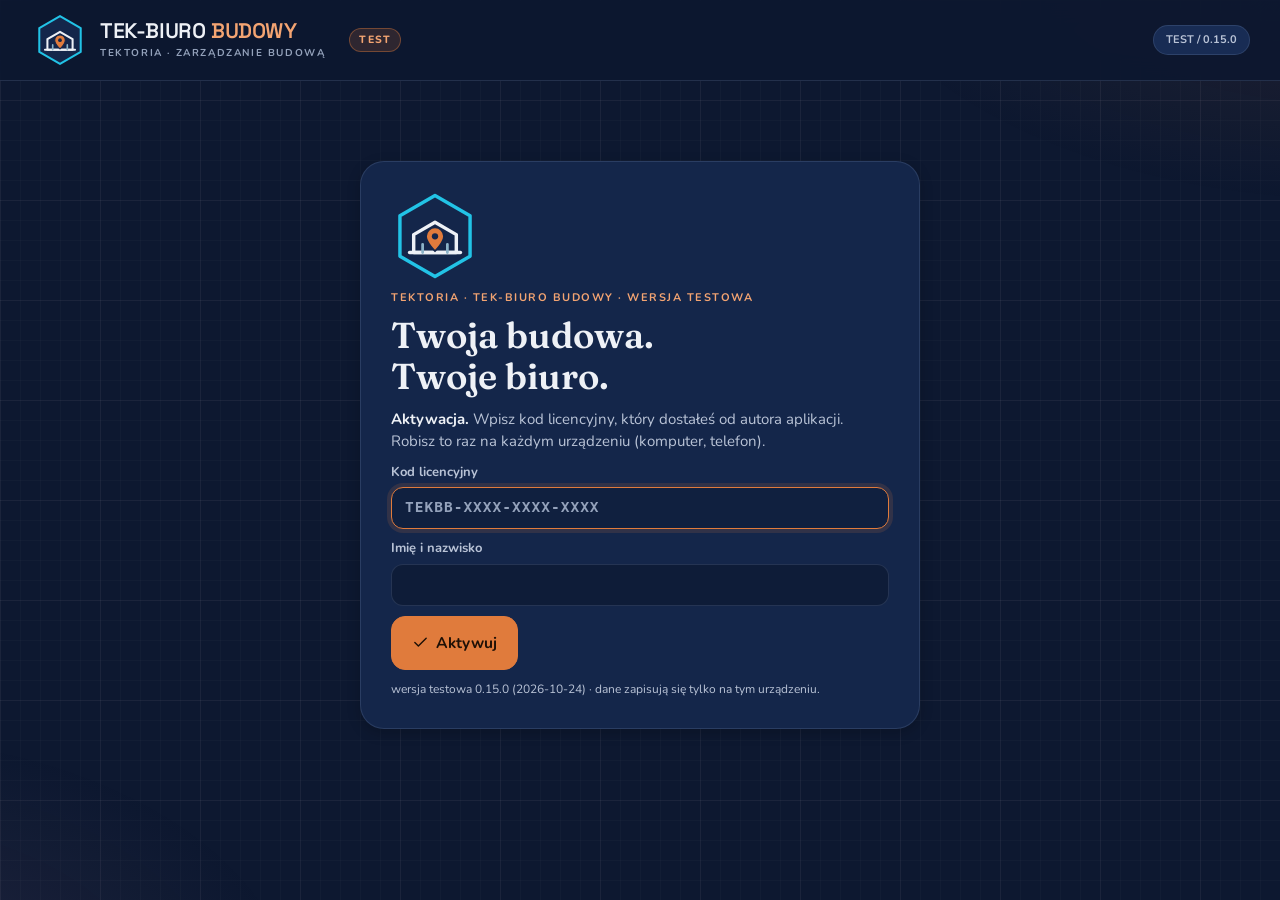
==== commit 73bee1a7: "Rewizja 15 (0.15.0): moduł Kontrakt, montaż na rzucie, dowód zamknięcia uwag, raport dzienny, kalend" ====
--- a/index.html
+++ b/index.html
@@ -39,6 +39,7 @@
 <!-- Rdzeń -->
 <script src="js/wersja.js"></script>
 <script src="js/util.js"></script>
+<script src="js/kalendarz.js"></script>
 <script src="js/straznik_silnik.js"></script>
 <script src="js/lib/supabase.js"></script>
 <script src="js/konfiguracja.js"></script>
@@ -63,11 +64,13 @@
 <script src="js/modules/raport_pptx.js"></script>
 <script src="js/modules/zanikowe.js"></script>
 <script src="js/modules/montaz.js"></script>
+<script src="js/modules/montaz_rzut.js"></script>
 <script src="js/modules/dziennik.js"></script>
 <script src="js/modules/harmonogram.js"></script>
 <script src="js/modules/straznik.js"></script>
 <script src="js/modules/breeam.js"></script>
 <script src="js/modules/terminy.js"></script>
+<script src="js/modules/kontrakt.js"></script>
 <script src="js/modules/asystent.js"></script>
 <script src="js/modules/wlasne.js"></script>
 <script src="js/modules/zgloszenia.js"></script>
--- a/css/style.css
+++ b/css/style.css
@@ -498,3 +498,13 @@
 
 ::selection{background:rgba(224,123,60,.4);color:#fff}
 .crumbs{display:none}
+
+/* ---------- Rewizja 15: montaż na rzucie, kontrakt ---------- */
+.mrz{display:grid;grid-template-columns:minmax(0,1fr) 360px;gap:16px;align-items:start}
+@media (max-width:1000px){.mrz{grid-template-columns:1fr}}
+.mrz-main{padding:0;overflow:hidden}
+.mrz-stage{border:0;border-radius:0}
+.mrz-stage #mov svg{pointer-events:none}
+.mrz-rect{position:absolute;border:2px dashed var(--cyan,#22c3e6);background:rgba(34,195,230,.12);pointer-events:none;z-index:4}
+.mrz-rect.hidden{display:none}
+.mrz-sw{display:inline-block;width:14px;height:14px;border-radius:3px;border:2px solid;flex:none}
